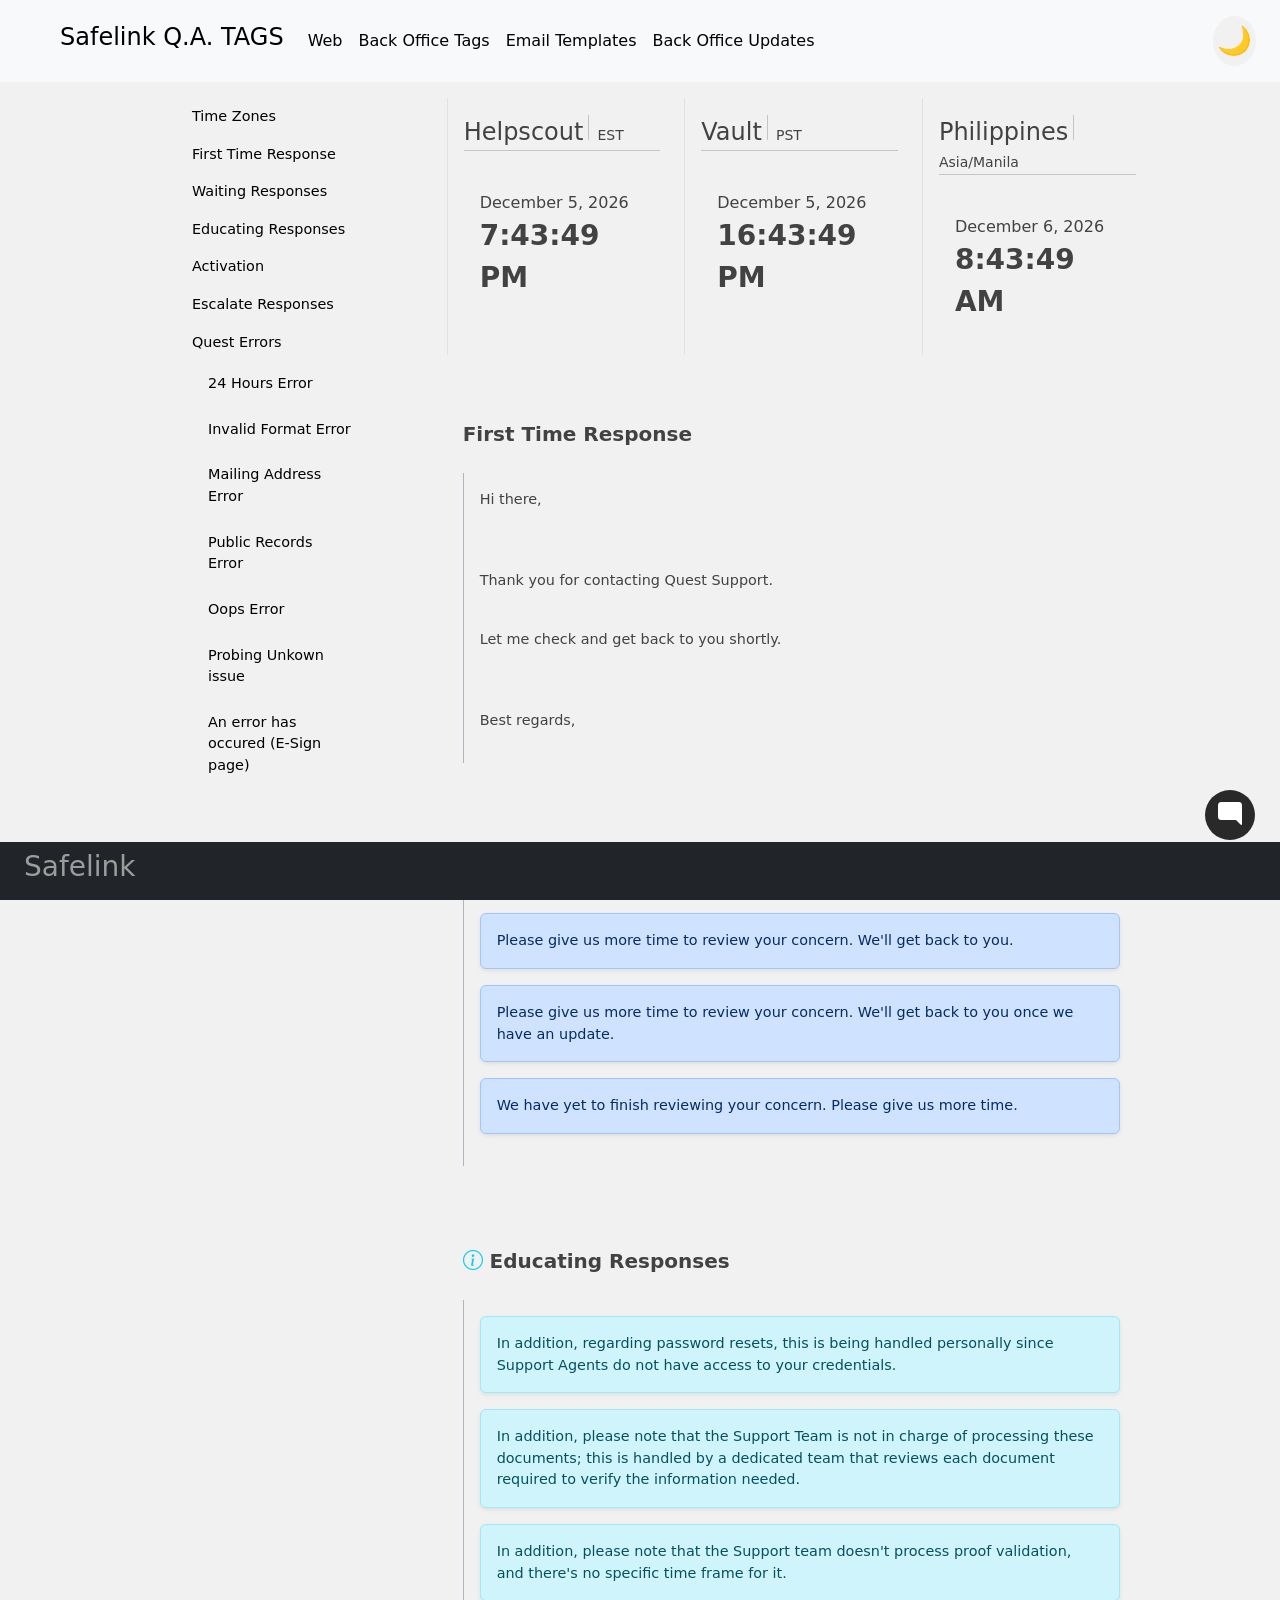
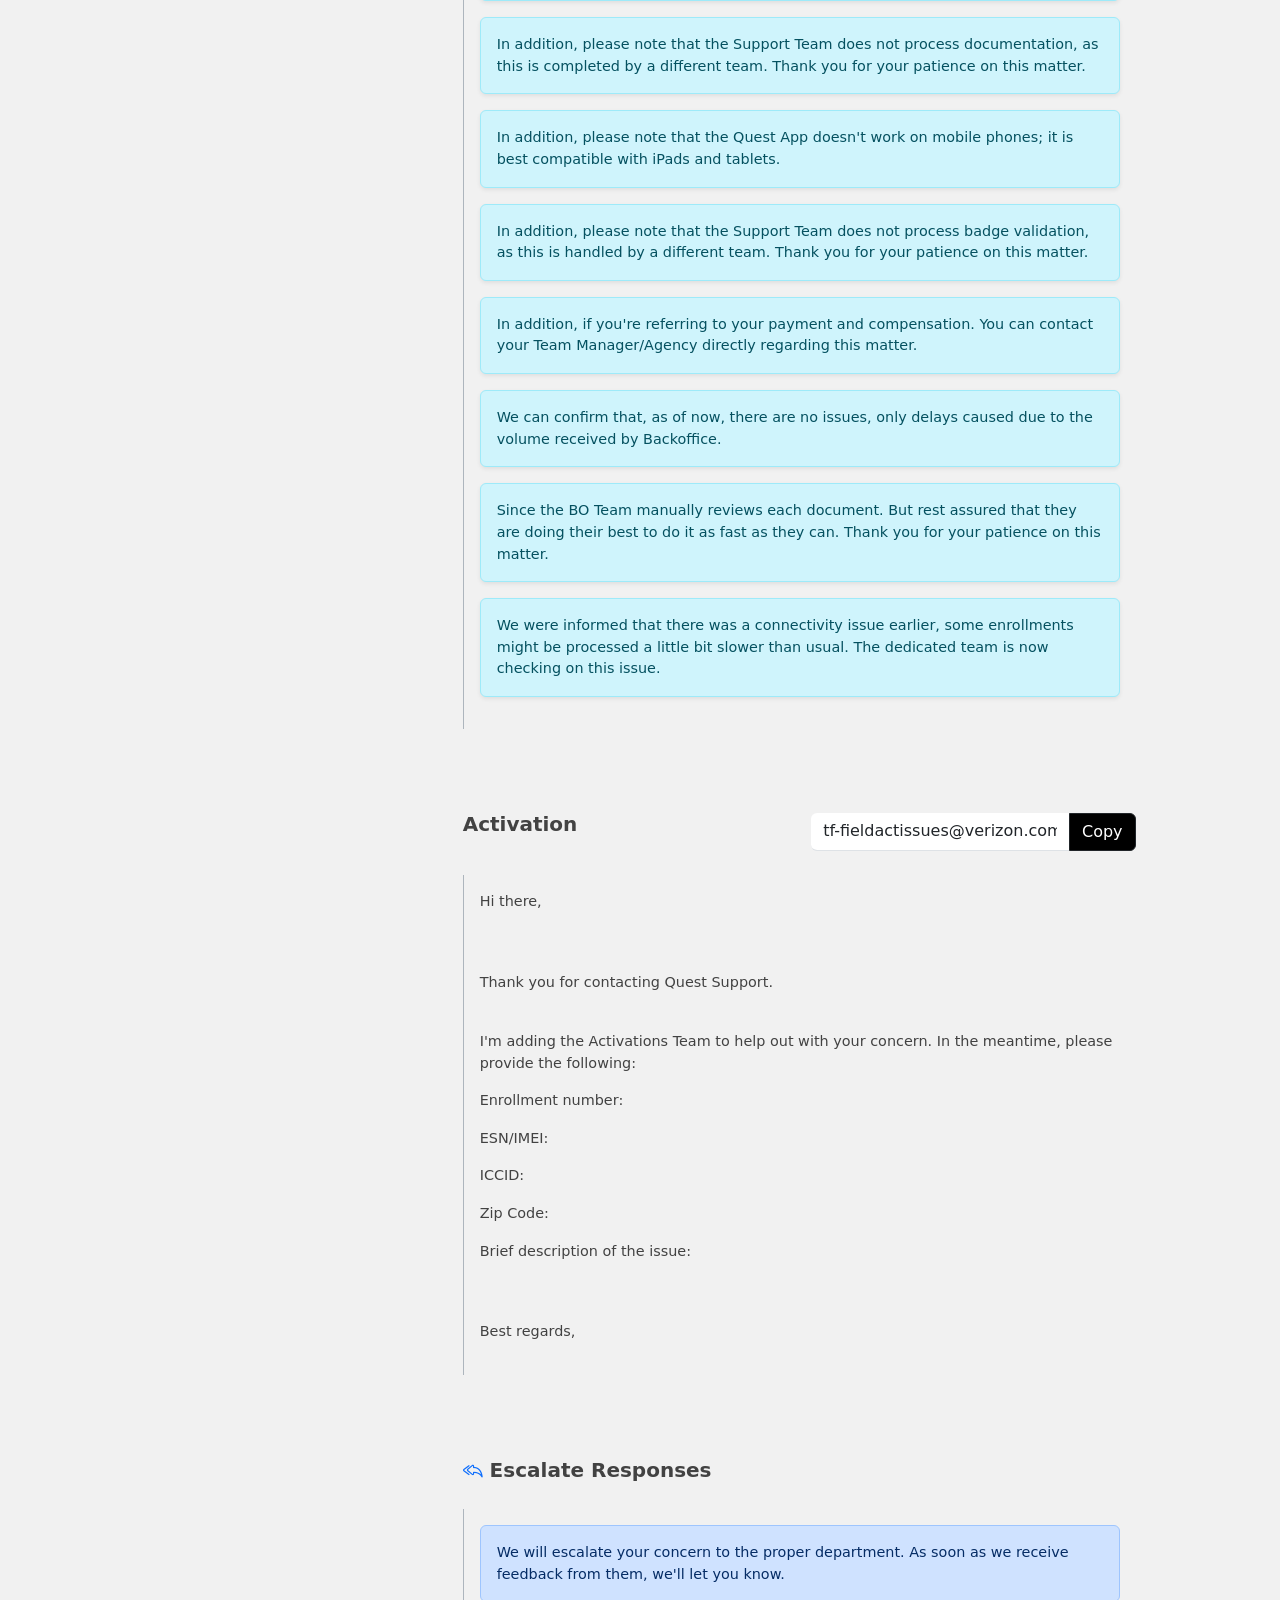
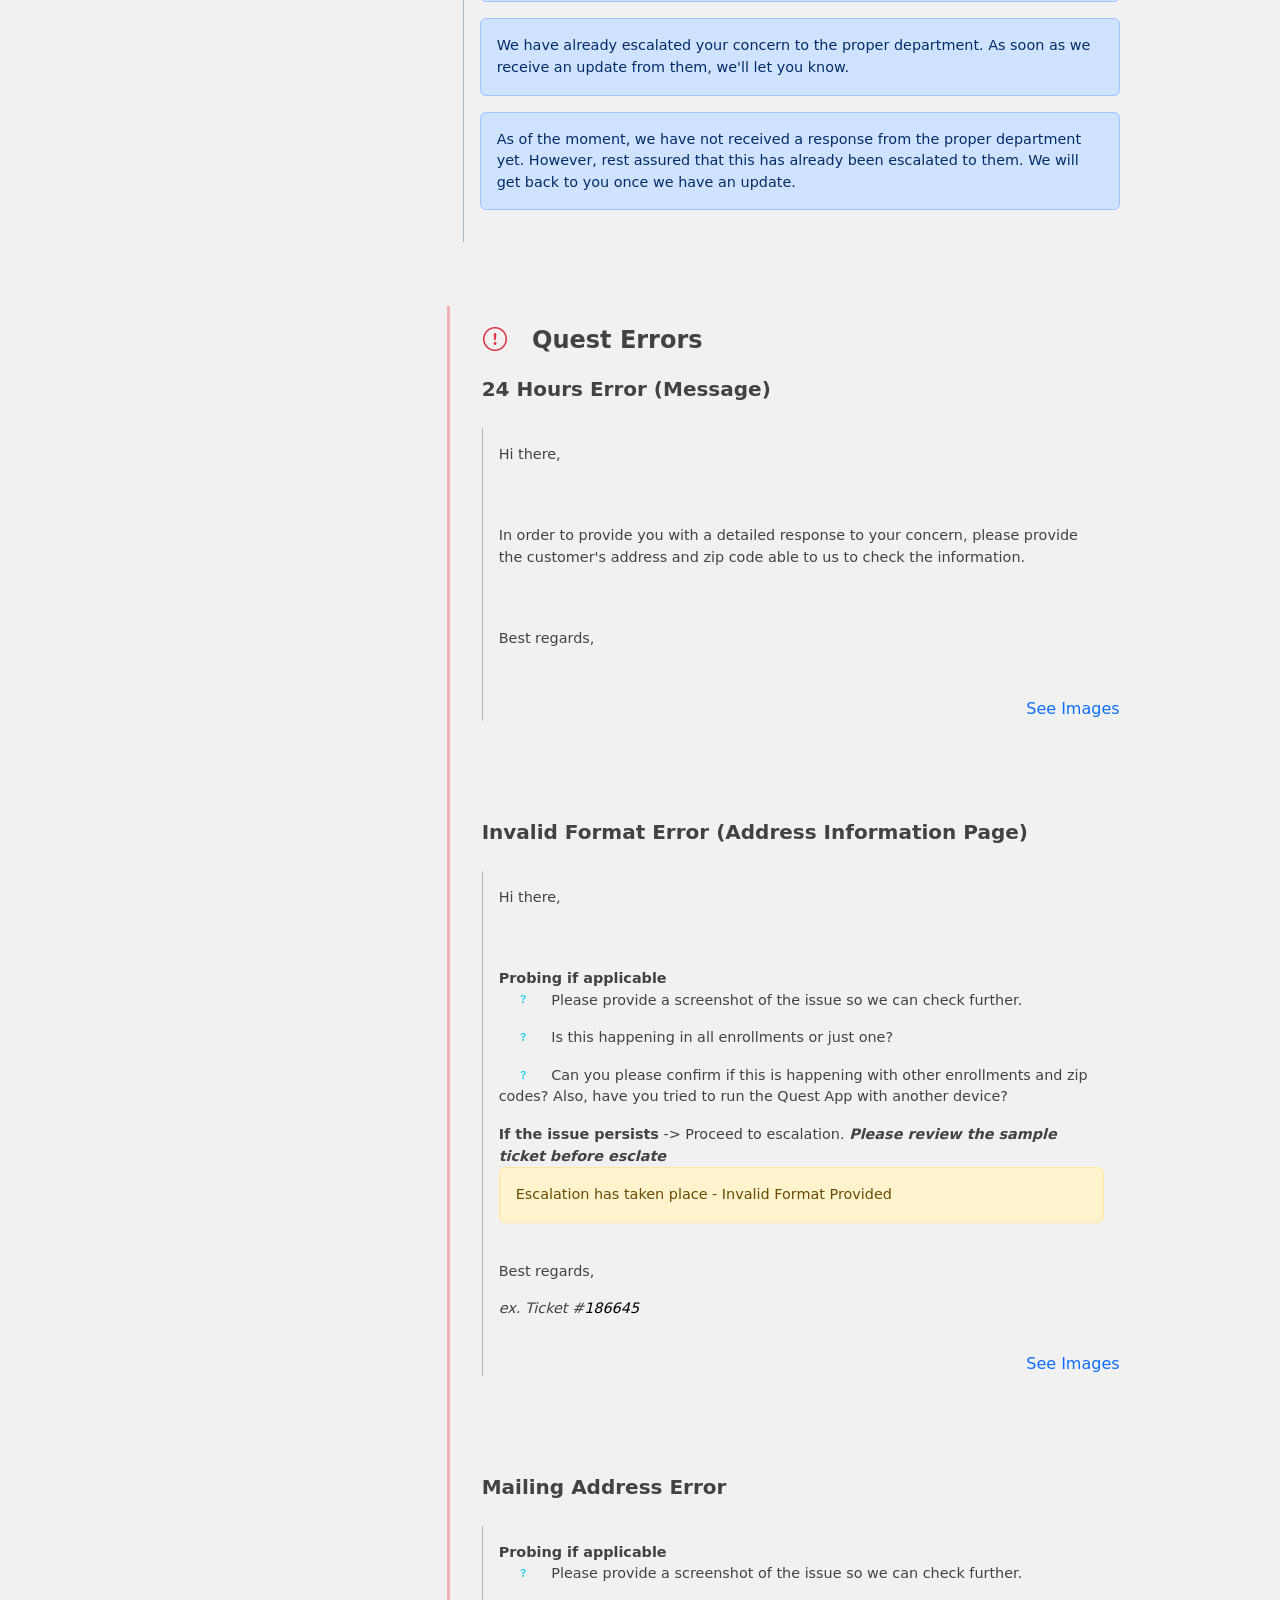
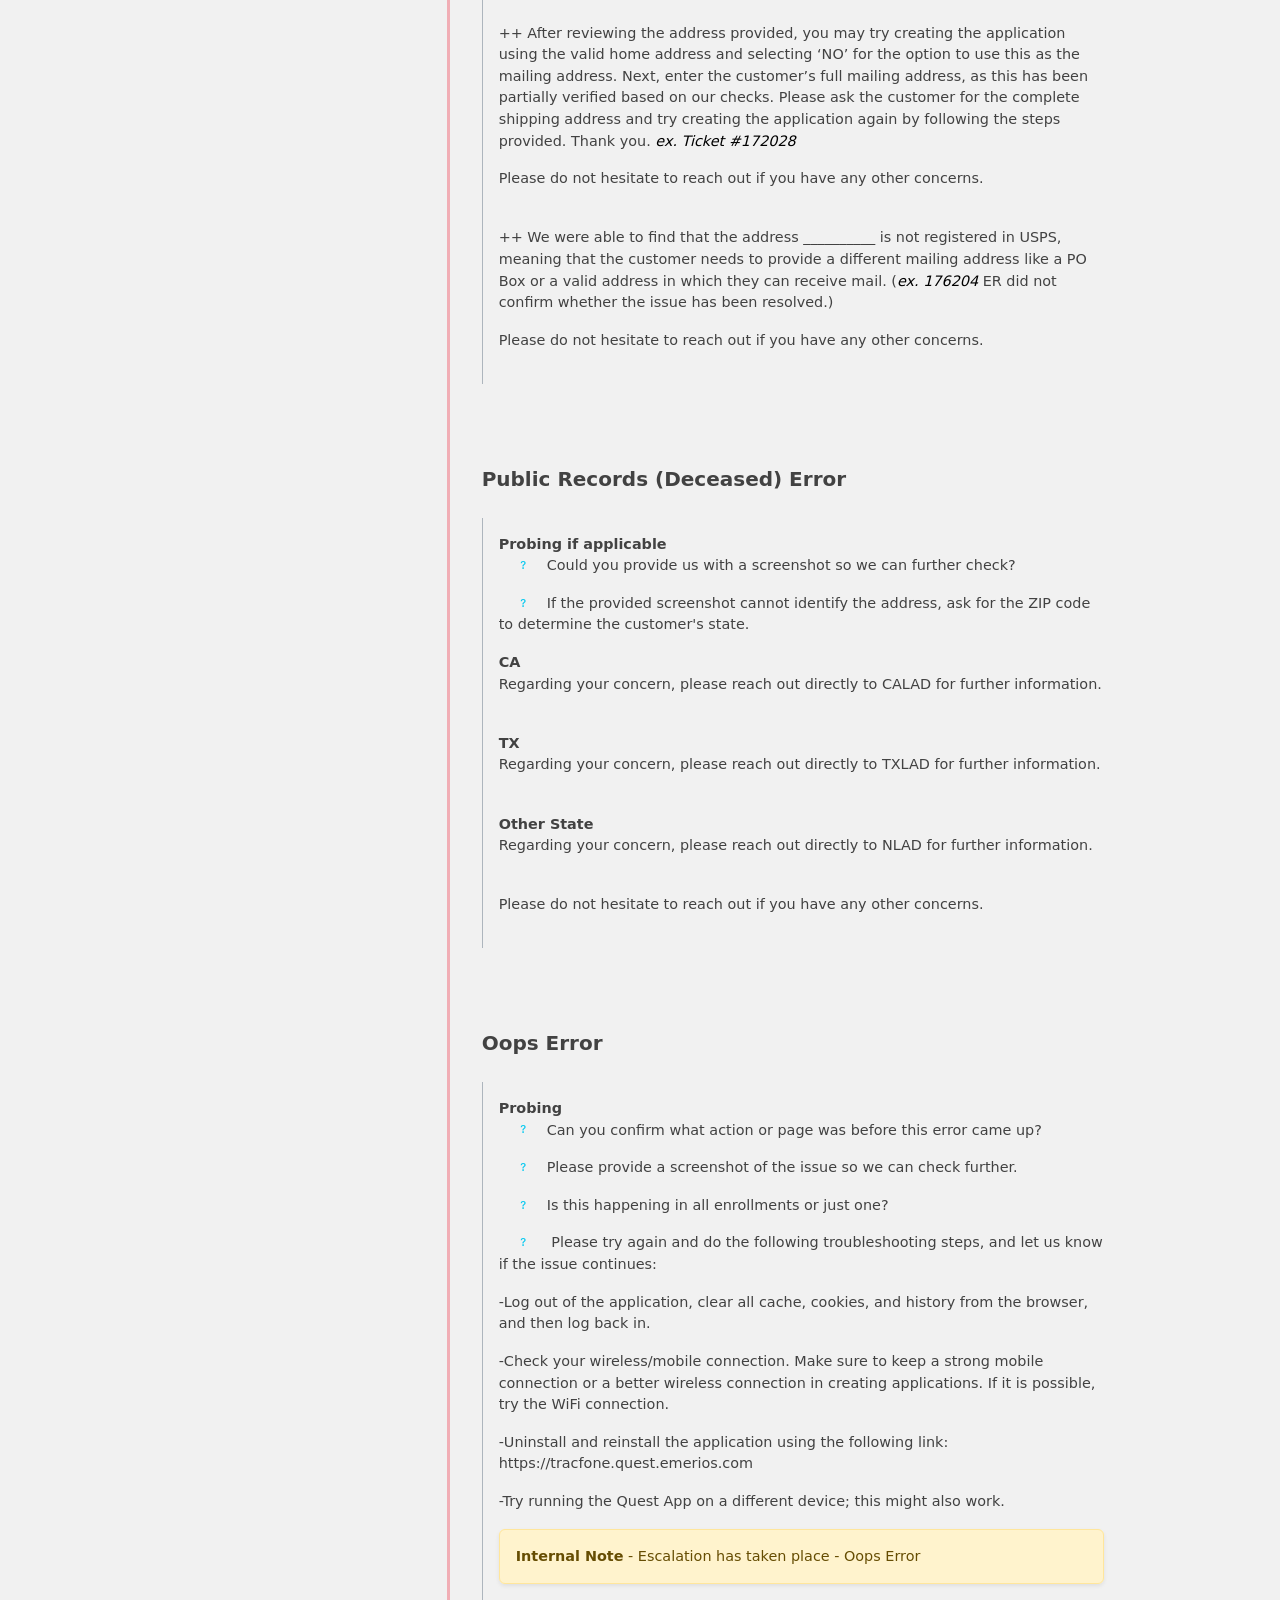
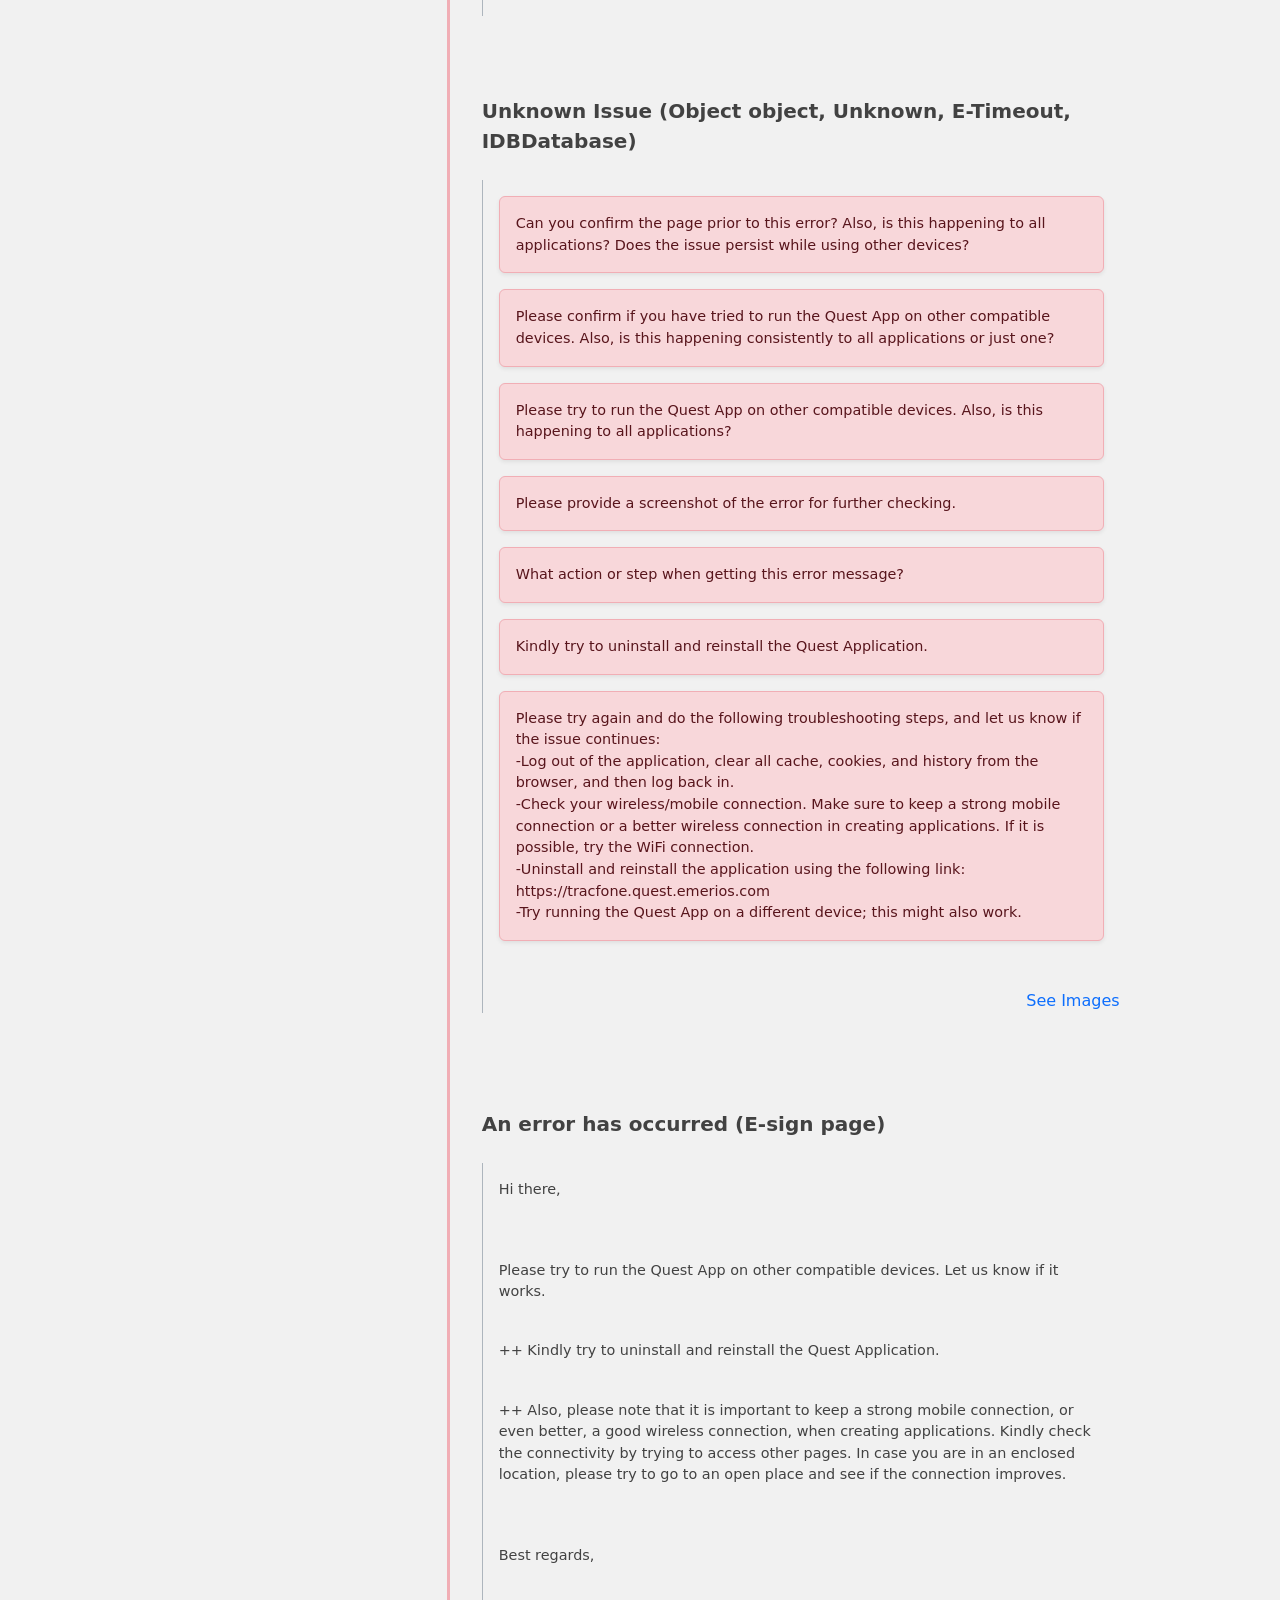
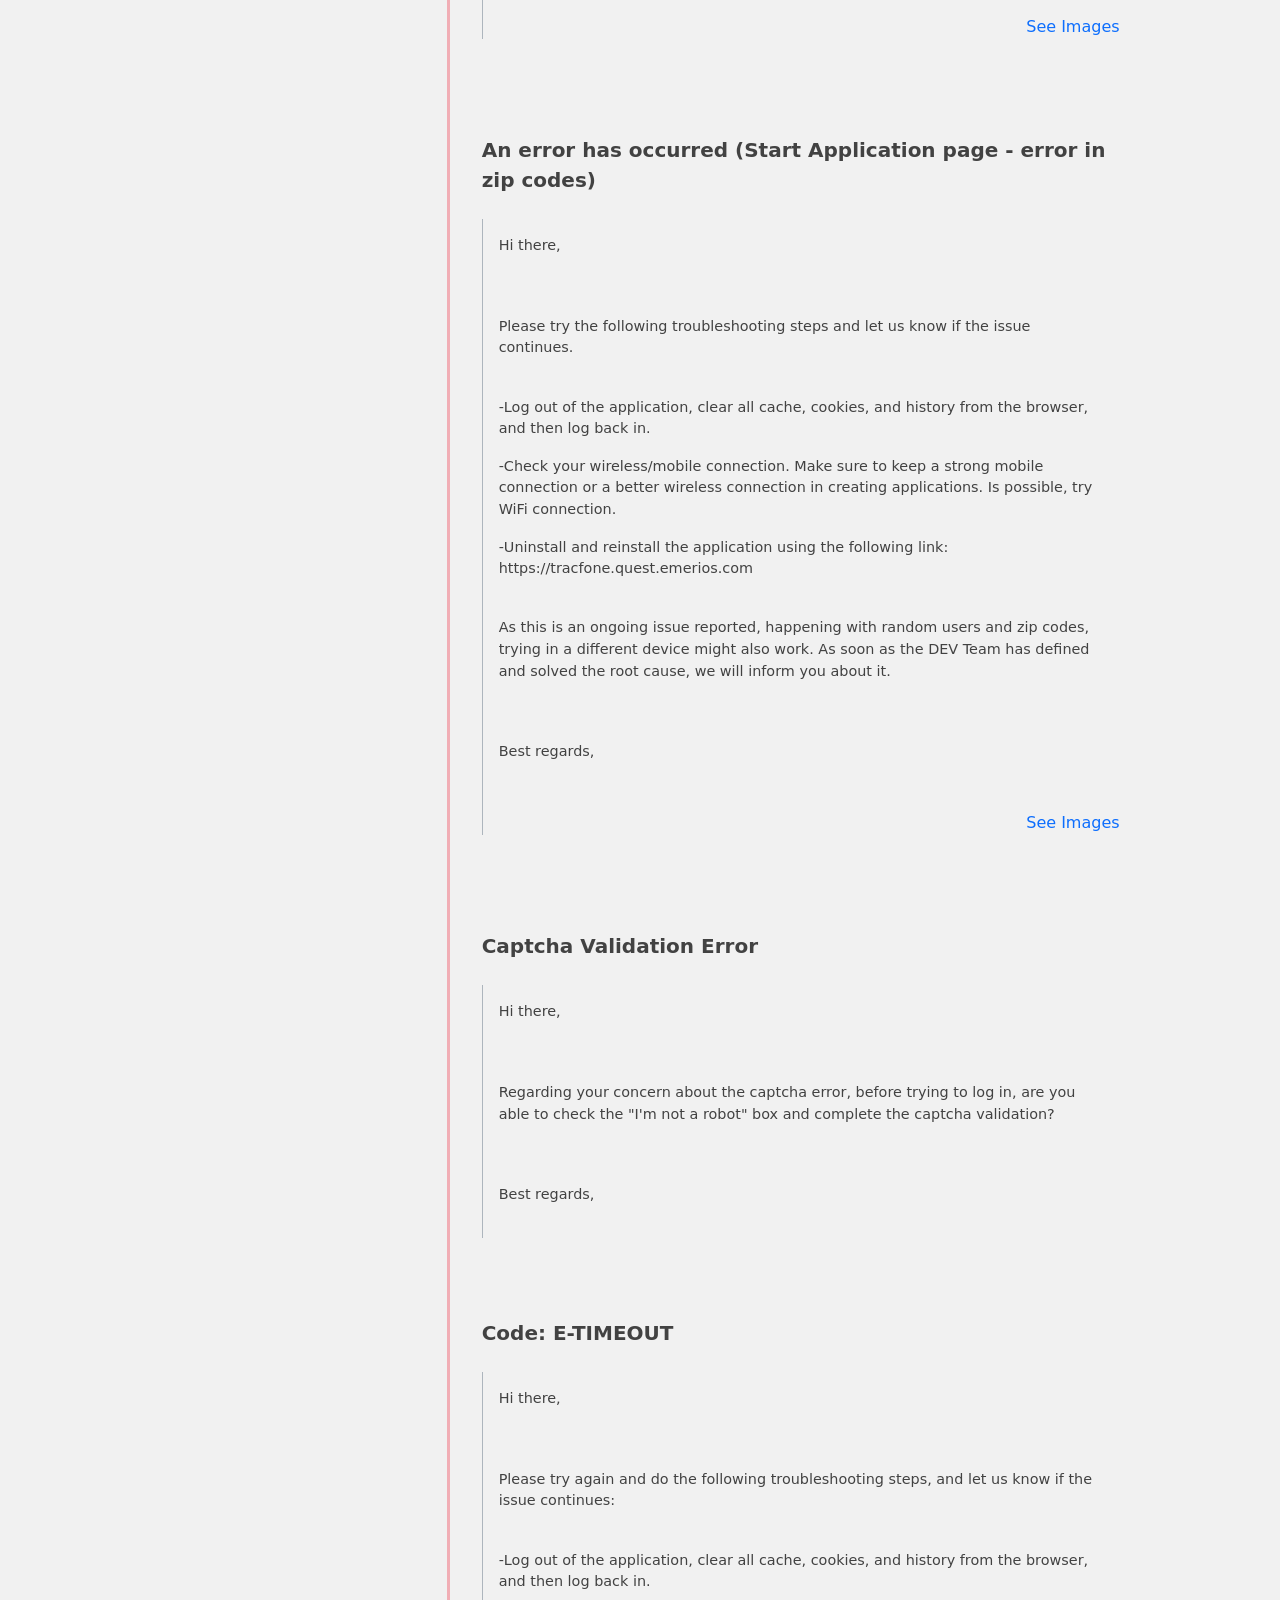
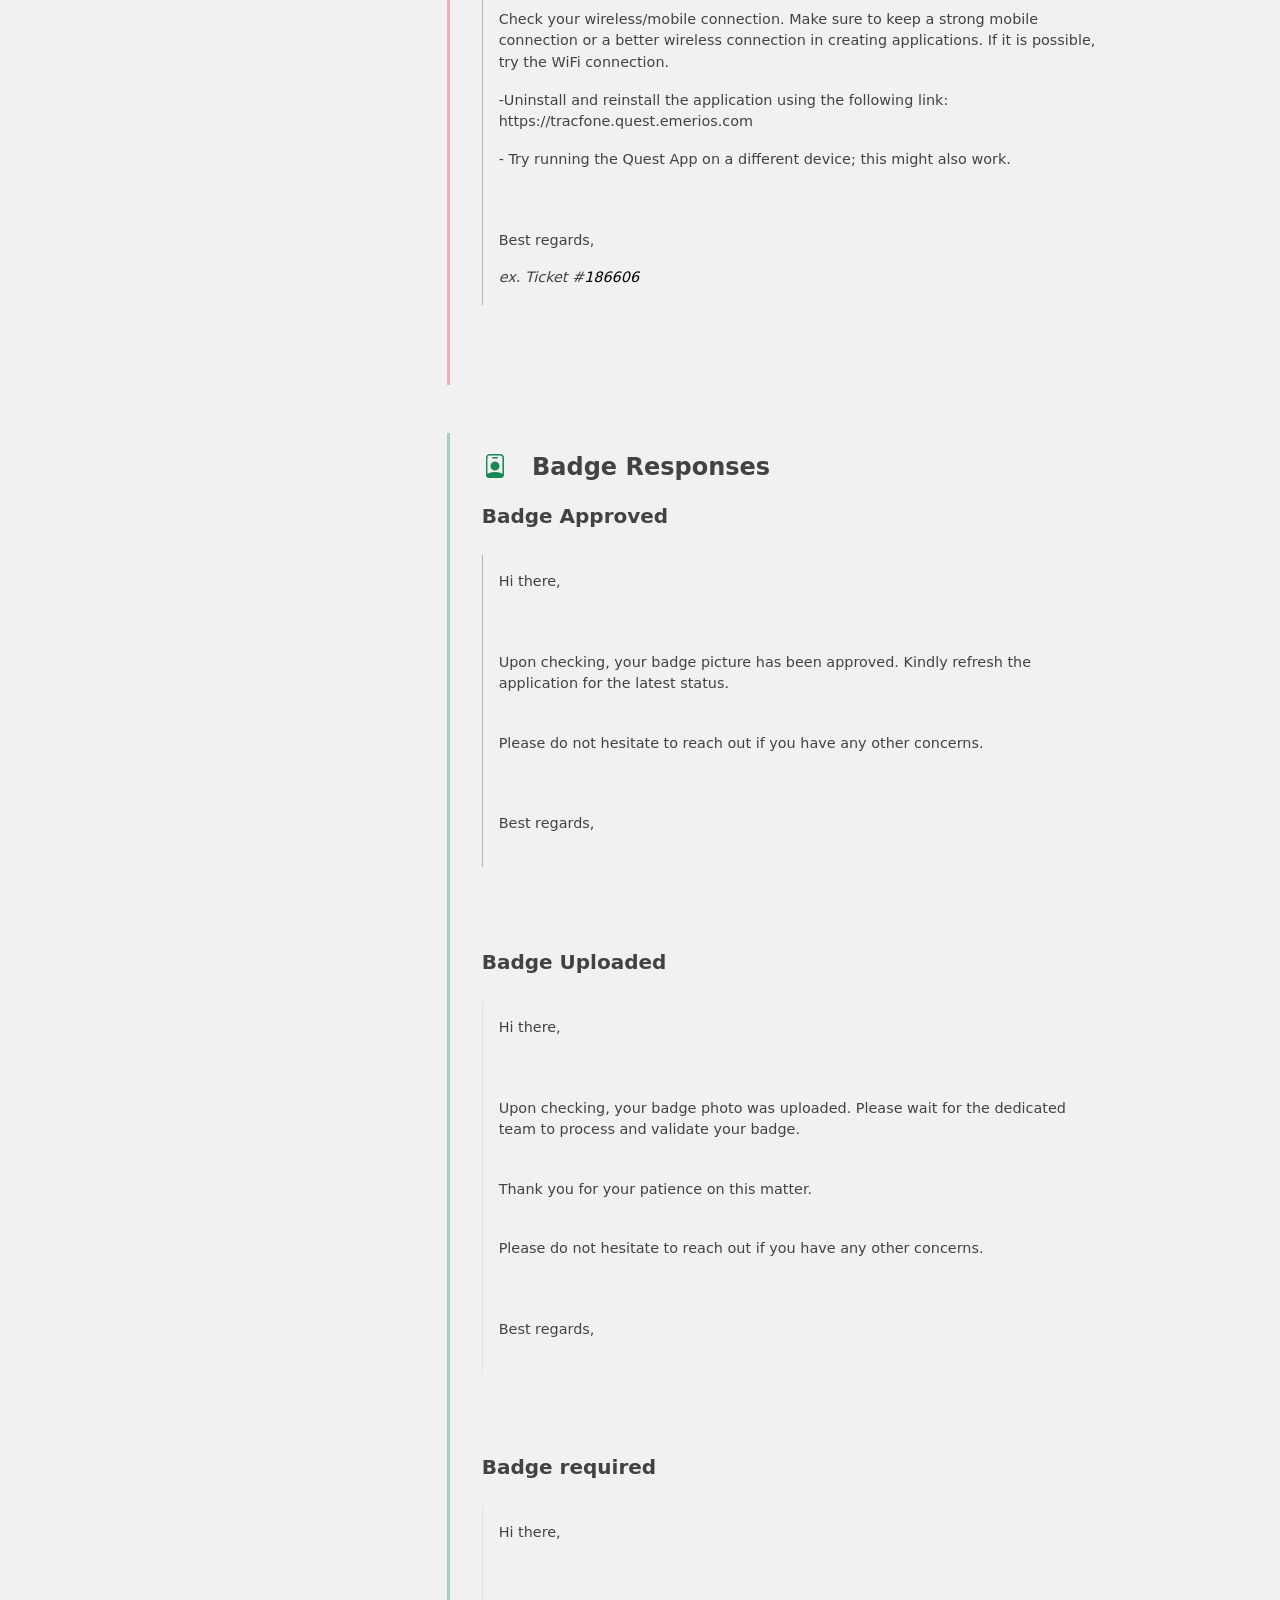
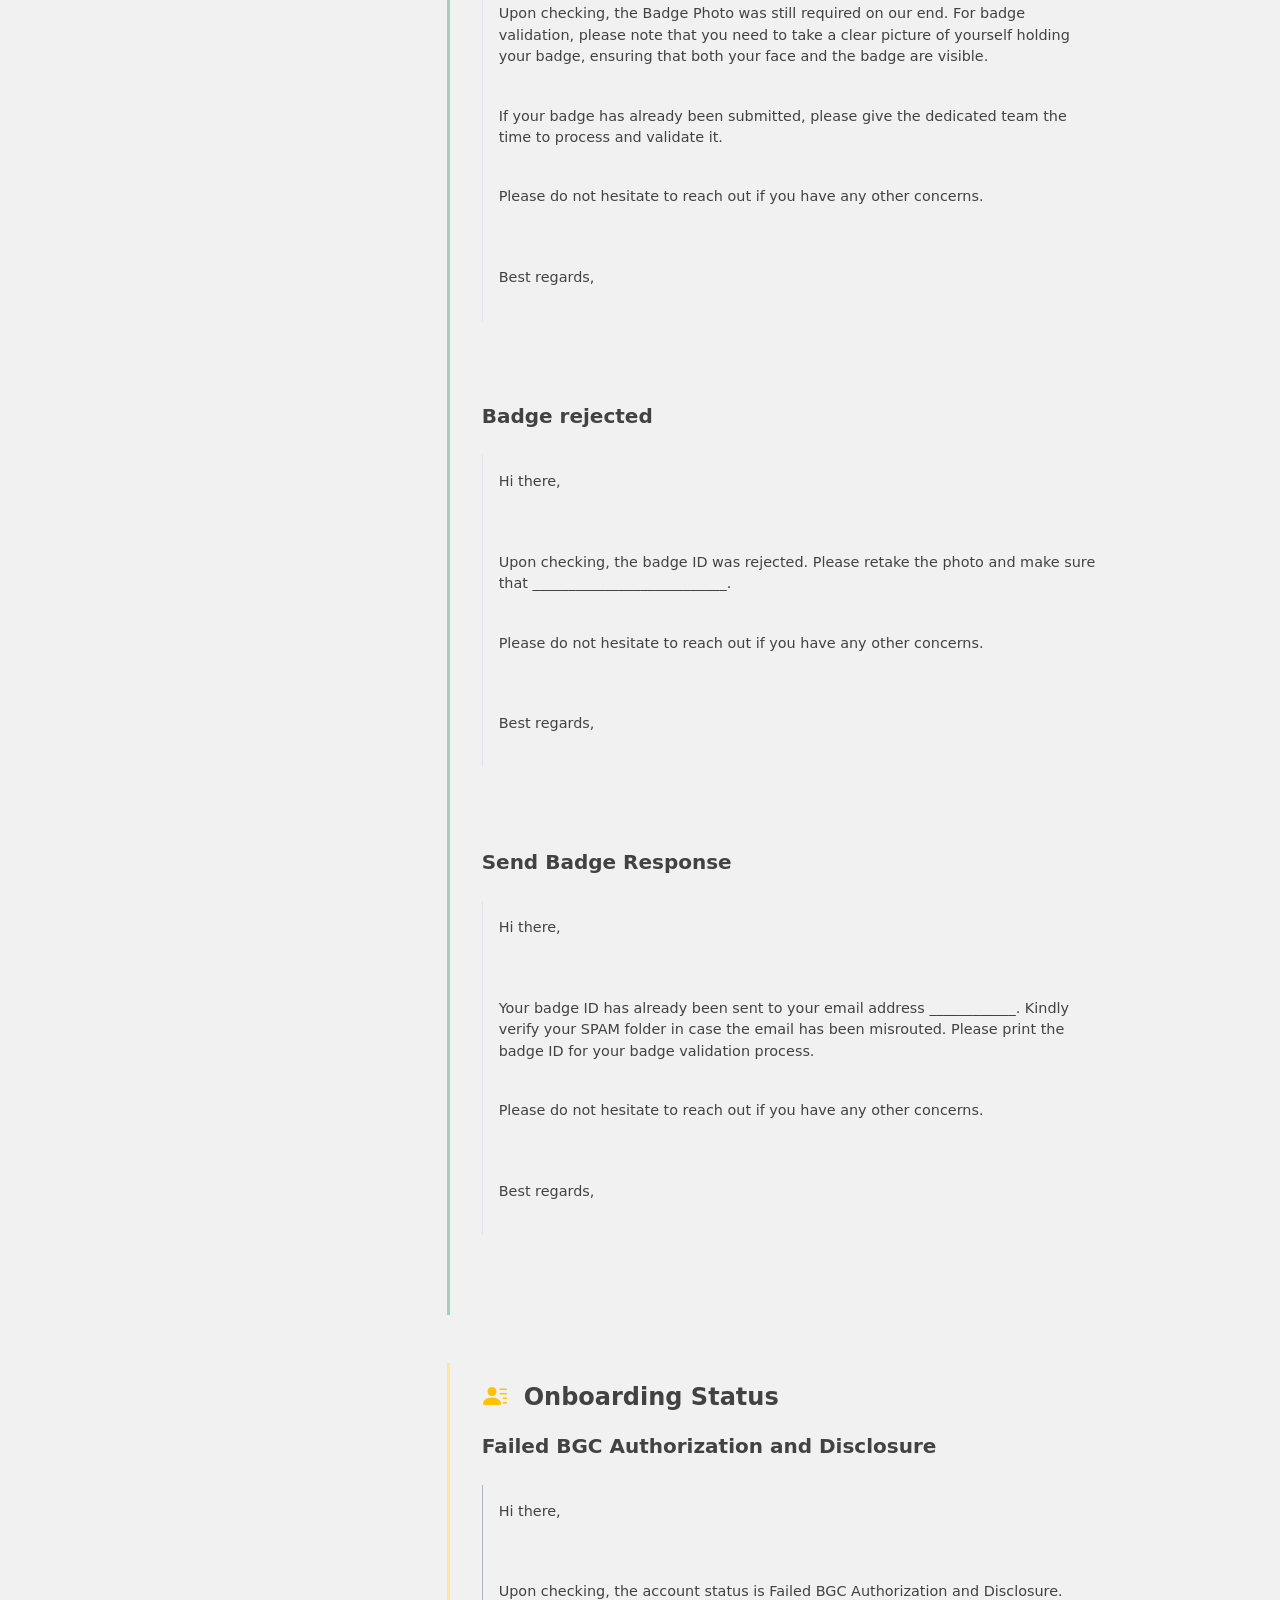
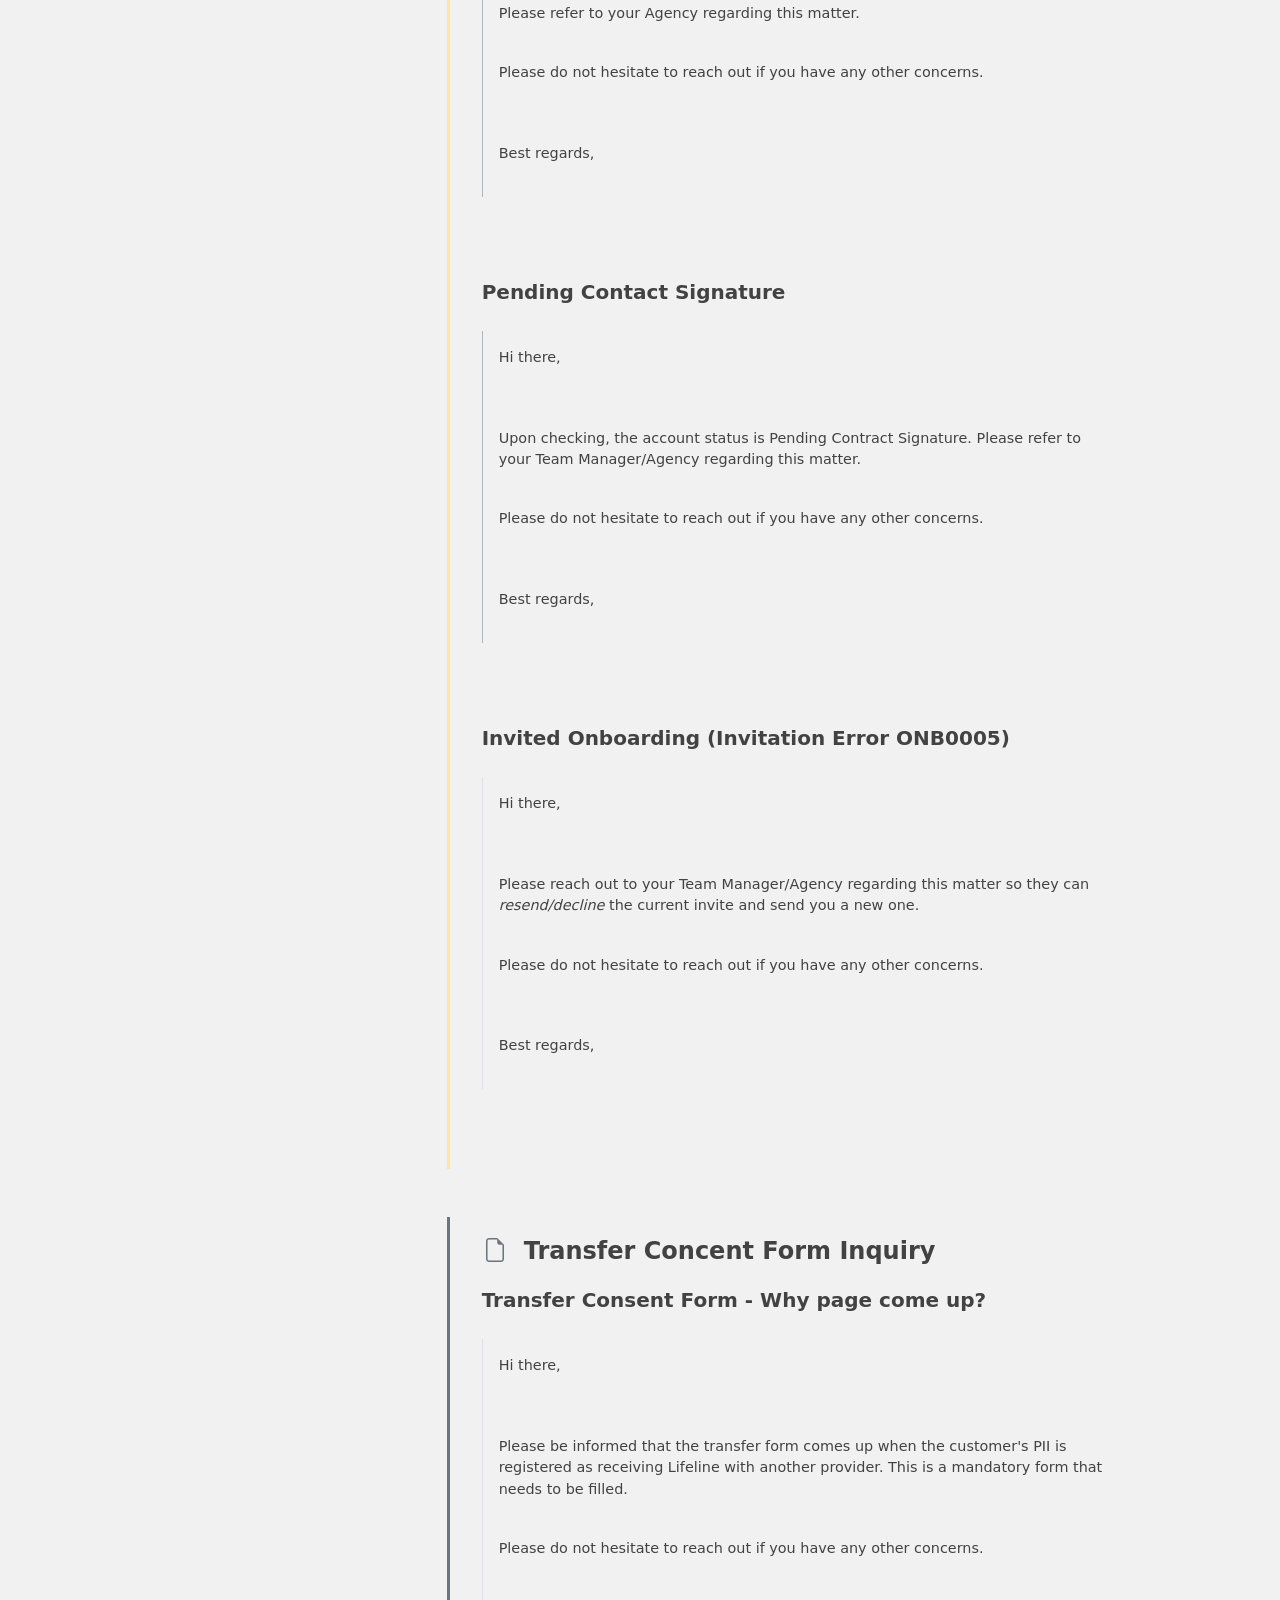
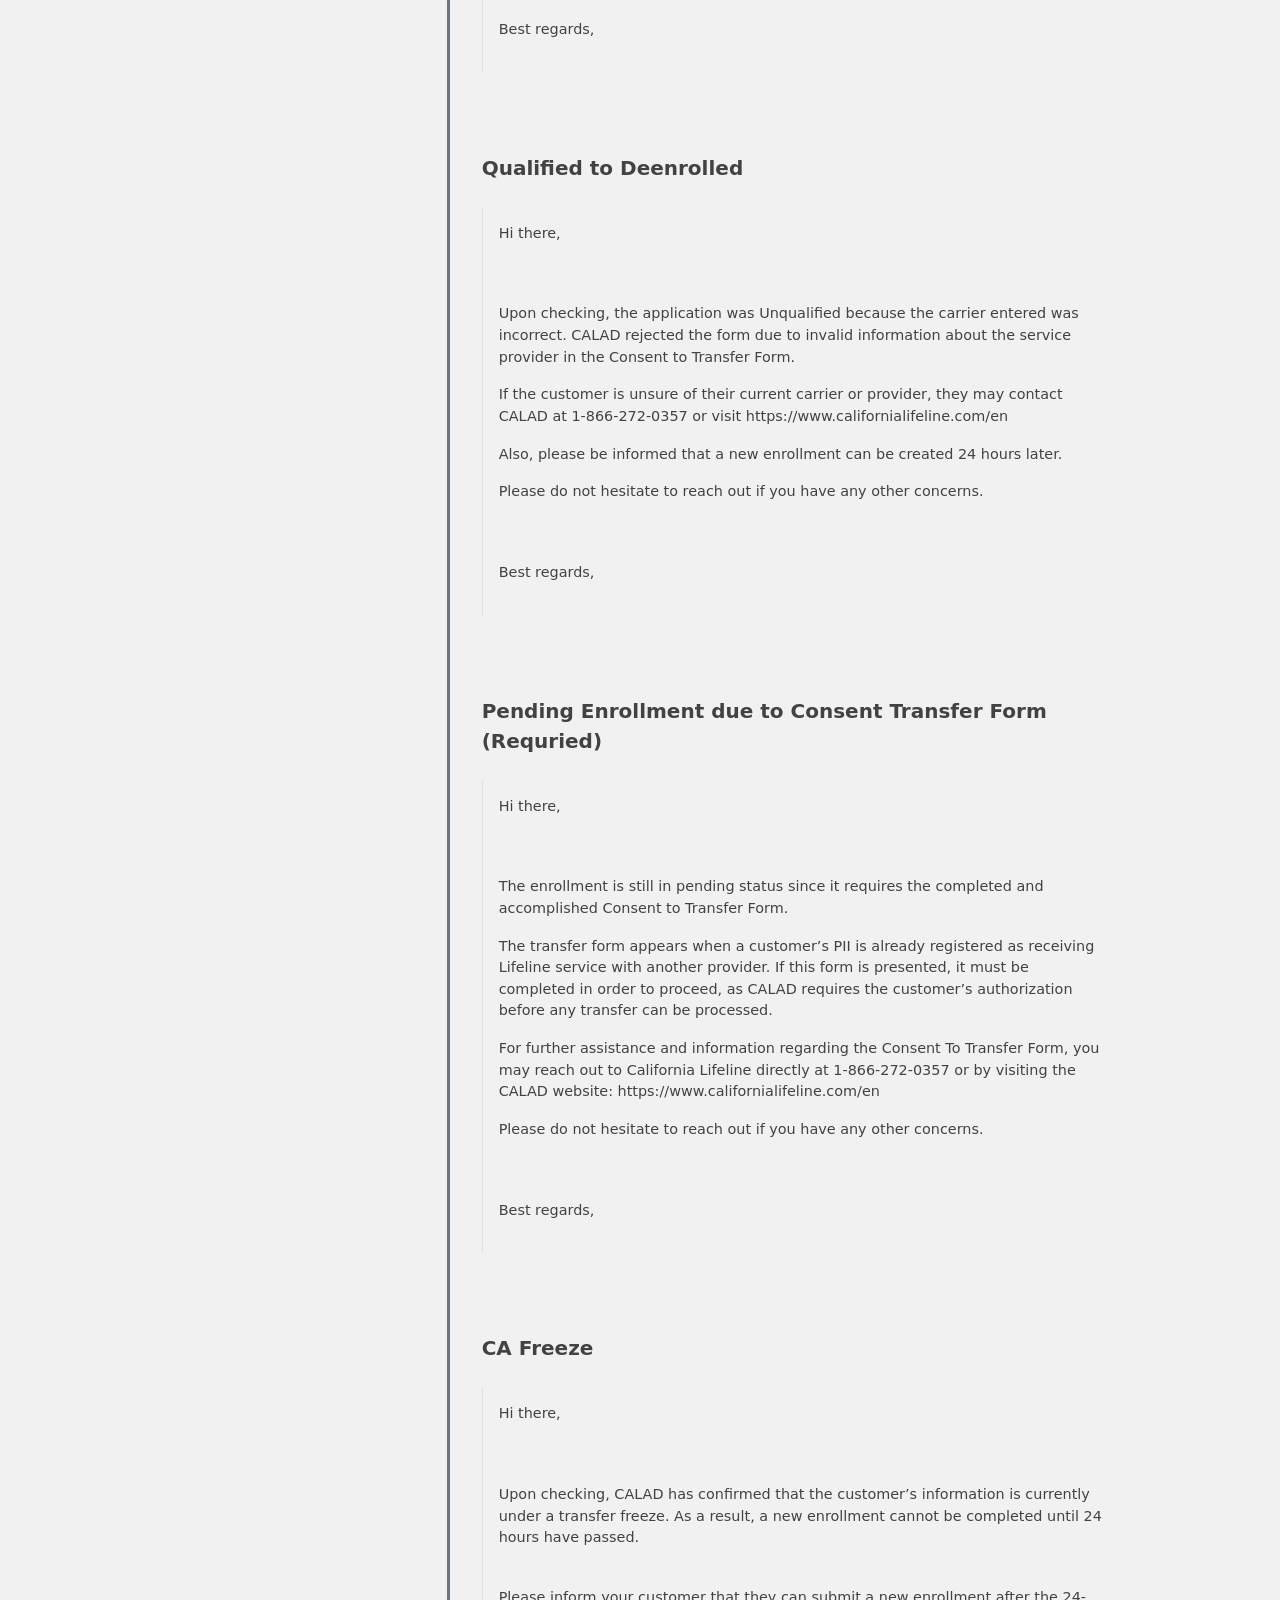
==== VMBC-notes-main/CheatCODE/BO_Notes/Email_Support.html @ 0bf1b44b "Update Email_Support.html" ====
<!doctype html>
<html lang="en">
  <head>
    <!-- Required meta tags -->
    <meta charset="utf-8">
    <meta http-equiv="X-UA-Compatible" content="IE=edge">
    <meta name="viewport" content="width=device-width, initial-scale=1">
    <!-- Bootstrap CSS -->
    <link rel="icon" type="image/png" href="img/safelink.jpg"/>
    <!-- Google fonts-->
     <link rel="stylesheet" href="https://cdn.jsdelivr.net/npm/bootstrap-icons@1.11.3/font/bootstrap-icons.min.css">
     <link href="https://cdn.jsdelivr.net/npm/bootstrap@5.3.3/dist/css/bootstrap.min.css" rel="stylesheet" integrity="sha384-QWTKZyjpPEjISv5WaRU9OFeRpok6YctnYmDr5pNlyT2bRjXh0JMhjY6hW+ALEwIH" crossorigin="anonymous">
     <link rel="stylesheet" href="https://stackpath.bootstrapcdn.com/font-awesome/4.7.0/css/font-awesome.min.css">
     <link rel="stylesheet" href="styles.css">
     <title>Safelink Q.A. Notes</title>
  </head>
  <body>
    <nav class="navbar navbar-expand-lg navbar-light bg-body-tertiary sticky-top">
      <div class="container-fluid">
        <a class="navbar-brand ms-5" href="javascript:window.location.reload(true)">
          <h4>Safelink Q.A. TAGS</h4>
        </a>
        <button class="navbar-toggler" type="button" data-bs-toggle="collapse" data-bs-target="#navbarSupportedContent" aria-controls="navbarSupportedContent" aria-expanded="false" aria-label="Toggle navigation">
          <span class="navbar-toggler-icon"></span>
        </button>
        <div class="collapse navbar-collapse" id="navbarSupportedContent">
          <ul class="navbar-nav my-2 my-lg-0 navbar-nav-scroll">
            <li class="nav-item">
              <a class="nav-link" aria-current="page" data-bs-toggle="offcanvas" href="#offcanvasExample">Web</a>
            </li>
            <li class="nav-item">
              <a class="nav-link " href="BO_Tags.html">Back Office Tags</a>
            </li>
            <li class="nav-item">
              <a class="nav-link active" href="Email_Support.html">Email Templates</a>
            </li>
             <li class="nav-item">
              <a class="nav-link" href="BO_Updates.html">Back Office Updates</a>
            </li>
          </ul>
        </div>
      </div>
      <div class="d-flex m-2 me-4">
        <button id="theme-toggle" class="theme-toggle fs-3" aria-label="Toggle theme">🌙</button>
      </div>
    </nav>
    <div class="offcanvas offcanvas-start" tabindex="-1" id="offcanvasExample" aria-labelledby="offcanvasExampleLabel">
      <div class="offcanvas-header">
        <h5 class="offcanvas-title" id="offcanvasExampleLabel">Web Applications</h5>
        <button type="button" class="btn-close text-reset" data-bs-dismiss="offcanvas" aria-label="Close"></button>
      </div>
      <div class="list-group">
        <form action="https://www.dayforcehcm.com/mydayforce/login.aspx" method="get" target="_blank">
          <button type="submit" class="list-group-item list-group-item-action"><img src="img/DFLogo.svg" alt="" width="30" height="24"> Ceridian Day Force</button>
        </form>
        <form action="https://app.clockify.me/en/login" method="get" target="_blank">
          <button type="submit" class="list-group-item list-group-item-action"><img src="img/clockify.svg" alt="" width="30" height="24"> Clockify</button>
        </form>
        <form action="https://outlook.live.com/owa/" method="get" target="_blank">
          <button type="submit" class="list-group-item list-group-item-action"><img src="img/outlook-icon.jpg" alt="" width="30" height="24"> Outlook</button>
        </form>
        <form action="https://safelinksupport.vmbc.com/hc/en-us" method="get" target="_blank">
          <button type="submit" class="list-group-item list-group-item-action"><img src="img/safelink.jpg" alt="" width="30" height="24"> Safelink Support IKB</button>
        </form>
        <form action="https://vault.vmbc.com/#/login" method="get" target="_blank">
          <button type="submit" class="list-group-item list-group-item-action"><img src="img/imgvault.png" alt="" width="30" height="24"> Vault</button>
        </form>
      </div>
    </div>
    <div class="container-fluid mt-3">
      <div class="row">
        <div class="col-4 d-none d-md-block">
          <nav id="templates" class="h-100 position-fixed rounded">
            <nav class="nav nav-pills flex-column">
              <a class="nav-link" href="#TZ-15">Time Zones</a>
              <a class="nav-link" href="#FTR-1">First Time Response</a>
              <a class="nav-link" href="#WR-2">Waiting Responses</a>
              <a class="nav-link" href="#ER-17">Educating Responses</a>
              <a class="nav-link" href="#FTR-1-1">Activation</a>
              <a class="nav-link" href="#ER-3">Escalate Responses</a>
              <a class="nav-link" href="#PQ-4">Quest Errors</a>
              <nav class="nav nav-pills flex-column">
                <a class="nav-link ms-3 my-1" href="#PQ-4-1">24 Hours Error</a>
                <a class="nav-link ms-3 my-1" href="#PQ-4-2">Invalid Format Error</a>
                <a class="nav-link ms-3 my-1" href="#PQ-4-7">Mailing Address Error</a>
                <a class="nav-link ms-3 my-1" href="#PQ-4-8">Public Records Error</a>
                <a class="nav-link ms-3 my-1" href="#oops-4-8">Oops Error</a>
                <a class="nav-link ms-3 my-1" href="#PQ-4-3">Probing Unkown issue</a>
                <a class="nav-link ms-3 my-1" href="#PQ-4-4">An error has occured (E-Sign page)</a>
                <a class="nav-link ms-3 my-1" href="#PQ-4-9">An error has occured (Start Application page)</a>
                <a class="nav-link ms-3 my-1" href="#PQ-4-5">Captcha Validation Error</a>
                <a class="nav-link ms-3 my-1" href="#PQ-4-6">Code: E-TIMEOUT</a>
              </nav>
              <!--/ nav PQ-->
              <a class="nav-link" href="#BI-5">Badge</a>
              <nav class="nav nav-pills flex-column">
                <a class="nav-link ms-3 my-1" href="#BI-5-5">Badge Approved</a>
                <a class="nav-link ms-3 my-1" href="#BI-5-1">Badge Uploaded</a>
                <a class="nav-link ms-3 my-1" href="#BI-5-2">Badge Required</a>
                <a class="nav-link ms-3 my-1" href="#BI-5-3">Badge Rejected</a>
                <a class="nav-link ms-3 my-1" href="#BI-5-4">Send Badge Response</a>
              </nav>
              <a class="nav-link" href="#OS-1">Onboarding Status</a>
              <nav class="nav nav-pills flex-column">
                <a class="nav-link ms-3 my-1" href="#OS-1-1">Failed BGC</a>
                <a class="nav-link ms-3 my-1" href="#OS-1-2">Pending Contract Signature</a>
                <a class="nav-link ms-3 my-1" href="#OS-1-3">Invitation OB0005</a>
              </nav>
              <!--/ nav OS-->
              <a class="nav-link" href="#CI-6">Transfer Concent (CA)</a>
              <nav class="nav nav-pills flex-column">
                <a class="nav-link ms-3 my-1" href="#CI-6-1">Tranfer Form page - Comes up?</a>
                <a class="nav-link ms-3 my-1" href="#CI-6-2">Unqualified</a>
                <a class="nav-link ms-3 my-1" href="#CI-6-4">Consent Form - Required</a>
                <a class="nav-link ms-3 my-1" href="#CI-6-3">CA Freeze</a>
              </nav>
              <!--/ nav CI-->
              <a class="nav-link" href="#es-1">Escalate - (External)</a>
              <nav class="nav nav-pills flex-column">
                 <a class="nav-link ms-3 my-1" href="#es-1-1">Inactive Vault Profile Administrator</a>
                 <a class="nav-link ms-3 my-1" href="#es-1-2">Select a Brand</a>
                 <a class="nav-link ms-3 my-1" href="#es-1-3">Vault Profile Edition (Error)</a>
                 <a class="nav-link ms-3 my-1" href="#es-1-4">Activation Button Issue</a>
              </nav>
              <!--/ Escalation -->
              <a class="nav-link" href="#TI-0">Token Invalid</a>
              <a class="nav-link" href="#NPCL-1">NPCL Status</a>
              <a class="nav-link" href="#SC-7">Spanish Closing<a>
              <a class="nav-link" href="#PEW-9">Profile Edition(With active profile in a different Agency Issue)</a>
              <a class="nav-link" href="#LZC-7">Locked Zip Code<a>
              <a class="nav-link" href="#RP-9">Retraining Program</a>
              <a class="nav-link" href="#NLAD">NLAD Pending<a>
              <a class="nav-link" href="#CANLAD">CALAD/NLAD Pending<a>
              <a class="nav-link" href="#AP-9">Application Manager(Enrollment Finder)</a>
              <a class="nav-link" href="#GEO-10">Geolocation/Camera Permission</a>
              <a class="nav-link" href="#PE-11">Profile Edition</a>
              <a class="nav-link" href="#ENR">Enrolled</a>
              <a class="nav-link" href="#VL-13">Valid Location</a>
              <a class="nav-link" href="#File-14">File directory not found</a>
              <a class="nav-link" href="#RQ-15">Reinstall Quest</a>
              <a class="nav-link" href="#EN-16">Enrollment Related Ideas</a>
            </nav>
            <!--/ nav nav-pills-->
          </nav>
          <!--/templates-->
        </div>
        <!--/ col-4 -->
        <div class="col">
          <div data-bs-spy="scroll" data-bs-target="#templates" data-bs-smooth-scroll="true" class="scrollspy-example-2 ms-2 st" tabindex="0">
            <div id="TZ-15" class="container-fluid">
              <div class="row g-4">
                <div class="col tz-card p-3 mb-5 border-start">
                  <span class="fs-4 ">Helpscout</span>
                  <small class="align-baseline"><div class="vr me-2"></div>EST</small>
                  <hr class="m-0" /> 
                  <div class="p-3 mt-4">
                  <span class="fs-6"id="est-date"></span>
                  <br>
                  <span class="fs-3 fw-semibold" id="est-time"></span>
                  </div>
                </div>
                <div class="col tz-card p-3 mb-5 ms-2  border-start">
                  <span class="fs-4" >Vault</span>
                  <small class="align-baseline"><div class="vr me-2"></div>PST</small>
                  <hr class="m-0" /> 
                  <div class="p-3 mt-4">
                    <span class="fs-6"id="pst-date"></span>
                    <br>
                    <span class="fs-3 fw-semibold" id="pst-time"></span>
                  </div>
                </div>
                <div class="col tz-card p-3 mb-5 ms-2  border-start">
                  <span class="fs-4">Philippines</span>
                  <small class="align-baseline"><div class="vr me-2"></div>Asia/Manila</small>
                  <hr class="m-0" /> 
                  <div class="p-3 mt-4">
                  <span class="fs-6"id="asia_date"></span>
                  <br>
                  <span class="fs-3 fw-semibold" id="ph_time"></span>
                  </div>
                </div>
              </div>
            </div>
            <!--/TZ-15-->
            <div id="FTR-1" class="p-3 mb-5">
              <span class="fs-5 fw-semibold mt-2">First Time Response</span>
              <div class="border-start border-dark-subtle mt-4">
                <div class="form-controla p-3" contenteditable="true">
                  <p>Hi there,</p>
                  <br>
                  <br>
                  <p>Thank you for contacting Quest Support.</p>
                  <br>
                  <p>Let me check and get back to you shortly.</p>
                  <br>
                  <br>
                  <p>Best regards,</p>
                </div>
              </div>
            </div>
            <!--/ FTR-1-->
            <div id="WR-2" class="p-3 mb-5">
              <span class="fs-5 fw-semibold mt-2"><i class="bi bi-hourglass-split text-primary"></i> Waiting Responses</span>
              <div class="border-start border-dark-subtle mt-4">
                <div class="form-controla p-3" contenteditable="true">
                  <p class="alert alert-primary p-3 rounded-2 shadow-sm">Please give us more time to review your concern. We'll get back to you.</p>
                  <p class="alert alert-primary p-3 rounded-2 shadow-sm">Please give us more time to review your concern. We'll get back to you once we have an update.</p>
                  <p class="alert alert-primary p-3 rounded-2 shadow-sm">We have yet to finish reviewing your concern. Please give us more time.</p>
                </div>
              </div>
            </div>
            <!--/ WR-2-->
            <div id="ER-17" class="p-3 mb-5">
              <span class="fs-5 fw-semibold mt-2"><i class="bi bi-info-circle text-info"></i> Educating Responses</span>
              <div class="border-start border-dark-subtle mt-4">
                <div class="form-controla p-3" contenteditable="true">
                  <p class="alert alert-info p-3 rounded-2 shadow-sm">In addition, regarding password resets, this is being handled personally since Support Agents do not have access to your credentials.</p>
                  <p class="alert alert-info p-3 rounded-2 shadow-sm">In addition, please note that the Support Team is not in charge of processing these documents; this is handled by a dedicated team that reviews each document required to verify the information needed.</p>
                  <p class="alert alert-info p-3 rounded-2 shadow-sm">In addition, please note that the Support team doesn't process proof validation, and there's no specific time frame for it.</p>
                  <p class="alert alert-info p-3 rounded-2 shadow-sm">In addition, please note that the Support Team does not process documentation, as this is completed by a different team. Thank you for your patience on this matter.</p>
                  <p class="alert alert-info p-3 rounded-2 shadow-sm">In addition, please note that the Quest App doesn't work on mobile phones; it is best compatible with iPads and tablets.</p>
                  <p class="alert alert-info p-3 rounded-2 shadow-sm">In addition, please note that the Support Team does not process badge validation, as this is handled by a different team. Thank you for your patience on this matter.</p>
                  <p class="alert alert-info p-3 rounded-2 shadow-sm">In addition, if you're referring to your payment and compensation. You can contact your Team Manager/Agency directly regarding this matter.</p>
                  <p class="alert alert-info p-3 rounded-2 shadow-sm">We can confirm that, as of now, there are no issues, only delays caused due to the volume received by Backoffice.</p>
                  <p class="alert alert-info p-3 rounded-2 shadow-sm">Since the BO Team manually reviews each document. But rest assured that they are doing their best to do it as fast as they can. Thank you for your patience on this matter.</p>
                  <p class="alert alert-info p-3 rounded-2 shadow-sm">We were informed that there was a connectivity issue earlier, some enrollments might be processed a little bit slower than usual. The dedicated team is now checking on this issue.</p>
                </div>
              </div>
            </div>
            <!--/ ER-17 -->

            <div id="FTR-1-1" class="p-3 mb-5">
              <div class="row">
                <div class="col">
                  <span class="fs-5 fw-semibold mt-2">Activation</span>
                </div>
                <div class="col input-group mb-3 mt-1 z-0">
                  <input type="text" id="CN" class="form-control border-top-0 border-start-0" placeholder="Recipient's username" aria-label="Recipient's username" value="tf-fieldactissues@verizon.com" aria-describedby="button-addon2" readonly>
                  <button class="btn btn-outline-dark" type="button" onclick="QAcopy();" id="button-addon2">Copy</button>
                </div>
              </div>
               <!--/End of Row-->
               <div class="border-start border-dark-subtle mt-2">
                <div class="form-controla p-3 text" contenteditable="true">
                  <p>Hi there,</p>
                  <br>
                  <br>
                  <p>Thank you for contacting Quest Support.</p>
                  <br>
                  <p>I'm adding the Activations Team to help out with your concern. In the meantime, please provide the following:</p>
                  <p>Enrollment number:</p>
                  <p>ESN/IMEI: </p>
                  <p>ICCID: </p>
                  <p>Zip Code: </p>
                  <p>Brief description of the issue: </p>
                  <br>
                  <br>
                  <p>Best regards,</p>
                </div>
              </div>
            </div>
            <div id="ER-3" class="p-3 mb-5">
              <span class="fs-5 fw-semibold mt-2"><i class="bi bi-reply-all text-primary"></i> Escalate Responses</span>
              <div class="border-start border-dark-subtle mt-4">
                <div class="form-controla p-3" contenteditable="true">
                  <p class="alert alert-primary">We will escalate your concern to the proper department. As soon as we receive feedback from them, we'll let you know.</p>
                  <p class="alert alert-primary">We have already escalated your concern to the proper department. As soon as we receive an update from them, we'll let you know.</p>
                  <p class="alert alert-primary">As of the moment, we have not received a response from the proper department yet. However, rest assured that this has already been escalated to them. We will get back to you once we have an update.</p>
                </div>
              </div>
            </div>
            <div id="PQ-4" class="border-start border-3 border-danger-subtle p-3 mb-5">
              <span class="fs-4 fw-semibold mt-2"><i class="bi bi-exclamation-circle alert text-danger"></i> Quest Errors</span>
            <!--/ PQ-4-->
            <div id="PQ-4-1" class="p-3 mb-5">
              <span class="fs-5 fw-semibold mt-2">24 Hours Error (Message)</span>
              <div class="border-start border-dark-subtle mt-4">
                <div class="form-controla p-3" contenteditable="true">
                  <p>Hi there,</p>
                  <br>
                  <br>
                  <p>In order to provide you with a detailed response to your concern, please provide the customer's address and zip code able to us to check the information.</p>
                  <br>
                  <br>
                  <p>Best regards,</p>
                </div>
                <p><a href="#" class="link-primary link-offset-2 link-underline-opacity-25 link-underline-opacity-100-hover d-flex justify-content-end mt-3" data-bs-toggle="modal" data-bs-target="#24_modal"> See Images</a></p>
              </div>
            </div>
            <!-- Modal -->
            <div class="modal fade" id="24_modal" tabindex="-1" aria-labelledby="24_modallabel" aria-hidden="true">
              <div class="modal-dialog modal-dialog-centered">
                <div class="modal-content">
                  <div class="modal-header">
                    <h1 class="modal-title fs-5" id="24_modallabel">Screenshot Reference</h1>
                    <button type="button" class="btn-close" data-bs-dismiss="modal" aria-label="Close"></button>
                  </div>
                  <div class="modal-body">
                    <img src="Screenshots/24_hour_error.jpg" class="object-fit-fill border rounded ratio ratio-1x1" alt="24 hour error">
                  </div>
                </div>
              </div>
            </div>
            <!--/ PQ-4-1-->
            <div id="PQ-4-2" class="p-3 mb-5">
              <span class="fs-5 fw-semibold mt-2">Invalid Format Error (Address Information Page)</span>
              <div class="border-start border-dark-subtle mt-4">
                <div class="form-controla p-3" contenteditable="true">
                  <p>Hi there,</p>
                  <br>
                  <br>
                  <strong>Probing if applicable</strong>
                  <p><i class="bi bi-question alert text-info"></i> Please provide a screenshot of the issue so we can check further.</p>
                  <p><i class="bi bi-question alert text-info"></i> Is this happening in all enrollments or just one?</p>
                  <p><i class="bi bi-question alert text-info"></i> Can you please confirm if this is happening with other enrollments and zip codes? Also, have you tried to run the Quest App with another device?</p>
                  <strong>If the issue persists</strong><span> -> Proceed to escalation. <strong><em>Please review the sample ticket before esclate</em></strong></span>
                  <br>
                  <p class="alert alert-warning">Escalation has taken place - Invalid Format Provided</p>
                  <br>
                  <p>Best regards,</p>
                  <em>ex. Ticket #<a href="https://secure.helpscout.net/conversation/3196397608/186645" contenteditable="false" target="_blank">186645</a></em>
                </div>
                <p><a href="#" class="link-primary link-offset-2 link-underline-opacity-25 link-underline-opacity-100-hover d-flex justify-content-end mt-3" data-bs-toggle="modal" data-bs-target="#Invalid_F_modal"> See Images</a></p>
              </div>
            </div>
            <!-- Modal -->
            <div class="modal fade" id="Invalid_F_modal" tabindex="-1" aria-labelledby="Invalid_F_modallabel" aria-hidden="true">
              <div class="modal-dialog modal-dialog-centered">
                <div class="modal-content">
                  <div class="modal-header">
                    <h1 class="modal-title fs-5" id="Invalid_F_modallabel">Screenshot Reference</h1>
                    <button type="button" class="btn-close" data-bs-dismiss="modal" aria-label="Close"></button>
                  </div>
                  <div class="modal-body">
                    <img src="Screenshots/Invalid_format.png" class="object-fit-fill border rounded ratio ratio-1x1" alt="INVALID_FORMAT_PROVIDED">
                  </div>
                </div>
              </div>
            </div>
            <!--/ PQ-4-2-->
            <div id="PQ-4-7" class="p-3 mb-5">
              <span class="fs-5 fw-semibold mt-2">Mailing Address Error</span>
              <div class="border-start border-dark-subtle mt-4">
                <div class="form-controla p-3" contenteditable="true">
                 <strong>Probing if applicable</strong>
                  <p><i class="bi bi-question alert text-info"></i> Please provide a screenshot of the issue so we can check further.</p>
                  <br>
                  <p>++ After reviewing the address provided, you may try creating the application using the valid home address and selecting ‘NO’ for the option to use this as the mailing address. Next, enter the customer’s full mailing address, as this has been partially verified based on our checks. Please ask the customer for the complete shipping address and try creating the application again by following the steps provided. Thank you. <a href="https://secure.helpscout.net/conversation/2822042050/172028" contenteditable="false" target="_blank"><i>ex. Ticket #172028</i></a></p>
                  <p>Please do not hesitate to reach out if you have any other concerns.</p>
                  <br>
                  <p>++ We were able to find that the address __________ is not registered in USPS, meaning that the customer needs to provide a different mailing address like a PO Box or a valid address in which they can receive mail. (<a href="https://secure.helpscout.net/conversation/2917994890/176204" contenteditable="false" target="_blank"><i>ex. 176204</i></a> ER did not confirm whether the issue has been resolved.)</p>
                  <p>Please do not hesitate to reach out if you have any other concerns.</p>
                </div>
              </div>
            </div>
            <!-- /PQ-4-7  -->
            <div id="PQ-4-8" class="p-3 mb-5">
              <span class="fs-5 fw-semibold mt-2">Public Records (Deceased) Error</span>
              <div class="border-start border-dark-subtle mt-4">
                <div class="form-controla p-3" contenteditable="true">
                  <strong>Probing if applicable</strong>
                  <p><i class="bi bi-question alert text-info"></i>Could you provide us with a screenshot so we can further check?</p>
                  <p><i class="bi bi-question alert text-info"></i>If the provided screenshot cannot identify the address, ask for the ZIP code to determine the customer's state.</p>
                 <strong>CA</strong>
                  <p>Regarding your concern, please reach out directly to CALAD for further information.</p>
                  <br>
                  <strong>TX</strong>
                  <p>Regarding your concern, please reach out directly to TXLAD for further information.</p>
                  <br>
                  <strong>Other State</strong>
                  <p>Regarding your concern, please reach out directly to NLAD for further information.</p>
                  <br>
                  <p>Please do not hesitate to reach out if you have any other concerns.</p>
                </div>
              </div>
            </div>
            <!-- /PQ-4-8  -->
              <div id="oops-4-8" class="p-3 mb-5">
              <span class="fs-5 fw-semibold mt-2">Oops Error</span>
              <div class="border-start border-dark-subtle mt-4">
                <div class="form-controla p-3" contenteditable="true">
                 <strong>Probing</strong>
                  <p><i class="bi bi-question alert text-info"></i>Can you confirm what action or page was before this error came up?</p>
                  <p><i class="bi bi-question alert text-info"></i>Please provide a screenshot of the issue so we can check further.</p>
                  <p><i class="bi bi-question alert text-info"></i>Is this happening in all enrollments or just one?</p>
                  <p><i class="bi bi-question alert text-info"></i> Please try again and do the following troubleshooting steps, and let us know if the issue continues:</p>
                  <p>-Log out of the application, clear all cache, cookies, and history from the browser, and then log back in.</p>
                  <p>-Check your wireless/mobile connection. Make sure to keep a strong mobile connection or a better wireless connection in creating applications. If it is possible, try the WiFi connection.</p>
                  <p>-Uninstall and reinstall the application using the following link: https://tracfone.quest.emerios.com</p>
                  <p>-Try running the Quest App on a different device; this might also work.</p>
                  <fieldset class="alert alert-warning p-3 rounded-2 shadow-sm">
                    <strong>Internal Note</strong> - Escalation has taken place -  Oops Error
                  </fieldset>
                </div>
              </div>
            </div>
            <!-- /Oops Error  -->
            <div id="PQ-4-3" class="p-3 mb-5">
              <span class="fs-5 fw-semibold mt-2">Unknown Issue (Object object, Unknown, E-Timeout, IDBDatabase)</span>
              <div class="border-start border-dark-subtle mt-4">
                <div class="form-controla p-3" contenteditable="true">
                  <p class="alert alert-danger p-3 rounded-2 shadow-sm">Can you confirm the page prior to this error? Also, is this happening to all applications? Does the issue persist while using other devices?</p>
                  <p class="alert alert-danger p-3 rounded-2 shadow-sm">Please confirm if you have tried to run the Quest App on other compatible devices. Also, is this happening consistently to all applications or just one?</p>
                  <p class="alert alert-danger p-3 rounded-2 shadow-sm">Please try to run the Quest App on other compatible devices. Also, is this happening to all applications?</p>
                  <p class="alert alert-danger p-3 rounded-2 shadow-sm">Please provide a screenshot of the error for further checking.</p>
                  <p class="alert alert-danger p-3 rounded-2 shadow-sm">What action or step when getting this error message?</p>
                  <p class="alert alert-danger p-3 rounded-2 shadow-sm">Kindly try to uninstall and reinstall the Quest Application.</p>
                 <p class="alert alert-danger p-3 rounded-2 shadow-sm"> Please try again and do the following troubleshooting steps, and let us know if the issue continues:<br>
-Log out of the application, clear all cache, cookies, and history from the browser, and then log back in.<br>
-Check your wireless/mobile connection. Make sure to keep a strong mobile connection or a better wireless connection in creating applications. If it is possible, try the WiFi connection.<br>
-Uninstall and reinstall the application using the following link: https://tracfone.quest.emerios.com<br>
-Try running the Quest App on a different device; this might also work.</p>
                </div>
                <p><a href="#" class="link-primary link-offset-2 link-underline-opacity-25 link-underline-opacity-100-hover d-flex justify-content-end mt-3" data-bs-toggle="modal" data-bs-target="#UI_modal"> See Images</a></p>
              </div>
            </div>
            <!-- Modal -->
            <div class="modal fade" id="UI_modal" tabindex="-1" aria-labelledby="UI_modallabel" aria-hidden="true">
              <div class="modal-dialog modal-dialog-centered">
                <div class="modal-content">
                  <div class="modal-header">
                    <h1 class="modal-title fs-5" id="UI_modallabel">Screenshot Reference</h1>
                    <button type="button" class="btn-close" data-bs-dismiss="modal" aria-label="Close"></button>
                  </div>
                  <div class="modal-body">
                    <a href="https://secure.helpscout.net/conversation/2771483916/170350?viewId=8432482" target="_blank"><img src="Screenshots/team_disabled.png" class="object-fit-fill border rounded ratio ratio-1x1 img-hover" alt="..."></a>
                    <a href="https://secure.helpscout.net/conversation/2771482744/170349?viewId=8432482" target="_blank"><img src="Screenshots/connection_closing.png" class="object-fit-fill border rounded ratio ratio-1x1 mt-3 img-hover" alt="..."></a> 
                    <a href="https://secure.helpscout.net/conversation/2773682335/170399?viewId=8432482" target="_blank"><img src="Screenshots/Oops_error.png" class="object-fit-fill border rounded ratio ratio-1x1 mt-3 img-hover" alt="..."></a>
                  </div>
                </div>
              </div>
            </div>
            <!--/ PQ-4-3-->           
            <div id="PQ-4-4" class="p-3 mb-5">
              <span class="fs-5 fw-semibold mt-2">An error has occurred (E-sign page)</span>
              <div class="border-start border-dark-subtle mt-4">
                <div class="form-controla p-3" contenteditable="true">
                  <p>Hi there,</p>
                  <br>
                  <br>
                  <p>Please try to run the Quest App on other compatible devices. Let us know if it works.</p>
                  <br>
                  <p>++ Kindly try to uninstall and reinstall the Quest Application.</p>
                  <br>
                  <p>++ Also, please note that it is important to keep a strong mobile connection, or even better, a good wireless connection, when creating applications. Kindly check the connectivity by trying to access other pages. In case you are in an enclosed location, please try to go to an open place and see if the connection improves.</p>
                  <br>
                  <br>
                  <p>Best regards,</p>
                </div>
                <p><a href="#" class="link-primary link-offset-2 link-underline-opacity-25 link-underline-opacity-100-hover d-flex justify-content-end mt-3" data-bs-toggle="modal" data-bs-target="#PQ_modal"> See Images</a></p>
              </div>
            </div>
             <!-- Modal -->
             <div class="modal fade" id="PQ_modal" tabindex="-1" aria-labelledby="PQ_modallabel" aria-hidden="true">
              <div class="modal-dialog modal-dialog-centered">
                <div class="modal-content">
                  <div class="modal-header">
                    <h1 class="modal-title fs-5" id="PQ_modallabel">Screenshot Reference</h1>
                    <button type="button" class="btn-close" data-bs-dismiss="modal" aria-label="Close"></button>
                  </div>
                  <div class="modal-body">
                    <a href="https://secure.helpscout.net/conversation/2795728135/171078?viewId=8432482" target="_blank"><img src="Screenshots/tap_to_sign.png" class="object-fit-fill border rounded ratio ratio-1x1 img-hover" alt="..."></a>
                  </div>
                </div>
              </div>
            </div>
            <!--/ PQ-4-4-->
            <div id="PQ-4-9" class="p-3 mb-5">
              <span class="fs-5 fw-semibold mt-2">An error has occurred (Start Application page - error in zip codes)</span>
              <div class="border-start border-dark-subtle mt-4">
                <div class="form-controla p-3" contenteditable="true">
                  <p>Hi there,</p>
                  <br>
                  <br>
                  <p>Please try the following troubleshooting steps and let us know if the issue continues.</p>
                  <br>
                  <p>-Log out of the application, clear all cache, cookies, and history from the browser, and then log back in.</p>
                  <p>-Check your wireless/mobile connection. Make sure to keep a strong mobile connection or a better wireless connection in creating applications. Is possible, try WiFi connection.</p>
                  <p>-Uninstall and reinstall the application using the following link: https://tracfone.quest.emerios.com</p>
                  <br>
                  <p>As this is an ongoing issue reported, happening with random users and zip codes, trying in a different device might also work. As soon as the DEV Team has defined and solved the root cause, we will inform you about it.</p>
                  <br>
                  <br>
                  <p>Best regards,</p>
                </div>
                <p><a href="#" class="link-primary link-offset-2 link-underline-opacity-25 link-underline-opacity-100-hover d-flex justify-content-end mt-3" data-bs-toggle="modal" data-bs-target="#SA_modal"> See Images</a></p>
              </div>
            </div>
            <div class="modal fade" id="SA_modal" tabindex="-1" aria-labelledby="PQ_modallabel" aria-hidden="true">
              <div class="modal-dialog modal-dialog-centered">
                <div class="modal-content">
                  <div class="modal-header">
                    <h1 class="modal-title fs-5" id="PQ_modallabel">Screenshot Reference</h1>
                    <button type="button" class="btn-close" data-bs-dismiss="modal" aria-label="Close"></button>
                  </div>
                  <div class="modal-body">
                    <a href="https://secure.helpscout.net/conversation/3160327445/185417" target="_blank"><img src="Screenshots/Start Application error.jpg" class="object-fit-fill border rounded ratio ratio-1x1 img-hover" alt="..."></a>
                  </div>
                </div>
              </div>
            </div>
            <!--/ PQ-4-9-->
            <div id="PQ-4-5" class="p-3 mb-5">
              <span class="fs-5 fw-semibold mt-2">Captcha Validation Error</span>
              <div class="border-start border-dark-subtle mt-4">
                <div class="form-controla p-3" contenteditable="true">
                  <p>Hi there,</p>
                  <br>
                  <br>
                  <p>Regarding your concern about the captcha error, before trying to log in, are you able to check the "I'm not a robot" box and complete the captcha validation?</p>
                  <br>
                  <br>
                  <p>Best regards,</p>
                </div>
              </div>
            </div>
            <!--/ PQ-4-5-->
            <div id="PQ-4-6" class="p-3 mb-5">
              <span class="fs-5 fw-semibold mt-2">Code: E-TIMEOUT</span>
              <div class="border-start border-dark-subtle mt-4">
                <div class="form-controla p-3" contenteditable="true">
                  <p>Hi there,</p>
                  <br>
                  <br>
                  <p>Please try again and do the following troubleshooting steps, and let us know if the issue continues:</p>
                    <br>
<p>-Log out of the application, clear all cache, cookies, and history from the browser, and then log back in.</p>
<p>Check your wireless/mobile connection. Make sure to keep a strong mobile connection or a better wireless connection in creating applications. If it is possible, try the WiFi connection.</p>
<p>-Uninstall and reinstall the application using the following link: https://tracfone.quest.emerios.com
<p>- Try running the Quest App on a different device; this might also work.</p>
                  <br>
                  <br>
                  <p>Best regards,</p>
                  <em>ex. Ticket #<a href="https://secure.helpscout.net/conversation/3194751572/186606" contenteditable="false" target="_blank">186606</a></em>
                </div>
              </div>
            </div>
            </div>
            <!--/ PQ-4-6-->
             <div id="BI-5" class="border-start border-3 border-success-subtle p-3 mb-5">
              <span class="fs-4 fw-semibold mt-2"><i class="bi bi-person-badge alert text-success"></i> Badge Responses</span>
            <div id="BI-5-5" class="p-3 mb-5">
              <span class="fs-5 fw-semibold mt-2">Badge Approved</span>
              <div class="border-start border-dark-subtle mt-4">
                <div class="form-controla p-3" contenteditable="true">
                  <p>Hi there,</p>
                  <br>
                  <br>
                  <p>Upon checking, your badge picture has been approved. Kindly refresh the application for the latest status.</p>
                  <br>
                  <p>Please do not hesitate to reach out if you have any other concerns.</p>
                  <br>
                  <br>
                  <p>Best regards,</p>
                </div>
              </div>
            </div>
            <!--/ BI-5-->
            <div id="BI-5-1" class="p-3 mb-5">
              <span class="fs-5 fw-semibold mt-2">Badge Uploaded</span>
              <div class="border-start border-dark-suble mt-4">
                <div class="form-controla p-3" contenteditable="true">
                  <p>Hi there,</p>
                  <br>
                  <br>
                  <p>Upon checking, your badge photo was uploaded. Please wait for the dedicated team to process and validate your badge.</p>
                  <br>
                  <p>Thank you for your patience on this matter.</p>
                  <br>
                  <p>Please do not hesitate to reach out if you have any other concerns.</p>
                  <br>
                  <br>
                  <p>Best regards,</p>
                </div>
              </div>
            </div>
            <!--/ BI-5-1-->
            <div id="BI-5-2" class="p-3 mb-5">
              <span class="fs-5 fw-semibold mt-2">Badge required</span> 
              <div class="border-start border-dark-suble mt-4">
                <div class="form-controla p-3" contenteditable="true">
                  <p>Hi there,</p>
                  <br>
                  <br>
                  <p>Upon checking, the Badge Photo was still required on our end. For badge validation, please note that you need to take a clear picture of yourself holding your badge, ensuring that both your face and the badge are visible.</p>
                  <br>
                  <p>If your badge has already been submitted, please give the dedicated team the time to process and validate it.</p>
                  <br>
                  <p>Please do not hesitate to reach out if you have any other concerns.</p>
                  <br>
                  <br>
                  <p>Best regards,</p>
                </div>
              </div>
            </div>
            <!--/ BI-5-2-->
            <div id="BI-5-3" class="p-3 mb-5">
              <span class="fs-5 fw-semibold mt-2">Badge rejected</span> 
              <div class="border-start border-dark-suble mt-4">
                <div class="form-controla p-3" contenteditable="true">
                  <p>Hi there,</p>
                  <br>
                  <br>
                  <p>Upon checking, the badge ID was rejected. Please retake the photo and make sure that ___________________________.</p>
                  <br>
                  <p>Please do not hesitate to reach out if you have any other concerns.</p>
                  <br>
                  <br>
                  <p>Best regards,</p>
                </div>
              </div>
            </div>
            <!--/ BI-5-3-->
            <div id="BI-5-4" class="p-3 mb-5">
              <span class="fs-5 fw-semibold mt-2">Send Badge Response</span> 
              <div class="border-start border-dark-suble mt-4">
                <div class="form-controla p-3" contenteditable="true">
                  <p>Hi there,</p>
                  <br>
                  <br>
                  <p>Your badge ID has already been sent to your email address ____________. Kindly verify your SPAM folder in case the email has been misrouted. Please print the badge ID for your badge validation process.</p>
                  <br>
                  <p>Please do not hesitate to reach out if you have any other concerns.</p>
                  <br>
                  <br>
                  <p>Best regards,</p>
                </div>
              </div>
            </div>
            </div>
            <!--/ BI-5-4-->
            <div id="OS-1" class="border-start border-3 border-warning-subtle p-3 mb-5">
              <span class="fs-4 fw-semibold mt-2"><i class="bi bi-person-lines-fill alert text-warning"></i>Onboarding Status</span>
              <div id="OS-1-1" class="p-3 mb-5">
              <span class="fs-5 fw-semibold mt-2">Failed BGC Authorization and Disclosure</span>
              <div class="border-start border-dark-subtle mt-4">
                <div class="form-controla p-3" contenteditable="true">
                  <p>Hi there,</p>
                  <br>
                  <br>
                  <p>Upon checking, the account status is Failed BGC Authorization and Disclosure. Please refer to your Agency regarding this matter.</p>
                  <br>
                  <p>Please do not hesitate to reach out if you have any other concerns.</p>
                  <br>
                  <br>
                  <p>Best regards,</p>
                </div>
              </div>
            </div>
            <!-- / OS-1-1 -->
             <div id="OS-1-2" class="p-3 mb-5">
              <span class="fs-5 fw-semibold mt-2">Pending Contact Signature</span>
              <div class="border-start border-dark-subtle mt-4">
                <div class="form-controla p-3" contenteditable="true">
                  <p>Hi there,</p>
                  <br>
                  <br>
                  <p>Upon checking, the account status is Pending Contract Signature. Please refer to your Team Manager/Agency regarding this matter.</p>
                  <br>
                  <p>Please do not hesitate to reach out if you have any other concerns.</p>
                  <br>
                  <br>
                  <p>Best regards,</p>
                </div>
              </div>
            </div>
            <!--/ OS-1-2 -->
            <div id="OS-1-3" class="p-3 mb-5">
              <span class="fs-5 fw-semibold mt-2">Invited Onboarding (Invitation Error ONB0005)</span> 
              <div class="border-start border-dark-suble mt-4">
                <div class="form-controla p-3" contenteditable="true">
                  <p>Hi there,</p>
                  <br>
                  <br>
                  <p>Please reach out to your Team Manager/Agency regarding this matter so they can <em>resend/decline</em> the current invite and send you a new one.</p>
                  <br>
                  <p>Please do not hesitate to reach out if you have any other concerns.</p>
                  <br>
                  <br>
                  <p>Best regards,</p>
                </div>
              </div>
            </div>
            <!--/ OS-1-3-->
            </div>
            <div id="CI-6" class="border-start border-3 border-secondary p-3 mb-5">
              <span class="fs-4 fw-semibold mt-2"><i class="bi bi-file-earmark alert text-secondary"></i>Transfer Concent Form Inquiry</span>
            <div id="CI-6-1" class="p-3 mb-5">
              <span class="fs-5 fw-semibold mt-2">Transfer Consent Form - Why page come up?</span>
         <!--     <figcaption class="footer">
                <small>- Remember: 
                  <cite title="Source Title">
                    Coordinate with your TM or Client before using this template to confirm the issue.
                  </cite>
                </small>
              </figcaption>-->
              <div class="border-start border-dark-suble mt-4">
                <div class="form-controla p-3" contenteditable="true">
                  <p>Hi there,</p>
                  <br>
                  <br>
                  <p>Please be informed that the transfer form comes up when the customer's PII is registered as receiving Lifeline with another provider. This is a mandatory form that needs to be filled.</p>
                  <br>
                  <p>Please do not hesitate to reach out if you have any other concerns.</p>
                  <br>
                  <br>
                  <p>Best regards,</p>
                </div>
              </div>
            </div>
            <!--/ CI-6-->
            <div id="CI-6-2" class="p-3 mb-5">
              <span class="fs-5 fw-semibold mt-2">Qualified to Deenrolled</span> 
              <div class="border-start border-dark-suble mt-4">
                <div class="form-controla p-3" contenteditable="true">
                  <p>Hi there,</p>
                  <br>
                  <br>
                  <p>Upon checking, the application was Unqualified because the carrier entered was incorrect. CALAD rejected the form due to invalid information about the service provider in the Consent to Transfer Form.</p>
                  <p>If the customer is unsure of their current carrier or provider, they may contact CALAD at 1-866-272-0357 or visit https://www.californialifeline.com/en</p>
                  <p>Also, please be informed that a new enrollment can be created 24 hours later.</p>
                  <p>Please do not hesitate to reach out if you have any other concerns.</p>
                  <br>
                  <br>
                  <p>Best regards,</p>
                </div>
              </div>
            </div>
            <!--/ CI-6-1-->
            <div id="CI-6-4" class="p-3 mb-5">
              <span class="fs-5 fw-semibold mt-2">Pending Enrollment due to Consent Transfer Form (Requried)</span> 
              <div class="border-start border-dark-suble mt-4">
                <div class="form-controla p-3" contenteditable="true">
                  <p>Hi there,</p>
                  <br>
                  <br>
                  <p>The enrollment is still in pending status since it requires the completed and accomplished Consent to Transfer Form.</p>
                  <p>The transfer form appears when a customer’s PII is already registered as receiving Lifeline service with another provider. If this form is presented, it must be completed in order to proceed, as CALAD requires the customer’s authorization before any transfer can be processed.</p>
                  <p>For further assistance and information regarding the Consent To Transfer Form, you may reach out to California Lifeline directly at 1-866-272-0357 or by visiting the CALAD website: https://www.californialifeline.com/en</p>
                  <p>Please do not hesitate to reach out if you have any other concerns.</p>
                  <br>
                  <br>
                  <p>Best regards,</p>
                </div>
              </div>
            </div>
            <div id="CI-6-3" class="p-3 mb-5">
              <span class="fs-5 fw-semibold mt-2">CA Freeze</span>
              <div class="border-start border-dark-suble mt-4">
                <div class="form-controla p-3" contenteditable="true">
                  <p>Hi there,</p>
                  <br>
                  <br>
                  <p>Upon checking, CALAD has confirmed that the customer’s information is currently under a transfer freeze. As a result, a new enrollment cannot be completed until 24 hours have passed.</p>
                  <br>
                  <p>Please inform your customer that they can submit a new enrollment after the 24-hour period.</p>
                  <br>
                  <p>Please do not hesitate to reach out if you have any other concerns.</p>
                  <br>
                  <br>
                  <p>Best regards,</p>
                  <em>ex. Ticket #<a href="https://secure.helpscout.net/conversation/3123944920/184083" contenteditable="false" target="_blank">184083</a></em>
                </div>
              </div>
            </div>
            </div>
            <!--/ CI-6-2-->
            <div id="es-1" class="border-start border-3 border-primary-subtle p-3 mb-5">
              <span class="fs-4 fw-semibold mt-2"><i class="bi bi-reply-all alert text-primary"></i> Escalated - (External)</span>
            <!--es-1-->
            <div id="es-1-1" class="p-3 mb-5">
              <span class="fs-5 fw-semibold mt-2">Response (Vault Profile Administrator Inactive)</span> 
              <div class="border-start border-dark-suble mt-4">
                <div class="form-controla p-3" contenteditable="true">
                  <p>Hi there,</p>
                  <br>
                  <br>
                  <p>We will escalate your concern to the proper department. As soon as we receive feedback from them, we'll let you know.</p>
                  <br>
                  <br>
                  <p>Best regards,</p>
                  <br>
                  <br>
                  <fieldset class="alert alert-warning p-3 rounded-2 shadow-sm">
                    <strong>Internal Note:</strong> Escalation has taken place -  User Account Inactive
                  </fieldset>
                  <fieldset class="alert alert-primary p-3 rounded-2 shadow-sm">
                  <p>Hi Team,</p>
                  <br>
                  <p>Kindly assist us with this ticket __________. USER_ACCOUNT_DISABLED vault profile administrator.</p>
                  <p>Thank you in advance.</p>
                  <br>
                  <p>ER Username:______________</p>
                  <p>Email:______________</p>
                  </fieldset>
                </div>
              </div>
            </div>
            <!--/ es-1-1-->
            <div id="es-1-2" class="p-3 mb-5">
              <span class="fs-5 fw-semibold mt-2">Select a Brand</span> 
              <div class="border-start border-dark-suble mt-4">
                <div class="form-controla p-3" contenteditable="true">
                  <p>Hi there,</p>
                  <br>
                  <br>
                  <p>As per the dedicated team, please try to log out and log back in again.</p>
                  <br>
                  <p>Let us know if it works.</p>
                  <br>
                  <br>
                  <p>Best regards,</p>
                  <br>
                  <br>
                  <fieldset class="alert alert-primary p-3 rounded-2 shadow-sm">
                  <p>Good day Team,</p>
                  <br>
                  <p>Kindly assist us with this ticket __________. The ER is encountering an issue on the  "SELECT A BRAND" page.</p>
                  <p>Thank you in advance.</p>
                  <br>
                  <p>ER Username:______________</p>
                  </fieldset>
                  <fieldset class="alert alert-warning p-3 rounded-2 shadow-sm">
                    <strong>Internal Note</strong> - Escalation has taken place -  Select a Brand
                  </fieldset>
                </div>
              </div>
            </div>
            <!--/es 1-2-->
            <div id="es-1-3" class="p-3 mb-5">
              <span class="fs-5 fw-semibold mt-2">Vault Profile Edition(Error)</span> 
              <div class="border-start border-dark-suble mt-4">
                <div class="form-controla p-3" contenteditable="true">
                  <p>Hi there,</p>
                  <br>
                  <br>
                  <strong>Probing if applicable</strong>
                  <p><i class="bi bi-question alert text-info"></i> Please provide other alternative <em>Phone Number/Email Address</em> in order to proceed.</p>
                  <br>
                  <p>We will escalate your concern to the proper department. As soon as we receive feedback from them, we'll let you know.</p>
                  <br>
                  <br>
                  <p>Best regards,</p>
                  <br>
                  <br>
                  <fieldset class="alert alert-primary p-3 rounded-2 shadow-sm">
                  <p>Good day Team,</p>
                  <br>
                  <p>Kindly assist us with this ticket __________. We cannot proceed with a profile update as we are receiving an error message ________ is not available.</p>
                  <p>Thank you in advance.</p>
                  <br>
                  <p>ER Username:______________</p>
                  <p>Email Address:____________</p>
                  </fieldset>
                  <fieldset class="alert alert-warning p-3 rounded-2 shadow-sm">
                    <strong>Internal Note</strong> - Escalation has taken place -  Phone number is not available
                  </fieldset>
                  <fieldset class="alert alert-warning p-3 rounded-2 shadow-sm">
                    <strong>Internal Note</strong> - Escalation has taken place -  Email address is not available
                  </fieldset>
                </div>
              </div>
            </div>
            </div>
                        <div id="es-1-4" class="p-3 mb-5">
              <span class="fs-5 fw-semibold mt-2">Activation Button Issue</span> 
              <div class="border-start border-dark-suble mt-4">
                <div class="form-controla p-3" contenteditable="true">
                  <p>Hi there,</p>
                  <br>
                  <strong>Probing if applicable</strong>
                  <p>+ Please provide a screenshot of the issue so we can check further.</p>
                  <p>+ Please provide the enrollment ID number for further checking.</p>
                  <br>
                  <p>Best regards,</p>
                  <br>
                  <hr>
                  <br>
                  <strong>Applicable Response</strong>
                  <p>Hi there,</p>
                  <br>
                  <br>
                  <p>I'm adding the Activations Team to help out with your concern. In the meantime, please provide the following:</p>
                  <p>Enrollment number:</p>
                  <p>ESN/IMEI: </p>
                  <p>ICCID: </p>
                  <p>Zip Code: </p>
                  <p>Brief description of the issue: </p>
                  <p>Also, please be informed that the NLAD portion of the customer validation is still pending. While the activation can now take place, it is advisable to await the approval of both in order to prevent any issues.</p>
                  <br>
                  <br>
                  <p>Best regards,</p>
                  <em>ex. Ticket #<a href="https://secure.helpscout.net/conversation/3335940397/191809?viewId=8432482" contenteditable="false" target="_blank">191809</a></em>
                </div>
              </div>
            </div>
            <!--/es 1-3-->
            <div id="TI-0" class="p-3 mb-5">
              <span class="fs-5 fw-semibold mt-2">Token is Invalid</span> 
              <div class="border-start border-dark-suble mt-4">
                <div class="form-controla p-3" contenteditable="true">
                  <p>Hi there,</p>
                  <br>
                  <br>
                  <p>To complete the reset password process, please click on the link “Reset Password” on the Quest login app (<a href="https://tracfone.quest.emerios.com/">https://tracfone.quest.emerios.com</a>).</p>
                  <br>
                  <p>Kindly make sure to use the link immediately once you receive it.</p>
                  <br>
                  <p>Also, please ensure that the password you choose is not an old one or the same as the previous password. The following rules must be followed during password reset:</p>
                  <br>
                  <ul>
                  <li>Be different than the last 6 passwords</li>
                  <li>Be at least 10 characters long</li>
                  <li>Contain a lower-case letter</li>
                  <li>Contain a capital letter</li>
                  <li>Contain a number</li>
                  <li>Contain a special character</li>
                  <li>Username cannot be part of the password</li>
                  </ul>
                  <br>
                  <p>Upon confirmation of a successful password reset, close your browser and go back to the Quest App. Once in there, enter your username and new password to log in.</p>
                  <br>
                  <p>Please do not hesitate to reach out if you have any other concerns.</p>
                  <br>
                  <br>
                  <p>Best regards,</p>
                </div>
                <a href="#" class="link-primary link-offset-2 link-underline-opacity-25 link-underline-opacity-100-hover d-flex justify-content-end mt-3" data-bs-toggle="modal" data-bs-target="#TII_modal">See Images</a>
              </div>
            </div>
            <!-- Modal -->
            <div class="modal fade" id="TII_modal" tabindex="-1" aria-labelledby="TII_modallabel" aria-hidden="true">
              <div class="modal-dialog modal-dialog-centered">
                <div class="modal-content">
                  <div class="modal-header">
                    <h1 class="modal-title fs-5" id="TII_modallabel">Screenshot Reference</h1>
                    <button type="button" class="btn-close" data-bs-dismiss="modal" aria-label="Close"></button>
                  </div>
                  <div class="modal-body">
                    <a href="https://secure.helpscout.net/conversation/2764672638/170126?viewId=8432482" target="_blank"><img src="Screenshots/Token_invalid.png" class="object-fit-fill border rounded ratio ratio-1x1 img-hover mt-3" alt="..."></a>
                  </div>
                </div>
              </div>
            </div>
            <!--/TI-0-->
            <div id="NPCL-1" class="p-3 mb-5">
              <span class="fs-5 fw-semibold mt-2">NPCL profile status</span> 
              <div class="border-start border-dark-suble mt-4">
                <div class="form-controla p-3" contenteditable="true">
                  <p>Hi there,</p>
                  <br>
                  <br>
                  <p>Unfortunately, at this moment, we cannot provide any more information. Please reach out to your Agency directly for further assistance on this matter.</p>
                  <br>
                  <p>Please do not hesitate to reach out if you have any other concerns.</p>
                  <br>
                  <br>
                  <p>Best regards, <em>ex. Ticket #<a href="https://secure.helpscout.net/conversation/3173860726/185923" contenteditable="false" target="_blank">185923</a></em></p>
                </div>
              </div>
            </div>
             <div id="SC-7" class="p-3 mb-5">
              <span class="fs-5 fw-semibold mt-2">Spanish Closing</span> 
              <div class="border-start border-dark-suble mt-4">
                <div class="form-controla p-3" contenteditable="true">
                  <p>Hola there, </p>
                  <br>
                  <br>
                  <p>Como no hemos recibido respuesta suya, cerraremos su ticket. Si desea proporcionar una actualización o necesita más tiempo para trabajar en nuestro último comentario, simplemente responda a este correo electrónico e infórmenos.</p>
                  <br>
                  <br>
                  <p>Saludos cordiales,</p>
                  <fieldset class="alert alert-warning p-3 rounded-2 shadow-sm">
                    <strong>Internal Note</strong> - No further information was provided.
                  </fieldset>
                </div>
              </div>
            </div>
            <div id="PEW-9" class="p-3 mb-5">
              <span class="fs-5 fw-semibold mt-2">Profile Edition Issue with (Active Profile in a different Agency) response</span> 
              <div class="border-start border-dark-suble mt-4">
                <div class="form-controla p-3" contenteditable="true">
                  <p><i class="bi bi-question alert text-info"></i> Please provide other alternative <em>Phone Number/Email Address</em> in order to proceed.</p>
                  <p>Hi there,</p>
                  <br>
                  <br>
                  <p>Kindly have the Agent reach out to the previous Agency and request a deactivation as per the process.</p> 
                  <p>Please do not hesitate to reach out if you have any other concerns.</p>
                  <br>
                  <br>
                  <p>Best regards,</p>
                  <em>ex. Ticket #<a href="https://secure.helpscout.net/conversation/3122910988/184052" contenteditable="false" target="_blank">184052</a></em>
                </div>             
              </div>
            </div>
            <div id="LZC-7" class="p-3 mb-5">
              <span class="fs-5 fw-semibold mt-2">Locked Zip Code (CA)</span> 
              <div class="border-start border-dark-suble mt-4">
                <div class="form-controla p-3" contenteditable="true">
                  <p>Hi there,</p>
                  <br>
                  <br>
                  <p>This is the error message you get when you are trying to log in to a locked zip code. Kindly refer to your agency for the needed help. Thank you!</p>
                  <br>
                  <p><strong>More details for ER</strong> - Please be informed that there have been updates regarding the zip codes in which agents are allowed to work. Kindly coordinate with your agency for further information.</p>
                  <br>
                  <p>Thank you for your patience in this matter.</p>
                  <br>
                  <p>Please do not hesitate to reach out if you have any other concerns.</p>
                  <br>
                  <br>
                  <p>Best regards,</p>
                </div>
                <p><a href="#" class="link-primary link-offset-2 link-underline-opacity-25 link-underline-opacity-100-hover d-flex justify-content-end mt-3" data-bs-toggle="modal" data-bs-target="#LZC_modal"> See Images</a></p>
              </div>
            </div>
            <!-- Modal -->
             <div class="modal fade" id="LZC_modal" tabindex="-1" aria-labelledby="LZC_modallabel" aria-hidden="true">
              <div class="modal-dialog modal-dialog-centered">
                <div class="modal-content">
                  <div class="modal-header">
                    <h1 class="modal-title fs-5" id="LZC_modallabel">Screenshot Reference</h1>
                    <button type="button" class="btn-close" data-bs-dismiss="modal" aria-label="Close"></button>
                  </div>
                  <div class="modal-body">
                    <img src="Screenshots/Locked_zip_code.png" class="object-fit-fill border rounded ratio ratio-1x1" alt="...">
                  </div>
                </div>
              </div>
            </div>
            <!--/ LZ-7-->
            <div id="RP-9" class="p-3 mb-5">
              <span class="fs-5 fw-semibold mt-2">Pending Retraining Program Message</span> 
              <div class="border-start border-dark-suble mt-4">
                <div class="form-controla p-3" contenteditable="true">
                  <p>Hi there,</p>
                  <br>
                  <br>
                  <p><strong>ST Agent</strong> - Refer to Team Manager - Kindly coordinate with your Team Manager for further information.
                  <br>
                  <p><strong>Team Manager</strong> - Refer to Agency - Kindly coordinate with your Agency for further information.
                  <!--<p>This has something to do with the retraining program. Kindly coordinate with your Team for further information. ex. #<a href="https://secure.helpscout.net/conversation/2974579379/178761" contenteditable="false" target="_blank">178761</a></p>-->
                  <br>
                  <p><strong>Agency Manager</strong> - Refer to ELearning (ELearning@emerios.com)</p>
                  <br>
                  <p>Please do not hesitate to reach out if you have any other concerns.</p>
                  <br>
                  <br>
                  <p>Best regards,</p>
                  <em>ex. Ticket #<a href="https://secure.helpscout.net/conversation/2973147094/178715" contenteditable="false" target="_blank">178715</a></em>
                </div>
                <p><a href="#" class="link-primary link-offset-2 link-underline-opacity-25 link-underline-opacity-100-hover d-flex justify-content-end mt-3" data-bs-toggle="modal" data-bs-target="#retraining_modal"> See Images</a></p>
              </div>
            </div>
            <!-- Modal -->
            <div class="modal fade" id="retraining_modal" tabindex="-1" aria-labelledby="retraining_modallabel" aria-hidden="true">
              <div class="modal-dialog modal-dialog-centered">
                <div class="modal-content">
                  <div class="modal-header">
                    <h1 class="modal-title fs-5" id="retraining_modallabel">Screenshot Reference</h1>
                    <button type="button" class="btn-close" data-bs-dismiss="modal" aria-label="Close"></button>
                  </div>
                  <div class="modal-body">
                    <img src="Screenshots/retraining_1.png" class="object-fit-fill border rounded ratio ratio-1x1" alt="...">
                    <img src="Screenshots/retraining_2.png" class="object-fit-fill border rounded ratio ratio-1x1 mt-3" alt="...">
                    <img id="myImg" src="Screenshots/retraining_3.png" class="object-fit-fill border rounded ratio ratio-1x1 mt-3" alt="Retraining Process" onclick="viewImage();">
                    <div id="view_modal" class="second-modal">
                      <span class="close" onclick="closeImage();">&times;</span>
                      <img class="second-modal-content" id="img01">
                      <div id="caption"></div>
                    </div>
                  </div>
                </div>
              </div>
            </div>
            <!--/ RP-9-->
            <div id="NLAD" class="p-3 mb-5">
              <span class="fs-5 fw-semibold mt-2">NLAD Pending</span> 
              <div class="border-start border-dark-suble mt-4">
                <div class="form-controla p-3" contenteditable="true">
                  <p>Hi there,</p>
                  <br>
                  <br>
                  <p>Upon checking, the State Lifeline is now Qualified. Also, please be informed that the NLAD portion of the customer validation is still pending. While the activation can now take place, it is advisable to await the approval of both in order to prevent any issues.</p>
                  <p>Please do not hesitate to reach out if you have any other concerns.</p>
                  <br>
                  <br>
                  <p>Best regards,</p>
                </div>
              </div>
            </div>
  <!--/ -->
            <div id="CANLAD" class="p-3 mb-5">
              <span class="fs-5 fw-semibold mt-2">CALAD/NLAD Pending</span> 
              <div class="border-start border-dark-suble mt-4">
                <div class="form-controla p-3" contenteditable="true">
                  <p>Hi there,</p>
                  <br>
                  <br>
                  <p>Please be informed that, upon review, the CALAD/NLAD portion of the customer validation is still pending. It is advisable to await the approval of both in order to prevent any issues.</p>
                  <p>Please do not hesitate to reach out if you have any other concerns.</p>
                  <br>
                  <br>
                  <p>Best regards,</p>
                </div>
              </div>
            </div>
            <!--/ NLAD-->
            <div id="AP-9" class="p-3 mb-5">
              <span class="fs-5 fw-semibold mt-2">Application Manager</span> 
              <div class="border-start border-dark-suble mt-4">
                <div class="form-controla p-3" contenteditable="true">
                  <p>Hi there,</p>
                  <br>
                  <br>
                  <p>Regarding your concern, you can look up the enrollment in the Application Manager using the "Search by Applicant’s Info" option. Please note that the following customer PII will be required: ZIP Code, last 4 numbers of their SSN, last name, and DOB.
I highly suggest finding the enrollment application using this option.</p>
                  <p>Please do not hesitate to reach out if you have any other concerns.</p>
                  <br>
                  <br>
                  <p>Best regards,</p>
                  <em>ex. Ticket#<a href="https://secure.helpscout.net/conversation/3086249120/182676" contenteditable="false" target="_blank">182676</a></em>
                </div>
              </div>
            </div>
            <!--/AP-9 -->
            <div id="GEO-10" class="p-3 mb-5">
              <span class="fs-5 fw-semibold mt-2">Geolocation/Camera Permission</span> 
              <div class="border-start border-dark-suble mt-4">
                <div class="form-controla p-3" contenteditable="true">
                  <p>Hi there,</p>
                  <br>
                  <br>
                  <p>Please uninstall and reinstall the Quest app once done, and make sure to allow all permissions.</p>
                  <p><strong>Old Quest</strong> - In addition, for reference, here is the link to download the Quest application: <a href="https://tracfone.quest.emerios.com/">https://tracfone.quest.emerios.com</a></p>
                  <br>
                  <p>Please do not hesitate to reach out if you have any other concerns.</p>
                  <br>
                  <br>
                  <p>Best regards,</p>
                </div>
                <p><a href="#" class="link-primary link-offset-2 link-underline-opacity-25 link-underline-opacity-100-hover d-flex justify-content-end mt-3" data-bs-toggle="modal" data-bs-target="#geo_modal"> See Images</a></p>
              </div>
            </div>
            <!-- Modal -->
            <div class="modal fade" id="geo_modal" tabindex="-1" aria-labelledby="geo_modallabel" aria-hidden="true">
              <div class="modal-dialog modal-dialog-centered">
                <div class="modal-content">
                  <div class="modal-header">
                    <h1 class="modal-title fs-5" id="geo_modallabel">Screenshot Reference</h1>
                    <button type="button" class="btn-close" data-bs-dismiss="modal" aria-label="Close"></button>
                  </div>
                  <div class="modal-body">
                   <a href="https://secure.helpscout.net/conversation/2774766991/170461?viewId=8494616" target="_blank"> <img src="Screenshots/Geolocation_error.png" class="object-fit-fill border rounded ratio ratio-1x1 img-hover" alt="..."></a>
                  </div>
                </div>
              </div>
            </div>
            <!--/ GEO-10-->
            <div id="PE-11" class="p-3 mb-5">
              <span class="fs-5 fw-semibold mt-2">Profile Edition</span> 
              <div class="border-start border-dark-suble mt-4">
                <div class="form-controla p-3" contenteditable="true">
                  <p>Hi there,</p>
                  <br>
                  <br>
                  <p>In order to proceed with the profile edition on the Agent's profile, could you please provide the username and email address associated with your Vault account?</p>
                  <br>
                  <p><strong>Case to case</strong><i> - needs a probing question if the information was incomplete.</i></p>
                  <ul>
                    <li>Your First and Lastname:</li>
                    <li>Username:</li>
                    <li>Email Address:</li>
                  </ul>
                  <br>
                  <p>Thank you,</p>
                  <br>
                  <br>
                  <p><strong>After edition</strong> - The ________________ has been updated as per your request.</p>
                  <br>
                  <p>Please do not hesitate to reach out if you have any other concerns.</p>
                  <br>
                  <br>
                  <p>Best regards,</p>
                  <em>ex. Ticket #<a href="https://secure.helpscout.net/conversation/2833136308/172482?viewId=8432480" contenteditable="false" target="_blank">172482</a></em>
                </div>
              </div>
            </div>
            <!--/ PE-11-->
            <div id="ENR" class="p-3 mb-5">
              <span class="fs-5 fw-semibold mt-2">Enrolled</span> 
              <div class="border-start border-dark-suble mt-4">
                <div class="form-controla p-3" contenteditable="true">
                  <p>Hi there,</p>
                  <br>
                  <br>
                  <p>Upon checking, all proofs were approved. The enrollment is now Enrolled. Kindly refresh the system for the updated status.</p>
                  <br>
                  <p>Please do not hesitate to reach out if you have any other concerns.</p>
                  <br>
                  <br>
                  <p>Best regards,</p>
                  <fieldset class="alert alert-warning p-3 rounded-2 shadow-sm">
                    <strong>Internal Note</strong> - No further information is needed. The enrollment is already enrolled.
                  </fieldset>
                </div>
              </div>
            </div>
            <!--/ ENR-->
            <div id="VL-13" class="p-3 mb-5">
              <span class="fs-5 fw-semibold mt-2">Valid location to continue (Error)</span> 
              <div class="border-start border-dark-suble mt-4">
                <div class="form-controla p-3" contenteditable="true">
                  <p>Hi there,</p>
                  <br>
                  <br>
                  <p>Based on the screenshot provided, you will not be able to log in as you are outside the orders creation area, or you are not connected to your designated IPs. If the error persists please reach out to your Team Manager/Agency for further assistance.</p>
                  <br>
                  <p>Please do not hesitate to reach out if you have any other concerns.</p>
                  <br>
                  <br>
                  <p>Best regards,</p>
                </div>
                <p><a href="#" class="link-primary link-offset-2 link-underline-opacity-25 link-underline-opacity-100-hover d-flex justify-content-end mt-3" data-bs-toggle="modal" data-bs-target="#VL_modal"> See Images</a></p>
              </div>
            </div>
            <!-- Modal -->
            <div class="modal fade" id="VL_modal" tabindex="-1" aria-labelledby="VL_modallabel" aria-hidden="true">
              <div class="modal-dialog modal-dialog-centered">
                <div class="modal-content">
                  <div class="modal-header">
                    <h1 class="modal-title fs-5" id="VL_modallabel">Screenshot Reference</h1>
                    <button type="button" class="btn-close" data-bs-dismiss="modal" aria-label="Close"></button>
                  </div>
                  <div class="modal-body">
                    <a href="https://secure.helpscout.net/conversation/2763180216/170036?viewId=8432482" target="_blank"><img src="Screenshots/Valid_location.png" class="object-fit-fill border rounded ratio ratio-1x1 img-hover" alt="..."></a>
                  </div>
                </div>
              </div>
            </div>
            <!--/ VL-13-->
            <div id="File-14" class="p-3 mb-5">
              <span class="fs-5 fw-semibold mt-2">File directory not found (Downloading Issue)</span> 
              <div class="border-start border-dark-suble mt-4">
                <div class="form-controla p-3" contenteditable="true">
                  <p>Hi there,</p>
                  <br>
                  <br>
                  <p>Here is the link to download the Quest application.</p>
                  <p>For reference:</p>
                  <p><a href="https://tracfone.quest.emerios.com/"> https://tracfone.quest.emerios.com</a></p>
                  <br>
                  <p>Please do not hesitate to reach out if you have any other concerns.</p>
                  <br>
                  <br>
                  <p>Best regards,</p>
                </div>
                <p><a href="#" class="link-primary link-offset-2 link-underline-opacity-25 link-underline-opacity-100-hover d-flex justify-content-end mt-3" data-bs-toggle="modal" data-bs-target="#FD_modal"> See Images</a></p>
              </div>
            </div>
            <!-- Modal -->
            <div class="modal fade" id="FD_modal" tabindex="-1" aria-labelledby="FD_modallabel" aria-hidden="true">
              <div class="modal-dialog modal-dialog-centered">
                <div class="modal-content">
                  <div class="modal-header">
                    <h1 class="modal-title fs-5" id="FD_modallabel">Screenshot Reference</h1>
                    <button type="button" class="btn-close" data-bs-dismiss="modal" aria-label="Close"></button>
                  </div>
                  <div class="modal-body">
                    <img src="Screenshots/file_directory_error.png" class="object-fit-fill border rounded ratio ratio-1x1" alt="...">
                  </div>
                </div>
              </div>
            </div>
            <!--/ File-14-->
            <div id="RQ-15" class="p-3 mb-5">
              <span class="fs-5 fw-semibold mt-2">Reinstall Quest Application</span> 
              <div class="border-start border-dark-suble mt-4">
                <div class="form-controla p-3" contenteditable="true">
                  <p>Hi there,</p>
                  <br>
                  <br>
                  <p>This is the message you see when the Quest App needs to be reinstalled.</p>
                  <br>
                  <p>For reference, here is the link to download the Quest application:</p>
                  <p><a href="https://tracfone.quest.emerios.com/"> https://tracfone.quest.emerios.com</a></p>
                  <br>
                  <p>Please do not hesitate to reach out if you have any other concerns.</p>
                  <br>
                  <br>
                  <p>Best regards,</p>
                </div>
                <p><a href="#" class="link-primary link-offset-2 link-underline-opacity-25 link-underline-opacity-100-hover d-flex justify-content-end mt-3" data-bs-toggle="modal" data-bs-target="#reinstall_modal"> See Images</a></p>
              </div>
            </div>
            <!-- Modal -->
            <div class="modal fade" id="reinstall_modal" tabindex="-1" aria-labelledby="reinstall_modallabel" aria-hidden="true">
              <div class="modal-dialog modal-dialog-centered">
                <div class="modal-content">
                  <div class="modal-header">
                    <h1 class="modal-title fs-5" id="reinstall_modallabel">Screenshot Reference</h1>
                    <button type="button" class="btn-close" data-bs-dismiss="modal" aria-label="Close"></button>
                  </div>
                  <div class="modal-body">
                    <img src="Screenshots/install_quest.png" class="object-fit-fill border rounded ratio ratio-1x1" alt="...">
                  </div>
                </div>
              </div>
            </div>
            <!--/ RQ-15-->
            <div id="EN-16" class="p-3 mb-5">
              <span class="fs-5 fw-semibold mt-2">Enrollment</span> 
              <div class="border-start border-dark-suble mt-4">
                <div class="form-controla p-3" contenteditable="true">
                  <p>Hi there,</p>
                  <br>
                  <br>
                  <p>++ Please submit other valid and unexpired proofs that will match 100% with what was entered on the application.</p>
                  <p>++ Upon checking, the _____________ proof was rejected because the submitted proof has no back part of the card and purchase receipt. Please submit proof with both sides of the card, together with the purchase receipt in no more than 7 days.</p>
                  <p>++ Upon checking, the _____________ proof was rejected because it was blurry. Please submit a clear and readable one.</p>
                  <p>++ Upon checking, the _____________ proof was rejected because it was blurry. Please submit a clear and legible copy of the proof one more time. </p>
                  <br>
                  <p><strong>Mismatched information (Proof vs. Application)</strong></p>
                  <i><strong>Case to case</strong> -  You may create a new enrollment for the applicant that matches 100% with what was entered on the application. </i> ex. Ticket #<a href="https://secure.helpscout.net/conversation/2832769942/172458?viewId=8432482" contenteditable="false" target="_blank">172458</a>
                  <br>
                  <br>
                  <p>++ Upon checking, the _____________ proof was rejected because the <em>last name/first name/address/four-digit SSN</em> does not match (__________ proof vs. __________ on application).</p>
                  <p>++ Upon checking, the _____________ proof was rejected because the <em>Lastname/Firstname</em> were interchanged (__________ proof vs. __________ on application).</p>
                  <br>
                  <p><strong>Valid Proofs</strong></p>
                  <p>++ Please submit any of the following documents as proof. </p>
                  <p>++ For reference here is the list of acceptable documents for _____________.</p>
                  <a href="https://safelink-internal-knowledge-base.helpscoutdocs.com/article/798-proofs" target="_blank" style="cursor: pointer;" contenteditable="false">Internal Knowledge Base(IBK) - Proofs Information</a>
                  <br>
                  <br>
                  <br>
                  <p>Best regards,</p>
                </div>
              </div>
            </div>
            <!--/ EN-16-->
          </div>
          <!--/ #templates-->
        </div>
        <!--/Col-8-->
        <nav class="navbar sticky-bottom bot bg-dark">  
          <div class="col-4 h3 ms-4 typewriter">
            <span style="color: #9c9c9c;">Safelink</span> <span id="typed"></span><span class="cursor">&nbsp;</span>
          </div>
        </nav>
      </div>
      <!-- End of Row-->
      <div class="container">
        <div class="chatbot-popup">
          <div class="chat-header overflow-hidden">
            <div class="header-info row gx-5">
              <div class="col justify-content-start d-flex"> 
                <i class="bi bi-robot fs-2 rob-logo"></i>
                <h2 class="logo-text m-2">Chatbot</h2>
              </div>
              <div class="col justify-content-end">
                <button id="close-chatbot" type="button" class="btn float-end"><i class="bi bi-chevron-down fs-5"></i></button>
              </div>
            </div>
          </div>
          <!--/Chat Header-->
          <div class="chatbot-body">
            <div class="message bot-message">
              <i class="bi bi-robot fs-3 rob-avatar"></i>
              <div class="message-text">
                Hello! 😉 <br /> How can I help you?
                <br/>
                <br/>
                To see Ms. Josephine Q.A. updates just click this <a class="bi bi-bookmark-star-fill text-dark" href="https://glowtouchtechnologies779-my.sharepoint.com/:w:/r/personal/josephine_panizares_unifycx_com/_layouts/15/doc2.aspx?sourcedoc=%7B31DF41BC-41A7-4811-88D3-01AAF7A6C869%7D&file=Common%20Error.docx&action=default&mobileredirect=true&DefaultItemOpen=1&ct=1745940774995&wdOrigin=TEAMS-WEB.p2p_ns.rwc&cid=58696817-cf49-46eb-9c85-7d807e757033&wdPreviousSessionSrc=HarmonyWeb&wdPreviousSession=aa60832e-b859-453e-9182-c66c78c738cf&wdExp=TEAMS-TREATMENT&wdhostclicktime=1748561175560&web=1" target="_blank">Q.A. Updates</a>
              </div>
            </div>
          </div>
          <!--/Chat Body-->
          <div class="chat-footer">
            <form action="#" class="chat-form">
              <textarea placeholder="Message..." class="message-input" required></textarea>
              <div class="chat-controls">
                <button type="button"><i class="bi bi-emoji-smile" id="emoji-picker"></i></button>
                <div class="file-upload-wrapper">
                  <input type="file" accept="image/*" id="file-input" hidden >
                  <img src="#">
                  <button type="button" id="file-upload"><i class="bi bi-paperclip"></i></button>
                  <button type="button" id="cancel-upload"><i class="bi bi-x"></i></button>
                </div>
                <button type="submit" id="send-message"><i class="bi bi-arrow-up"></i></button>
              </div>
            </form>
          </div>
          <!--/Chat Footer-->
        </div>
        <!--/Chat Bot-->
      </div>
      <!--/Container Fluid-->
      <button id="chatbot-toggler">
        <span><i class="bi bi-chat-right-fill fs-4"></i></span>
        <span><i class="bi bi-x-lg fs-4"></i></span>
      </button>
      <button type="button" class="btn btn-dark" id="btn-back-to-top" onclick="backToTop();"> <i class="bi bi-chevron-up fs-5"></i></button>
    </div>
    <!-- /container fluid -->
    <!-- Optional JavaScript; choose one of the two! -->
    <!-- Option 1: Bootstrap Bundle with Popper -->
    <!-- <script src="https://cdn.jsdelivr.net/npm/bootstrap@5.0.2/dist/js/bootstrap.bundle.min.js" integrity="sha384-MrcW6ZMFYlzcLA8Nl+NtUVF0sA7MsXsP1UyJoMp4YLEuNSfAP+JcXn/tWtIaxVXM" crossorigin="anonymous"></script>-->
    <!-- Option 2: Separate Popper and Bootstrap JS -->
         <!-- Emoji picker link-->
    <script src="https://cdn.jsdelivr.net/npm/emoji-mart@latest/dist/browser.js"></script>
    <script src="app.js"></script>
    <script src="https://cdn.jsdelivr.net/npm/@popperjs/core@2.11.8/dist/umd/popper.min.js" integrity="sha384-I7E8VVD/ismYTF4hNIPjVp/Zjvgyol6VFvRkX/vR+Vc4jQkC+hVqc2pM8ODewa9r" crossorigin="anonymous"></script>
    <script src="https://cdn.jsdelivr.net/npm/bootstrap@5.3.3/dist/js/bootstrap.min.js" integrity="sha384-0pUGZvbkm6XF6gxjEnlmuGrJXVbNuzT9qBBavbLwCsOGabYfZo0T0to5eqruptLy" crossorigin="anonymous"></script>
    <script src="https://cdn.jsdelivr.net/npm/bootstrap@5.3.3/dist/js/bootstrap.bundle.min.js" integrity="sha384-YvpcrYf0tY3lHB60NNkmXc5s9fDVZLESaAA55NDzOxhy9GkcIdslK1eN7N6jIeHz" crossorigin="anonymous"></script>
  </body>
</html>
---- VMBC-notes-main/CheatCODE/BO_Notes/styles.css ----
/* ------------------------------------------------------------------
   Modern stylesheet with CSS variables, light/dark theme support,
   and a fixed toggle button in the top-right corner.
   ------------------------------------------------------------------ */

:root {
  /* color palette */
  --color-primary: #ffd300;
  --color-background: #f1f1f1;
  --color-background-dark: #313131;
  --color-text: #424242;
  --color-text-light: #ffffff;
  --color-link: #000;

  /* space & radius */
  --space-xs: 0.25rem;
  --space-sm: 0.5rem;
  --space-md: 1rem;
  --space-lg: 1.5rem;
  --radius: 0.75rem;

  /* timing */
  --transition-fast: 0.2s ease-in-out;
  --transition-slow: 0.4s ease;

  /* typography */
  --font-base: system-ui, -apple-system, BlinkMacSystemFont,
    "Segoe UI", Roboto, Helvetica, Arial, sans-serif;
}

/* dark theme overrides */
body.dark-theme {
  --color-background: #1e1e1e;
  --color-background-dark: #121212;
  --color-text: #e0e0e0;
  --color-text-light: #ffffff;
  --color-link: #ffd300;
}

/* reset and base styles */
*, *::before, *::after {
  box-sizing: border-box;
}

body {
  margin: 0;
  font-family: var(--font-base);
  color: var(--color-text);
  background-color: var(--color-background);
  scroll-behavior: smooth;
}

a {
  color: var(--color-link);
  text-decoration: none;
}

a:hover {
  text-decoration: underline;
}

/* Utility helpers */
.hidden {
  display: none !important;
}

.flex-center {
  display: flex;
  justify-content: center;
  align-items: center;
}

/* theme toggle button */
.theme-toggle {
  top: var(--space-sm);
  right: var(--space-sm);
  background: var(--color-background);
  border: none;
  font-size: 1.25rem;
  padding: var(--space-xs);
  border-radius: 50%;
  cursor: pointer;
  z-index: 1050;
  transition: background var(--transition-fast), color var(--transition-fast);
}

.theme-toggle:hover {
  background: var(--color-background-dark);
}

body.dark-theme .theme-toggle {
  background: var(--color-background-dark);
  color: var(--color-text-light);
}

/* navbar adjustments when dark */
body.dark-theme .navbar {
  background-color: var(--color-background-dark) !important;
}
body.dark-theme .nav-link {
  color: var(--color-text-light) !important;
}
body.dark-theme .navbar-brand,
body.dark-theme .navbar-toggler-icon {
  filter: invert(1);
}

/* Templates panel */
#templates {
  position: absolute;
  left: 25%;
  transform: translateX(-75%);
  width: 15%;
  max-height: 75%;
  font-size: 0.9rem;
  overflow-y: auto;
  scrollbar-width: thin;
  scrollbar-color: transparent transparent;
}
#templates:hover {
  scrollbar-color: #afafaf transparent;
}
#templates .active {
  background-color: #2b2b2b;
  color: var(--color-text-light);
}

/* Navigation links */
.nav-link {
  color: var(--color-link);
}

/* Chatbot popup */
.chatbot-popup {
  position: fixed;
  bottom: 120px;
  right: 35px;
  width: 400px;
  height: calc(80% - 100px);
  background: var(--color-background);
  border-radius: var(--radius);
  box-shadow: 0 0 16px rgba(0,0,0,.1),
              0 8px 32px rgba(0,0,0,.15);
  opacity: 0;
  transform: scale(0.3);
  transform-origin: bottom right;
  pointer-events: none;
  transition: opacity var(--transition-fast),
              transform var(--transition-fast);
}

#chatbot-toggler {
  position: fixed;
  bottom: 60px;
  right: 25px;
  height: 50px;
  width: 50px;
  display: flex;
  justify-content: center;
  align-items: center;
  background: #292929;
  color: var(--color-text-light);
  border: none;
  border-radius: 50%;
  cursor: pointer;
  transition: transform var(--transition-fast),
              background var(--transition-fast);
}

#chatbot-toggler:hover span:first-child {
  opacity: 1;
  color: var(--color-primary);
}

#chatbot-toggler span { position: absolute; }

body.show-chatbot .chatbot-popup {
  opacity: 1;
  pointer-events: auto;
  transform: scale(1);
}
body.show-chatbot #chatbot-toggler {
  transform: rotate(90deg);
}
body.show-chatbot #chatbot-toggler span:first-child,
#chatbot-toggler span:last-child {
  opacity: 0;
}
body.show-chatbot #chatbot-toggler span:last-child {
  opacity: 1;
  color: var(--color-primary);
}

/* Chat header */
.chat-header {
  background: var(--color-background-dark);
  padding: var(--space-md) var(--space-lg);
}

.chat-header{
  background: #313131;
  padding: 15px 22px;
}

.header-info .rob-logo{
  display: flex;
  justify-content: center;
  align-items: center;
  height: 50px;
  width: 50px;
  fill: #EFEFF6;
  color: #252525;
  background: #FFD300;
  border-radius: 50%;
  flex-shrink: 0;
}

.header-info .logo-text{
  color: #313131;
  font-size: 1.31rem;
  font-weight: 600; 
}

.header-info #close-chatbot{
  display: flex;
  justify-content: center;
  align-items: center;
  color: #f1f1f1;
  height: 40px;
  width: 40px;
  border-radius: 50%;
  background: none;
  transition: 0.2 ease;
}

.chat-header #close-chatbot:hover{
  background: #ffc219;
  color: black;
}

/* Chat body & messages */
.chatbot-body{
  padding: 25px 22px;
  display: flex;
  gap: 20px;
  flex-direction: column;
  height: calc(90% - 15%);
  margin-bottom: 82px;
  overflow-y: auto;
  flex-direction: column;
  scrollbar-width: thin;
  scrollbar-color: #d4d4d4 transparent;
}

.chatbot-body .message{
  display: flex;
  gap: 11px;
  align-items: center;
}

.chatbot-body .message .rob-avatar{
  display: flex;
  justify-content: center;
  align-items: center;
  height: 40px;
  width: 40px;
  padding: 6px;
  fill: #EFEFF6;
  color: #252525;
  flex-shrink: 0;
  margin-bottom: 2px;
  align-self: flex-end;
  background: #FFD300;
  border-radius: 50%;
}

.chatbot-body .user-message{
  flex-direction: column;
  align-items: flex-end;
}

.chatbot-body .message .message-text{
  padding: 12px 16px;
  max-width: 75%;
  font-size: 0.95rem;
  background: #dadada;
}

.chatbot-body .bot-message.think .message-text{
  padding: 2px 16px;
}

.chatbot-body .bot-message .message-text{
  color: #505050;
  background: #e0e0e0;
  border-radius: 13px 13px 13px 3px;
}

.chatbot-body .user-message .message-text{
  color: #fff;
  background: #4b4b4b;
  border-radius: 13px 13px 3px 13px;
}

.chatbot-body .user-message .attachment{
  width: 50%;
  margin-top: -7px;
  border-radius: 13px 3px 13px 13px;
}

.chatbot-body .bot-message .think-indicator{
  display: flex;
  justify-content: center;
  align-items: center;
  gap: 4px;
  padding-block: 15px;
}

.chatbot-body .bot-message .think-indicator .dot{
  height: 7px;
  width: 7px;
  opacity: 0.7;
  color: #e9e9e9;
  border-radius: 50%;
  background: #333333;
  animation: dotPulse 1.2s ease-in-out infinite;
}

.chatbot-body .bot-message .think-indicator .dot:nth-child(1){
  animation-delay: 0.1s;
}

.chatbot-body .bot-message .think-indicator .dot:nth-child(2){
  animation-delay: 0.2s;
}

.chatbot-body .bot-message .think-indicator .dot:nth-child(3){
  animation-delay: 0.3s;
}

@keyframes dotPulse {
  0%, 44%{
    transform: translateY();
  }
  28%{
    opacity: 0.5;
    transform: translateY(-1px);
  }
  44%{
    opacity: 1;
  }
}

/* Chat footer */
.chat-footer {
  position: absolute;
  bottom: 0;
  width: 100%;
  padding: var(--space-md) var(--space-lg) var(--space-lg);
}
.chat-form {
  display: flex;
  align-items: center;
  background: #fff;
  border-radius: 32px;
  outline: 1px solid #e9e9e9;
  position: relative;
}
.chat-form:focus-within { outline: 2px solid #3f3f3f; }
.message-input {
  flex: 1;
  height: 47px;
  padding: 14px 18px 13px;
  font-size: 0.95rem;
  border: none;
  outline: none;
  border-radius: inherit;
  resize: none;
  scrollbar-width: thin;
  scrollbar-color: transparent transparent;
}
.message-input:hover { scrollbar-color: #bdbdbd transparent; }
.chat-controls {
  display: flex;
  gap: 3px;
  padding-right: 6px;
}
.chat-controls button {
  width: 35px;
  height: 35px;
  border: none;
  border-radius: 50%;
  font-size: 1.15rem;
  color: var(--color-text);
  background: none;
  transition: background var(--transition-fast);
}
#send-message { display: none; }
.message-input:valid ~ .chat-controls #send-message { display: block; }
#send-message:hover { background: #292929; color: var(--color-primary); }
.chat-controls button:hover { background: #ebebeb; }
.file-upload-wrapper { position: relative; width: 35px; height: 35px; }
.file-upload-wrapper img { border-radius: 50%; width: 100%; height: 100%; object-fit: cover; }
.file-upload-wrapper #cancel-upload { background: #f1f1f1; color: #ff2b2b; }
.file-upload-wrapper.file-uploaded img,
.file-upload-wrapper.file-uploaded:hover #cancel-upload { display: block; }
.file-upload-wrapper :where(img, #cancel-upload) ,
.file-upload-wrapper.file-uploaded #file-upload { display: none; }

/* Responsive tweaks */
@media (max-width: 520px) {
  #chatbot-toggler { right: 25px; bottom: 60px; }
  .chat-header { padding: var(--space-md); }
  .chatbot-popup { right: 40px; bottom: 120px; width: 75%; height: calc(100% - 230px); border-radius: 1rem; }
  .chatbot-popup .chat-header { padding: 20px 15px; }
  .chatbot-body { height: calc(90% - 100px); padding: 25px 15px; }
  .chat-footer { padding: 10px 15px 15px; }
  .file-upload-wrapper.file-uploaded #cancel-upload { opacity: 0; }
}

/* emoji picker */
em-emoji-picker { position: absolute; left: 50%; top: -260px; width: 100%; max-width: 350px; max-height: 250px; visibility: hidden; transform: translateX(-50%); }
body.show-emoji-picker em-emoji-picker { visibility: visible; }

/* helpers */
.st { max-width: 85%; }
.form-controla { cursor: text; border-radius: 10px; font-size: 0.9em; outline-color: var(--color-background-dark); }
.form-controla:focus { outline: none; }

/* miscellaneous layout rules */
div .bg { background-image: linear-gradient(rgba(255,255,255,1), rgba(255,255,255,0)); }
div .g { bottom: 10px; margin-left: 66%; width: 30%; }
div .a { overflow-x: hidden; }
div .bb { position: relative; height: 70vh; overflow-y: scroll; }

.shadow-sm:hover { transform: translateY(-1px); }

#button-addon2 { background-color: #000; color: #fff; }
#button-addon2:hover { background-color: var(--color-primary); color: #000; }

.card { transition: all var(--transition-fast); }
.card:hover { filter: drop-shadow(1px 1px 5px rgba(0,69,134,0.4)); }

#btn-back-to-top { position: fixed; bottom: 63px; right: 90px; display: none; }
.vr { height: 25px; }

#typed { color: var(--color-primary); }
.bot { background-color: #fff; }
.typewriter { width: auto; }

.cursor { animation: blinker 500ms infinite; }
.cursor.typing-true { animation: none; }

/* modal and image gallery */
#img01 { width: auto; height: auto; }
.second-modal {
  display: none;
  position: fixed;
  z-index: 1;
  top: 0; left: 0;
  width: 100%; height: 100%;
  background-color: rgba(0,0,0,0.9);
  padding-top: 100px;
  overflow: auto;
}
.second-modal-content { margin: auto; display: block; width: 80%; max-width:700px; }
#caption { margin: auto; display: block; width: 80%; max-width:700px; text-align:center; color:#ccc; padding: 10px 0; height:150px; }
.img-hover:hover, #myImg:hover { cursor:pointer; box-shadow:0 2px 5px rgba(0,0,0,0.2),0 3px 15px rgba(0,0,0,0.19); }
.second-modal-content, #caption { animation: zoom 0.6s; }
@keyframes zoom { from{transform:scale(0.1);} to{transform:scale(1);} }
.close { position:absolute; top:15px; right:35px; color:#f1f1f1; font-size:40px; font-weight:bold; transition:0.3s; }
.close:hover, .close:focus { color:#bbb; text-decoration:none; cursor:pointer; }
@media only screen and (max-width:700px){ .second-modal-content{ width:100%; } }
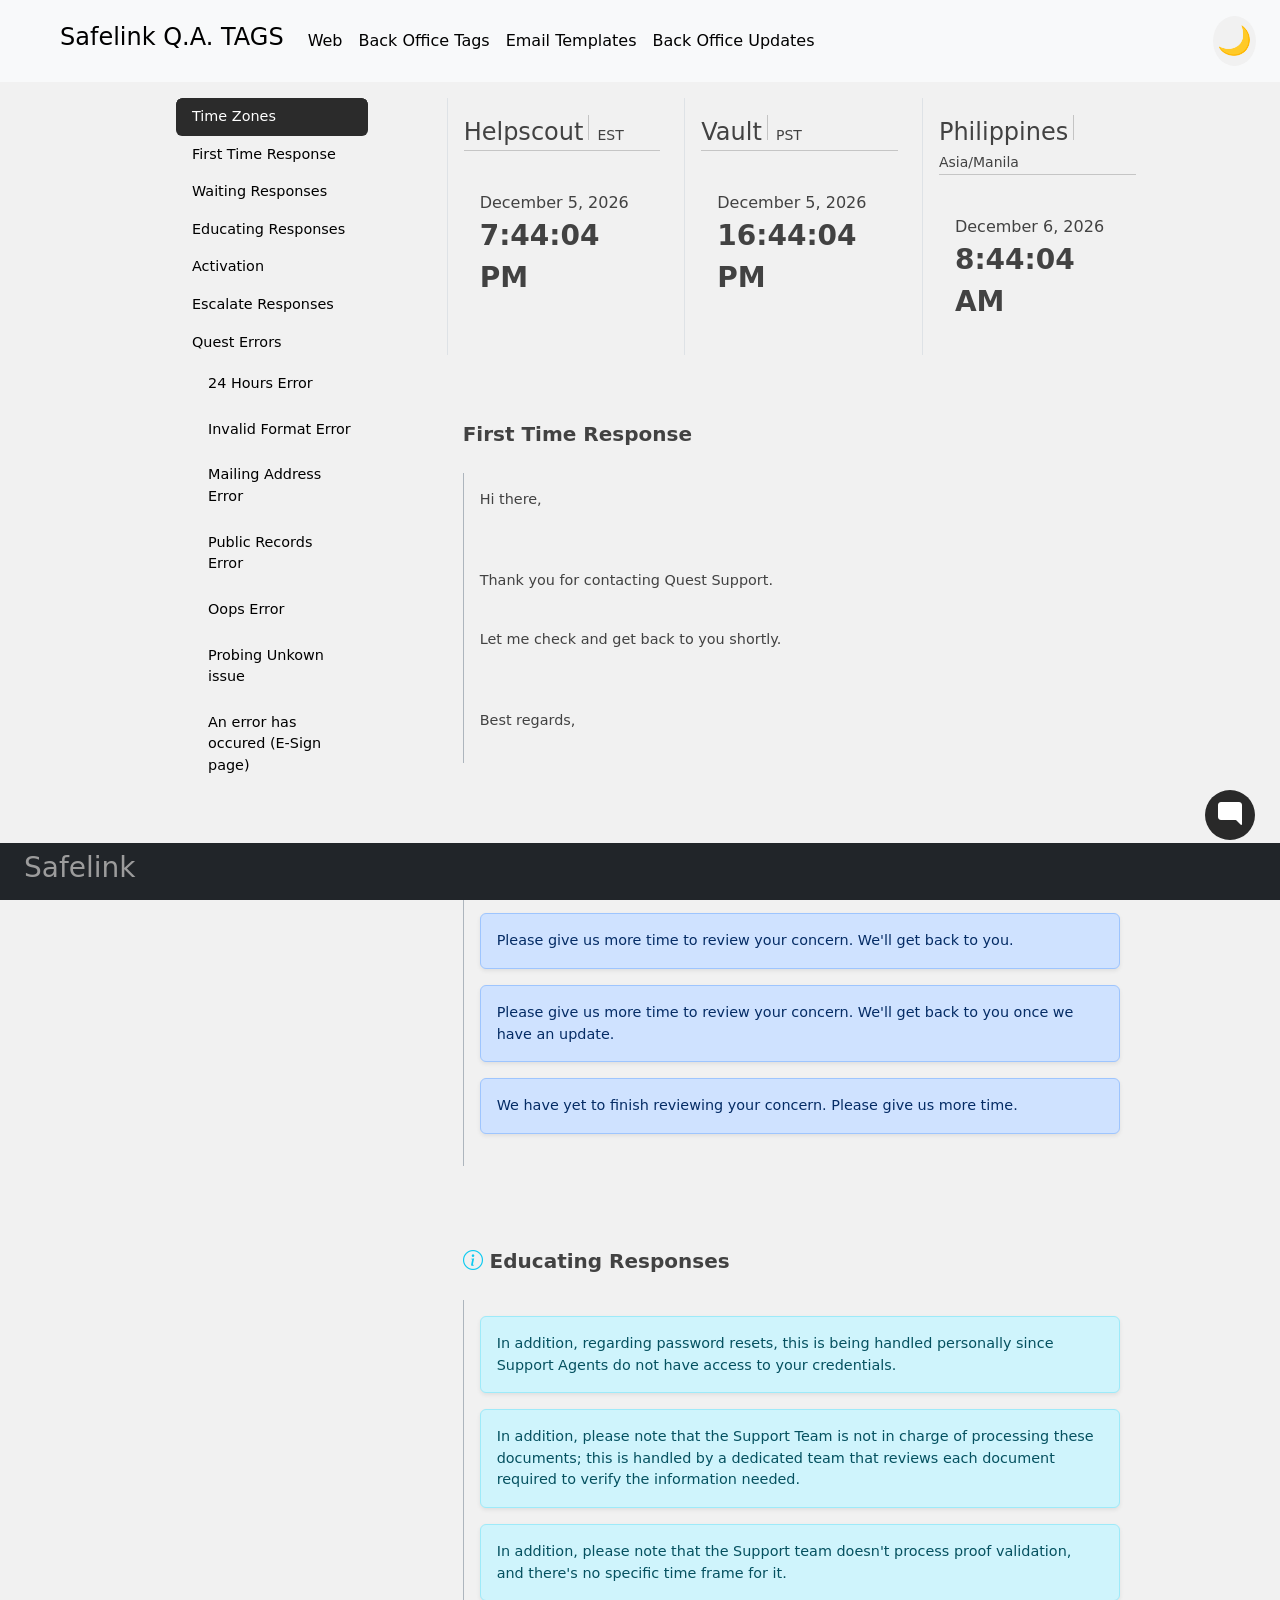
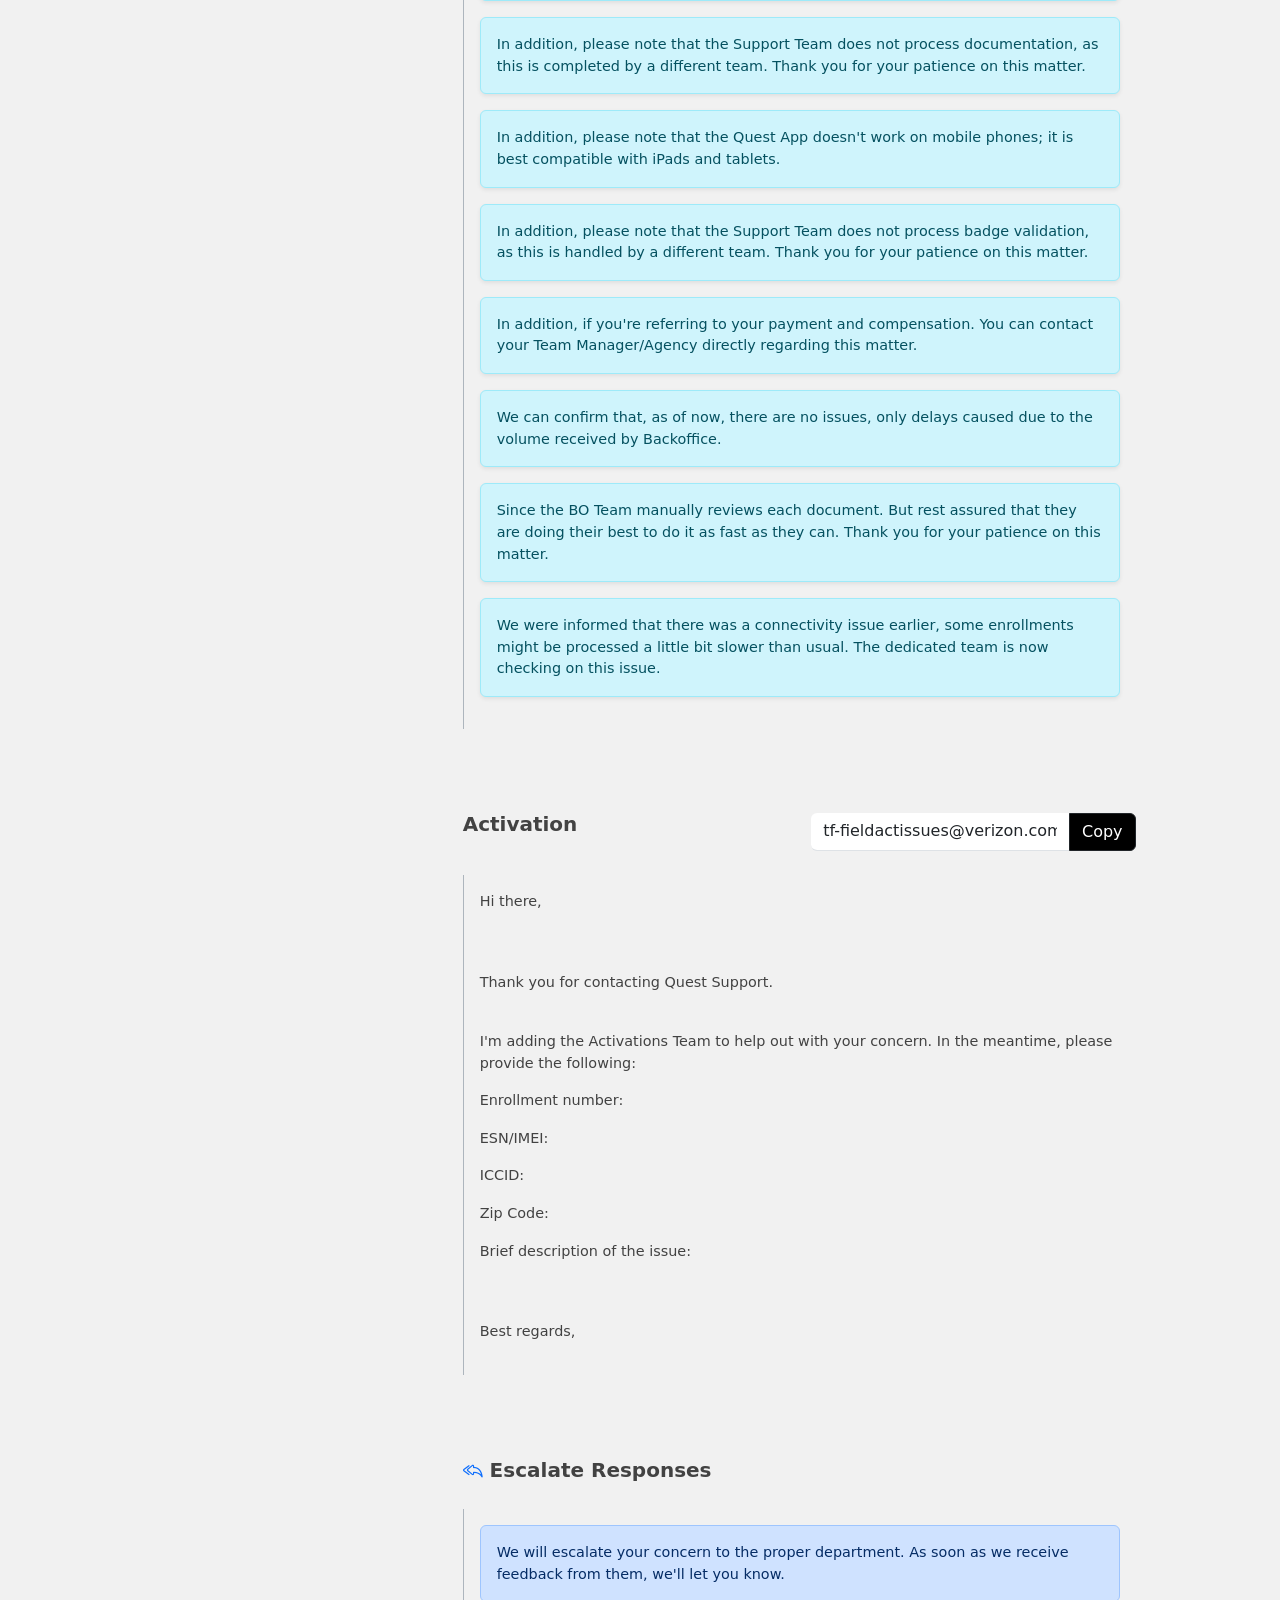
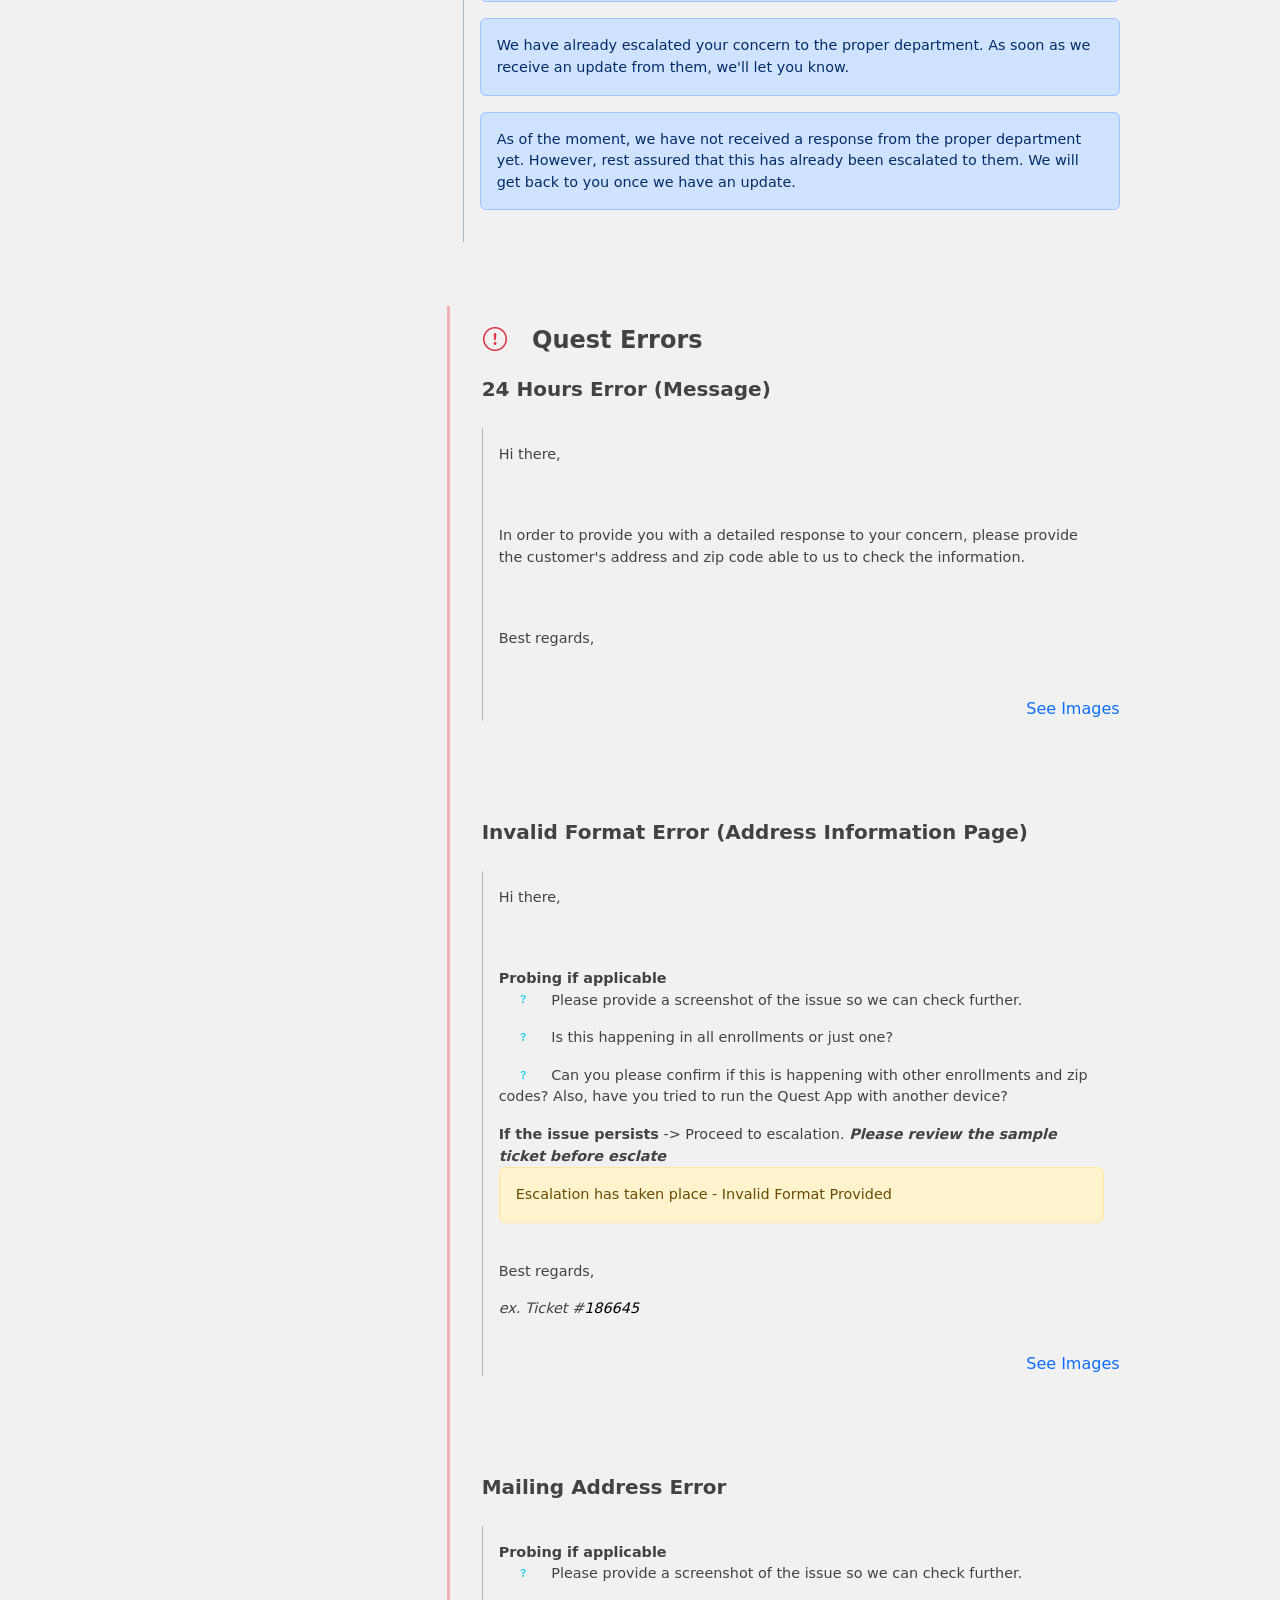
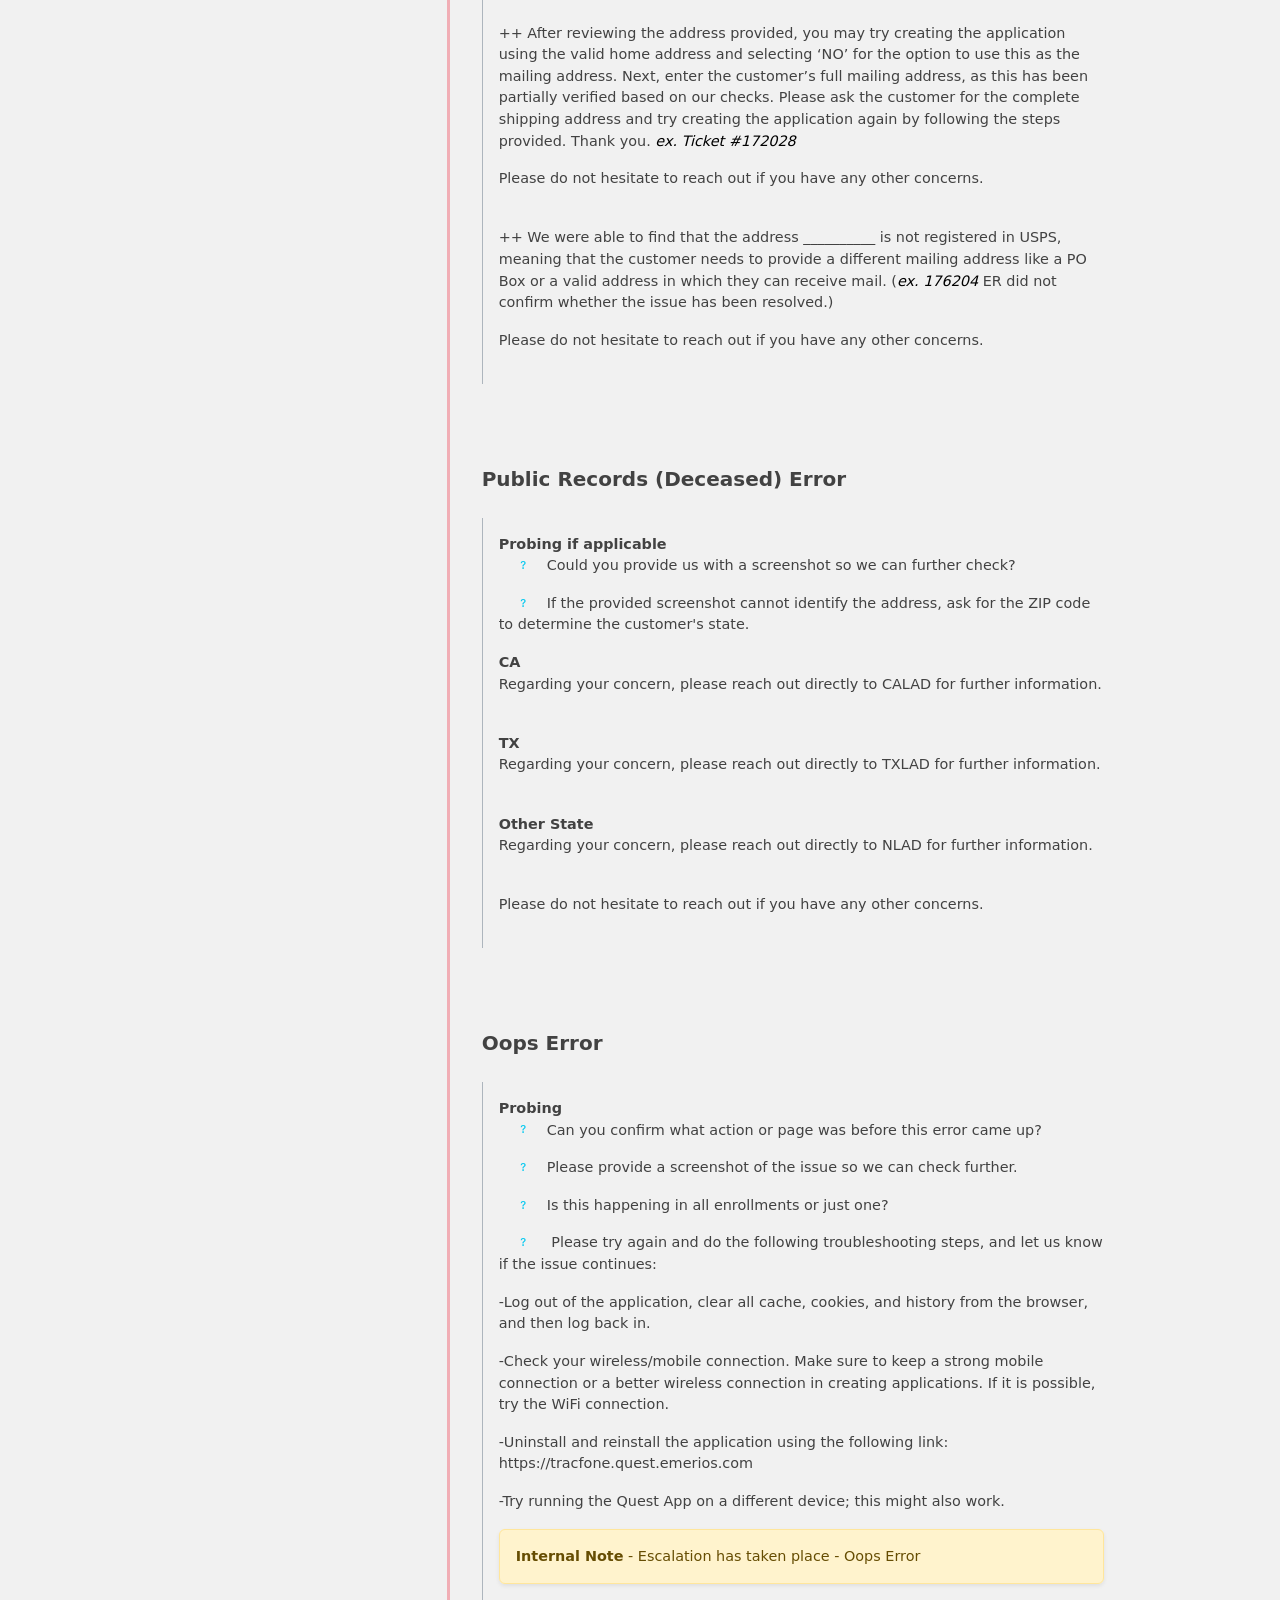
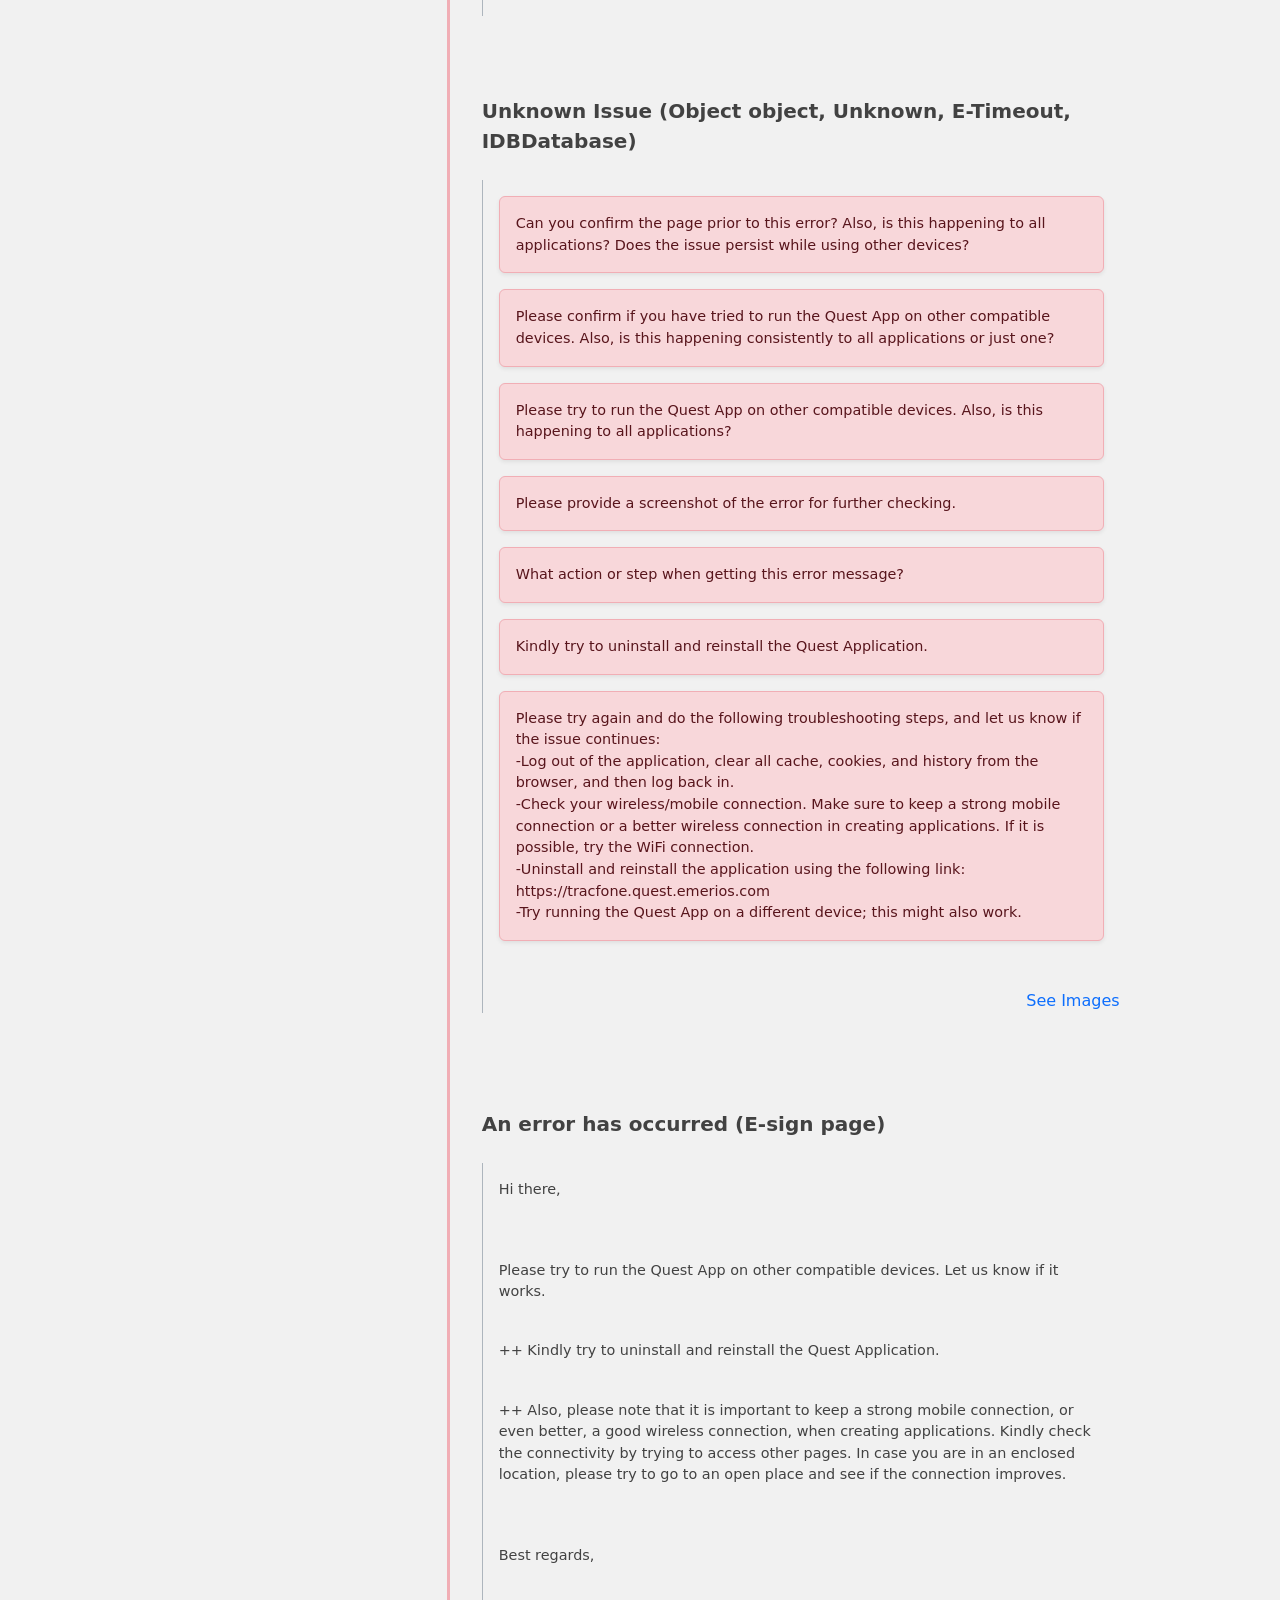
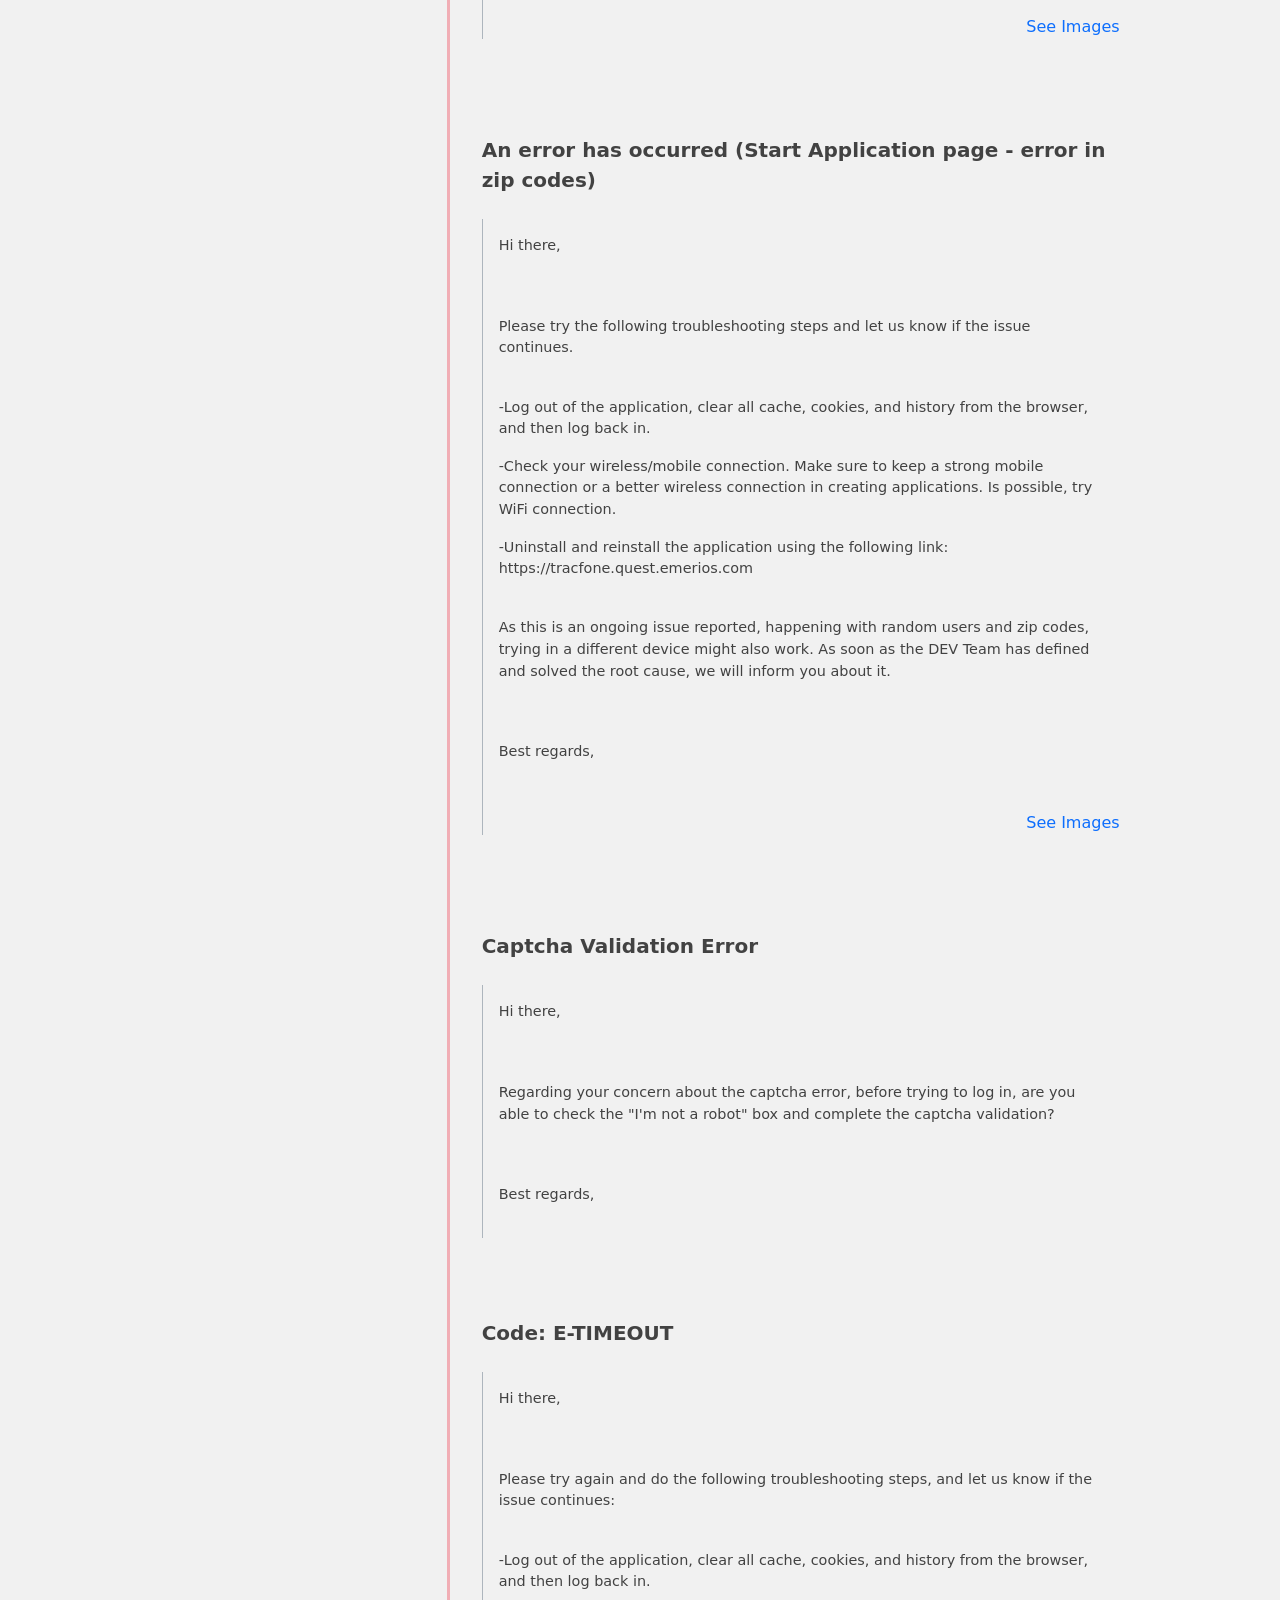
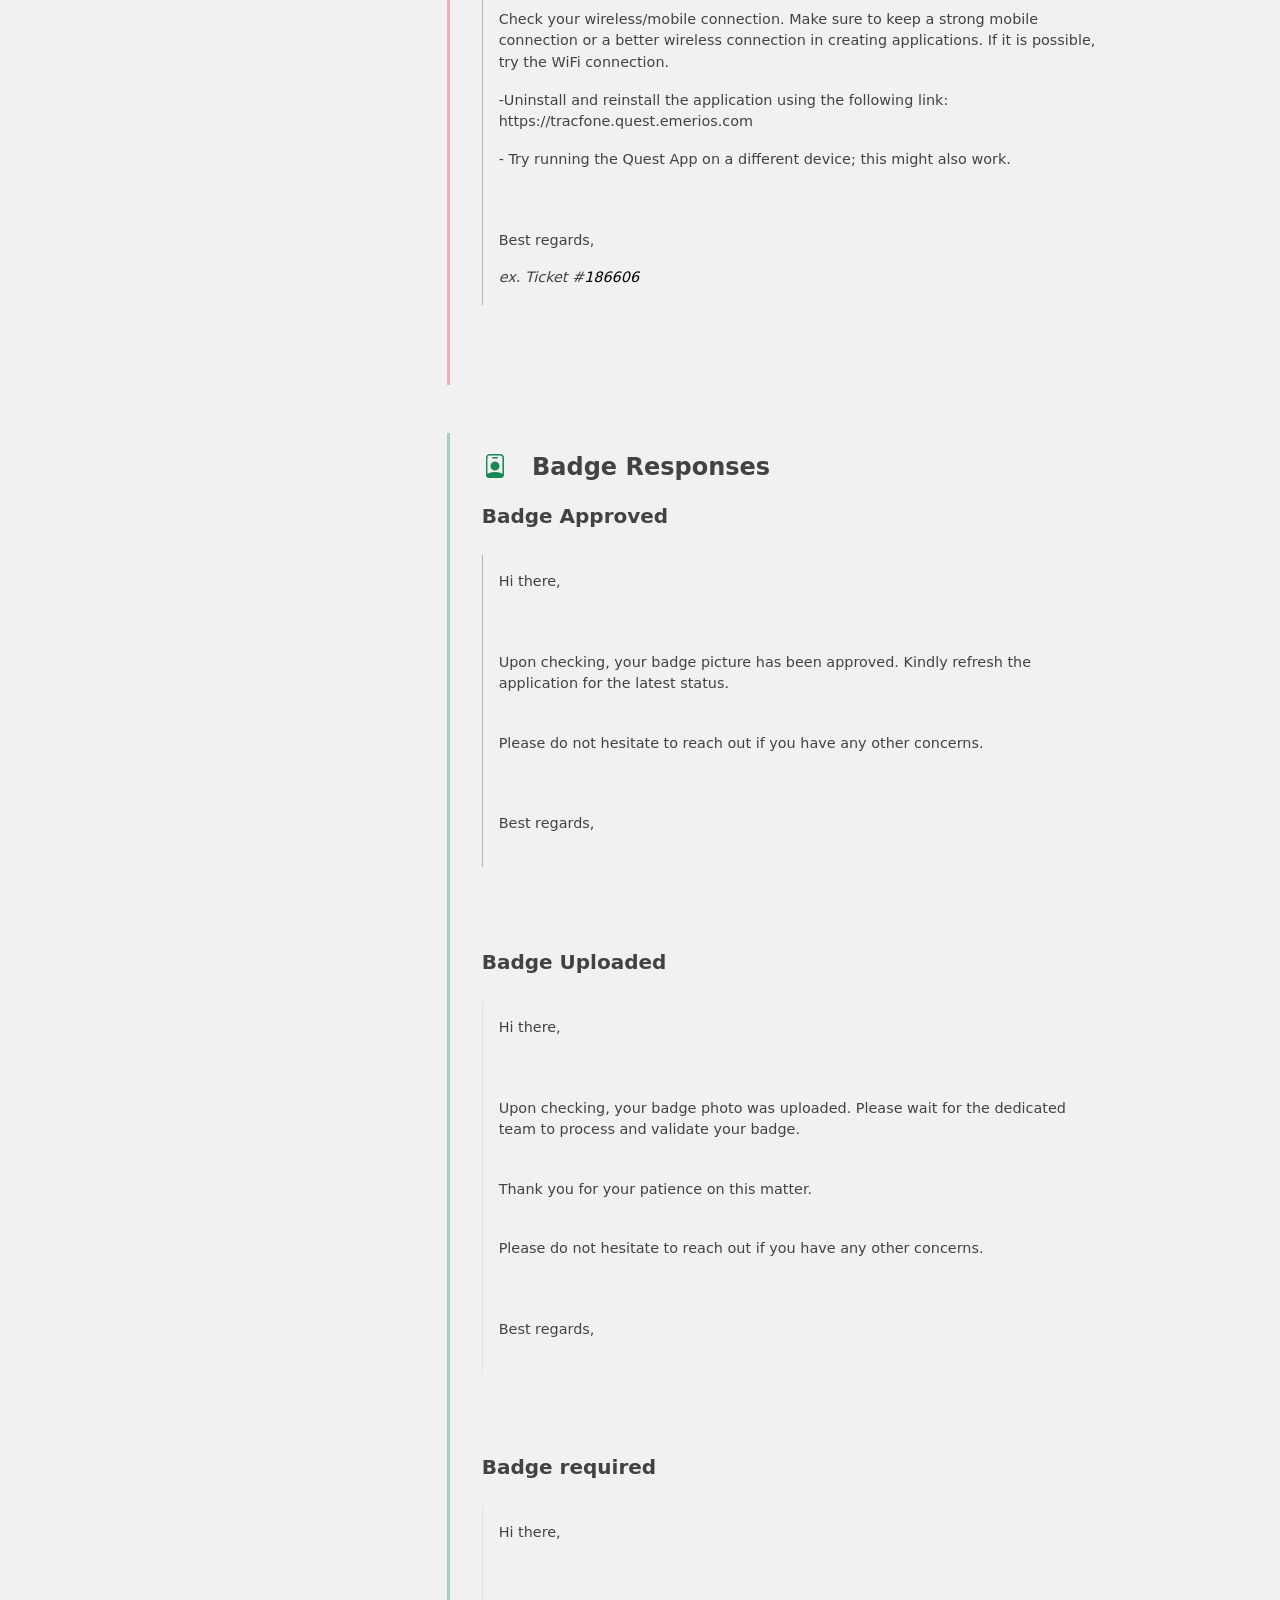
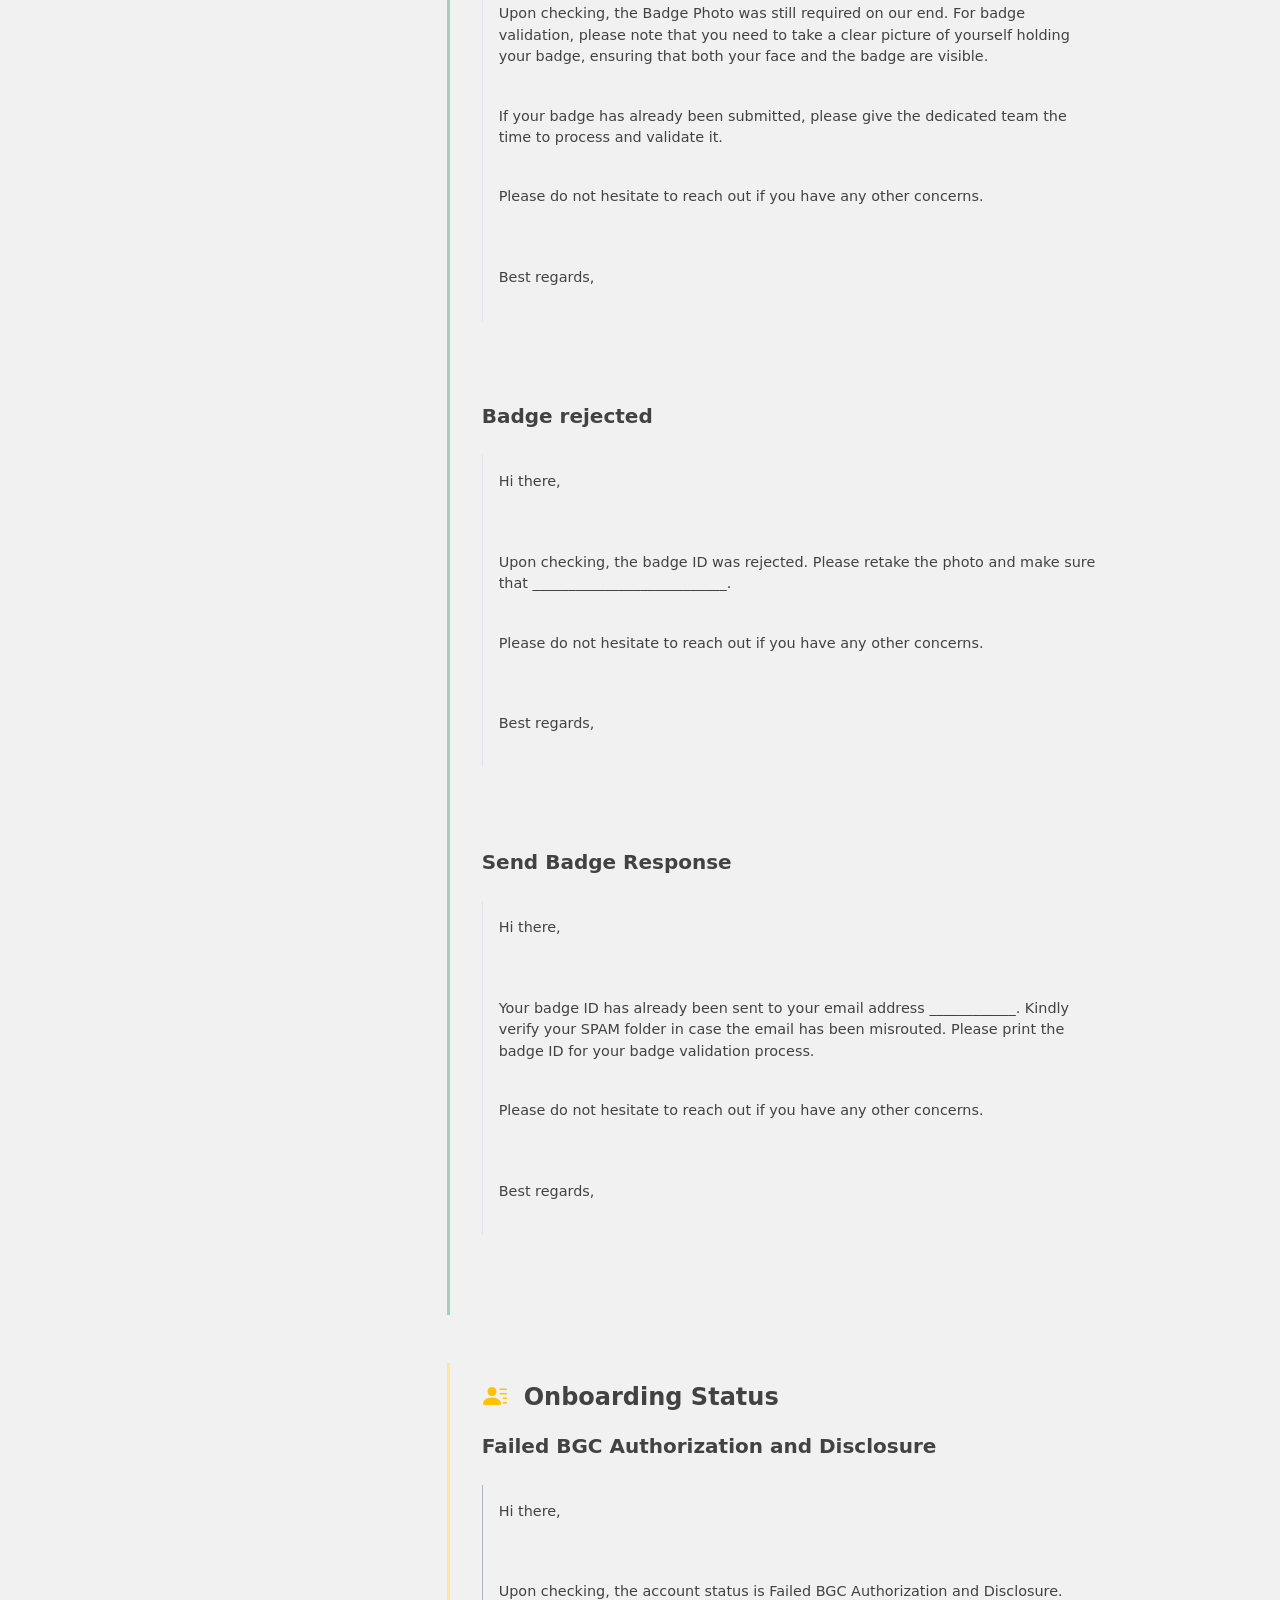
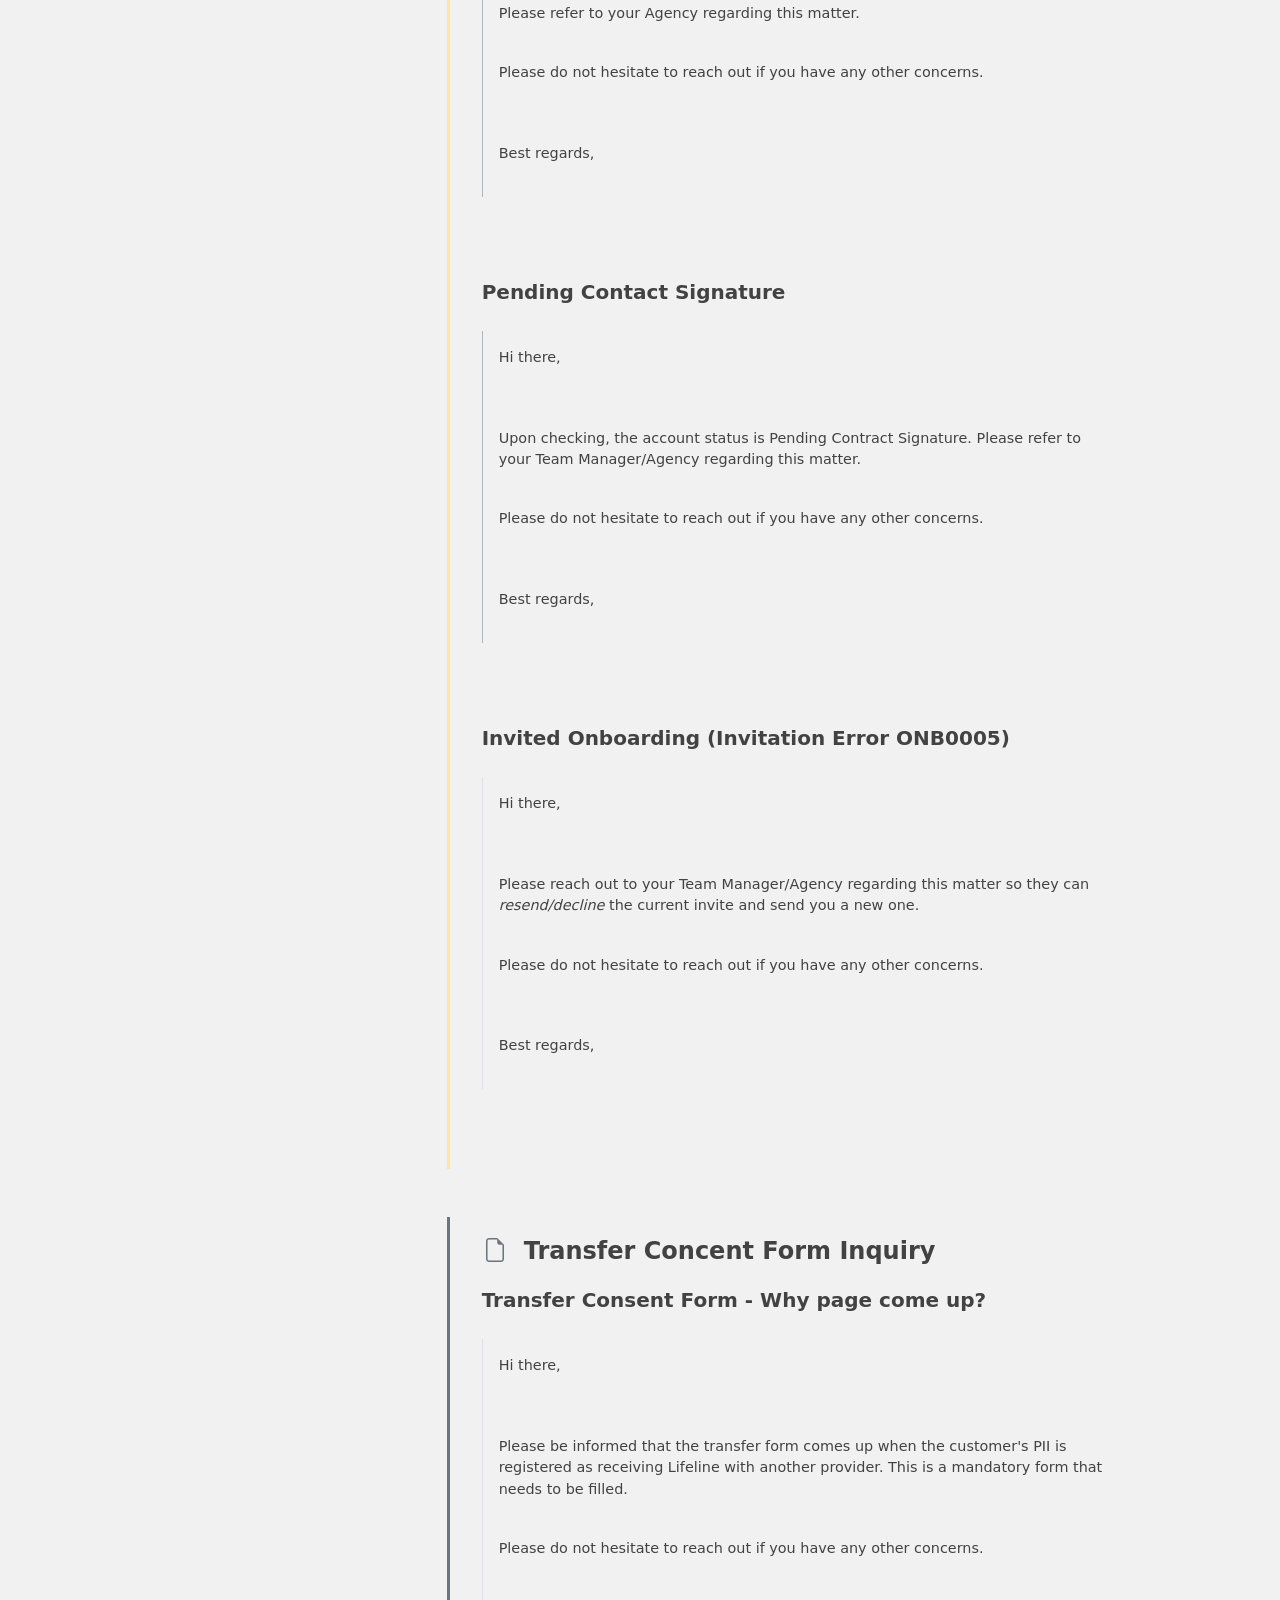
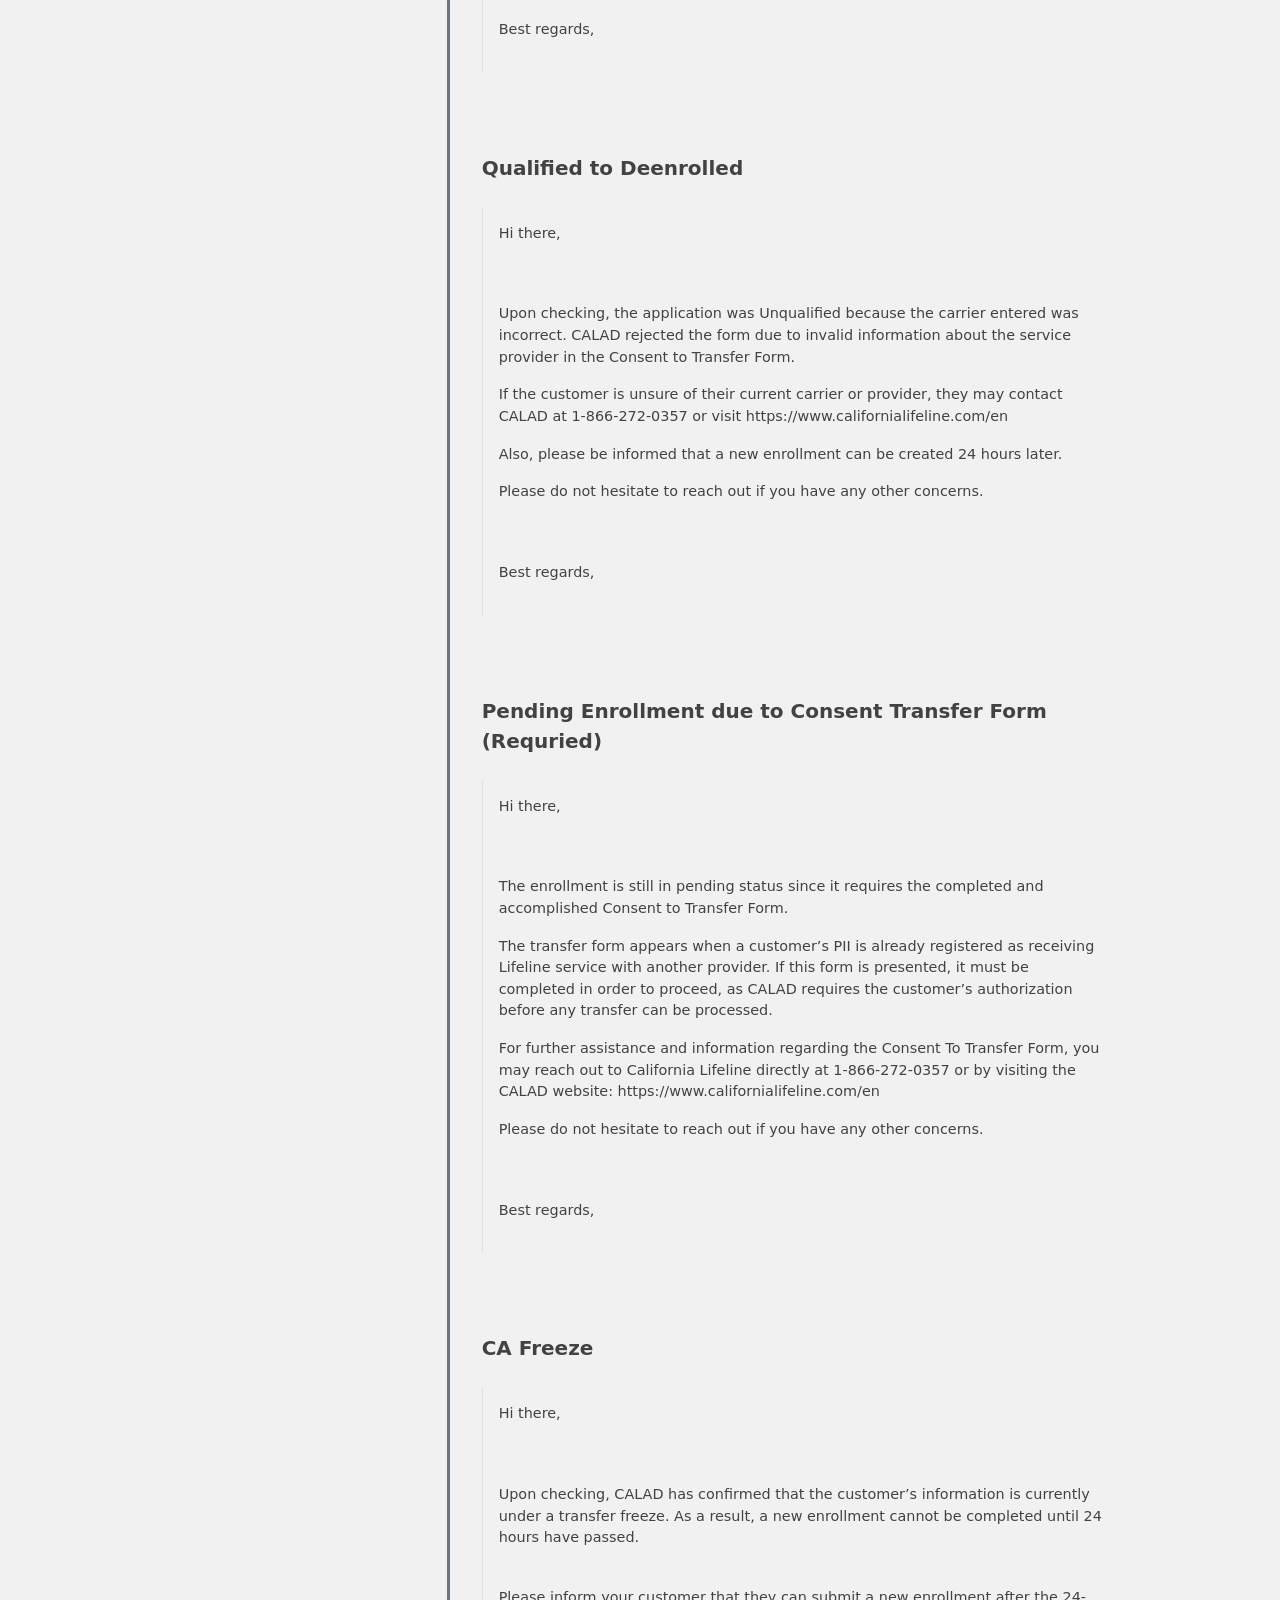
==== commit f50cab45: "Update Email_Support.html" ====
--- a/VMBC-notes-main/CheatCODE/BO_Notes/Email_Support.html
+++ b/VMBC-notes-main/CheatCODE/BO_Notes/Email_Support.html
@@ -124,6 +124,7 @@
               </nav>
               <!--/ Escalation -->
               <a class="nav-link" href="#TI-0">Token Invalid</a>
+              <a class="nav-link" href="#QIR-0">Initial Usage Response</a>
               <a class="nav-link" href="#NPCL-1">NPCL Status</a>
               <a class="nav-link" href="#SC-7">Spanish Closing<a>
               <a class="nav-link" href="#PEW-9">Profile Edition(With active profile in a different Agency Issue)</a>
@@ -943,6 +944,26 @@
               </div>
             </div>
             <!--/TI-0-->
+            <div id="IQR-0" class="p-3 mb-5">
+              <span class="fs-5 fw-semibold mt-2">Initial Usage</span> 
+              <div class="border-start border-dark-suble mt-4">
+                <div class="form-controla p-3" contenteditable="true">
+                  <p>Hi there,</p>
+                  <br>
+                  <br>
+                  <p>Just an update, upon checking with the enrollment number #185928643, our system is showing that the activation is already approved, and initial usage from the customer is required.</p>
+                  <br>
+                  <p>Also, please be informed that the NLAD portion of the customer validation is still pending.</p>
+                  <br>
+                  <p>Please do not hesitate to reach out if you have any other concerns.</p>
+                  <br>
+                  <br>
+                  <p>Best regards,</p>
+                </div>
+                <a href="#" class="link-primary link-offset-2 link-underline-opacity-25 link-underline-opacity-100-hover d-flex justify-content-end mt-3" data-bs-toggle="modal" data-bs-target="#TII_modal">See Images</a>
+              </div>
+            </div>
+            <!--Initial Usage-->
             <div id="NPCL-1" class="p-3 mb-5">
               <span class="fs-5 fw-semibold mt-2">NPCL profile status</span> 
               <div class="border-start border-dark-suble mt-4">
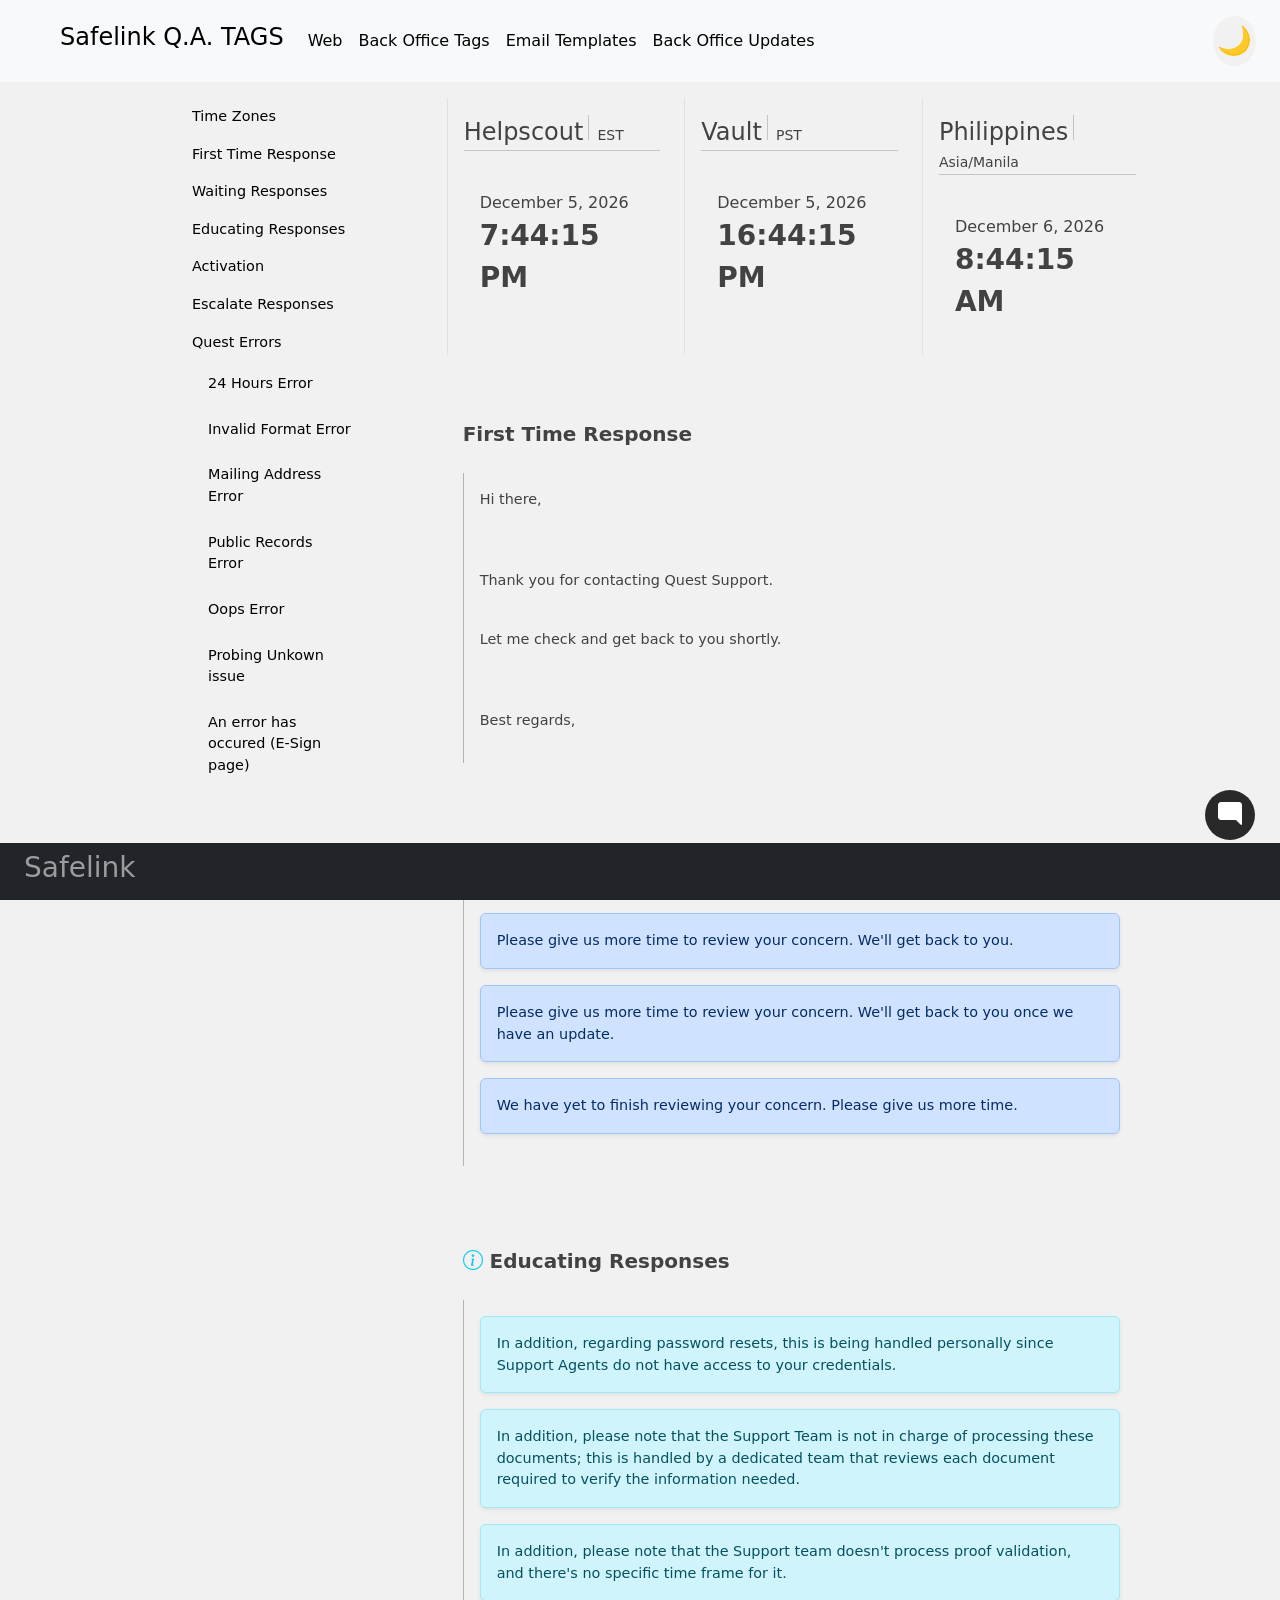
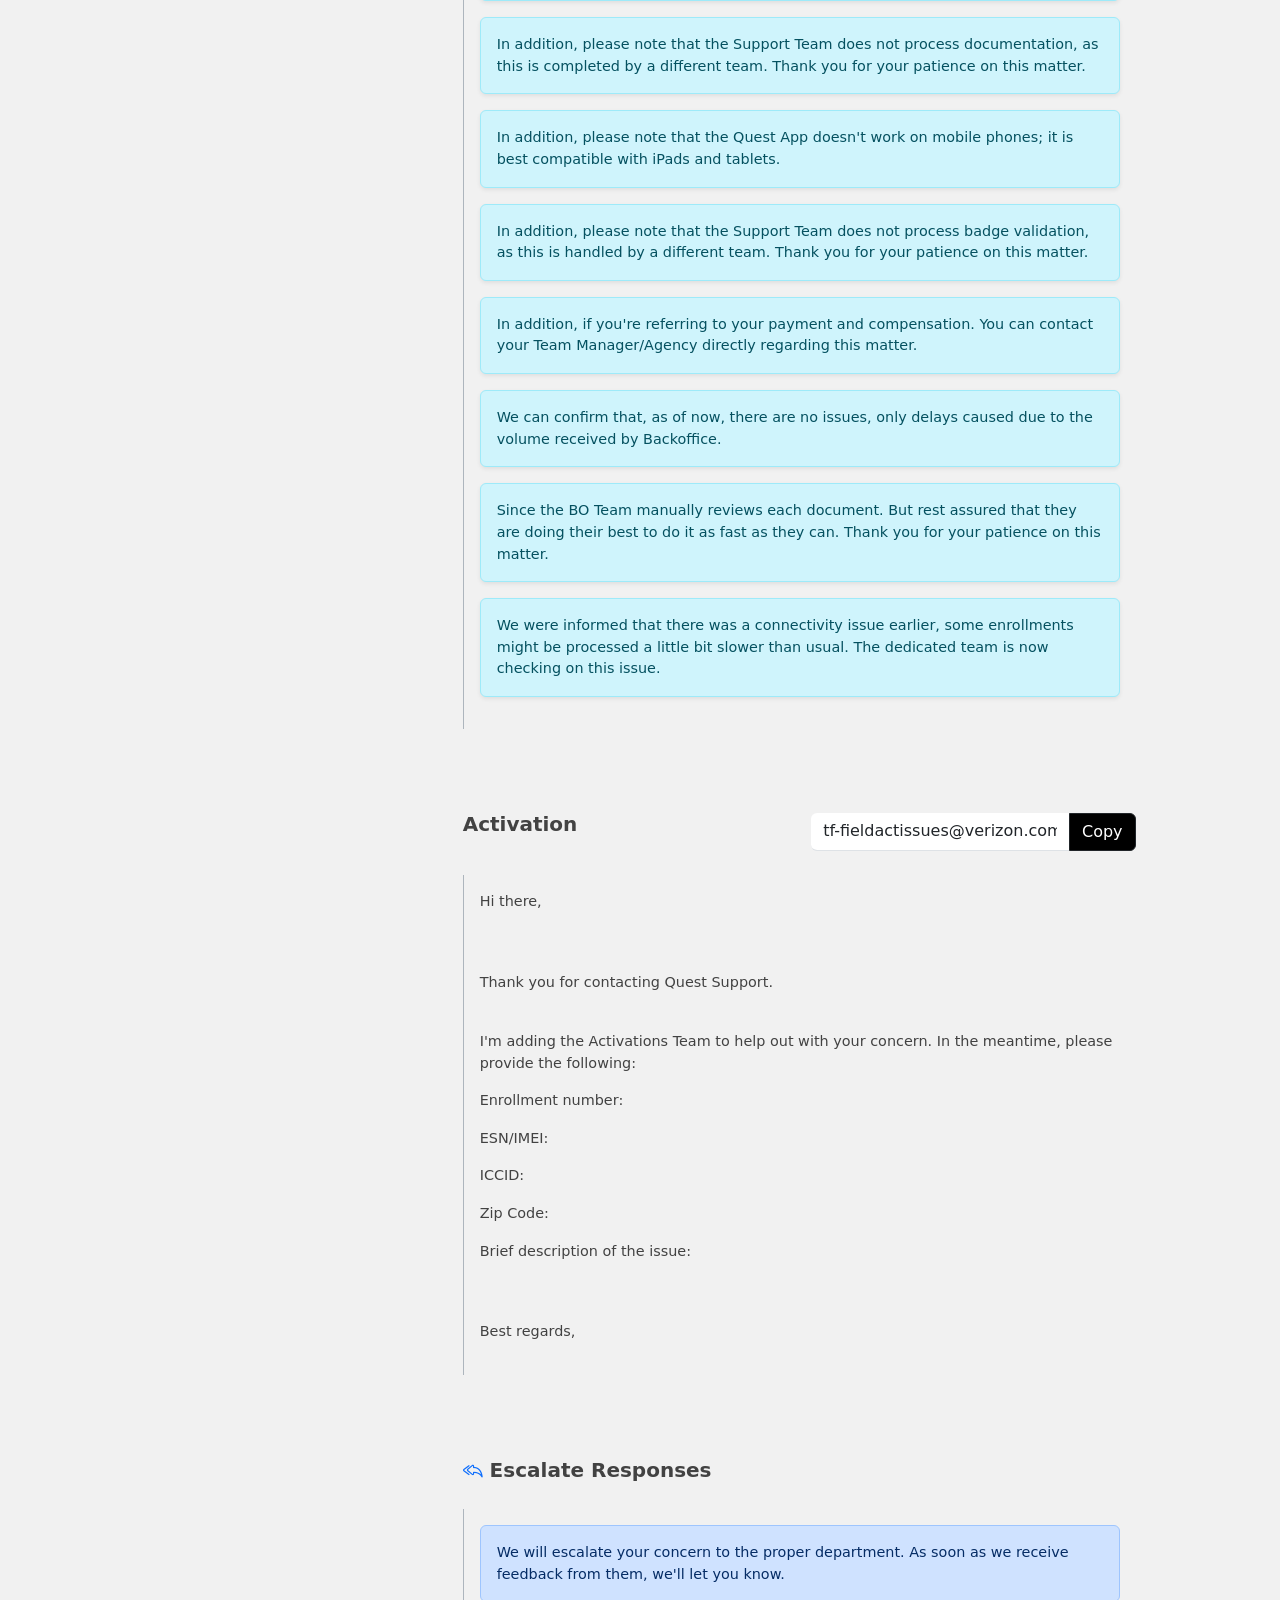
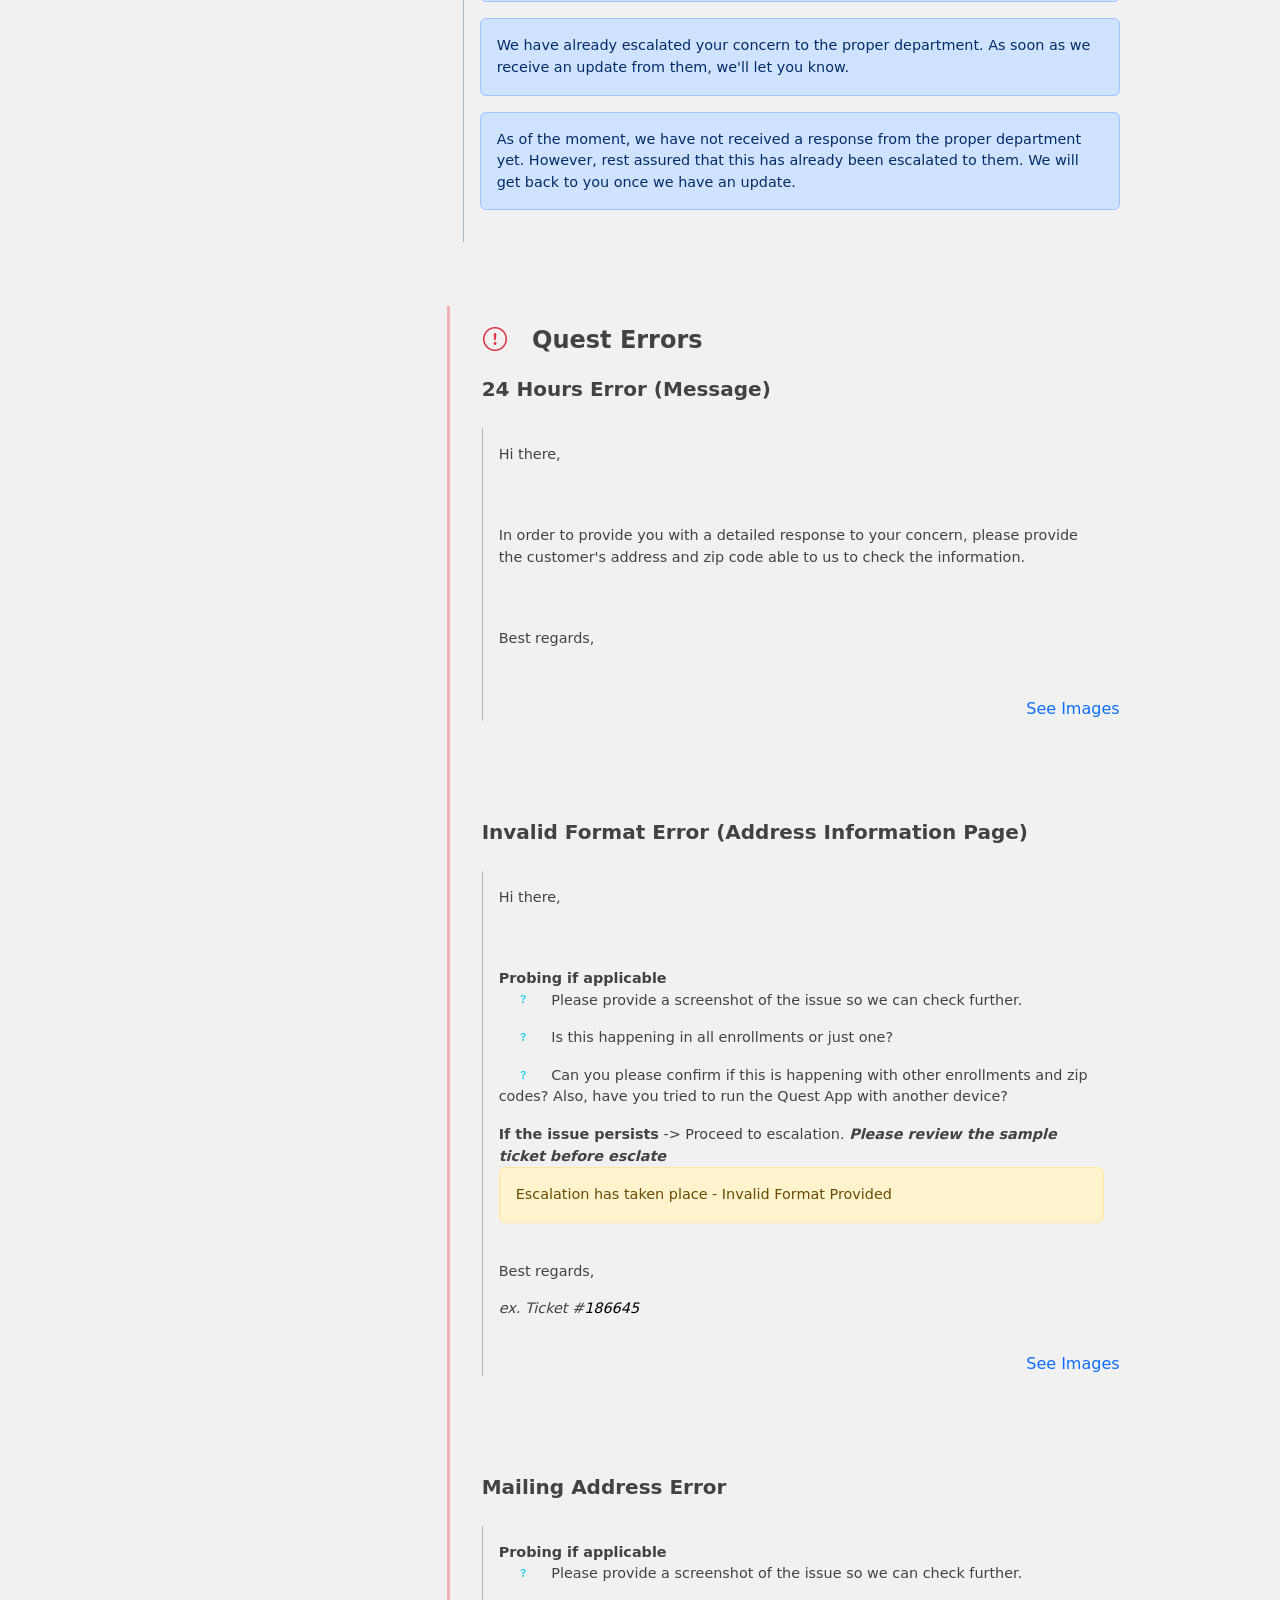
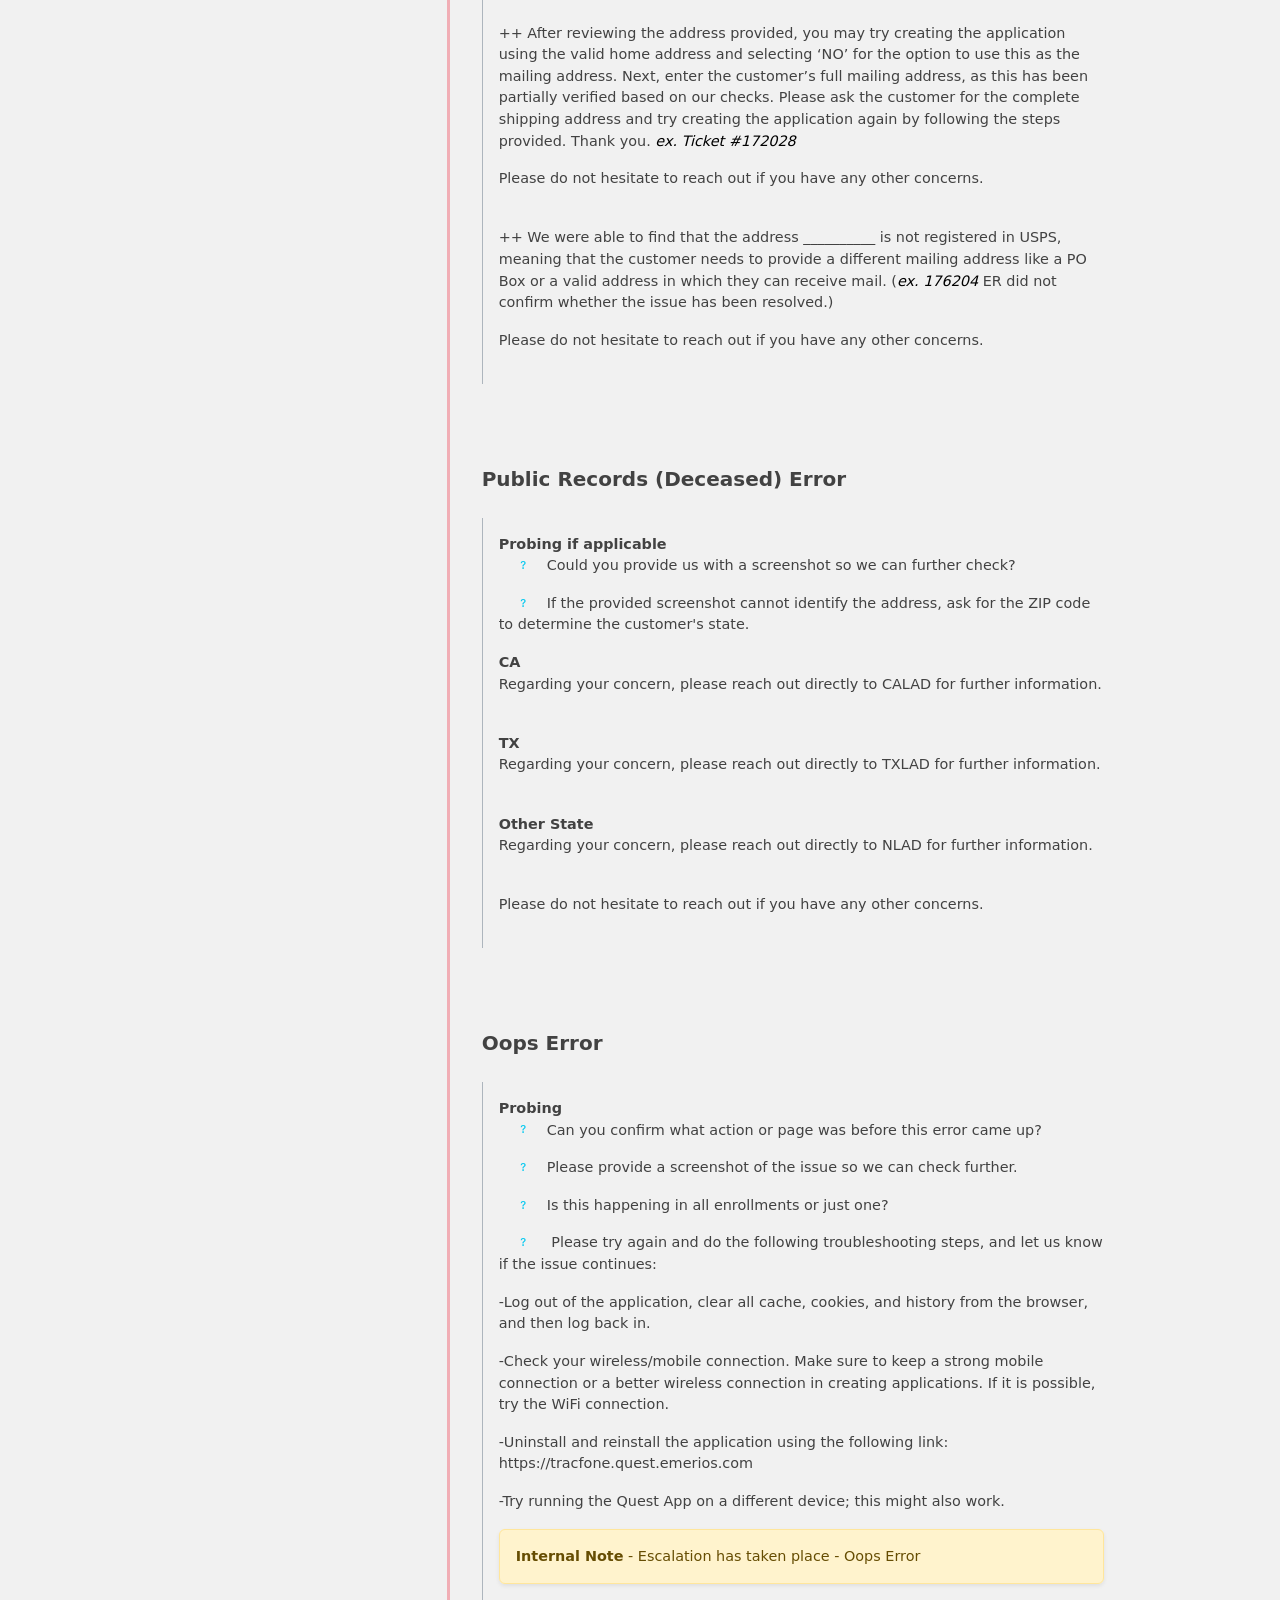
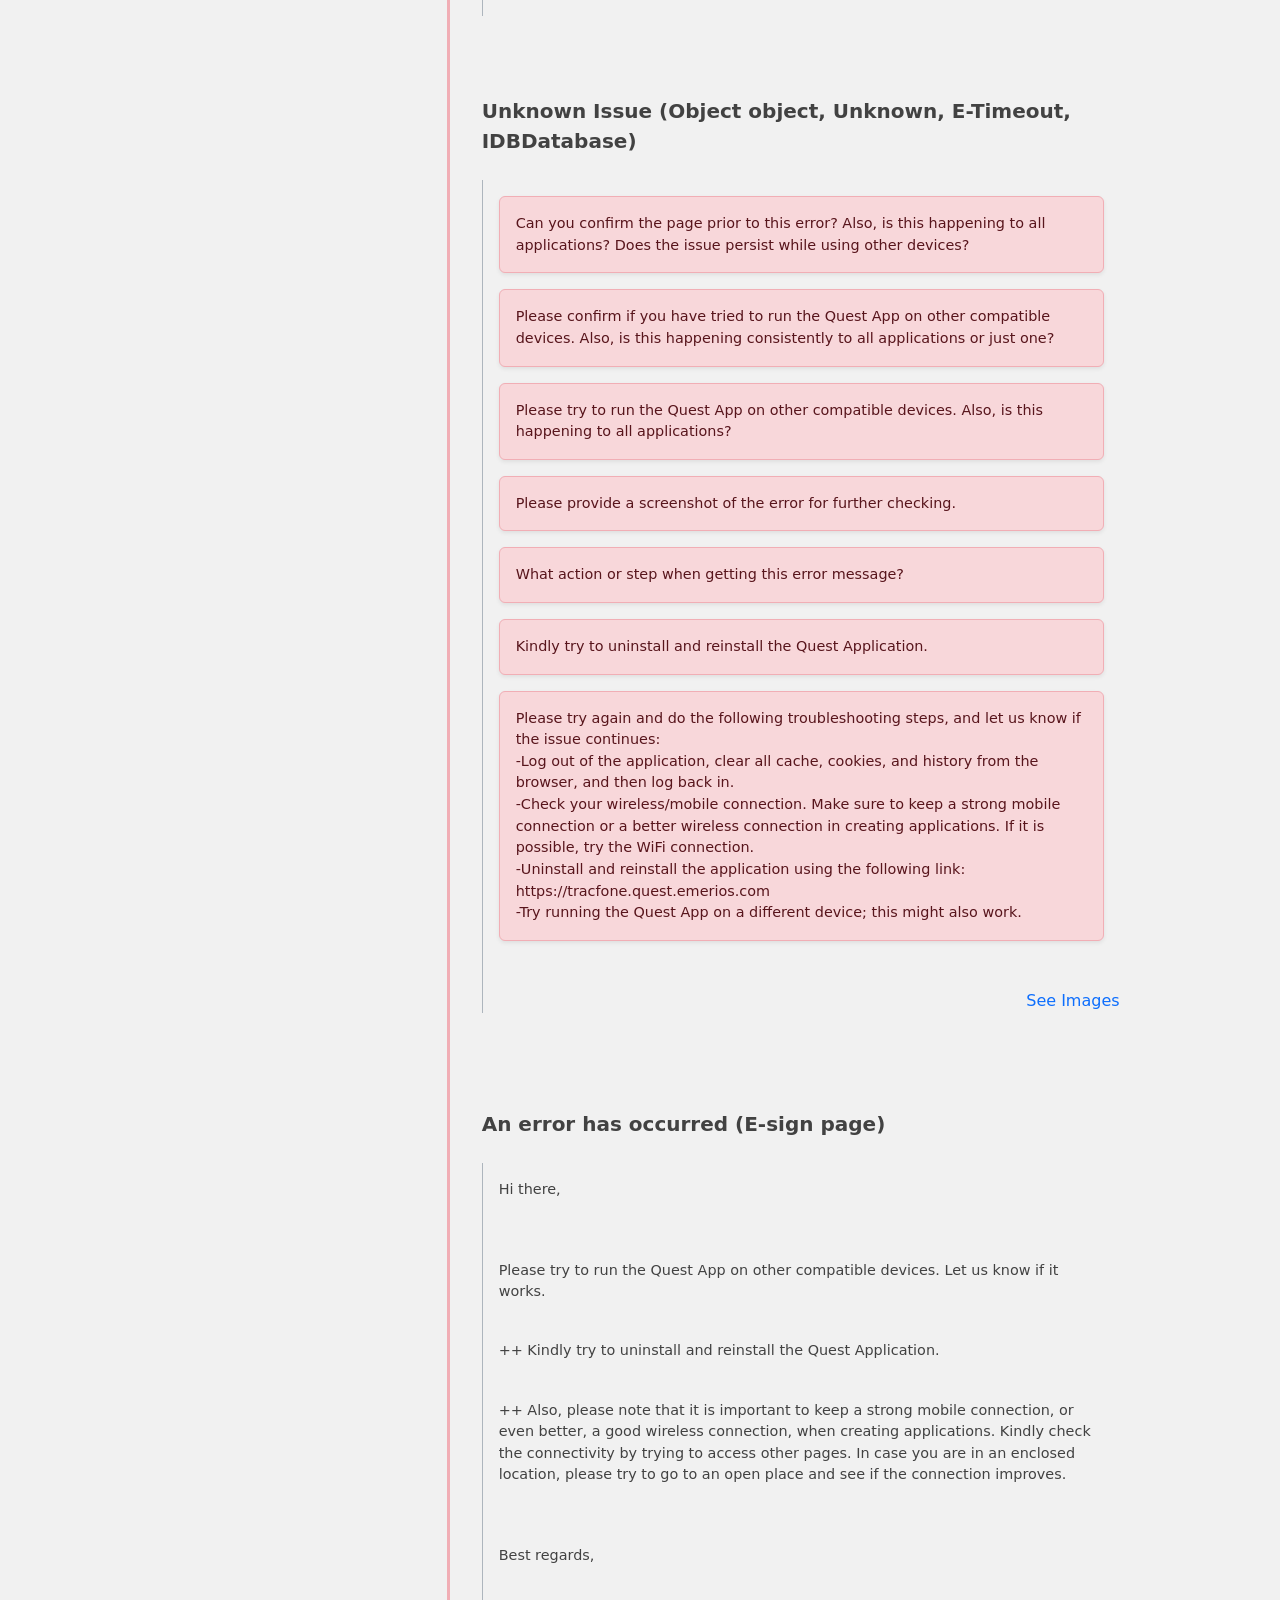
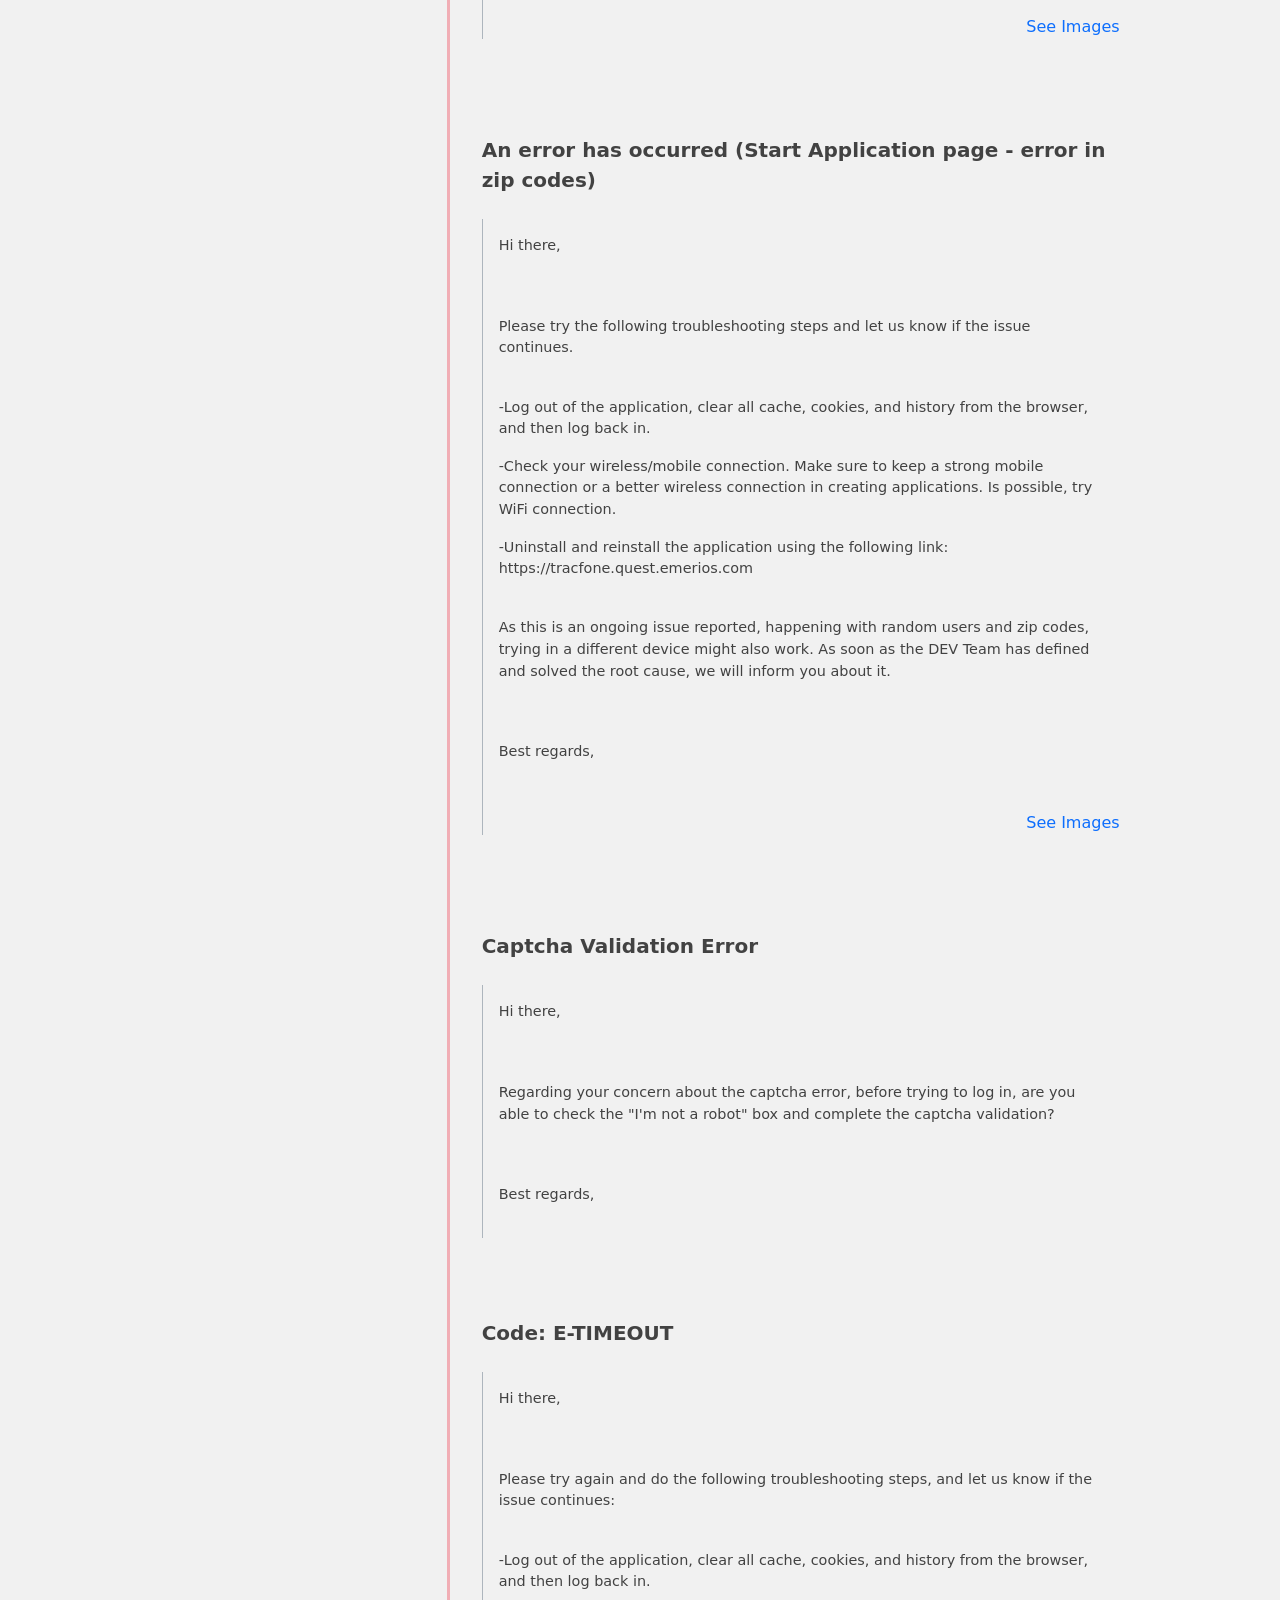
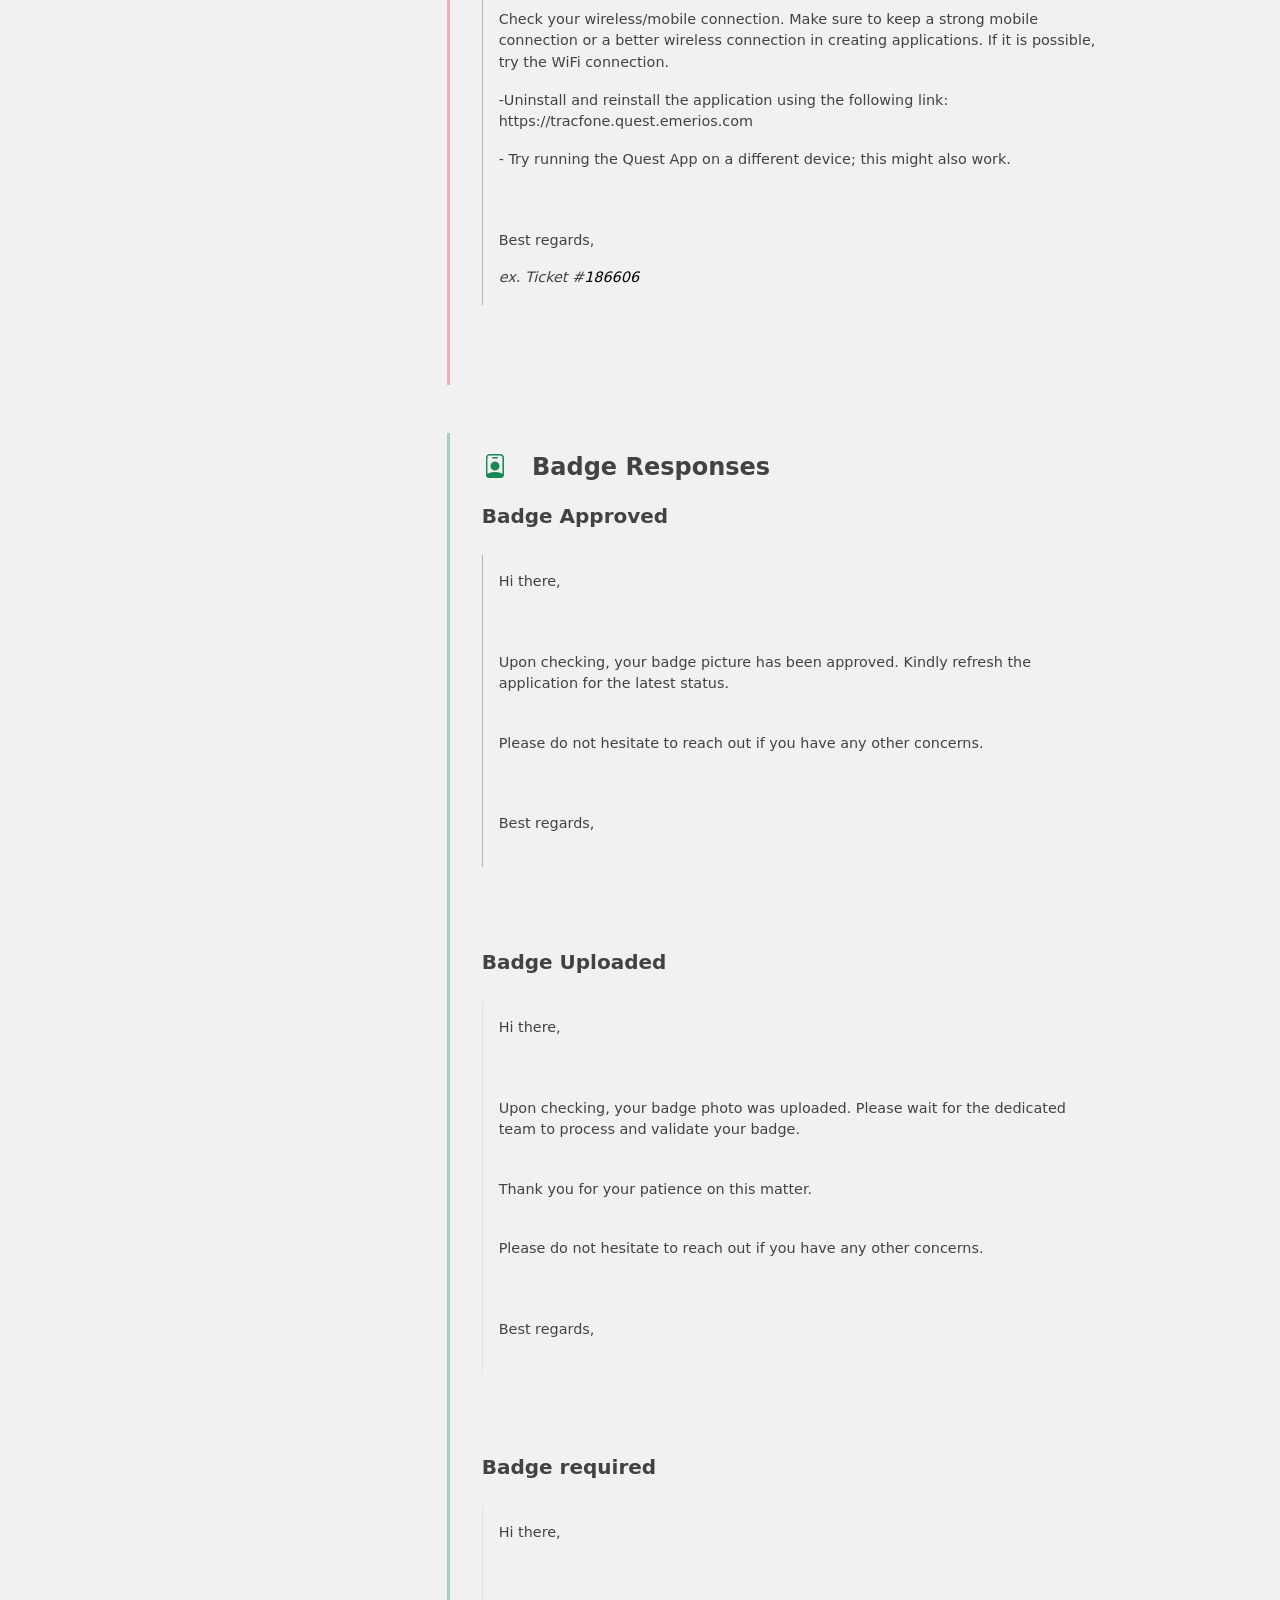
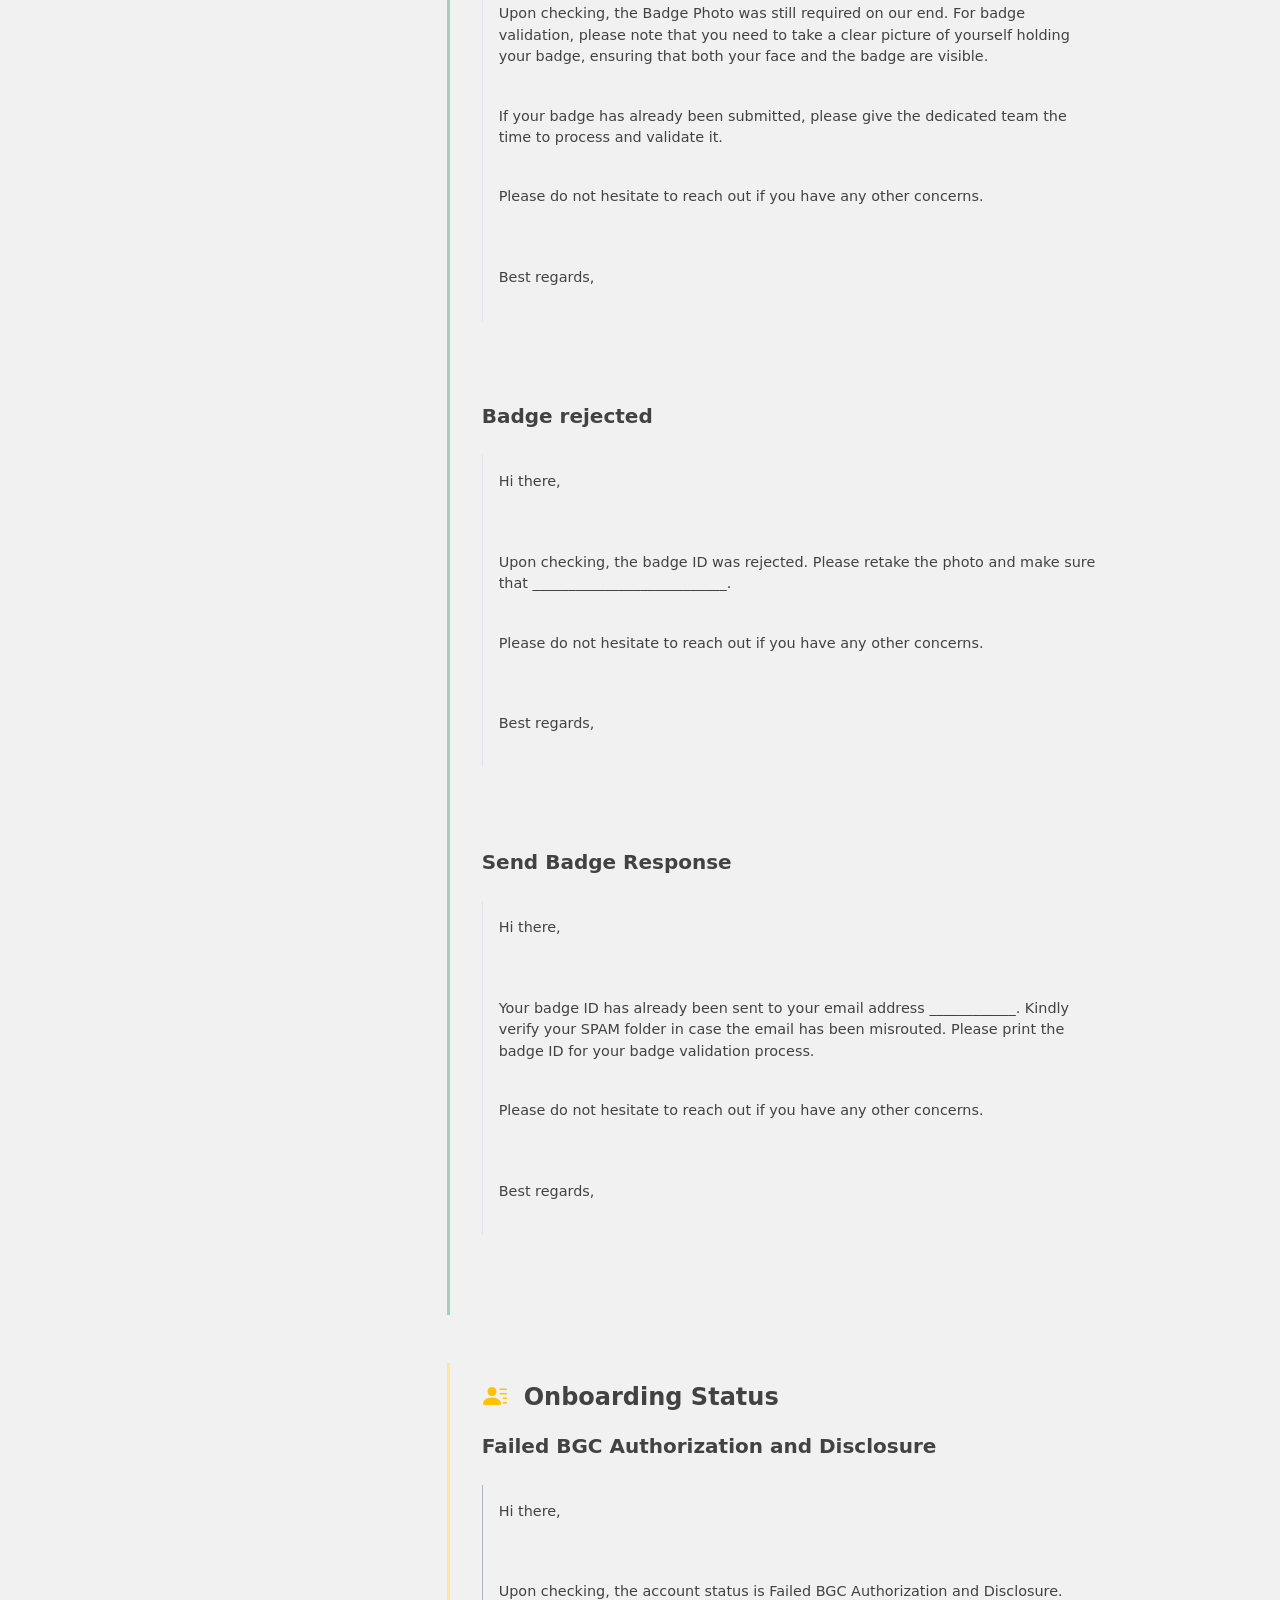
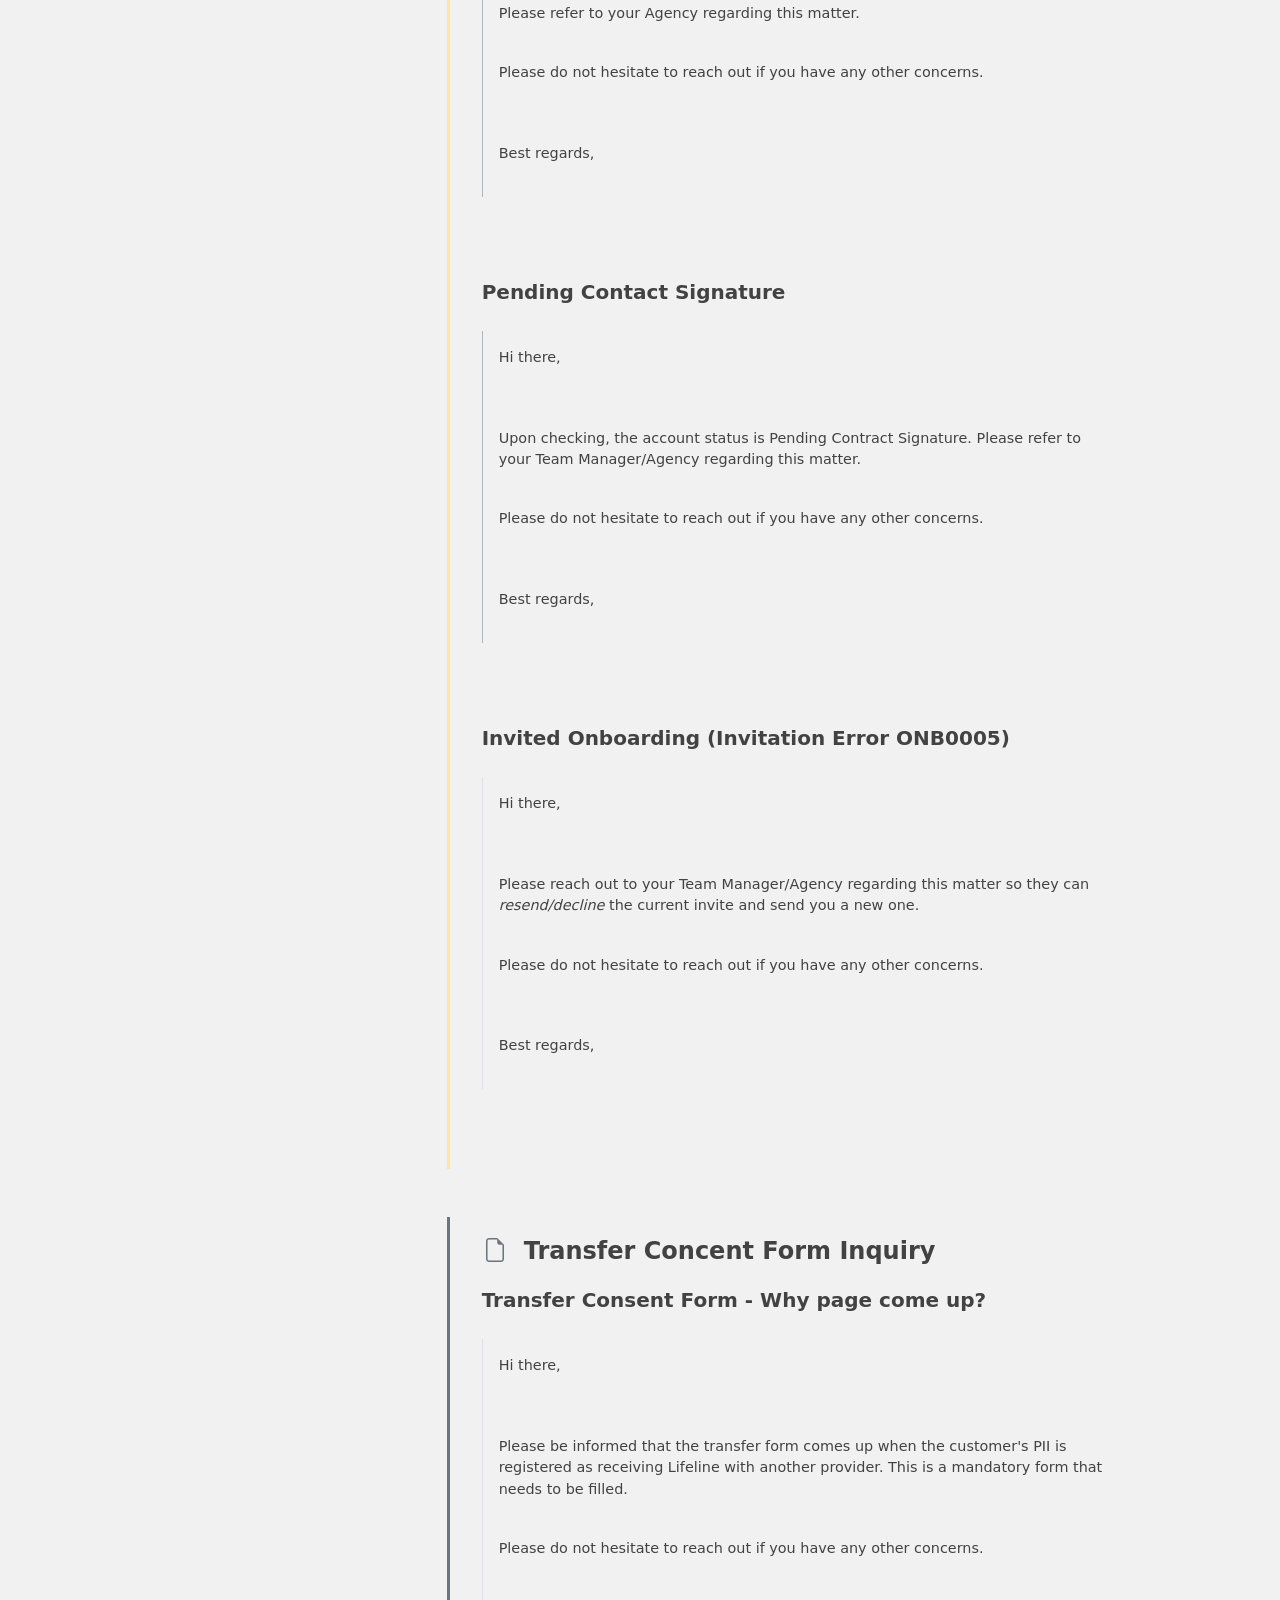
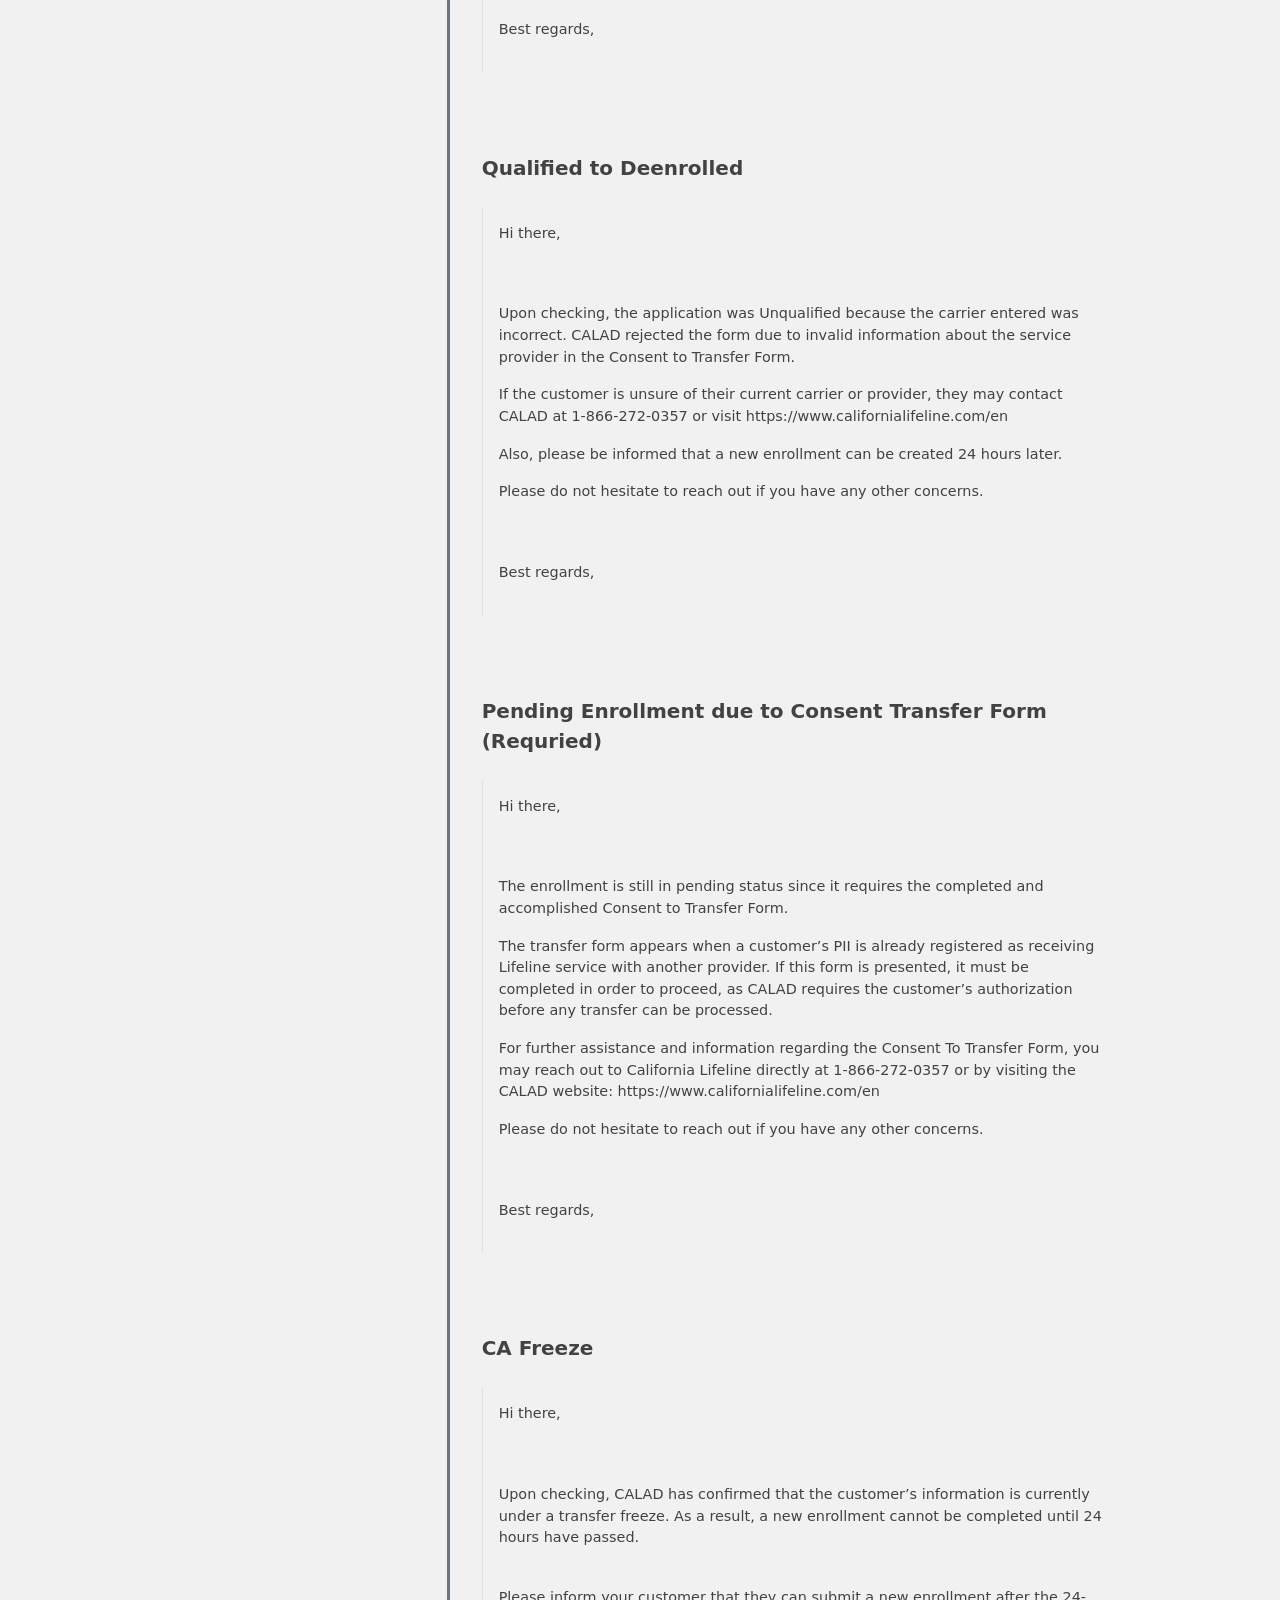
==== commit d2952311: "Update Email_Support.html" ====
--- a/VMBC-notes-main/CheatCODE/BO_Notes/Email_Support.html
+++ b/VMBC-notes-main/CheatCODE/BO_Notes/Email_Support.html
@@ -944,7 +944,7 @@
               </div>
             </div>
             <!--/TI-0-->
-            <div id="IQR-0" class="p-3 mb-5">
+            <div id="QIR-0" class="p-3 mb-5">
               <span class="fs-5 fw-semibold mt-2">Initial Usage</span> 
               <div class="border-start border-dark-suble mt-4">
                 <div class="form-controla p-3" contenteditable="true">
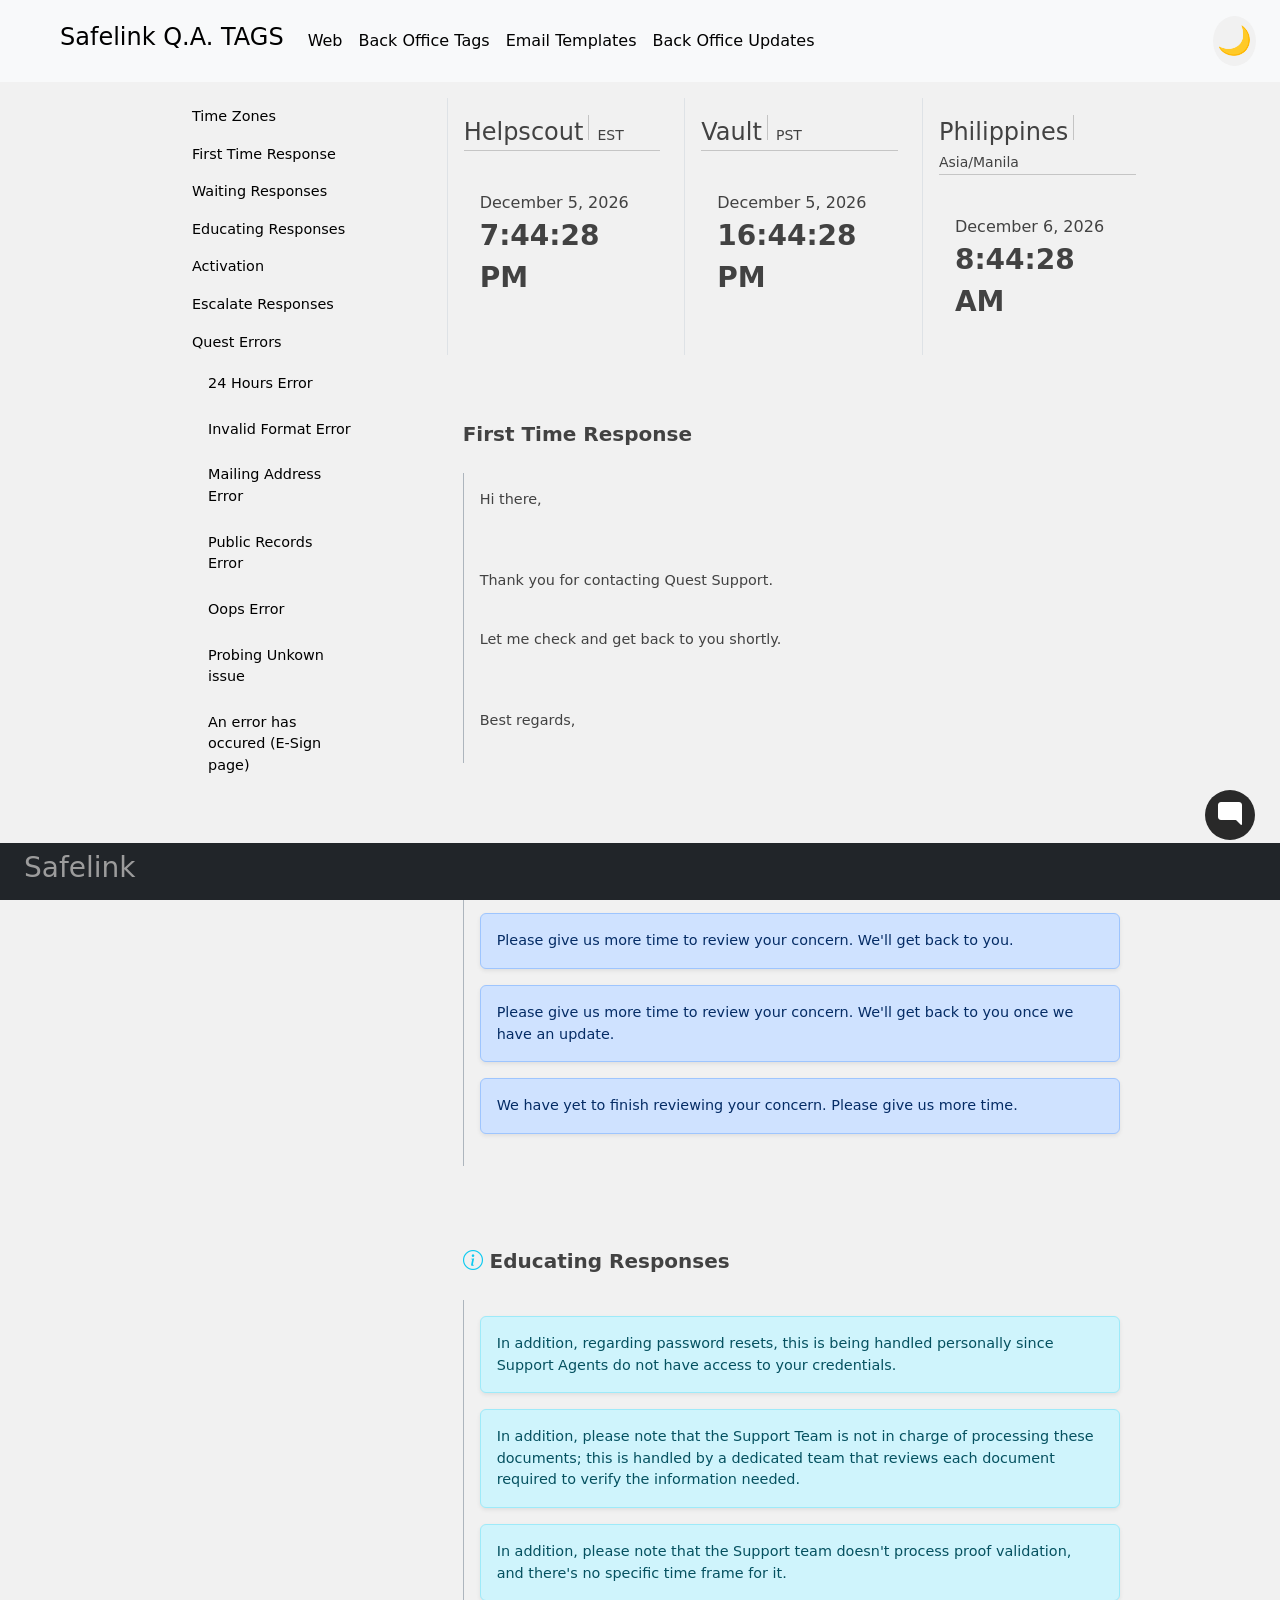
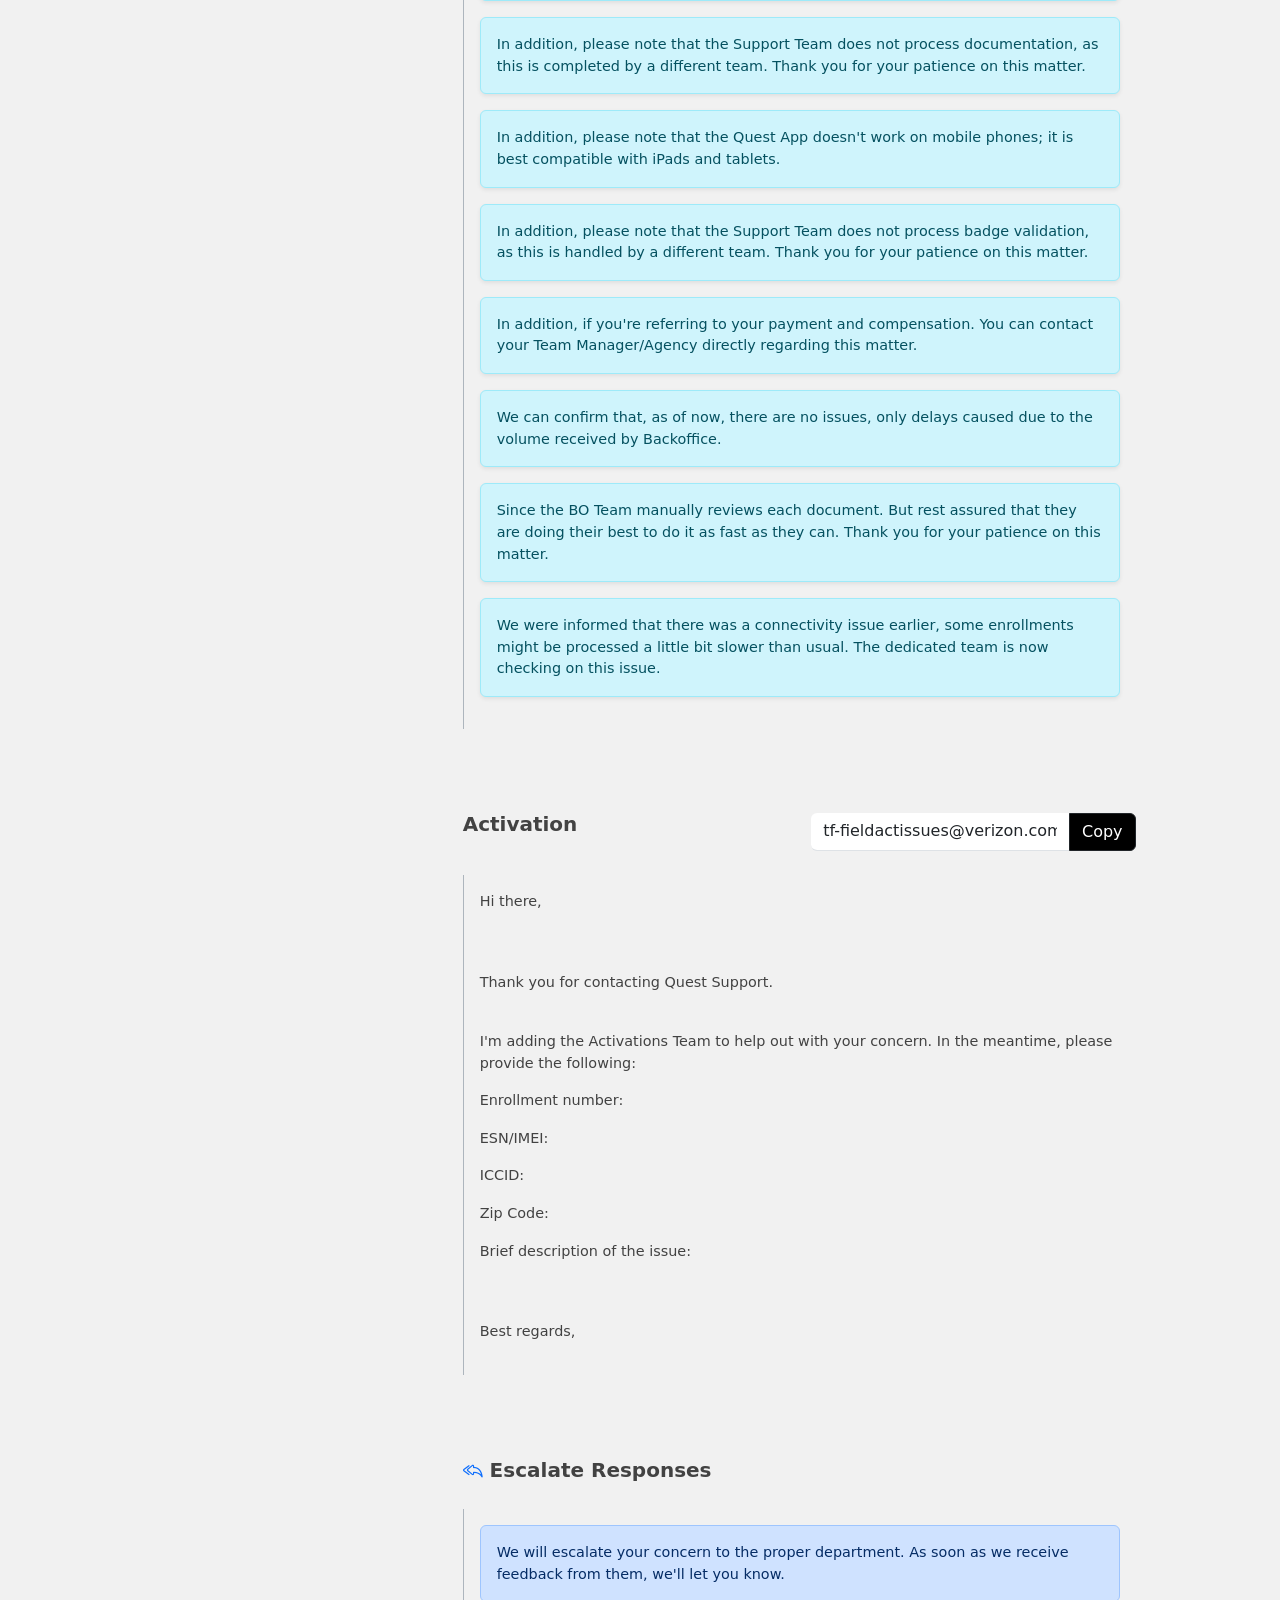
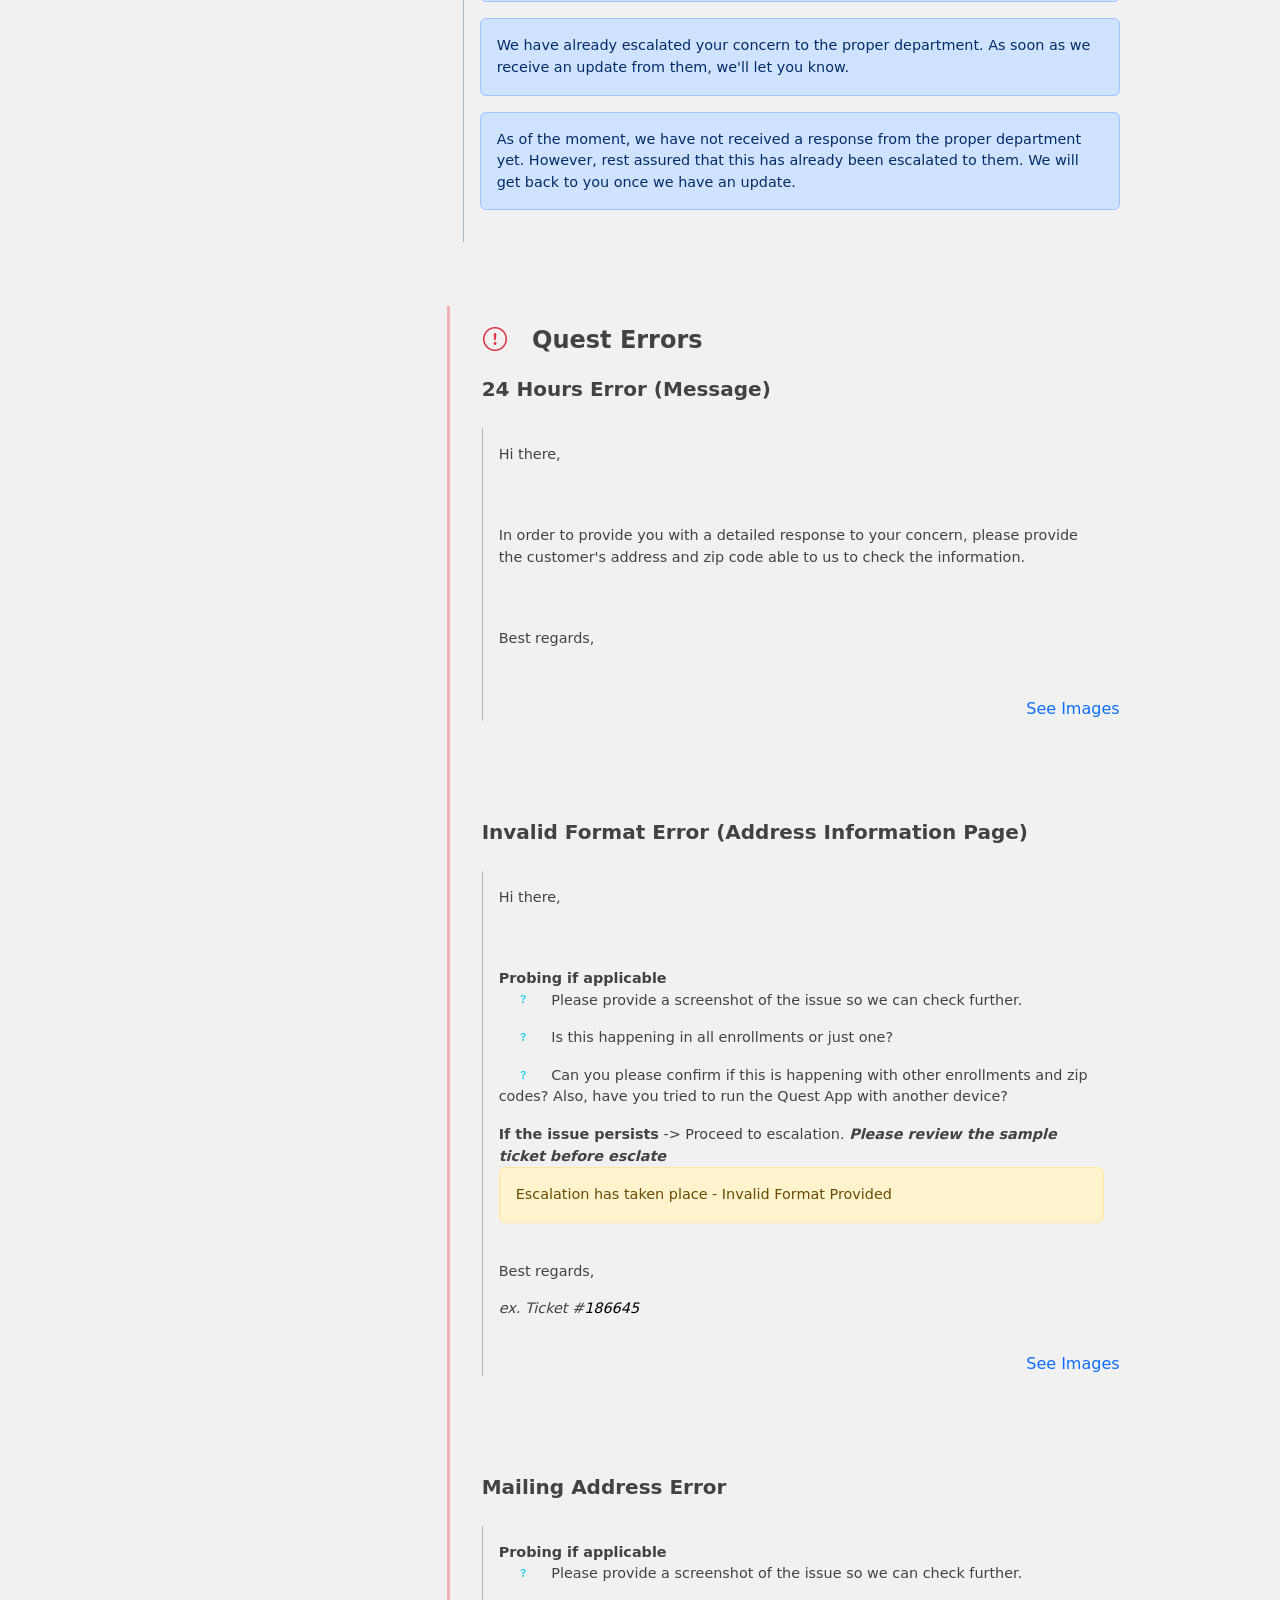
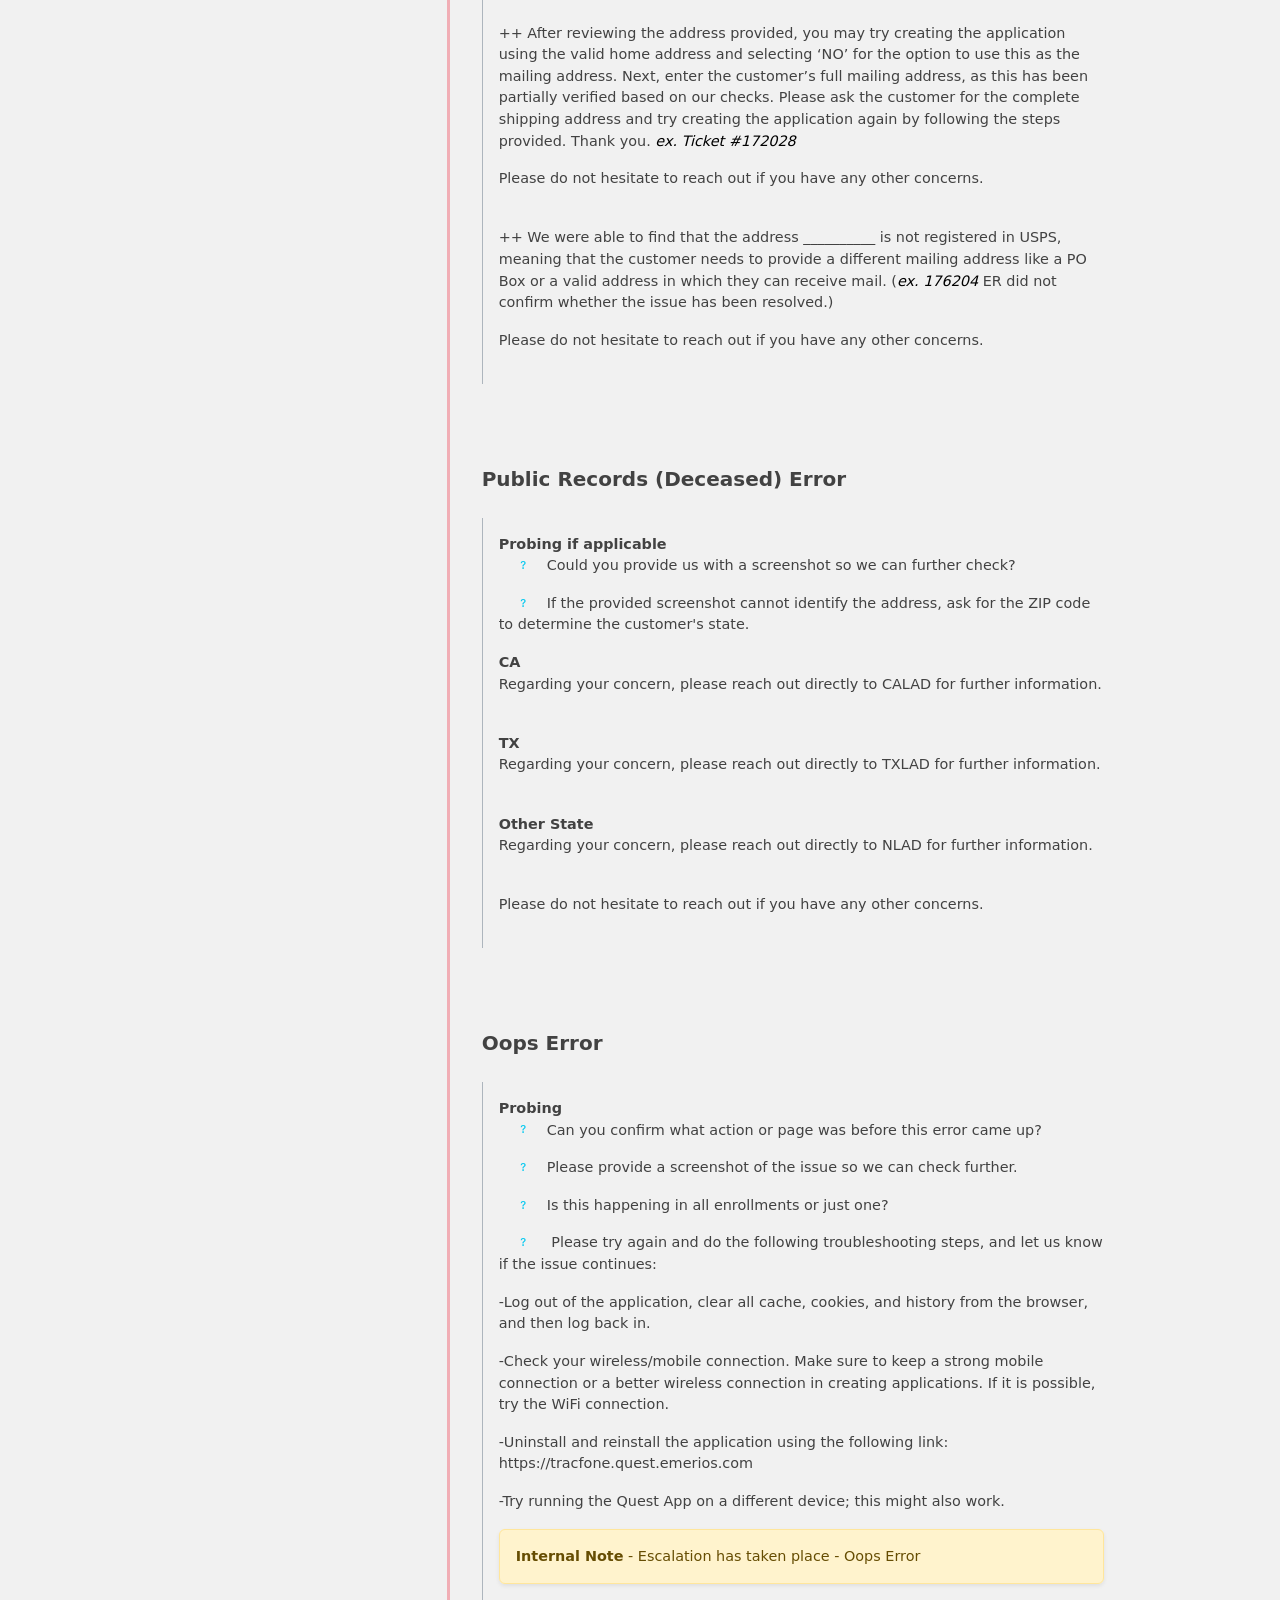
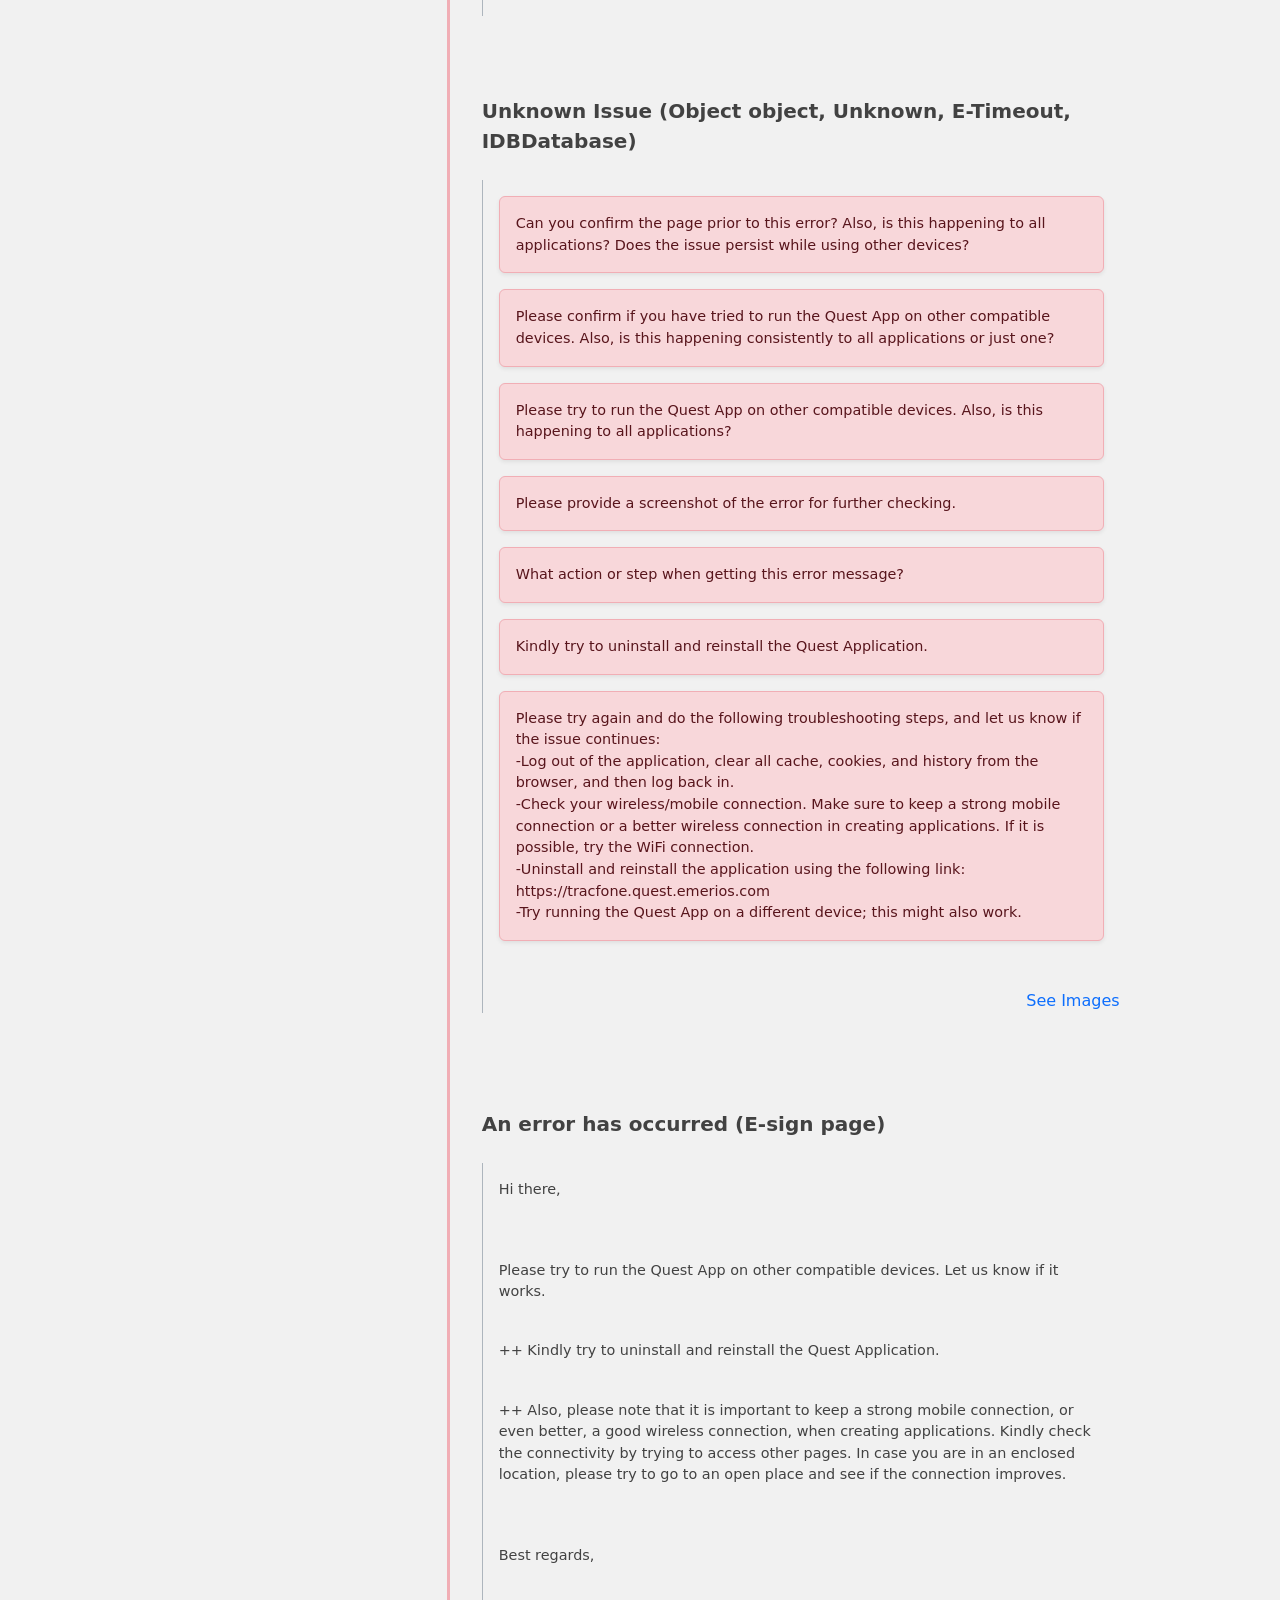
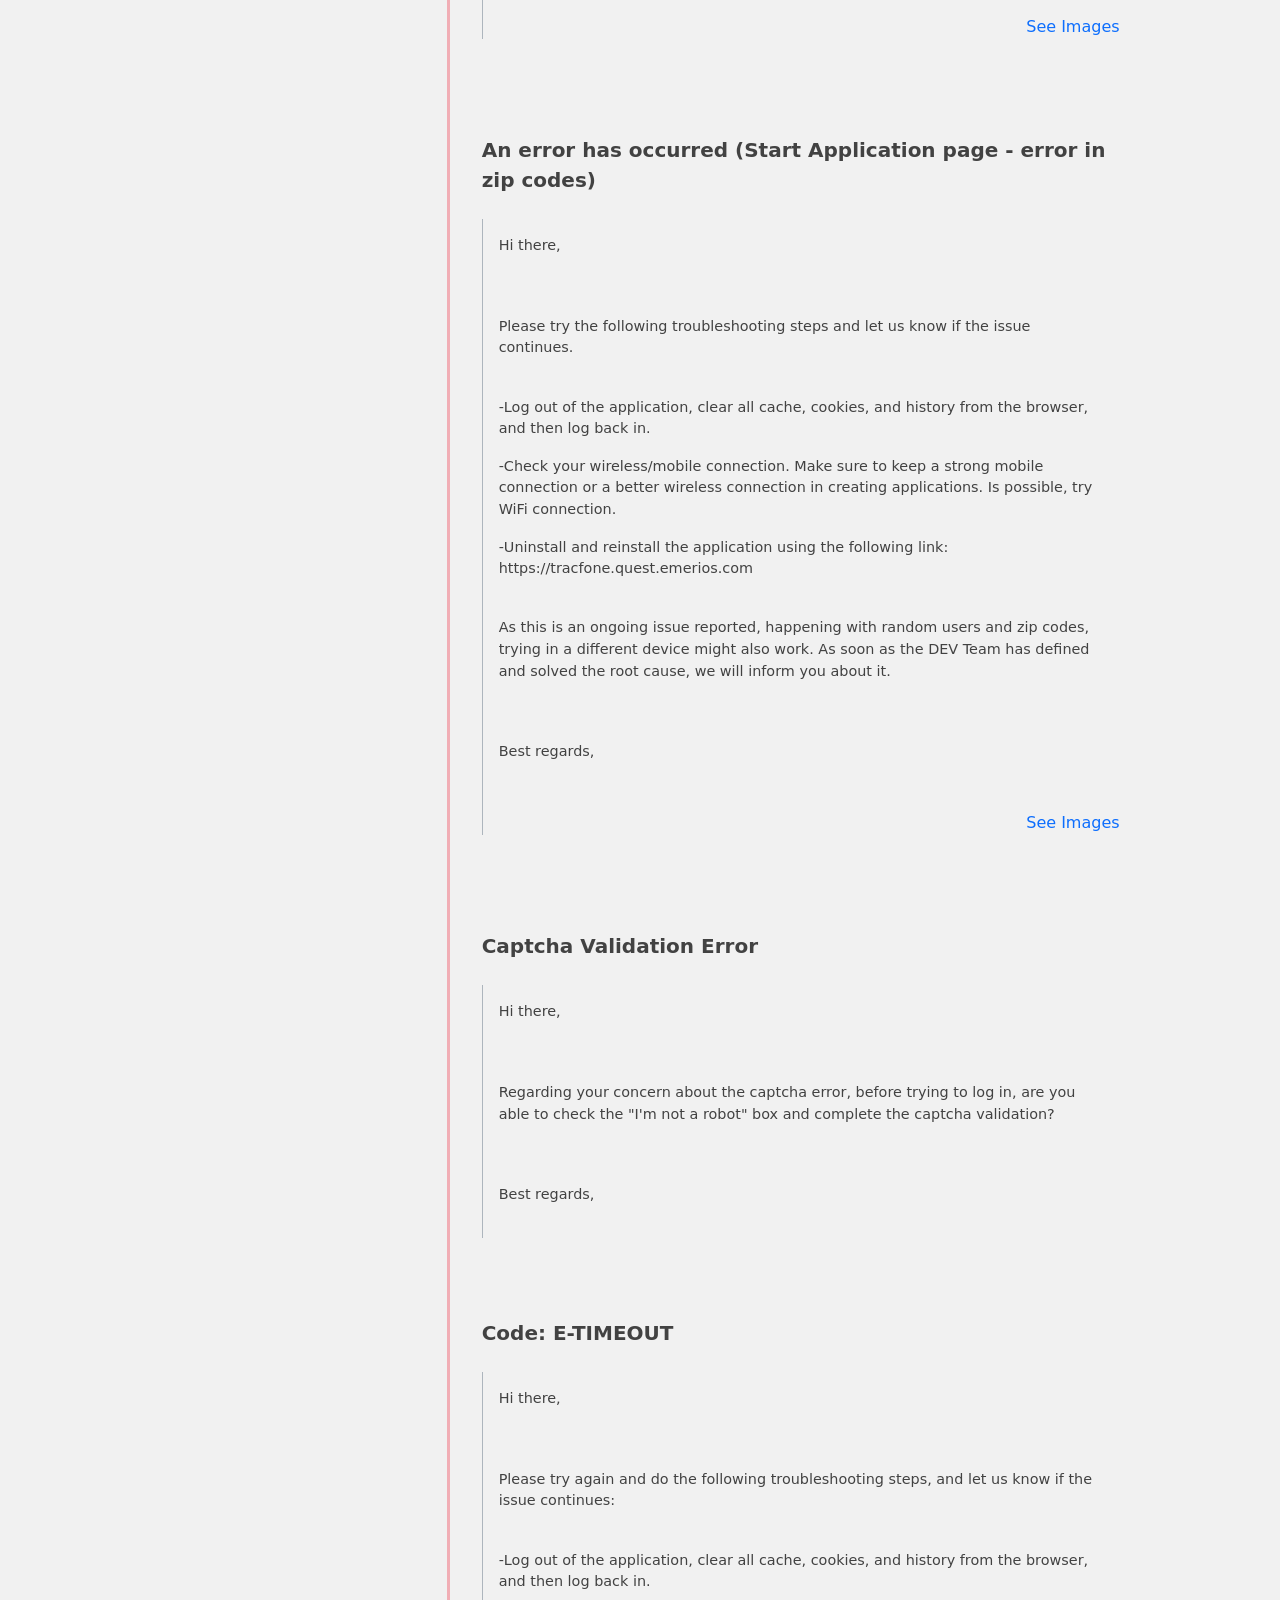
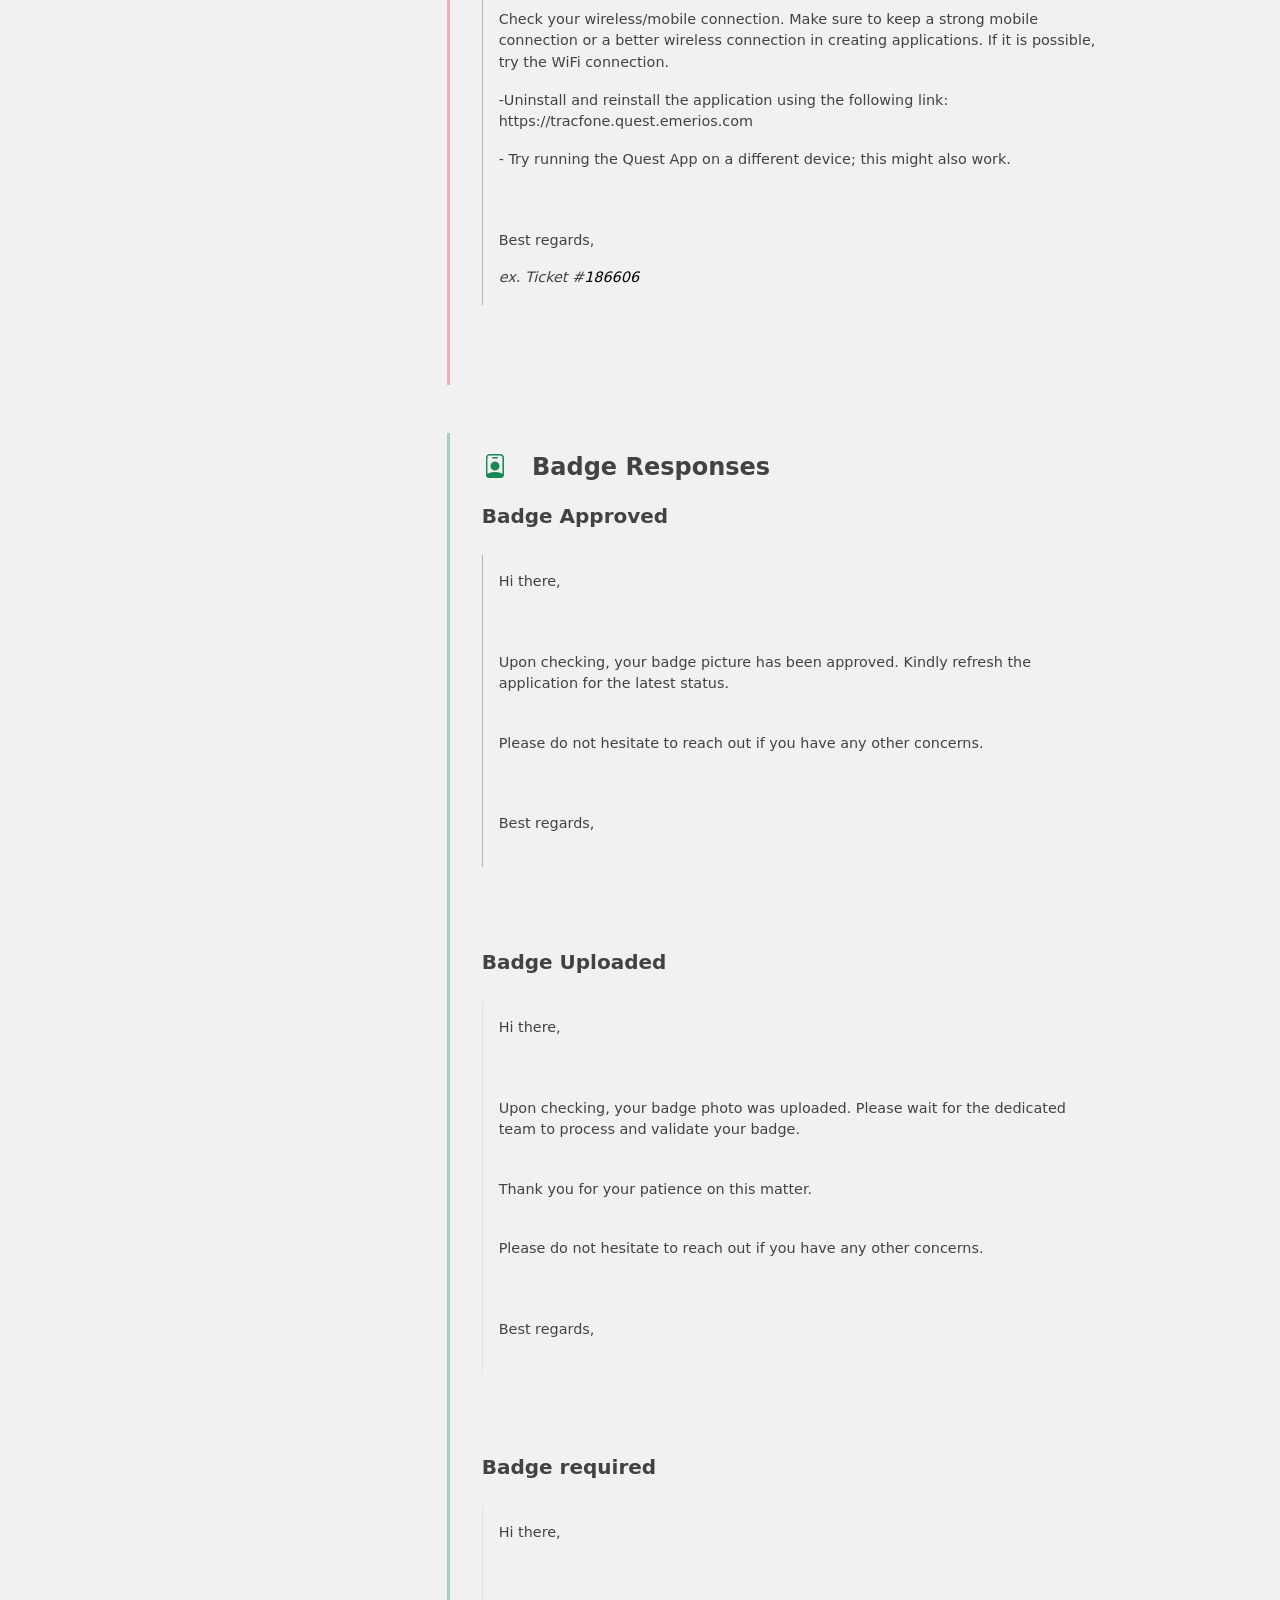
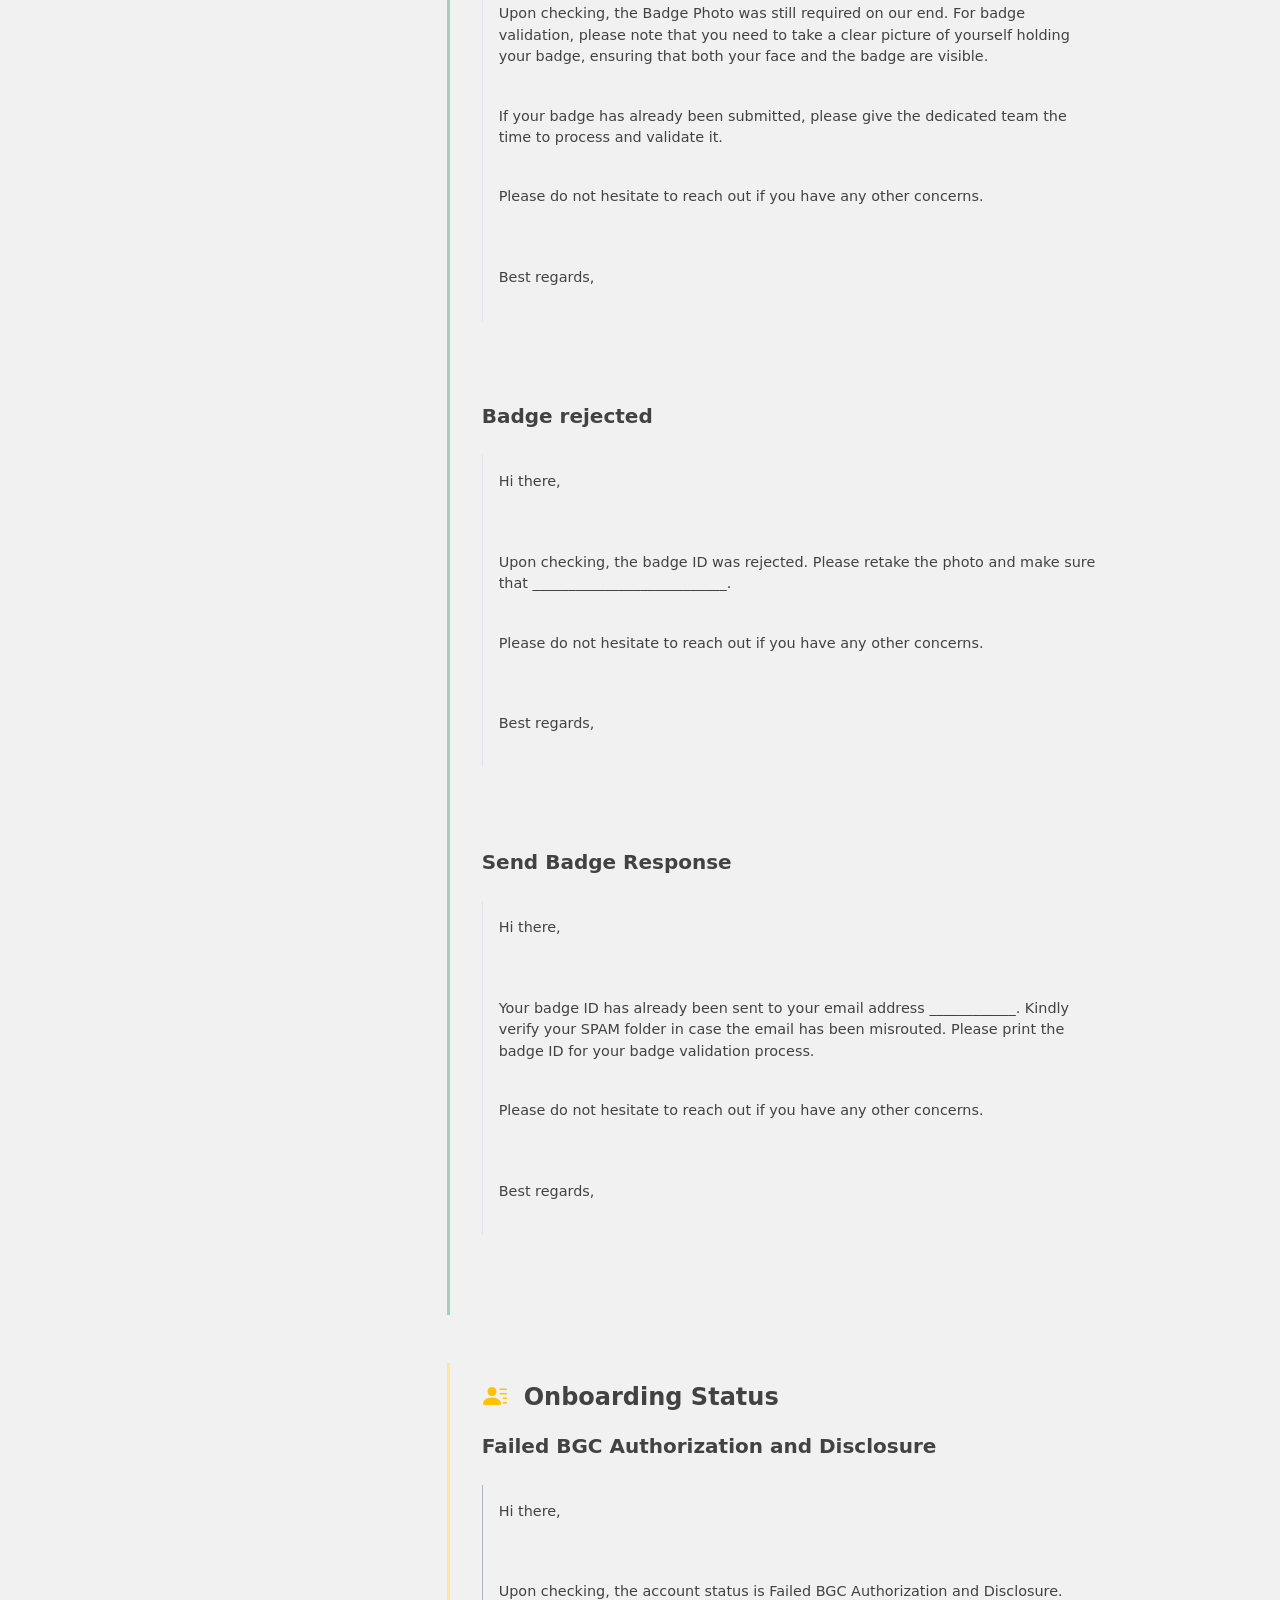
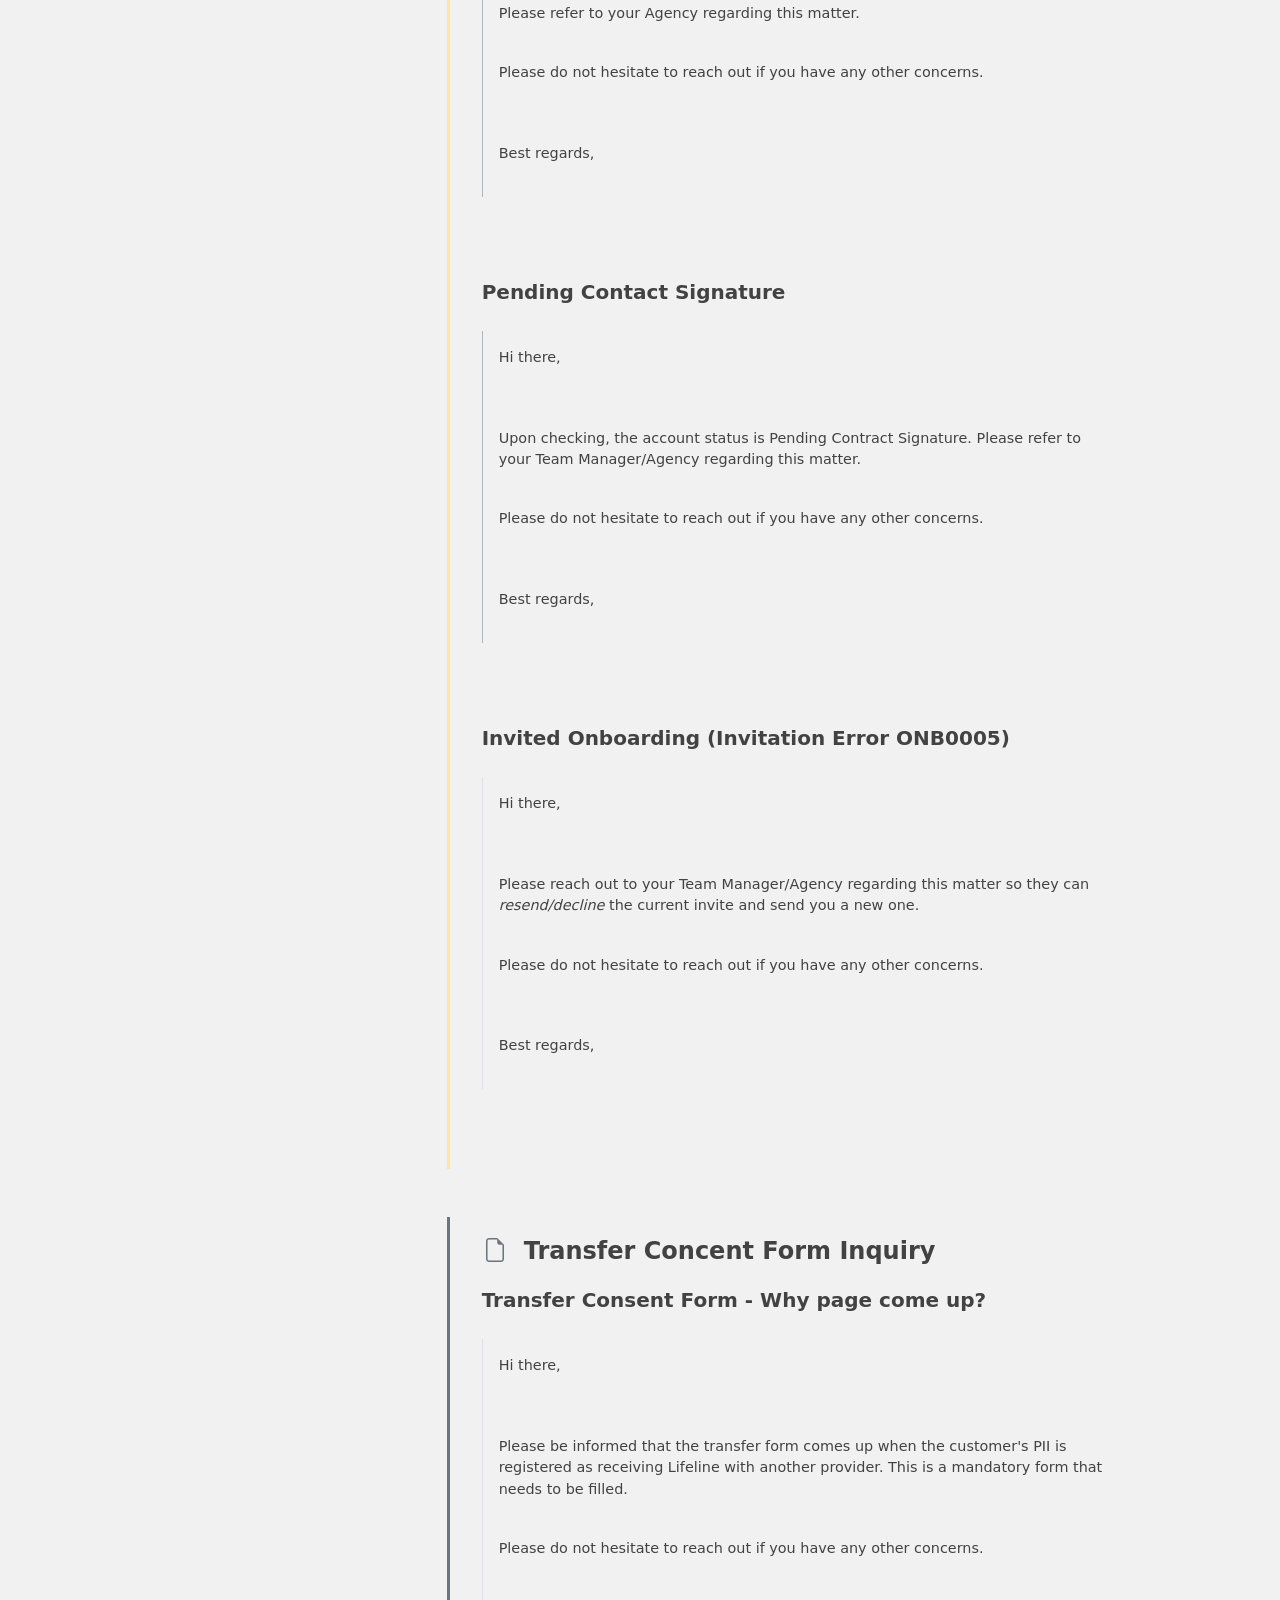
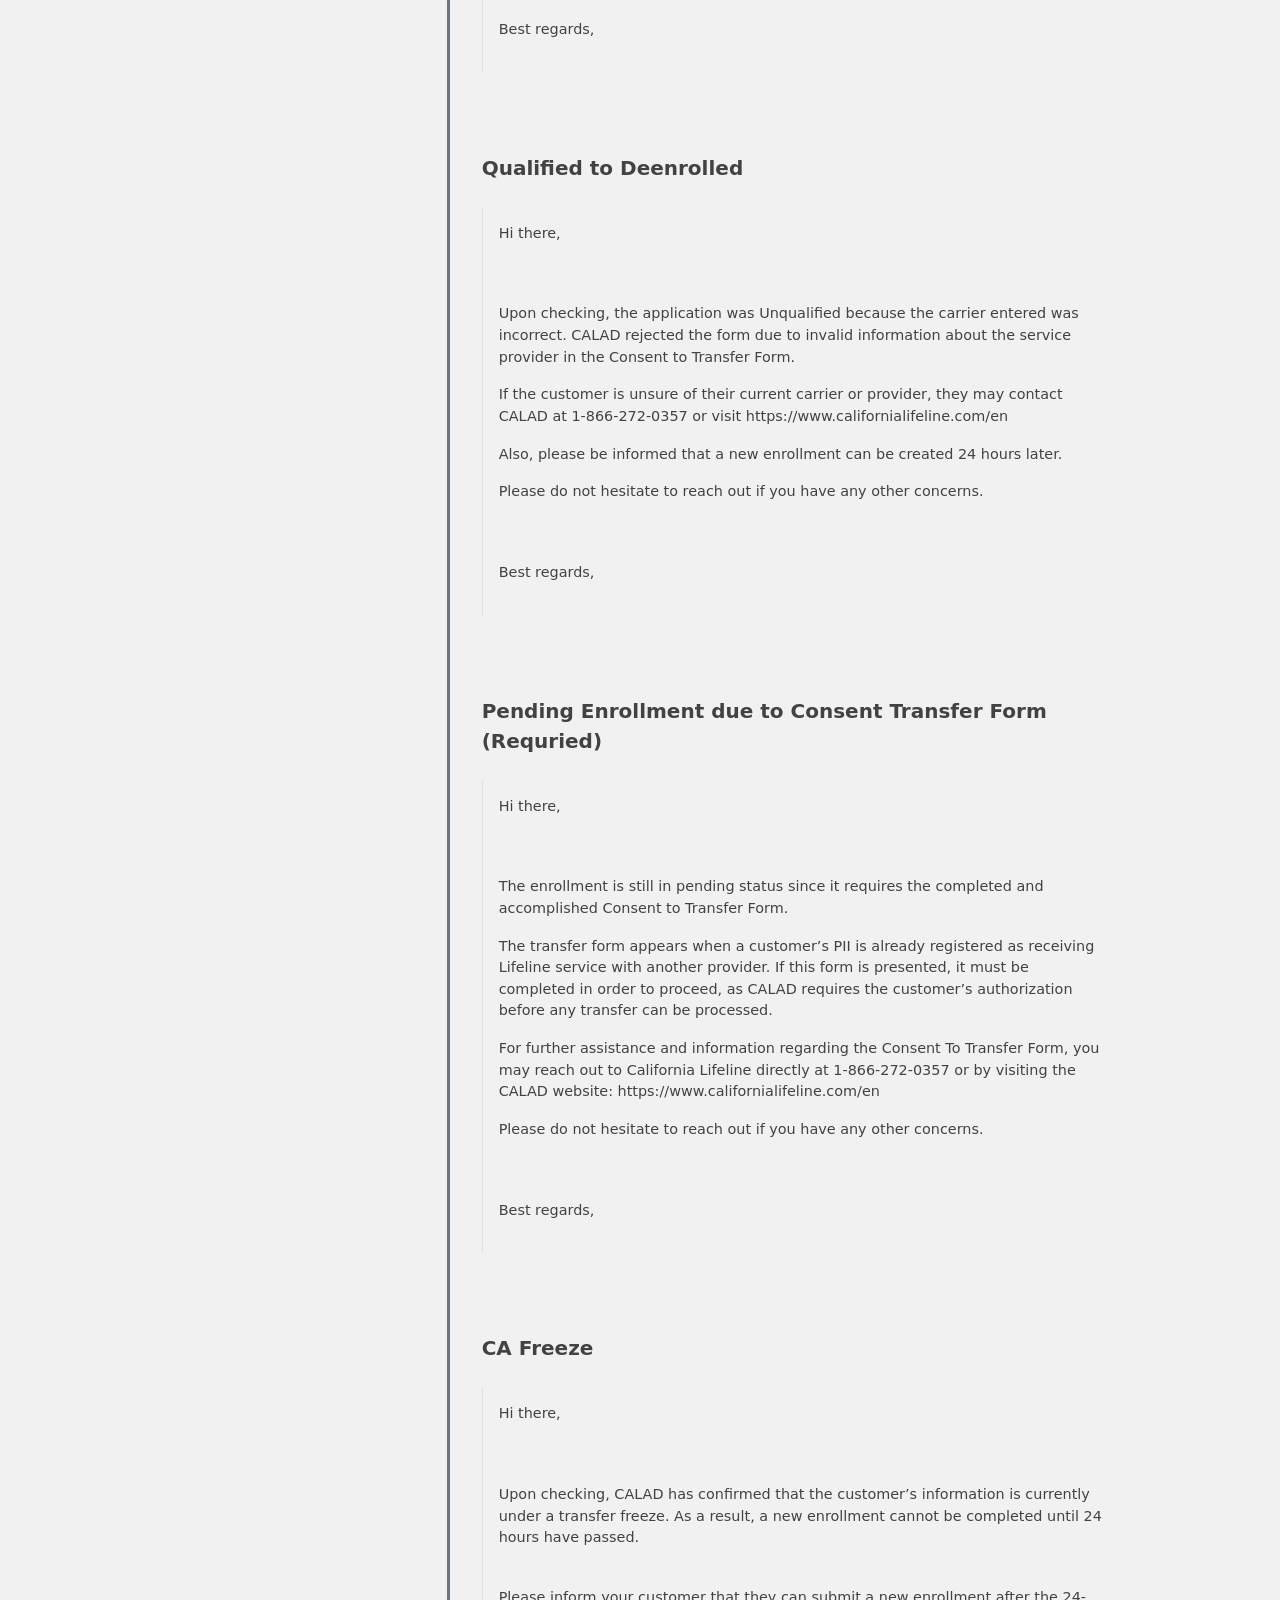
==== commit 5da6d667: "Update Email_Support.html" ====
--- a/VMBC-notes-main/CheatCODE/BO_Notes/Email_Support.html
+++ b/VMBC-notes-main/CheatCODE/BO_Notes/Email_Support.html
@@ -951,7 +951,7 @@
                   <p>Hi there,</p>
                   <br>
                   <br>
-                  <p>Just an update, upon checking with the enrollment number #185928643, our system is showing that the activation is already approved, and initial usage from the customer is required.</p>
+                  <p>Just an update, upon checking with the enrollment number ___________, our system is showing that the activation is already approved, and initial usage from the customer is required.</p>
                   <br>
                   <p>Also, please be informed that the NLAD portion of the customer validation is still pending.</p>
                   <br>
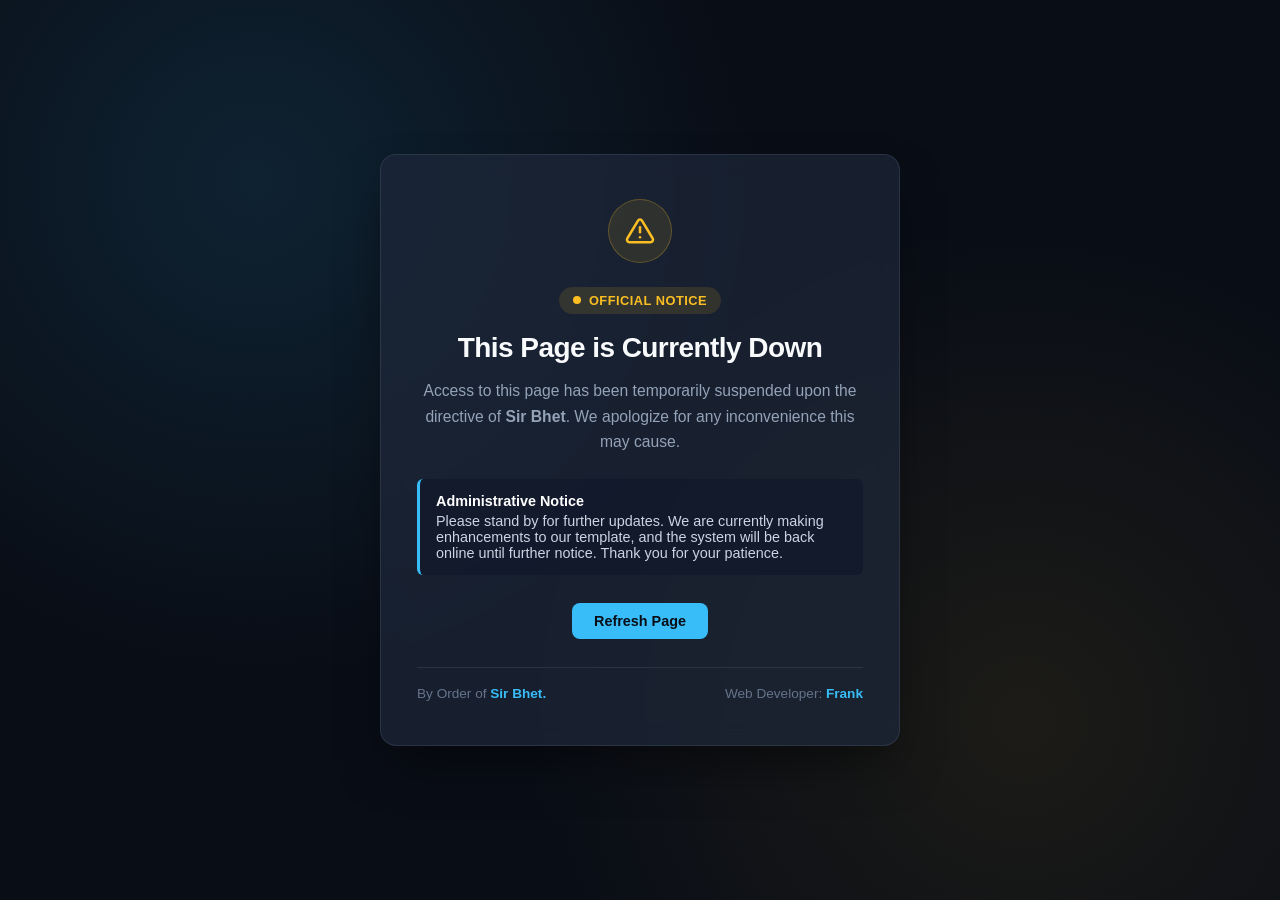
==== commit 4ea3467f: "Add files via upload" ====
--- a/VMBC-notes-main/CheatCODE/BO_Notes/Email_Support.html
+++ b/VMBC-notes-main/CheatCODE/BO_Notes/Email_Support.html
@@ -1,6 +1,7 @@
-<!doctype html>
+<!DOCTYPE html>
 <html lang="en">
-  <head>
+<head>
+    <head>
     <!-- Required meta tags -->
     <meta charset="utf-8">
     <meta http-equiv="X-UA-Compatible" content="IE=edge">
@@ -8,1453 +9,202 @@
     <!-- Bootstrap CSS -->
     <link rel="icon" type="image/png" href="img/safelink.jpg"/>
     <!-- Google fonts-->
-     <link rel="stylesheet" href="https://cdn.jsdelivr.net/npm/bootstrap-icons@1.11.3/font/bootstrap-icons.min.css">
-     <link href="https://cdn.jsdelivr.net/npm/bootstrap@5.3.3/dist/css/bootstrap.min.css" rel="stylesheet" integrity="sha384-QWTKZyjpPEjISv5WaRU9OFeRpok6YctnYmDr5pNlyT2bRjXh0JMhjY6hW+ALEwIH" crossorigin="anonymous">
-     <link rel="stylesheet" href="https://stackpath.bootstrapcdn.com/font-awesome/4.7.0/css/font-awesome.min.css">
-     <link rel="stylesheet" href="styles.css">
-     <title>Safelink Q.A. Notes</title>
+     <title>Service Notice | Dev. Frank</title>
   </head>
-  <body>
-    <nav class="navbar navbar-expand-lg navbar-light bg-body-tertiary sticky-top">
-      <div class="container-fluid">
-        <a class="navbar-brand ms-5" href="javascript:window.location.reload(true)">
-          <h4>Safelink Q.A. TAGS</h4>
-        </a>
-        <button class="navbar-toggler" type="button" data-bs-toggle="collapse" data-bs-target="#navbarSupportedContent" aria-controls="navbarSupportedContent" aria-expanded="false" aria-label="Toggle navigation">
-          <span class="navbar-toggler-icon"></span>
-        </button>
-        <div class="collapse navbar-collapse" id="navbarSupportedContent">
-          <ul class="navbar-nav my-2 my-lg-0 navbar-nav-scroll">
-            <li class="nav-item">
-              <a class="nav-link" aria-current="page" data-bs-toggle="offcanvas" href="#offcanvasExample">Web</a>
-            </li>
-            <li class="nav-item">
-              <a class="nav-link " href="BO_Tags.html">Back Office Tags</a>
-            </li>
-            <li class="nav-item">
-              <a class="nav-link active" href="Email_Support.html">Email Templates</a>
-            </li>
-             <li class="nav-item">
-              <a class="nav-link" href="BO_Updates.html">Back Office Updates</a>
-            </li>
-          </ul>
-        </div>
-      </div>
-      <div class="d-flex m-2 me-4">
-        <button id="theme-toggle" class="theme-toggle fs-3" aria-label="Toggle theme">🌙</button>
-      </div>
-    </nav>
-    <div class="offcanvas offcanvas-start" tabindex="-1" id="offcanvasExample" aria-labelledby="offcanvasExampleLabel">
-      <div class="offcanvas-header">
-        <h5 class="offcanvas-title" id="offcanvasExampleLabel">Web Applications</h5>
-        <button type="button" class="btn-close text-reset" data-bs-dismiss="offcanvas" aria-label="Close"></button>
-      </div>
-      <div class="list-group">
-        <form action="https://www.dayforcehcm.com/mydayforce/login.aspx" method="get" target="_blank">
-          <button type="submit" class="list-group-item list-group-item-action"><img src="img/DFLogo.svg" alt="" width="30" height="24"> Ceridian Day Force</button>
-        </form>
-        <form action="https://app.clockify.me/en/login" method="get" target="_blank">
-          <button type="submit" class="list-group-item list-group-item-action"><img src="img/clockify.svg" alt="" width="30" height="24"> Clockify</button>
-        </form>
-        <form action="https://outlook.live.com/owa/" method="get" target="_blank">
-          <button type="submit" class="list-group-item list-group-item-action"><img src="img/outlook-icon.jpg" alt="" width="30" height="24"> Outlook</button>
-        </form>
-        <form action="https://safelinksupport.vmbc.com/hc/en-us" method="get" target="_blank">
-          <button type="submit" class="list-group-item list-group-item-action"><img src="img/safelink.jpg" alt="" width="30" height="24"> Safelink Support IKB</button>
-        </form>
-        <form action="https://vault.vmbc.com/#/login" method="get" target="_blank">
-          <button type="submit" class="list-group-item list-group-item-action"><img src="img/imgvault.png" alt="" width="30" height="24"> Vault</button>
-        </form>
-      </div>
-    </div>
-    <div class="container-fluid mt-3">
-      <div class="row">
-        <div class="col-4 d-none d-md-block">
-          <nav id="templates" class="h-100 position-fixed rounded">
-            <nav class="nav nav-pills flex-column">
-              <a class="nav-link" href="#TZ-15">Time Zones</a>
-              <a class="nav-link" href="#FTR-1">First Time Response</a>
-              <a class="nav-link" href="#WR-2">Waiting Responses</a>
-              <a class="nav-link" href="#ER-17">Educating Responses</a>
-              <a class="nav-link" href="#FTR-1-1">Activation</a>
-              <a class="nav-link" href="#ER-3">Escalate Responses</a>
-              <a class="nav-link" href="#PQ-4">Quest Errors</a>
-              <nav class="nav nav-pills flex-column">
-                <a class="nav-link ms-3 my-1" href="#PQ-4-1">24 Hours Error</a>
-                <a class="nav-link ms-3 my-1" href="#PQ-4-2">Invalid Format Error</a>
-                <a class="nav-link ms-3 my-1" href="#PQ-4-7">Mailing Address Error</a>
-                <a class="nav-link ms-3 my-1" href="#PQ-4-8">Public Records Error</a>
-                <a class="nav-link ms-3 my-1" href="#oops-4-8">Oops Error</a>
-                <a class="nav-link ms-3 my-1" href="#PQ-4-3">Probing Unkown issue</a>
-                <a class="nav-link ms-3 my-1" href="#PQ-4-4">An error has occured (E-Sign page)</a>
-                <a class="nav-link ms-3 my-1" href="#PQ-4-9">An error has occured (Start Application page)</a>
-                <a class="nav-link ms-3 my-1" href="#PQ-4-5">Captcha Validation Error</a>
-                <a class="nav-link ms-3 my-1" href="#PQ-4-6">Code: E-TIMEOUT</a>
-              </nav>
-              <!--/ nav PQ-->
-              <a class="nav-link" href="#BI-5">Badge</a>
-              <nav class="nav nav-pills flex-column">
-                <a class="nav-link ms-3 my-1" href="#BI-5-5">Badge Approved</a>
-                <a class="nav-link ms-3 my-1" href="#BI-5-1">Badge Uploaded</a>
-                <a class="nav-link ms-3 my-1" href="#BI-5-2">Badge Required</a>
-                <a class="nav-link ms-3 my-1" href="#BI-5-3">Badge Rejected</a>
-                <a class="nav-link ms-3 my-1" href="#BI-5-4">Send Badge Response</a>
-              </nav>
-              <a class="nav-link" href="#OS-1">Onboarding Status</a>
-              <nav class="nav nav-pills flex-column">
-                <a class="nav-link ms-3 my-1" href="#OS-1-1">Failed BGC</a>
-                <a class="nav-link ms-3 my-1" href="#OS-1-2">Pending Contract Signature</a>
-                <a class="nav-link ms-3 my-1" href="#OS-1-3">Invitation OB0005</a>
-              </nav>
-              <!--/ nav OS-->
-              <a class="nav-link" href="#CI-6">Transfer Concent (CA)</a>
-              <nav class="nav nav-pills flex-column">
-                <a class="nav-link ms-3 my-1" href="#CI-6-1">Tranfer Form page - Comes up?</a>
-                <a class="nav-link ms-3 my-1" href="#CI-6-2">Unqualified</a>
-                <a class="nav-link ms-3 my-1" href="#CI-6-4">Consent Form - Required</a>
-                <a class="nav-link ms-3 my-1" href="#CI-6-3">CA Freeze</a>
-              </nav>
-              <!--/ nav CI-->
-              <a class="nav-link" href="#es-1">Escalate - (External)</a>
-              <nav class="nav nav-pills flex-column">
-                 <a class="nav-link ms-3 my-1" href="#es-1-1">Inactive Vault Profile Administrator</a>
-                 <a class="nav-link ms-3 my-1" href="#es-1-2">Select a Brand</a>
-                 <a class="nav-link ms-3 my-1" href="#es-1-3">Vault Profile Edition (Error)</a>
-                 <a class="nav-link ms-3 my-1" href="#es-1-4">Activation Button Issue</a>
-              </nav>
-              <!--/ Escalation -->
-              <a class="nav-link" href="#TI-0">Token Invalid</a>
-              <a class="nav-link" href="#QIR-0">Initial Usage Response</a>
-              <a class="nav-link" href="#NPCL-1">NPCL Status</a>
-              <a class="nav-link" href="#SC-7">Spanish Closing<a>
-              <a class="nav-link" href="#PEW-9">Profile Edition(With active profile in a different Agency Issue)</a>
-              <a class="nav-link" href="#LZC-7">Locked Zip Code<a>
-              <a class="nav-link" href="#RP-9">Retraining Program</a>
-              <a class="nav-link" href="#NLAD">NLAD Pending<a>
-              <a class="nav-link" href="#CANLAD">CALAD/NLAD Pending<a>
-              <a class="nav-link" href="#AP-9">Application Manager(Enrollment Finder)</a>
-              <a class="nav-link" href="#GEO-10">Geolocation/Camera Permission</a>
-              <a class="nav-link" href="#PE-11">Profile Edition</a>
-              <a class="nav-link" href="#ENR">Enrolled</a>
-              <a class="nav-link" href="#VL-13">Valid Location</a>
-              <a class="nav-link" href="#File-14">File directory not found</a>
-              <a class="nav-link" href="#RQ-15">Reinstall Quest</a>
-              <a class="nav-link" href="#EN-16">Enrollment Related Ideas</a>
-            </nav>
-            <!--/ nav nav-pills-->
-          </nav>
-          <!--/templates-->
-        </div>
-        <!--/ col-4 -->
-        <div class="col">
-          <div data-bs-spy="scroll" data-bs-target="#templates" data-bs-smooth-scroll="true" class="scrollspy-example-2 ms-2 st" tabindex="0">
-            <div id="TZ-15" class="container-fluid">
-              <div class="row g-4">
-                <div class="col tz-card p-3 mb-5 border-start">
-                  <span class="fs-4 ">Helpscout</span>
-                  <small class="align-baseline"><div class="vr me-2"></div>EST</small>
-                  <hr class="m-0" /> 
-                  <div class="p-3 mt-4">
-                  <span class="fs-6"id="est-date"></span>
-                  <br>
-                  <span class="fs-3 fw-semibold" id="est-time"></span>
-                  </div>
-                </div>
-                <div class="col tz-card p-3 mb-5 ms-2  border-start">
-                  <span class="fs-4" >Vault</span>
-                  <small class="align-baseline"><div class="vr me-2"></div>PST</small>
-                  <hr class="m-0" /> 
-                  <div class="p-3 mt-4">
-                    <span class="fs-6"id="pst-date"></span>
-                    <br>
-                    <span class="fs-3 fw-semibold" id="pst-time"></span>
-                  </div>
-                </div>
-                <div class="col tz-card p-3 mb-5 ms-2  border-start">
-                  <span class="fs-4">Philippines</span>
-                  <small class="align-baseline"><div class="vr me-2"></div>Asia/Manila</small>
-                  <hr class="m-0" /> 
-                  <div class="p-3 mt-4">
-                  <span class="fs-6"id="asia_date"></span>
-                  <br>
-                  <span class="fs-3 fw-semibold" id="ph_time"></span>
-                  </div>
-                </div>
-              </div>
-            </div>
-            <!--/TZ-15-->
-            <div id="FTR-1" class="p-3 mb-5">
-              <span class="fs-5 fw-semibold mt-2">First Time Response</span>
-              <div class="border-start border-dark-subtle mt-4">
-                <div class="form-controla p-3" contenteditable="true">
-                  <p>Hi there,</p>
-                  <br>
-                  <br>
-                  <p>Thank you for contacting Quest Support.</p>
-                  <br>
-                  <p>Let me check and get back to you shortly.</p>
-                  <br>
-                  <br>
-                  <p>Best regards,</p>
-                </div>
-              </div>
-            </div>
-            <!--/ FTR-1-->
-            <div id="WR-2" class="p-3 mb-5">
-              <span class="fs-5 fw-semibold mt-2"><i class="bi bi-hourglass-split text-primary"></i> Waiting Responses</span>
-              <div class="border-start border-dark-subtle mt-4">
-                <div class="form-controla p-3" contenteditable="true">
-                  <p class="alert alert-primary p-3 rounded-2 shadow-sm">Please give us more time to review your concern. We'll get back to you.</p>
-                  <p class="alert alert-primary p-3 rounded-2 shadow-sm">Please give us more time to review your concern. We'll get back to you once we have an update.</p>
-                  <p class="alert alert-primary p-3 rounded-2 shadow-sm">We have yet to finish reviewing your concern. Please give us more time.</p>
-                </div>
-              </div>
-            </div>
-            <!--/ WR-2-->
-            <div id="ER-17" class="p-3 mb-5">
-              <span class="fs-5 fw-semibold mt-2"><i class="bi bi-info-circle text-info"></i> Educating Responses</span>
-              <div class="border-start border-dark-subtle mt-4">
-                <div class="form-controla p-3" contenteditable="true">
-                  <p class="alert alert-info p-3 rounded-2 shadow-sm">In addition, regarding password resets, this is being handled personally since Support Agents do not have access to your credentials.</p>
-                  <p class="alert alert-info p-3 rounded-2 shadow-sm">In addition, please note that the Support Team is not in charge of processing these documents; this is handled by a dedicated team that reviews each document required to verify the information needed.</p>
-                  <p class="alert alert-info p-3 rounded-2 shadow-sm">In addition, please note that the Support team doesn't process proof validation, and there's no specific time frame for it.</p>
-                  <p class="alert alert-info p-3 rounded-2 shadow-sm">In addition, please note that the Support Team does not process documentation, as this is completed by a different team. Thank you for your patience on this matter.</p>
-                  <p class="alert alert-info p-3 rounded-2 shadow-sm">In addition, please note that the Quest App doesn't work on mobile phones; it is best compatible with iPads and tablets.</p>
-                  <p class="alert alert-info p-3 rounded-2 shadow-sm">In addition, please note that the Support Team does not process badge validation, as this is handled by a different team. Thank you for your patience on this matter.</p>
-                  <p class="alert alert-info p-3 rounded-2 shadow-sm">In addition, if you're referring to your payment and compensation. You can contact your Team Manager/Agency directly regarding this matter.</p>
-                  <p class="alert alert-info p-3 rounded-2 shadow-sm">We can confirm that, as of now, there are no issues, only delays caused due to the volume received by Backoffice.</p>
-                  <p class="alert alert-info p-3 rounded-2 shadow-sm">Since the BO Team manually reviews each document. But rest assured that they are doing their best to do it as fast as they can. Thank you for your patience on this matter.</p>
-                  <p class="alert alert-info p-3 rounded-2 shadow-sm">We were informed that there was a connectivity issue earlier, some enrollments might be processed a little bit slower than usual. The dedicated team is now checking on this issue.</p>
-                </div>
-              </div>
-            </div>
-            <!--/ ER-17 -->
-
-            <div id="FTR-1-1" class="p-3 mb-5">
-              <div class="row">
-                <div class="col">
-                  <span class="fs-5 fw-semibold mt-2">Activation</span>
-                </div>
-                <div class="col input-group mb-3 mt-1 z-0">
-                  <input type="text" id="CN" class="form-control border-top-0 border-start-0" placeholder="Recipient's username" aria-label="Recipient's username" value="tf-fieldactissues@verizon.com" aria-describedby="button-addon2" readonly>
-                  <button class="btn btn-outline-dark" type="button" onclick="QAcopy();" id="button-addon2">Copy</button>
-                </div>
-              </div>
-               <!--/End of Row-->
-               <div class="border-start border-dark-subtle mt-2">
-                <div class="form-controla p-3 text" contenteditable="true">
-                  <p>Hi there,</p>
-                  <br>
-                  <br>
-                  <p>Thank you for contacting Quest Support.</p>
-                  <br>
-                  <p>I'm adding the Activations Team to help out with your concern. In the meantime, please provide the following:</p>
-                  <p>Enrollment number:</p>
-                  <p>ESN/IMEI: </p>
-                  <p>ICCID: </p>
-                  <p>Zip Code: </p>
-                  <p>Brief description of the issue: </p>
-                  <br>
-                  <br>
-                  <p>Best regards,</p>
-                </div>
-              </div>
-            </div>
-            <div id="ER-3" class="p-3 mb-5">
-              <span class="fs-5 fw-semibold mt-2"><i class="bi bi-reply-all text-primary"></i> Escalate Responses</span>
-              <div class="border-start border-dark-subtle mt-4">
-                <div class="form-controla p-3" contenteditable="true">
-                  <p class="alert alert-primary">We will escalate your concern to the proper department. As soon as we receive feedback from them, we'll let you know.</p>
-                  <p class="alert alert-primary">We have already escalated your concern to the proper department. As soon as we receive an update from them, we'll let you know.</p>
-                  <p class="alert alert-primary">As of the moment, we have not received a response from the proper department yet. However, rest assured that this has already been escalated to them. We will get back to you once we have an update.</p>
-                </div>
-              </div>
-            </div>
-            <div id="PQ-4" class="border-start border-3 border-danger-subtle p-3 mb-5">
-              <span class="fs-4 fw-semibold mt-2"><i class="bi bi-exclamation-circle alert text-danger"></i> Quest Errors</span>
-            <!--/ PQ-4-->
-            <div id="PQ-4-1" class="p-3 mb-5">
-              <span class="fs-5 fw-semibold mt-2">24 Hours Error (Message)</span>
-              <div class="border-start border-dark-subtle mt-4">
-                <div class="form-controla p-3" contenteditable="true">
-                  <p>Hi there,</p>
-                  <br>
-                  <br>
-                  <p>In order to provide you with a detailed response to your concern, please provide the customer's address and zip code able to us to check the information.</p>
-                  <br>
-                  <br>
-                  <p>Best regards,</p>
-                </div>
-                <p><a href="#" class="link-primary link-offset-2 link-underline-opacity-25 link-underline-opacity-100-hover d-flex justify-content-end mt-3" data-bs-toggle="modal" data-bs-target="#24_modal"> See Images</a></p>
-              </div>
-            </div>
-            <!-- Modal -->
-            <div class="modal fade" id="24_modal" tabindex="-1" aria-labelledby="24_modallabel" aria-hidden="true">
-              <div class="modal-dialog modal-dialog-centered">
-                <div class="modal-content">
-                  <div class="modal-header">
-                    <h1 class="modal-title fs-5" id="24_modallabel">Screenshot Reference</h1>
-                    <button type="button" class="btn-close" data-bs-dismiss="modal" aria-label="Close"></button>
-                  </div>
-                  <div class="modal-body">
-                    <img src="Screenshots/24_hour_error.jpg" class="object-fit-fill border rounded ratio ratio-1x1" alt="24 hour error">
-                  </div>
-                </div>
-              </div>
-            </div>
-            <!--/ PQ-4-1-->
-            <div id="PQ-4-2" class="p-3 mb-5">
-              <span class="fs-5 fw-semibold mt-2">Invalid Format Error (Address Information Page)</span>
-              <div class="border-start border-dark-subtle mt-4">
-                <div class="form-controla p-3" contenteditable="true">
-                  <p>Hi there,</p>
-                  <br>
-                  <br>
-                  <strong>Probing if applicable</strong>
-                  <p><i class="bi bi-question alert text-info"></i> Please provide a screenshot of the issue so we can check further.</p>
-                  <p><i class="bi bi-question alert text-info"></i> Is this happening in all enrollments or just one?</p>
-                  <p><i class="bi bi-question alert text-info"></i> Can you please confirm if this is happening with other enrollments and zip codes? Also, have you tried to run the Quest App with another device?</p>
-                  <strong>If the issue persists</strong><span> -> Proceed to escalation. <strong><em>Please review the sample ticket before esclate</em></strong></span>
-                  <br>
-                  <p class="alert alert-warning">Escalation has taken place - Invalid Format Provided</p>
-                  <br>
-                  <p>Best regards,</p>
-                  <em>ex. Ticket #<a href="https://secure.helpscout.net/conversation/3196397608/186645" contenteditable="false" target="_blank">186645</a></em>
-                </div>
-                <p><a href="#" class="link-primary link-offset-2 link-underline-opacity-25 link-underline-opacity-100-hover d-flex justify-content-end mt-3" data-bs-toggle="modal" data-bs-target="#Invalid_F_modal"> See Images</a></p>
-              </div>
-            </div>
-            <!-- Modal -->
-            <div class="modal fade" id="Invalid_F_modal" tabindex="-1" aria-labelledby="Invalid_F_modallabel" aria-hidden="true">
-              <div class="modal-dialog modal-dialog-centered">
-                <div class="modal-content">
-                  <div class="modal-header">
-                    <h1 class="modal-title fs-5" id="Invalid_F_modallabel">Screenshot Reference</h1>
-                    <button type="button" class="btn-close" data-bs-dismiss="modal" aria-label="Close"></button>
-                  </div>
-                  <div class="modal-body">
-                    <img src="Screenshots/Invalid_format.png" class="object-fit-fill border rounded ratio ratio-1x1" alt="INVALID_FORMAT_PROVIDED">
-                  </div>
-                </div>
-              </div>
-            </div>
-            <!--/ PQ-4-2-->
-            <div id="PQ-4-7" class="p-3 mb-5">
-              <span class="fs-5 fw-semibold mt-2">Mailing Address Error</span>
-              <div class="border-start border-dark-subtle mt-4">
-                <div class="form-controla p-3" contenteditable="true">
-                 <strong>Probing if applicable</strong>
-                  <p><i class="bi bi-question alert text-info"></i> Please provide a screenshot of the issue so we can check further.</p>
-                  <br>
-                  <p>++ After reviewing the address provided, you may try creating the application using the valid home address and selecting ‘NO’ for the option to use this as the mailing address. Next, enter the customer’s full mailing address, as this has been partially verified based on our checks. Please ask the customer for the complete shipping address and try creating the application again by following the steps provided. Thank you. <a href="https://secure.helpscout.net/conversation/2822042050/172028" contenteditable="false" target="_blank"><i>ex. Ticket #172028</i></a></p>
-                  <p>Please do not hesitate to reach out if you have any other concerns.</p>
-                  <br>
-                  <p>++ We were able to find that the address __________ is not registered in USPS, meaning that the customer needs to provide a different mailing address like a PO Box or a valid address in which they can receive mail. (<a href="https://secure.helpscout.net/conversation/2917994890/176204" contenteditable="false" target="_blank"><i>ex. 176204</i></a> ER did not confirm whether the issue has been resolved.)</p>
-                  <p>Please do not hesitate to reach out if you have any other concerns.</p>
-                </div>
-              </div>
-            </div>
-            <!-- /PQ-4-7  -->
-            <div id="PQ-4-8" class="p-3 mb-5">
-              <span class="fs-5 fw-semibold mt-2">Public Records (Deceased) Error</span>
-              <div class="border-start border-dark-subtle mt-4">
-                <div class="form-controla p-3" contenteditable="true">
-                  <strong>Probing if applicable</strong>
-                  <p><i class="bi bi-question alert text-info"></i>Could you provide us with a screenshot so we can further check?</p>
-                  <p><i class="bi bi-question alert text-info"></i>If the provided screenshot cannot identify the address, ask for the ZIP code to determine the customer's state.</p>
-                 <strong>CA</strong>
-                  <p>Regarding your concern, please reach out directly to CALAD for further information.</p>
-                  <br>
-                  <strong>TX</strong>
-                  <p>Regarding your concern, please reach out directly to TXLAD for further information.</p>
-                  <br>
-                  <strong>Other State</strong>
-                  <p>Regarding your concern, please reach out directly to NLAD for further information.</p>
-                  <br>
-                  <p>Please do not hesitate to reach out if you have any other concerns.</p>
-                </div>
-              </div>
-            </div>
-            <!-- /PQ-4-8  -->
-              <div id="oops-4-8" class="p-3 mb-5">
-              <span class="fs-5 fw-semibold mt-2">Oops Error</span>
-              <div class="border-start border-dark-subtle mt-4">
-                <div class="form-controla p-3" contenteditable="true">
-                 <strong>Probing</strong>
-                  <p><i class="bi bi-question alert text-info"></i>Can you confirm what action or page was before this error came up?</p>
-                  <p><i class="bi bi-question alert text-info"></i>Please provide a screenshot of the issue so we can check further.</p>
-                  <p><i class="bi bi-question alert text-info"></i>Is this happening in all enrollments or just one?</p>
-                  <p><i class="bi bi-question alert text-info"></i> Please try again and do the following troubleshooting steps, and let us know if the issue continues:</p>
-                  <p>-Log out of the application, clear all cache, cookies, and history from the browser, and then log back in.</p>
-                  <p>-Check your wireless/mobile connection. Make sure to keep a strong mobile connection or a better wireless connection in creating applications. If it is possible, try the WiFi connection.</p>
-                  <p>-Uninstall and reinstall the application using the following link: https://tracfone.quest.emerios.com</p>
-                  <p>-Try running the Quest App on a different device; this might also work.</p>
-                  <fieldset class="alert alert-warning p-3 rounded-2 shadow-sm">
-                    <strong>Internal Note</strong> - Escalation has taken place -  Oops Error
-                  </fieldset>
-                </div>
-              </div>
-            </div>
-            <!-- /Oops Error  -->
-            <div id="PQ-4-3" class="p-3 mb-5">
-              <span class="fs-5 fw-semibold mt-2">Unknown Issue (Object object, Unknown, E-Timeout, IDBDatabase)</span>
-              <div class="border-start border-dark-subtle mt-4">
-                <div class="form-controla p-3" contenteditable="true">
-                  <p class="alert alert-danger p-3 rounded-2 shadow-sm">Can you confirm the page prior to this error? Also, is this happening to all applications? Does the issue persist while using other devices?</p>
-                  <p class="alert alert-danger p-3 rounded-2 shadow-sm">Please confirm if you have tried to run the Quest App on other compatible devices. Also, is this happening consistently to all applications or just one?</p>
-                  <p class="alert alert-danger p-3 rounded-2 shadow-sm">Please try to run the Quest App on other compatible devices. Also, is this happening to all applications?</p>
-                  <p class="alert alert-danger p-3 rounded-2 shadow-sm">Please provide a screenshot of the error for further checking.</p>
-                  <p class="alert alert-danger p-3 rounded-2 shadow-sm">What action or step when getting this error message?</p>
-                  <p class="alert alert-danger p-3 rounded-2 shadow-sm">Kindly try to uninstall and reinstall the Quest Application.</p>
-                 <p class="alert alert-danger p-3 rounded-2 shadow-sm"> Please try again and do the following troubleshooting steps, and let us know if the issue continues:<br>
--Log out of the application, clear all cache, cookies, and history from the browser, and then log back in.<br>
--Check your wireless/mobile connection. Make sure to keep a strong mobile connection or a better wireless connection in creating applications. If it is possible, try the WiFi connection.<br>
--Uninstall and reinstall the application using the following link: https://tracfone.quest.emerios.com<br>
--Try running the Quest App on a different device; this might also work.</p>
-                </div>
-                <p><a href="#" class="link-primary link-offset-2 link-underline-opacity-25 link-underline-opacity-100-hover d-flex justify-content-end mt-3" data-bs-toggle="modal" data-bs-target="#UI_modal"> See Images</a></p>
-              </div>
-            </div>
-            <!-- Modal -->
-            <div class="modal fade" id="UI_modal" tabindex="-1" aria-labelledby="UI_modallabel" aria-hidden="true">
-              <div class="modal-dialog modal-dialog-centered">
-                <div class="modal-content">
-                  <div class="modal-header">
-                    <h1 class="modal-title fs-5" id="UI_modallabel">Screenshot Reference</h1>
-                    <button type="button" class="btn-close" data-bs-dismiss="modal" aria-label="Close"></button>
-                  </div>
-                  <div class="modal-body">
-                    <a href="https://secure.helpscout.net/conversation/2771483916/170350?viewId=8432482" target="_blank"><img src="Screenshots/team_disabled.png" class="object-fit-fill border rounded ratio ratio-1x1 img-hover" alt="..."></a>
-                    <a href="https://secure.helpscout.net/conversation/2771482744/170349?viewId=8432482" target="_blank"><img src="Screenshots/connection_closing.png" class="object-fit-fill border rounded ratio ratio-1x1 mt-3 img-hover" alt="..."></a> 
-                    <a href="https://secure.helpscout.net/conversation/2773682335/170399?viewId=8432482" target="_blank"><img src="Screenshots/Oops_error.png" class="object-fit-fill border rounded ratio ratio-1x1 mt-3 img-hover" alt="..."></a>
-                  </div>
-                </div>
-              </div>
-            </div>
-            <!--/ PQ-4-3-->           
-            <div id="PQ-4-4" class="p-3 mb-5">
-              <span class="fs-5 fw-semibold mt-2">An error has occurred (E-sign page)</span>
-              <div class="border-start border-dark-subtle mt-4">
-                <div class="form-controla p-3" contenteditable="true">
-                  <p>Hi there,</p>
-                  <br>
-                  <br>
-                  <p>Please try to run the Quest App on other compatible devices. Let us know if it works.</p>
-                  <br>
-                  <p>++ Kindly try to uninstall and reinstall the Quest Application.</p>
-                  <br>
-                  <p>++ Also, please note that it is important to keep a strong mobile connection, or even better, a good wireless connection, when creating applications. Kindly check the connectivity by trying to access other pages. In case you are in an enclosed location, please try to go to an open place and see if the connection improves.</p>
-                  <br>
-                  <br>
-                  <p>Best regards,</p>
-                </div>
-                <p><a href="#" class="link-primary link-offset-2 link-underline-opacity-25 link-underline-opacity-100-hover d-flex justify-content-end mt-3" data-bs-toggle="modal" data-bs-target="#PQ_modal"> See Images</a></p>
-              </div>
-            </div>
-             <!-- Modal -->
-             <div class="modal fade" id="PQ_modal" tabindex="-1" aria-labelledby="PQ_modallabel" aria-hidden="true">
-              <div class="modal-dialog modal-dialog-centered">
-                <div class="modal-content">
-                  <div class="modal-header">
-                    <h1 class="modal-title fs-5" id="PQ_modallabel">Screenshot Reference</h1>
-                    <button type="button" class="btn-close" data-bs-dismiss="modal" aria-label="Close"></button>
-                  </div>
-                  <div class="modal-body">
-                    <a href="https://secure.helpscout.net/conversation/2795728135/171078?viewId=8432482" target="_blank"><img src="Screenshots/tap_to_sign.png" class="object-fit-fill border rounded ratio ratio-1x1 img-hover" alt="..."></a>
-                  </div>
-                </div>
-              </div>
-            </div>
-            <!--/ PQ-4-4-->
-            <div id="PQ-4-9" class="p-3 mb-5">
-              <span class="fs-5 fw-semibold mt-2">An error has occurred (Start Application page - error in zip codes)</span>
-              <div class="border-start border-dark-subtle mt-4">
-                <div class="form-controla p-3" contenteditable="true">
-                  <p>Hi there,</p>
-                  <br>
-                  <br>
-                  <p>Please try the following troubleshooting steps and let us know if the issue continues.</p>
-                  <br>
-                  <p>-Log out of the application, clear all cache, cookies, and history from the browser, and then log back in.</p>
-                  <p>-Check your wireless/mobile connection. Make sure to keep a strong mobile connection or a better wireless connection in creating applications. Is possible, try WiFi connection.</p>
-                  <p>-Uninstall and reinstall the application using the following link: https://tracfone.quest.emerios.com</p>
-                  <br>
-                  <p>As this is an ongoing issue reported, happening with random users and zip codes, trying in a different device might also work. As soon as the DEV Team has defined and solved the root cause, we will inform you about it.</p>
-                  <br>
-                  <br>
-                  <p>Best regards,</p>
-                </div>
-                <p><a href="#" class="link-primary link-offset-2 link-underline-opacity-25 link-underline-opacity-100-hover d-flex justify-content-end mt-3" data-bs-toggle="modal" data-bs-target="#SA_modal"> See Images</a></p>
-              </div>
-            </div>
-            <div class="modal fade" id="SA_modal" tabindex="-1" aria-labelledby="PQ_modallabel" aria-hidden="true">
-              <div class="modal-dialog modal-dialog-centered">
-                <div class="modal-content">
-                  <div class="modal-header">
-                    <h1 class="modal-title fs-5" id="PQ_modallabel">Screenshot Reference</h1>
-                    <button type="button" class="btn-close" data-bs-dismiss="modal" aria-label="Close"></button>
-                  </div>
-                  <div class="modal-body">
-                    <a href="https://secure.helpscout.net/conversation/3160327445/185417" target="_blank"><img src="Screenshots/Start Application error.jpg" class="object-fit-fill border rounded ratio ratio-1x1 img-hover" alt="..."></a>
-                  </div>
-                </div>
-              </div>
-            </div>
-            <!--/ PQ-4-9-->
-            <div id="PQ-4-5" class="p-3 mb-5">
-              <span class="fs-5 fw-semibold mt-2">Captcha Validation Error</span>
-              <div class="border-start border-dark-subtle mt-4">
-                <div class="form-controla p-3" contenteditable="true">
-                  <p>Hi there,</p>
-                  <br>
-                  <br>
-                  <p>Regarding your concern about the captcha error, before trying to log in, are you able to check the "I'm not a robot" box and complete the captcha validation?</p>
-                  <br>
-                  <br>
-                  <p>Best regards,</p>
-                </div>
-              </div>
-            </div>
-            <!--/ PQ-4-5-->
-            <div id="PQ-4-6" class="p-3 mb-5">
-              <span class="fs-5 fw-semibold mt-2">Code: E-TIMEOUT</span>
-              <div class="border-start border-dark-subtle mt-4">
-                <div class="form-controla p-3" contenteditable="true">
-                  <p>Hi there,</p>
-                  <br>
-                  <br>
-                  <p>Please try again and do the following troubleshooting steps, and let us know if the issue continues:</p>
-                    <br>
-<p>-Log out of the application, clear all cache, cookies, and history from the browser, and then log back in.</p>
-<p>Check your wireless/mobile connection. Make sure to keep a strong mobile connection or a better wireless connection in creating applications. If it is possible, try the WiFi connection.</p>
-<p>-Uninstall and reinstall the application using the following link: https://tracfone.quest.emerios.com
-<p>- Try running the Quest App on a different device; this might also work.</p>
-                  <br>
-                  <br>
-                  <p>Best regards,</p>
-                  <em>ex. Ticket #<a href="https://secure.helpscout.net/conversation/3194751572/186606" contenteditable="false" target="_blank">186606</a></em>
-                </div>
-              </div>
-            </div>
-            </div>
-            <!--/ PQ-4-6-->
-             <div id="BI-5" class="border-start border-3 border-success-subtle p-3 mb-5">
-              <span class="fs-4 fw-semibold mt-2"><i class="bi bi-person-badge alert text-success"></i> Badge Responses</span>
-            <div id="BI-5-5" class="p-3 mb-5">
-              <span class="fs-5 fw-semibold mt-2">Badge Approved</span>
-              <div class="border-start border-dark-subtle mt-4">
-                <div class="form-controla p-3" contenteditable="true">
-                  <p>Hi there,</p>
-                  <br>
-                  <br>
-                  <p>Upon checking, your badge picture has been approved. Kindly refresh the application for the latest status.</p>
-                  <br>
-                  <p>Please do not hesitate to reach out if you have any other concerns.</p>
-                  <br>
-                  <br>
-                  <p>Best regards,</p>
-                </div>
-              </div>
-            </div>
-            <!--/ BI-5-->
-            <div id="BI-5-1" class="p-3 mb-5">
-              <span class="fs-5 fw-semibold mt-2">Badge Uploaded</span>
-              <div class="border-start border-dark-suble mt-4">
-                <div class="form-controla p-3" contenteditable="true">
-                  <p>Hi there,</p>
-                  <br>
-                  <br>
-                  <p>Upon checking, your badge photo was uploaded. Please wait for the dedicated team to process and validate your badge.</p>
-                  <br>
-                  <p>Thank you for your patience on this matter.</p>
-                  <br>
-                  <p>Please do not hesitate to reach out if you have any other concerns.</p>
-                  <br>
-                  <br>
-                  <p>Best regards,</p>
-                </div>
-              </div>
-            </div>
-            <!--/ BI-5-1-->
-            <div id="BI-5-2" class="p-3 mb-5">
-              <span class="fs-5 fw-semibold mt-2">Badge required</span> 
-              <div class="border-start border-dark-suble mt-4">
-                <div class="form-controla p-3" contenteditable="true">
-                  <p>Hi there,</p>
-                  <br>
-                  <br>
-                  <p>Upon checking, the Badge Photo was still required on our end. For badge validation, please note that you need to take a clear picture of yourself holding your badge, ensuring that both your face and the badge are visible.</p>
-                  <br>
-                  <p>If your badge has already been submitted, please give the dedicated team the time to process and validate it.</p>
-                  <br>
-                  <p>Please do not hesitate to reach out if you have any other concerns.</p>
-                  <br>
-                  <br>
-                  <p>Best regards,</p>
-                </div>
-              </div>
-            </div>
-            <!--/ BI-5-2-->
-            <div id="BI-5-3" class="p-3 mb-5">
-              <span class="fs-5 fw-semibold mt-2">Badge rejected</span> 
-              <div class="border-start border-dark-suble mt-4">
-                <div class="form-controla p-3" contenteditable="true">
-                  <p>Hi there,</p>
-                  <br>
-                  <br>
-                  <p>Upon checking, the badge ID was rejected. Please retake the photo and make sure that ___________________________.</p>
-                  <br>
-                  <p>Please do not hesitate to reach out if you have any other concerns.</p>
-                  <br>
-                  <br>
-                  <p>Best regards,</p>
-                </div>
-              </div>
-            </div>
-            <!--/ BI-5-3-->
-            <div id="BI-5-4" class="p-3 mb-5">
-              <span class="fs-5 fw-semibold mt-2">Send Badge Response</span> 
-              <div class="border-start border-dark-suble mt-4">
-                <div class="form-controla p-3" contenteditable="true">
-                  <p>Hi there,</p>
-                  <br>
-                  <br>
-                  <p>Your badge ID has already been sent to your email address ____________. Kindly verify your SPAM folder in case the email has been misrouted. Please print the badge ID for your badge validation process.</p>
-                  <br>
-                  <p>Please do not hesitate to reach out if you have any other concerns.</p>
-                  <br>
-                  <br>
-                  <p>Best regards,</p>
-                </div>
-              </div>
-            </div>
-            </div>
-            <!--/ BI-5-4-->
-            <div id="OS-1" class="border-start border-3 border-warning-subtle p-3 mb-5">
-              <span class="fs-4 fw-semibold mt-2"><i class="bi bi-person-lines-fill alert text-warning"></i>Onboarding Status</span>
-              <div id="OS-1-1" class="p-3 mb-5">
-              <span class="fs-5 fw-semibold mt-2">Failed BGC Authorization and Disclosure</span>
-              <div class="border-start border-dark-subtle mt-4">
-                <div class="form-controla p-3" contenteditable="true">
-                  <p>Hi there,</p>
-                  <br>
-                  <br>
-                  <p>Upon checking, the account status is Failed BGC Authorization and Disclosure. Please refer to your Agency regarding this matter.</p>
-                  <br>
-                  <p>Please do not hesitate to reach out if you have any other concerns.</p>
-                  <br>
-                  <br>
-                  <p>Best regards,</p>
-                </div>
-              </div>
-            </div>
-            <!-- / OS-1-1 -->
-             <div id="OS-1-2" class="p-3 mb-5">
-              <span class="fs-5 fw-semibold mt-2">Pending Contact Signature</span>
-              <div class="border-start border-dark-subtle mt-4">
-                <div class="form-controla p-3" contenteditable="true">
-                  <p>Hi there,</p>
-                  <br>
-                  <br>
-                  <p>Upon checking, the account status is Pending Contract Signature. Please refer to your Team Manager/Agency regarding this matter.</p>
-                  <br>
-                  <p>Please do not hesitate to reach out if you have any other concerns.</p>
-                  <br>
-                  <br>
-                  <p>Best regards,</p>
-                </div>
-              </div>
-            </div>
-            <!--/ OS-1-2 -->
-            <div id="OS-1-3" class="p-3 mb-5">
-              <span class="fs-5 fw-semibold mt-2">Invited Onboarding (Invitation Error ONB0005)</span> 
-              <div class="border-start border-dark-suble mt-4">
-                <div class="form-controla p-3" contenteditable="true">
-                  <p>Hi there,</p>
-                  <br>
-                  <br>
-                  <p>Please reach out to your Team Manager/Agency regarding this matter so they can <em>resend/decline</em> the current invite and send you a new one.</p>
-                  <br>
-                  <p>Please do not hesitate to reach out if you have any other concerns.</p>
-                  <br>
-                  <br>
-                  <p>Best regards,</p>
-                </div>
-              </div>
-            </div>
-            <!--/ OS-1-3-->
-            </div>
-            <div id="CI-6" class="border-start border-3 border-secondary p-3 mb-5">
-              <span class="fs-4 fw-semibold mt-2"><i class="bi bi-file-earmark alert text-secondary"></i>Transfer Concent Form Inquiry</span>
-            <div id="CI-6-1" class="p-3 mb-5">
-              <span class="fs-5 fw-semibold mt-2">Transfer Consent Form - Why page come up?</span>
-         <!--     <figcaption class="footer">
-                <small>- Remember: 
-                  <cite title="Source Title">
-                    Coordinate with your TM or Client before using this template to confirm the issue.
-                  </cite>
-                </small>
-              </figcaption>-->
-              <div class="border-start border-dark-suble mt-4">
-                <div class="form-controla p-3" contenteditable="true">
-                  <p>Hi there,</p>
-                  <br>
-                  <br>
-                  <p>Please be informed that the transfer form comes up when the customer's PII is registered as receiving Lifeline with another provider. This is a mandatory form that needs to be filled.</p>
-                  <br>
-                  <p>Please do not hesitate to reach out if you have any other concerns.</p>
-                  <br>
-                  <br>
-                  <p>Best regards,</p>
-                </div>
-              </div>
-            </div>
-            <!--/ CI-6-->
-            <div id="CI-6-2" class="p-3 mb-5">
-              <span class="fs-5 fw-semibold mt-2">Qualified to Deenrolled</span> 
-              <div class="border-start border-dark-suble mt-4">
-                <div class="form-controla p-3" contenteditable="true">
-                  <p>Hi there,</p>
-                  <br>
-                  <br>
-                  <p>Upon checking, the application was Unqualified because the carrier entered was incorrect. CALAD rejected the form due to invalid information about the service provider in the Consent to Transfer Form.</p>
-                  <p>If the customer is unsure of their current carrier or provider, they may contact CALAD at 1-866-272-0357 or visit https://www.californialifeline.com/en</p>
-                  <p>Also, please be informed that a new enrollment can be created 24 hours later.</p>
-                  <p>Please do not hesitate to reach out if you have any other concerns.</p>
-                  <br>
-                  <br>
-                  <p>Best regards,</p>
-                </div>
-              </div>
-            </div>
-            <!--/ CI-6-1-->
-            <div id="CI-6-4" class="p-3 mb-5">
-              <span class="fs-5 fw-semibold mt-2">Pending Enrollment due to Consent Transfer Form (Requried)</span> 
-              <div class="border-start border-dark-suble mt-4">
-                <div class="form-controla p-3" contenteditable="true">
-                  <p>Hi there,</p>
-                  <br>
-                  <br>
-                  <p>The enrollment is still in pending status since it requires the completed and accomplished Consent to Transfer Form.</p>
-                  <p>The transfer form appears when a customer’s PII is already registered as receiving Lifeline service with another provider. If this form is presented, it must be completed in order to proceed, as CALAD requires the customer’s authorization before any transfer can be processed.</p>
-                  <p>For further assistance and information regarding the Consent To Transfer Form, you may reach out to California Lifeline directly at 1-866-272-0357 or by visiting the CALAD website: https://www.californialifeline.com/en</p>
-                  <p>Please do not hesitate to reach out if you have any other concerns.</p>
-                  <br>
-                  <br>
-                  <p>Best regards,</p>
-                </div>
-              </div>
-            </div>
-            <div id="CI-6-3" class="p-3 mb-5">
-              <span class="fs-5 fw-semibold mt-2">CA Freeze</span>
-              <div class="border-start border-dark-suble mt-4">
-                <div class="form-controla p-3" contenteditable="true">
-                  <p>Hi there,</p>
-                  <br>
-                  <br>
-                  <p>Upon checking, CALAD has confirmed that the customer’s information is currently under a transfer freeze. As a result, a new enrollment cannot be completed until 24 hours have passed.</p>
-                  <br>
-                  <p>Please inform your customer that they can submit a new enrollment after the 24-hour period.</p>
-                  <br>
-                  <p>Please do not hesitate to reach out if you have any other concerns.</p>
-                  <br>
-                  <br>
-                  <p>Best regards,</p>
-                  <em>ex. Ticket #<a href="https://secure.helpscout.net/conversation/3123944920/184083" contenteditable="false" target="_blank">184083</a></em>
-                </div>
-              </div>
-            </div>
-            </div>
-            <!--/ CI-6-2-->
-            <div id="es-1" class="border-start border-3 border-primary-subtle p-3 mb-5">
-              <span class="fs-4 fw-semibold mt-2"><i class="bi bi-reply-all alert text-primary"></i> Escalated - (External)</span>
-            <!--es-1-->
-            <div id="es-1-1" class="p-3 mb-5">
-              <span class="fs-5 fw-semibold mt-2">Response (Vault Profile Administrator Inactive)</span> 
-              <div class="border-start border-dark-suble mt-4">
-                <div class="form-controla p-3" contenteditable="true">
-                  <p>Hi there,</p>
-                  <br>
-                  <br>
-                  <p>We will escalate your concern to the proper department. As soon as we receive feedback from them, we'll let you know.</p>
-                  <br>
-                  <br>
-                  <p>Best regards,</p>
-                  <br>
-                  <br>
-                  <fieldset class="alert alert-warning p-3 rounded-2 shadow-sm">
-                    <strong>Internal Note:</strong> Escalation has taken place -  User Account Inactive
-                  </fieldset>
-                  <fieldset class="alert alert-primary p-3 rounded-2 shadow-sm">
-                  <p>Hi Team,</p>
-                  <br>
-                  <p>Kindly assist us with this ticket __________. USER_ACCOUNT_DISABLED vault profile administrator.</p>
-                  <p>Thank you in advance.</p>
-                  <br>
-                  <p>ER Username:______________</p>
-                  <p>Email:______________</p>
-                  </fieldset>
-                </div>
-              </div>
-            </div>
-            <!--/ es-1-1-->
-            <div id="es-1-2" class="p-3 mb-5">
-              <span class="fs-5 fw-semibold mt-2">Select a Brand</span> 
-              <div class="border-start border-dark-suble mt-4">
-                <div class="form-controla p-3" contenteditable="true">
-                  <p>Hi there,</p>
-                  <br>
-                  <br>
-                  <p>As per the dedicated team, please try to log out and log back in again.</p>
-                  <br>
-                  <p>Let us know if it works.</p>
-                  <br>
-                  <br>
-                  <p>Best regards,</p>
-                  <br>
-                  <br>
-                  <fieldset class="alert alert-primary p-3 rounded-2 shadow-sm">
-                  <p>Good day Team,</p>
-                  <br>
-                  <p>Kindly assist us with this ticket __________. The ER is encountering an issue on the  "SELECT A BRAND" page.</p>
-                  <p>Thank you in advance.</p>
-                  <br>
-                  <p>ER Username:______________</p>
-                  </fieldset>
-                  <fieldset class="alert alert-warning p-3 rounded-2 shadow-sm">
-                    <strong>Internal Note</strong> - Escalation has taken place -  Select a Brand
-                  </fieldset>
-                </div>
-              </div>
-            </div>
-            <!--/es 1-2-->
-            <div id="es-1-3" class="p-3 mb-5">
-              <span class="fs-5 fw-semibold mt-2">Vault Profile Edition(Error)</span> 
-              <div class="border-start border-dark-suble mt-4">
-                <div class="form-controla p-3" contenteditable="true">
-                  <p>Hi there,</p>
-                  <br>
-                  <br>
-                  <strong>Probing if applicable</strong>
-                  <p><i class="bi bi-question alert text-info"></i> Please provide other alternative <em>Phone Number/Email Address</em> in order to proceed.</p>
-                  <br>
-                  <p>We will escalate your concern to the proper department. As soon as we receive feedback from them, we'll let you know.</p>
-                  <br>
-                  <br>
-                  <p>Best regards,</p>
-                  <br>
-                  <br>
-                  <fieldset class="alert alert-primary p-3 rounded-2 shadow-sm">
-                  <p>Good day Team,</p>
-                  <br>
-                  <p>Kindly assist us with this ticket __________. We cannot proceed with a profile update as we are receiving an error message ________ is not available.</p>
-                  <p>Thank you in advance.</p>
-                  <br>
-                  <p>ER Username:______________</p>
-                  <p>Email Address:____________</p>
-                  </fieldset>
-                  <fieldset class="alert alert-warning p-3 rounded-2 shadow-sm">
-                    <strong>Internal Note</strong> - Escalation has taken place -  Phone number is not available
-                  </fieldset>
-                  <fieldset class="alert alert-warning p-3 rounded-2 shadow-sm">
-                    <strong>Internal Note</strong> - Escalation has taken place -  Email address is not available
-                  </fieldset>
-                </div>
-              </div>
-            </div>
-            </div>
-                        <div id="es-1-4" class="p-3 mb-5">
-              <span class="fs-5 fw-semibold mt-2">Activation Button Issue</span> 
-              <div class="border-start border-dark-suble mt-4">
-                <div class="form-controla p-3" contenteditable="true">
-                  <p>Hi there,</p>
-                  <br>
-                  <strong>Probing if applicable</strong>
-                  <p>+ Please provide a screenshot of the issue so we can check further.</p>
-                  <p>+ Please provide the enrollment ID number for further checking.</p>
-                  <br>
-                  <p>Best regards,</p>
-                  <br>
-                  <hr>
-                  <br>
-                  <strong>Applicable Response</strong>
-                  <p>Hi there,</p>
-                  <br>
-                  <br>
-                  <p>I'm adding the Activations Team to help out with your concern. In the meantime, please provide the following:</p>
-                  <p>Enrollment number:</p>
-                  <p>ESN/IMEI: </p>
-                  <p>ICCID: </p>
-                  <p>Zip Code: </p>
-                  <p>Brief description of the issue: </p>
-                  <p>Also, please be informed that the NLAD portion of the customer validation is still pending. While the activation can now take place, it is advisable to await the approval of both in order to prevent any issues.</p>
-                  <br>
-                  <br>
-                  <p>Best regards,</p>
-                  <em>ex. Ticket #<a href="https://secure.helpscout.net/conversation/3335940397/191809?viewId=8432482" contenteditable="false" target="_blank">191809</a></em>
-                </div>
-              </div>
-            </div>
-            <!--/es 1-3-->
-            <div id="TI-0" class="p-3 mb-5">
-              <span class="fs-5 fw-semibold mt-2">Token is Invalid</span> 
-              <div class="border-start border-dark-suble mt-4">
-                <div class="form-controla p-3" contenteditable="true">
-                  <p>Hi there,</p>
-                  <br>
-                  <br>
-                  <p>To complete the reset password process, please click on the link “Reset Password” on the Quest login app (<a href="https://tracfone.quest.emerios.com/">https://tracfone.quest.emerios.com</a>).</p>
-                  <br>
-                  <p>Kindly make sure to use the link immediately once you receive it.</p>
-                  <br>
-                  <p>Also, please ensure that the password you choose is not an old one or the same as the previous password. The following rules must be followed during password reset:</p>
-                  <br>
-                  <ul>
-                  <li>Be different than the last 6 passwords</li>
-                  <li>Be at least 10 characters long</li>
-                  <li>Contain a lower-case letter</li>
-                  <li>Contain a capital letter</li>
-                  <li>Contain a number</li>
-                  <li>Contain a special character</li>
-                  <li>Username cannot be part of the password</li>
-                  </ul>
-                  <br>
-                  <p>Upon confirmation of a successful password reset, close your browser and go back to the Quest App. Once in there, enter your username and new password to log in.</p>
-                  <br>
-                  <p>Please do not hesitate to reach out if you have any other concerns.</p>
-                  <br>
-                  <br>
-                  <p>Best regards,</p>
-                </div>
-                <a href="#" class="link-primary link-offset-2 link-underline-opacity-25 link-underline-opacity-100-hover d-flex justify-content-end mt-3" data-bs-toggle="modal" data-bs-target="#TII_modal">See Images</a>
-              </div>
-            </div>
-            <!-- Modal -->
-            <div class="modal fade" id="TII_modal" tabindex="-1" aria-labelledby="TII_modallabel" aria-hidden="true">
-              <div class="modal-dialog modal-dialog-centered">
-                <div class="modal-content">
-                  <div class="modal-header">
-                    <h1 class="modal-title fs-5" id="TII_modallabel">Screenshot Reference</h1>
-                    <button type="button" class="btn-close" data-bs-dismiss="modal" aria-label="Close"></button>
-                  </div>
-                  <div class="modal-body">
-                    <a href="https://secure.helpscout.net/conversation/2764672638/170126?viewId=8432482" target="_blank"><img src="Screenshots/Token_invalid.png" class="object-fit-fill border rounded ratio ratio-1x1 img-hover mt-3" alt="..."></a>
-                  </div>
-                </div>
-              </div>
-            </div>
-            <!--/TI-0-->
-            <div id="QIR-0" class="p-3 mb-5">
-              <span class="fs-5 fw-semibold mt-2">Initial Usage</span> 
-              <div class="border-start border-dark-suble mt-4">
-                <div class="form-controla p-3" contenteditable="true">
-                  <p>Hi there,</p>
-                  <br>
-                  <br>
-                  <p>Just an update, upon checking with the enrollment number ___________, our system is showing that the activation is already approved, and initial usage from the customer is required.</p>
-                  <br>
-                  <p>Also, please be informed that the NLAD portion of the customer validation is still pending.</p>
-                  <br>
-                  <p>Please do not hesitate to reach out if you have any other concerns.</p>
-                  <br>
-                  <br>
-                  <p>Best regards,</p>
-                </div>
-                <a href="#" class="link-primary link-offset-2 link-underline-opacity-25 link-underline-opacity-100-hover d-flex justify-content-end mt-3" data-bs-toggle="modal" data-bs-target="#TII_modal">See Images</a>
-              </div>
-            </div>
-            <!--Initial Usage-->
-            <div id="NPCL-1" class="p-3 mb-5">
-              <span class="fs-5 fw-semibold mt-2">NPCL profile status</span> 
-              <div class="border-start border-dark-suble mt-4">
-                <div class="form-controla p-3" contenteditable="true">
-                  <p>Hi there,</p>
-                  <br>
-                  <br>
-                  <p>Unfortunately, at this moment, we cannot provide any more information. Please reach out to your Agency directly for further assistance on this matter.</p>
-                  <br>
-                  <p>Please do not hesitate to reach out if you have any other concerns.</p>
-                  <br>
-                  <br>
-                  <p>Best regards, <em>ex. Ticket #<a href="https://secure.helpscout.net/conversation/3173860726/185923" contenteditable="false" target="_blank">185923</a></em></p>
-                </div>
-              </div>
-            </div>
-             <div id="SC-7" class="p-3 mb-5">
-              <span class="fs-5 fw-semibold mt-2">Spanish Closing</span> 
-              <div class="border-start border-dark-suble mt-4">
-                <div class="form-controla p-3" contenteditable="true">
-                  <p>Hola there, </p>
-                  <br>
-                  <br>
-                  <p>Como no hemos recibido respuesta suya, cerraremos su ticket. Si desea proporcionar una actualización o necesita más tiempo para trabajar en nuestro último comentario, simplemente responda a este correo electrónico e infórmenos.</p>
-                  <br>
-                  <br>
-                  <p>Saludos cordiales,</p>
-                  <fieldset class="alert alert-warning p-3 rounded-2 shadow-sm">
-                    <strong>Internal Note</strong> - No further information was provided.
-                  </fieldset>
-                </div>
-              </div>
-            </div>
-            <div id="PEW-9" class="p-3 mb-5">
-              <span class="fs-5 fw-semibold mt-2">Profile Edition Issue with (Active Profile in a different Agency) response</span> 
-              <div class="border-start border-dark-suble mt-4">
-                <div class="form-controla p-3" contenteditable="true">
-                  <p><i class="bi bi-question alert text-info"></i> Please provide other alternative <em>Phone Number/Email Address</em> in order to proceed.</p>
-                  <p>Hi there,</p>
-                  <br>
-                  <br>
-                  <p>Kindly have the Agent reach out to the previous Agency and request a deactivation as per the process.</p> 
-                  <p>Please do not hesitate to reach out if you have any other concerns.</p>
-                  <br>
-                  <br>
-                  <p>Best regards,</p>
-                  <em>ex. Ticket #<a href="https://secure.helpscout.net/conversation/3122910988/184052" contenteditable="false" target="_blank">184052</a></em>
-                </div>             
-              </div>
-            </div>
-            <div id="LZC-7" class="p-3 mb-5">
-              <span class="fs-5 fw-semibold mt-2">Locked Zip Code (CA)</span> 
-              <div class="border-start border-dark-suble mt-4">
-                <div class="form-controla p-3" contenteditable="true">
-                  <p>Hi there,</p>
-                  <br>
-                  <br>
-                  <p>This is the error message you get when you are trying to log in to a locked zip code. Kindly refer to your agency for the needed help. Thank you!</p>
-                  <br>
-                  <p><strong>More details for ER</strong> - Please be informed that there have been updates regarding the zip codes in which agents are allowed to work. Kindly coordinate with your agency for further information.</p>
-                  <br>
-                  <p>Thank you for your patience in this matter.</p>
-                  <br>
-                  <p>Please do not hesitate to reach out if you have any other concerns.</p>
-                  <br>
-                  <br>
-                  <p>Best regards,</p>
-                </div>
-                <p><a href="#" class="link-primary link-offset-2 link-underline-opacity-25 link-underline-opacity-100-hover d-flex justify-content-end mt-3" data-bs-toggle="modal" data-bs-target="#LZC_modal"> See Images</a></p>
-              </div>
-            </div>
-            <!-- Modal -->
-             <div class="modal fade" id="LZC_modal" tabindex="-1" aria-labelledby="LZC_modallabel" aria-hidden="true">
-              <div class="modal-dialog modal-dialog-centered">
-                <div class="modal-content">
-                  <div class="modal-header">
-                    <h1 class="modal-title fs-5" id="LZC_modallabel">Screenshot Reference</h1>
-                    <button type="button" class="btn-close" data-bs-dismiss="modal" aria-label="Close"></button>
-                  </div>
-                  <div class="modal-body">
-                    <img src="Screenshots/Locked_zip_code.png" class="object-fit-fill border rounded ratio ratio-1x1" alt="...">
-                  </div>
-                </div>
-              </div>
-            </div>
-            <!--/ LZ-7-->
-            <div id="RP-9" class="p-3 mb-5">
-              <span class="fs-5 fw-semibold mt-2">Pending Retraining Program Message</span> 
-              <div class="border-start border-dark-suble mt-4">
-                <div class="form-controla p-3" contenteditable="true">
-                  <p>Hi there,</p>
-                  <br>
-                  <br>
-                  <p><strong>ST Agent</strong> - Refer to Team Manager - Kindly coordinate with your Team Manager for further information.
-                  <br>
-                  <p><strong>Team Manager</strong> - Refer to Agency - Kindly coordinate with your Agency for further information.
-                  <!--<p>This has something to do with the retraining program. Kindly coordinate with your Team for further information. ex. #<a href="https://secure.helpscout.net/conversation/2974579379/178761" contenteditable="false" target="_blank">178761</a></p>-->
-                  <br>
-                  <p><strong>Agency Manager</strong> - Refer to ELearning (ELearning@emerios.com)</p>
-                  <br>
-                  <p>Please do not hesitate to reach out if you have any other concerns.</p>
-                  <br>
-                  <br>
-                  <p>Best regards,</p>
-                  <em>ex. Ticket #<a href="https://secure.helpscout.net/conversation/2973147094/178715" contenteditable="false" target="_blank">178715</a></em>
-                </div>
-                <p><a href="#" class="link-primary link-offset-2 link-underline-opacity-25 link-underline-opacity-100-hover d-flex justify-content-end mt-3" data-bs-toggle="modal" data-bs-target="#retraining_modal"> See Images</a></p>
-              </div>
-            </div>
-            <!-- Modal -->
-            <div class="modal fade" id="retraining_modal" tabindex="-1" aria-labelledby="retraining_modallabel" aria-hidden="true">
-              <div class="modal-dialog modal-dialog-centered">
-                <div class="modal-content">
-                  <div class="modal-header">
-                    <h1 class="modal-title fs-5" id="retraining_modallabel">Screenshot Reference</h1>
-                    <button type="button" class="btn-close" data-bs-dismiss="modal" aria-label="Close"></button>
-                  </div>
-                  <div class="modal-body">
-                    <img src="Screenshots/retraining_1.png" class="object-fit-fill border rounded ratio ratio-1x1" alt="...">
-                    <img src="Screenshots/retraining_2.png" class="object-fit-fill border rounded ratio ratio-1x1 mt-3" alt="...">
-                    <img id="myImg" src="Screenshots/retraining_3.png" class="object-fit-fill border rounded ratio ratio-1x1 mt-3" alt="Retraining Process" onclick="viewImage();">
-                    <div id="view_modal" class="second-modal">
-                      <span class="close" onclick="closeImage();">&times;</span>
-                      <img class="second-modal-content" id="img01">
-                      <div id="caption"></div>
-                    </div>
-                  </div>
-                </div>
-              </div>
-            </div>
-            <!--/ RP-9-->
-            <div id="NLAD" class="p-3 mb-5">
-              <span class="fs-5 fw-semibold mt-2">NLAD Pending</span> 
-              <div class="border-start border-dark-suble mt-4">
-                <div class="form-controla p-3" contenteditable="true">
-                  <p>Hi there,</p>
-                  <br>
-                  <br>
-                  <p>Upon checking, the State Lifeline is now Qualified. Also, please be informed that the NLAD portion of the customer validation is still pending. While the activation can now take place, it is advisable to await the approval of both in order to prevent any issues.</p>
-                  <p>Please do not hesitate to reach out if you have any other concerns.</p>
-                  <br>
-                  <br>
-                  <p>Best regards,</p>
-                </div>
-              </div>
-            </div>
-  <!--/ -->
-            <div id="CANLAD" class="p-3 mb-5">
-              <span class="fs-5 fw-semibold mt-2">CALAD/NLAD Pending</span> 
-              <div class="border-start border-dark-suble mt-4">
-                <div class="form-controla p-3" contenteditable="true">
-                  <p>Hi there,</p>
-                  <br>
-                  <br>
-                  <p>Please be informed that, upon review, the CALAD/NLAD portion of the customer validation is still pending. It is advisable to await the approval of both in order to prevent any issues.</p>
-                  <p>Please do not hesitate to reach out if you have any other concerns.</p>
-                  <br>
-                  <br>
-                  <p>Best regards,</p>
-                </div>
-              </div>
-            </div>
-            <!--/ NLAD-->
-            <div id="AP-9" class="p-3 mb-5">
-              <span class="fs-5 fw-semibold mt-2">Application Manager</span> 
-              <div class="border-start border-dark-suble mt-4">
-                <div class="form-controla p-3" contenteditable="true">
-                  <p>Hi there,</p>
-                  <br>
-                  <br>
-                  <p>Regarding your concern, you can look up the enrollment in the Application Manager using the "Search by Applicant’s Info" option. Please note that the following customer PII will be required: ZIP Code, last 4 numbers of their SSN, last name, and DOB.
-I highly suggest finding the enrollment application using this option.</p>
-                  <p>Please do not hesitate to reach out if you have any other concerns.</p>
-                  <br>
-                  <br>
-                  <p>Best regards,</p>
-                  <em>ex. Ticket#<a href="https://secure.helpscout.net/conversation/3086249120/182676" contenteditable="false" target="_blank">182676</a></em>
-                </div>
-              </div>
-            </div>
-            <!--/AP-9 -->
-            <div id="GEO-10" class="p-3 mb-5">
-              <span class="fs-5 fw-semibold mt-2">Geolocation/Camera Permission</span> 
-              <div class="border-start border-dark-suble mt-4">
-                <div class="form-controla p-3" contenteditable="true">
-                  <p>Hi there,</p>
-                  <br>
-                  <br>
-                  <p>Please uninstall and reinstall the Quest app once done, and make sure to allow all permissions.</p>
-                  <p><strong>Old Quest</strong> - In addition, for reference, here is the link to download the Quest application: <a href="https://tracfone.quest.emerios.com/">https://tracfone.quest.emerios.com</a></p>
-                  <br>
-                  <p>Please do not hesitate to reach out if you have any other concerns.</p>
-                  <br>
-                  <br>
-                  <p>Best regards,</p>
-                </div>
-                <p><a href="#" class="link-primary link-offset-2 link-underline-opacity-25 link-underline-opacity-100-hover d-flex justify-content-end mt-3" data-bs-toggle="modal" data-bs-target="#geo_modal"> See Images</a></p>
-              </div>
-            </div>
-            <!-- Modal -->
-            <div class="modal fade" id="geo_modal" tabindex="-1" aria-labelledby="geo_modallabel" aria-hidden="true">
-              <div class="modal-dialog modal-dialog-centered">
-                <div class="modal-content">
-                  <div class="modal-header">
-                    <h1 class="modal-title fs-5" id="geo_modallabel">Screenshot Reference</h1>
-                    <button type="button" class="btn-close" data-bs-dismiss="modal" aria-label="Close"></button>
-                  </div>
-                  <div class="modal-body">
-                   <a href="https://secure.helpscout.net/conversation/2774766991/170461?viewId=8494616" target="_blank"> <img src="Screenshots/Geolocation_error.png" class="object-fit-fill border rounded ratio ratio-1x1 img-hover" alt="..."></a>
-                  </div>
-                </div>
-              </div>
-            </div>
-            <!--/ GEO-10-->
-            <div id="PE-11" class="p-3 mb-5">
-              <span class="fs-5 fw-semibold mt-2">Profile Edition</span> 
-              <div class="border-start border-dark-suble mt-4">
-                <div class="form-controla p-3" contenteditable="true">
-                  <p>Hi there,</p>
-                  <br>
-                  <br>
-                  <p>In order to proceed with the profile edition on the Agent's profile, could you please provide the username and email address associated with your Vault account?</p>
-                  <br>
-                  <p><strong>Case to case</strong><i> - needs a probing question if the information was incomplete.</i></p>
-                  <ul>
-                    <li>Your First and Lastname:</li>
-                    <li>Username:</li>
-                    <li>Email Address:</li>
-                  </ul>
-                  <br>
-                  <p>Thank you,</p>
-                  <br>
-                  <br>
-                  <p><strong>After edition</strong> - The ________________ has been updated as per your request.</p>
-                  <br>
-                  <p>Please do not hesitate to reach out if you have any other concerns.</p>
-                  <br>
-                  <br>
-                  <p>Best regards,</p>
-                  <em>ex. Ticket #<a href="https://secure.helpscout.net/conversation/2833136308/172482?viewId=8432480" contenteditable="false" target="_blank">172482</a></em>
-                </div>
-              </div>
-            </div>
-            <!--/ PE-11-->
-            <div id="ENR" class="p-3 mb-5">
-              <span class="fs-5 fw-semibold mt-2">Enrolled</span> 
-              <div class="border-start border-dark-suble mt-4">
-                <div class="form-controla p-3" contenteditable="true">
-                  <p>Hi there,</p>
-                  <br>
-                  <br>
-                  <p>Upon checking, all proofs were approved. The enrollment is now Enrolled. Kindly refresh the system for the updated status.</p>
-                  <br>
-                  <p>Please do not hesitate to reach out if you have any other concerns.</p>
-                  <br>
-                  <br>
-                  <p>Best regards,</p>
-                  <fieldset class="alert alert-warning p-3 rounded-2 shadow-sm">
-                    <strong>Internal Note</strong> - No further information is needed. The enrollment is already enrolled.
-                  </fieldset>
-                </div>
-              </div>
-            </div>
-            <!--/ ENR-->
-            <div id="VL-13" class="p-3 mb-5">
-              <span class="fs-5 fw-semibold mt-2">Valid location to continue (Error)</span> 
-              <div class="border-start border-dark-suble mt-4">
-                <div class="form-controla p-3" contenteditable="true">
-                  <p>Hi there,</p>
-                  <br>
-                  <br>
-                  <p>Based on the screenshot provided, you will not be able to log in as you are outside the orders creation area, or you are not connected to your designated IPs. If the error persists please reach out to your Team Manager/Agency for further assistance.</p>
-                  <br>
-                  <p>Please do not hesitate to reach out if you have any other concerns.</p>
-                  <br>
-                  <br>
-                  <p>Best regards,</p>
-                </div>
-                <p><a href="#" class="link-primary link-offset-2 link-underline-opacity-25 link-underline-opacity-100-hover d-flex justify-content-end mt-3" data-bs-toggle="modal" data-bs-target="#VL_modal"> See Images</a></p>
-              </div>
-            </div>
-            <!-- Modal -->
-            <div class="modal fade" id="VL_modal" tabindex="-1" aria-labelledby="VL_modallabel" aria-hidden="true">
-              <div class="modal-dialog modal-dialog-centered">
-                <div class="modal-content">
-                  <div class="modal-header">
-                    <h1 class="modal-title fs-5" id="VL_modallabel">Screenshot Reference</h1>
-                    <button type="button" class="btn-close" data-bs-dismiss="modal" aria-label="Close"></button>
-                  </div>
-                  <div class="modal-body">
-                    <a href="https://secure.helpscout.net/conversation/2763180216/170036?viewId=8432482" target="_blank"><img src="Screenshots/Valid_location.png" class="object-fit-fill border rounded ratio ratio-1x1 img-hover" alt="..."></a>
-                  </div>
-                </div>
-              </div>
-            </div>
-            <!--/ VL-13-->
-            <div id="File-14" class="p-3 mb-5">
-              <span class="fs-5 fw-semibold mt-2">File directory not found (Downloading Issue)</span> 
-              <div class="border-start border-dark-suble mt-4">
-                <div class="form-controla p-3" contenteditable="true">
-                  <p>Hi there,</p>
-                  <br>
-                  <br>
-                  <p>Here is the link to download the Quest application.</p>
-                  <p>For reference:</p>
-                  <p><a href="https://tracfone.quest.emerios.com/"> https://tracfone.quest.emerios.com</a></p>
-                  <br>
-                  <p>Please do not hesitate to reach out if you have any other concerns.</p>
-                  <br>
-                  <br>
-                  <p>Best regards,</p>
-                </div>
-                <p><a href="#" class="link-primary link-offset-2 link-underline-opacity-25 link-underline-opacity-100-hover d-flex justify-content-end mt-3" data-bs-toggle="modal" data-bs-target="#FD_modal"> See Images</a></p>
-              </div>
-            </div>
-            <!-- Modal -->
-            <div class="modal fade" id="FD_modal" tabindex="-1" aria-labelledby="FD_modallabel" aria-hidden="true">
-              <div class="modal-dialog modal-dialog-centered">
-                <div class="modal-content">
-                  <div class="modal-header">
-                    <h1 class="modal-title fs-5" id="FD_modallabel">Screenshot Reference</h1>
-                    <button type="button" class="btn-close" data-bs-dismiss="modal" aria-label="Close"></button>
-                  </div>
-                  <div class="modal-body">
-                    <img src="Screenshots/file_directory_error.png" class="object-fit-fill border rounded ratio ratio-1x1" alt="...">
-                  </div>
-                </div>
-              </div>
-            </div>
-            <!--/ File-14-->
-            <div id="RQ-15" class="p-3 mb-5">
-              <span class="fs-5 fw-semibold mt-2">Reinstall Quest Application</span> 
-              <div class="border-start border-dark-suble mt-4">
-                <div class="form-controla p-3" contenteditable="true">
-                  <p>Hi there,</p>
-                  <br>
-                  <br>
-                  <p>This is the message you see when the Quest App needs to be reinstalled.</p>
-                  <br>
-                  <p>For reference, here is the link to download the Quest application:</p>
-                  <p><a href="https://tracfone.quest.emerios.com/"> https://tracfone.quest.emerios.com</a></p>
-                  <br>
-                  <p>Please do not hesitate to reach out if you have any other concerns.</p>
-                  <br>
-                  <br>
-                  <p>Best regards,</p>
-                </div>
-                <p><a href="#" class="link-primary link-offset-2 link-underline-opacity-25 link-underline-opacity-100-hover d-flex justify-content-end mt-3" data-bs-toggle="modal" data-bs-target="#reinstall_modal"> See Images</a></p>
-              </div>
-            </div>
-            <!-- Modal -->
-            <div class="modal fade" id="reinstall_modal" tabindex="-1" aria-labelledby="reinstall_modallabel" aria-hidden="true">
-              <div class="modal-dialog modal-dialog-centered">
-                <div class="modal-content">
-                  <div class="modal-header">
-                    <h1 class="modal-title fs-5" id="reinstall_modallabel">Screenshot Reference</h1>
-                    <button type="button" class="btn-close" data-bs-dismiss="modal" aria-label="Close"></button>
-                  </div>
-                  <div class="modal-body">
-                    <img src="Screenshots/install_quest.png" class="object-fit-fill border rounded ratio ratio-1x1" alt="...">
-                  </div>
-                </div>
-              </div>
-            </div>
-            <!--/ RQ-15-->
-            <div id="EN-16" class="p-3 mb-5">
-              <span class="fs-5 fw-semibold mt-2">Enrollment</span> 
-              <div class="border-start border-dark-suble mt-4">
-                <div class="form-controla p-3" contenteditable="true">
-                  <p>Hi there,</p>
-                  <br>
-                  <br>
-                  <p>++ Please submit other valid and unexpired proofs that will match 100% with what was entered on the application.</p>
-                  <p>++ Upon checking, the _____________ proof was rejected because the submitted proof has no back part of the card and purchase receipt. Please submit proof with both sides of the card, together with the purchase receipt in no more than 7 days.</p>
-                  <p>++ Upon checking, the _____________ proof was rejected because it was blurry. Please submit a clear and readable one.</p>
-                  <p>++ Upon checking, the _____________ proof was rejected because it was blurry. Please submit a clear and legible copy of the proof one more time. </p>
-                  <br>
-                  <p><strong>Mismatched information (Proof vs. Application)</strong></p>
-                  <i><strong>Case to case</strong> -  You may create a new enrollment for the applicant that matches 100% with what was entered on the application. </i> ex. Ticket #<a href="https://secure.helpscout.net/conversation/2832769942/172458?viewId=8432482" contenteditable="false" target="_blank">172458</a>
-                  <br>
-                  <br>
-                  <p>++ Upon checking, the _____________ proof was rejected because the <em>last name/first name/address/four-digit SSN</em> does not match (__________ proof vs. __________ on application).</p>
-                  <p>++ Upon checking, the _____________ proof was rejected because the <em>Lastname/Firstname</em> were interchanged (__________ proof vs. __________ on application).</p>
-                  <br>
-                  <p><strong>Valid Proofs</strong></p>
-                  <p>++ Please submit any of the following documents as proof. </p>
-                  <p>++ For reference here is the list of acceptable documents for _____________.</p>
-                  <a href="https://safelink-internal-knowledge-base.helpscoutdocs.com/article/798-proofs" target="_blank" style="cursor: pointer;" contenteditable="false">Internal Knowledge Base(IBK) - Proofs Information</a>
-                  <br>
-                  <br>
-                  <br>
-                  <p>Best regards,</p>
-                </div>
-              </div>
-            </div>
-            <!--/ EN-16-->
-          </div>
-          <!--/ #templates-->
-        </div>
-        <!--/Col-8-->
-        <nav class="navbar sticky-bottom bot bg-dark">  
-          <div class="col-4 h3 ms-4 typewriter">
-            <span style="color: #9c9c9c;">Safelink</span> <span id="typed"></span><span class="cursor">&nbsp;</span>
-          </div>
-        </nav>
-      </div>
-      <!-- End of Row-->
-      <div class="container">
-        <div class="chatbot-popup">
-          <div class="chat-header overflow-hidden">
-            <div class="header-info row gx-5">
-              <div class="col justify-content-start d-flex"> 
-                <i class="bi bi-robot fs-2 rob-logo"></i>
-                <h2 class="logo-text m-2">Chatbot</h2>
-              </div>
-              <div class="col justify-content-end">
-                <button id="close-chatbot" type="button" class="btn float-end"><i class="bi bi-chevron-down fs-5"></i></button>
-              </div>
-            </div>
-          </div>
-          <!--/Chat Header-->
-          <div class="chatbot-body">
-            <div class="message bot-message">
-              <i class="bi bi-robot fs-3 rob-avatar"></i>
-              <div class="message-text">
-                Hello! 😉 <br /> How can I help you?
-                <br/>
-                <br/>
-                To see Ms. Josephine Q.A. updates just click this <a class="bi bi-bookmark-star-fill text-dark" href="https://glowtouchtechnologies779-my.sharepoint.com/:w:/r/personal/josephine_panizares_unifycx_com/_layouts/15/doc2.aspx?sourcedoc=%7B31DF41BC-41A7-4811-88D3-01AAF7A6C869%7D&file=Common%20Error.docx&action=default&mobileredirect=true&DefaultItemOpen=1&ct=1745940774995&wdOrigin=TEAMS-WEB.p2p_ns.rwc&cid=58696817-cf49-46eb-9c85-7d807e757033&wdPreviousSessionSrc=HarmonyWeb&wdPreviousSession=aa60832e-b859-453e-9182-c66c78c738cf&wdExp=TEAMS-TREATMENT&wdhostclicktime=1748561175560&web=1" target="_blank">Q.A. Updates</a>
-              </div>
-            </div>
-          </div>
-          <!--/Chat Body-->
-          <div class="chat-footer">
-            <form action="#" class="chat-form">
-              <textarea placeholder="Message..." class="message-input" required></textarea>
-              <div class="chat-controls">
-                <button type="button"><i class="bi bi-emoji-smile" id="emoji-picker"></i></button>
-                <div class="file-upload-wrapper">
-                  <input type="file" accept="image/*" id="file-input" hidden >
-                  <img src="#">
-                  <button type="button" id="file-upload"><i class="bi bi-paperclip"></i></button>
-                  <button type="button" id="cancel-upload"><i class="bi bi-x"></i></button>
-                </div>
-                <button type="submit" id="send-message"><i class="bi bi-arrow-up"></i></button>
-              </div>
-            </form>
-          </div>
-          <!--/Chat Footer-->
-        </div>
-        <!--/Chat Bot-->
-      </div>
-      <!--/Container Fluid-->
-      <button id="chatbot-toggler">
-        <span><i class="bi bi-chat-right-fill fs-4"></i></span>
-        <span><i class="bi bi-x-lg fs-4"></i></span>
-      </button>
-      <button type="button" class="btn btn-dark" id="btn-back-to-top" onclick="backToTop();"> <i class="bi bi-chevron-up fs-5"></i></button>
-    </div>
-    <!-- /container fluid -->
-    <!-- Optional JavaScript; choose one of the two! -->
-    <!-- Option 1: Bootstrap Bundle with Popper -->
-    <!-- <script src="https://cdn.jsdelivr.net/npm/bootstrap@5.0.2/dist/js/bootstrap.bundle.min.js" integrity="sha384-MrcW6ZMFYlzcLA8Nl+NtUVF0sA7MsXsP1UyJoMp4YLEuNSfAP+JcXn/tWtIaxVXM" crossorigin="anonymous"></script>-->
-    <!-- Option 2: Separate Popper and Bootstrap JS -->
-         <!-- Emoji picker link-->
-    <script src="https://cdn.jsdelivr.net/npm/emoji-mart@latest/dist/browser.js"></script>
-    <script src="app.js"></script>
-    <script src="https://cdn.jsdelivr.net/npm/@popperjs/core@2.11.8/dist/umd/popper.min.js" integrity="sha384-I7E8VVD/ismYTF4hNIPjVp/Zjvgyol6VFvRkX/vR+Vc4jQkC+hVqc2pM8ODewa9r" crossorigin="anonymous"></script>
-    <script src="https://cdn.jsdelivr.net/npm/bootstrap@5.3.3/dist/js/bootstrap.min.js" integrity="sha384-0pUGZvbkm6XF6gxjEnlmuGrJXVbNuzT9qBBavbLwCsOGabYfZo0T0to5eqruptLy" crossorigin="anonymous"></script>
-    <script src="https://cdn.jsdelivr.net/npm/bootstrap@5.3.3/dist/js/bootstrap.bundle.min.js" integrity="sha384-YvpcrYf0tY3lHB60NNkmXc5s9fDVZLESaAA55NDzOxhy9GkcIdslK1eN7N6jIeHz" crossorigin="anonymous"></script>
-  </body>
-</html>
-
-
-
-
-
-
-
-
-
-
-
-
-
-
-
-
-
-
-
-
-
-
+  <style>
+    :root {
+      --bg-color: #090d16;
+      --card-bg: rgba(30, 41, 59, 0.7);
+      --border-color: rgba(148, 163, 184, 0.15);
+      --text-main: #f8fafc;
+      --text-muted: #94a3b8;
+      --accent: #38bdf8;
+      --warning: #fbbf24;
+    }
+
+    * {
+      margin: 0;
+      padding: 0;
+      box-sizing: border-box;
+      font-family: -apple-system, BlinkMacSystemFont, "Segoe UI", Roboto, sans-serif;
+    }
+
+    body {
+      min-height: 100vh;
+      display: flex;
+      justify-content: center;
+      align-items: center;
+      background-color: var(--bg-color);
+      background-image: 
+        radial-gradient(circle at 20% 20%, rgba(56, 189, 248, 0.12) 0%, transparent 40%),
+        radial-gradient(circle at 80% 80%, rgba(251, 191, 36, 0.08) 0%, transparent 40%);
+      color: var(--text-main);
+      padding: 20px;
+    }
+
+    .card {
+      width: 100%;
+      max-width: 520px;
+      background: var(--card-bg);
+      backdrop-filter: blur(12px);
+      -webkit-backdrop-filter: blur(12px);
+      padding: 44px 36px;
+      border-radius: 16px;
+      border: 1px solid var(--border-color);
+      box-shadow: 0 25px 50px -12px rgba(0, 0, 0, 0.5);
+      text-align: center;
+      animation: fadeIn 0.6s ease-out;
+    }
+
+    @keyframes fadeIn {
+      from { opacity: 0; transform: translateY(15px); }
+      to { opacity: 1; transform: translateY(0); }
+    }
+
+    .icon-wrapper {
+      width: 64px;
+      height: 64px;
+      margin: 0 auto 24px;
+      background: rgba(251, 191, 36, 0.1);
+      border: 1px solid rgba(251, 191, 36, 0.25);
+      border-radius: 50%;
+      display: flex;
+      align-items: center;
+      justify-content: center;
+      color: var(--warning);
+    }
+
+    .status-pill {
+      display: inline-flex;
+      align-items: center;
+      gap: 8px;
+      background: rgba(251, 191, 36, 0.12);
+      color: var(--warning);
+      padding: 6px 14px;
+      border-radius: 999px;
+      font-size: 0.8rem;
+      font-weight: 600;
+      letter-spacing: 0.5px;
+      text-transform: uppercase;
+      margin-bottom: 18px;
+    }
+
+    .pulse-dot {
+      width: 8px;
+      height: 8px;
+      background-color: var(--warning);
+      border-radius: 50%;
+      animation: pulse 1.8s infinite;
+    }
+
+    @keyframes pulse {
+      0% { box-shadow: 0 0 0 0 rgba(251, 191, 36, 0.6); }
+      70% { box-shadow: 0 0 0 8px rgba(251, 191, 36, 0); }
+      100% { box-shadow: 0 0 0 0 rgba(251, 191, 36, 0); }
+    }
+
+    h1 {
+      font-size: 1.75rem;
+      font-weight: 700;
+      margin-bottom: 14px;
+      letter-spacing: -0.02em;
+    }
+
+    p {
+      font-size: 0.98rem;
+      color: var(--text-muted);
+      line-height: 1.65;
+      margin-bottom: 24px;
+    }
+
+    .notice-box {
+      background: rgba(15, 23, 42, 0.6);
+      border-left: 3px solid var(--accent);
+      padding: 14px 16px;
+      border-radius: 6px;
+      text-align: left;
+      font-size: 0.9rem;
+      color: #cbd5e1;
+      margin-bottom: 28px;
+    }
+
+    .notice-box strong {
+      color: #ffffff;
+      display: block;
+      margin-bottom: 4px;
+    }
+
+    .btn-refresh {
+      display: inline-block;
+      background: var(--accent);
+      color: #090d16;
+      font-weight: 600;
+      font-size: 0.9rem;
+      padding: 10px 22px;
+      border-radius: 8px;
+      border: none;
+      cursor: pointer;
+      transition: transform 0.2s, opacity 0.2s;
+      margin-bottom: 28px;
+    }
+
+    .btn-refresh:hover {
+      opacity: 0.9;
+      transform: translateY(-1px);
+    }
+
+    .footer {
+      font-size: 0.85rem;
+      color: #64748b;
+      border-top: 1px solid var(--border-color);
+      padding-top: 18px;
+      display: flex;
+      justify-content: space-between;
+      align-items: center;
+      flex-wrap: wrap;
+      gap: 10px;
+    }
+
+    .footer span {
+      color: var(--accent);
+      font-weight: 600;
+    }
+  </style>
+</head>
+<body>
+
+  <div class="card">
+    <div class="icon-wrapper">
+      <svg width="30" height="30" viewBox="0 0 24 24" fill="none" stroke="currentColor" stroke-width="2" stroke-linecap="round" stroke-linejoin="round">
+        <path d="M10.29 3.86L1.82 18a2 2 0 0 0 1.71 3h16.94a2 2 0 0 0 1.71-3L13.71 3.86a2 2 0 0 0-3.42 0z"></path>
+        <line x1="12" y1="9" x2="12" y2="13"></line>
+        <line x1="12" y1="17" x2="12.01" y2="17"></line>
+      </svg>
+    </div>
+
+    <div class="status-pill">
+      <span class="pulse-dot"></span>
+      Official Notice
+    </div>
+
+    <h1>This Page is Currently Down</h1>
+
+    <p>
+      Access to this page has been temporarily suspended upon the directive of <strong>Sir Bhet</strong>. We apologize for any inconvenience this may cause.
+    </p>
+
+    <div class="notice-box">
+      <strong>Administrative Notice</strong>
+      Please stand by for further updates. We are currently making enhancements to our template, and the system will be back online until further notice. Thank you for your patience.
+    </div>
+
+    <button class="btn-refresh" onclick="location.reload()">Refresh Page</button>
+
+    <div class="footer">
+      <div>By Order of <span>Sir Bhet.</span></div>
+      <div>Web Developer: <span>Frank</span></div>
+    </div>
+  </div>
+
+</body>
+</html>
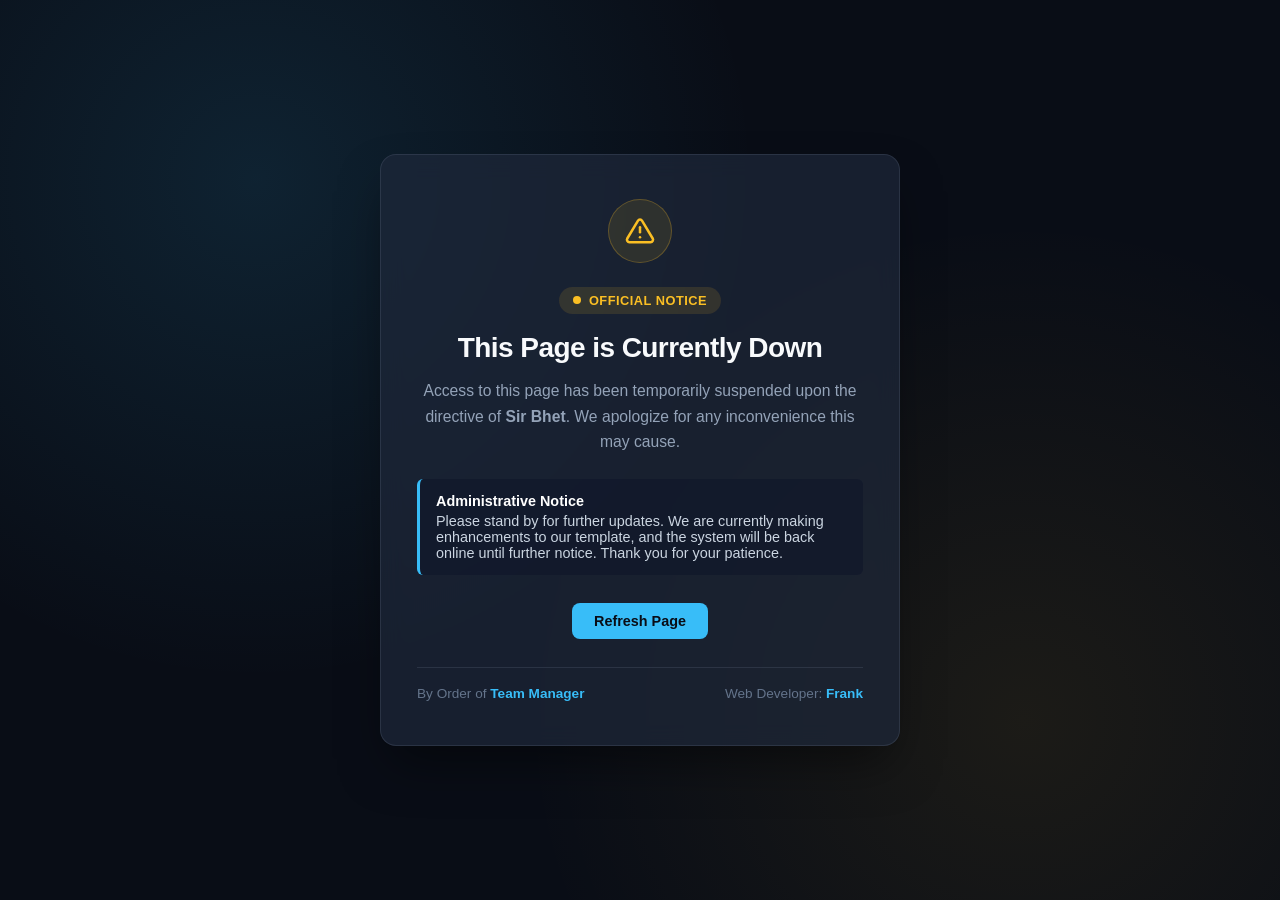
==== commit d69b64a6: "Update Email_Support.html" ====
--- a/VMBC-notes-main/CheatCODE/BO_Notes/Email_Support.html
+++ b/VMBC-notes-main/CheatCODE/BO_Notes/Email_Support.html
@@ -201,10 +201,10 @@
     <button class="btn-refresh" onclick="location.reload()">Refresh Page</button>
 
     <div class="footer">
-      <div>By Order of <span>Sir Bhet.</span></div>
+      <div>By Order of <span>Team Manager</span></div>
       <div>Web Developer: <span>Frank</span></div>
     </div>
   </div>
 
 </body>
-</html>+</html>
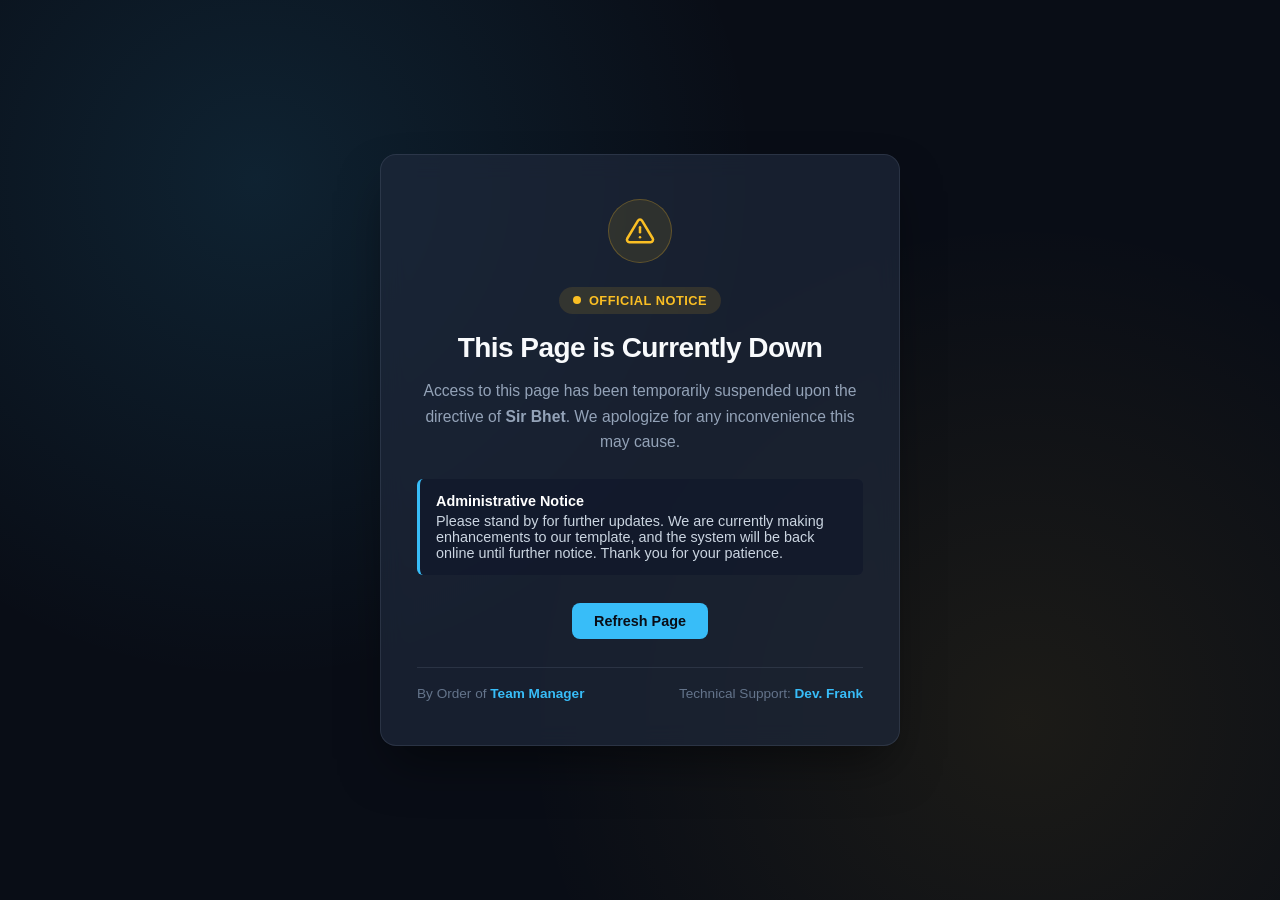
==== commit 05a48cef: "Update Email_Support.html" ====
--- a/VMBC-notes-main/CheatCODE/BO_Notes/Email_Support.html
+++ b/VMBC-notes-main/CheatCODE/BO_Notes/Email_Support.html
@@ -202,7 +202,7 @@
 
     <div class="footer">
       <div>By Order of <span>Team Manager</span></div>
-      <div>Web Developer: <span>Frank</span></div>
+      <div>Technical Support: <span>Dev. Frank</span></div>
     </div>
   </div>
 
